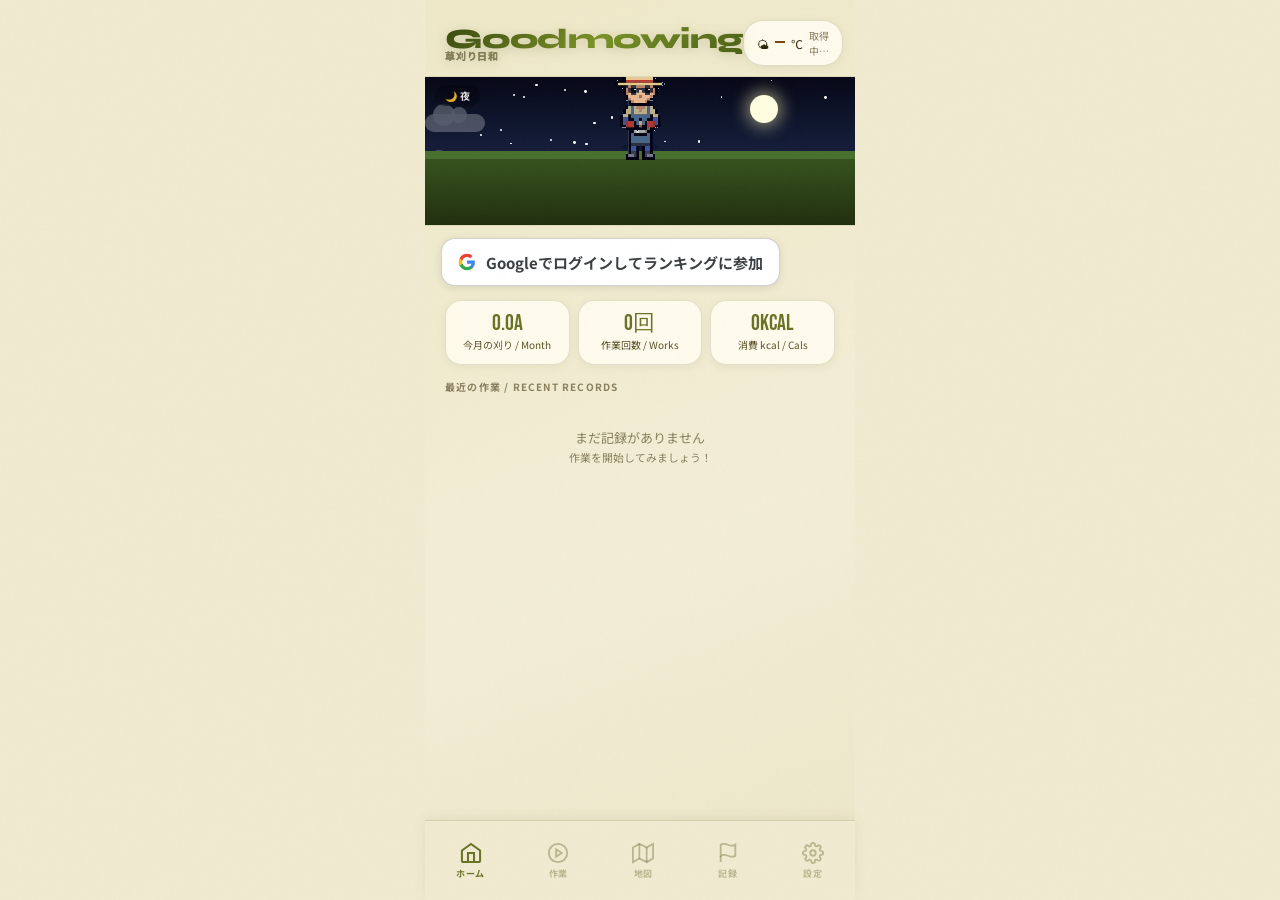
==== index.html @ b6dd41a8 "Add files via upload" ====
<!DOCTYPE html>
<html lang="ja">
<head>
<meta charset="UTF-8">
<meta name="viewport" content="width=device-width, initial-scale=1.0, viewport-fit=cover">
<link rel="icon" type="image/png" href="icon-192.png">
  <link rel="apple-touch-icon" href="icon-192.png">
  <meta name="theme-color" content="#9ee840">

<!-- iOS PWA 必須タグ -->
<meta name="apple-mobile-web-app-capable" content="yes">
<meta name="apple-mobile-web-app-status-bar-style" content="black-translucent">
<meta name="apple-mobile-web-app-title" content="Goodmowing">
<link rel="apple-touch-icon" href="icon-192.png">
<link rel="apple-touch-startup-image" href="icon-512.png">

<!-- 標準PWA -->
<meta name="mobile-web-app-capable" content="yes">
<meta name="description" content="草刈り作業の時間・面積・カロリーを記録・可視化するPWAアプリ">
<title>Goodmowing</title>
<link rel="manifest" href="manifest.json">
<link rel="stylesheet" href="style.css">
<link rel="preconnect" href="https://fonts.googleapis.com">
<link rel="preconnect" href="https://fonts.gstatic.com" crossorigin>
<link href="https://fonts.googleapis.com/css2?family=Syne:wght@700;800&family=Bebas+Neue&family=Noto+Sans+JP:wght@400;700;900&display=swap" rel="stylesheet">
<link rel="stylesheet" href="https://cdn.jsdelivr.net/npm/leaflet@1.9.4/dist/leaflet.min.css"/>
<script src="https://cdn.jsdelivr.net/npm/leaflet@1.9.4/dist/leaflet.min.js"></script>
<!-- Firebase -->
<script type="module">
  import { initializeApp } from 'https://www.gstatic.com/firebasejs/10.12.0/firebase-app.js';
  import { getAuth, GoogleAuthProvider, signInWithPopup, signOut, onAuthStateChanged }
    from 'https://www.gstatic.com/firebasejs/10.12.0/firebase-auth.js';
  import { getFirestore, collection, addDoc, getDocs, query, where, orderBy, limit, doc, setDoc, getDoc, serverTimestamp }
    from 'https://www.gstatic.com/firebasejs/10.12.0/firebase-firestore.js';

  // ══════════════════════════════
  // 🔧 ここにFirebaseの設定値を入力
  // ══════════════════════════════
  const firebaseConfig = {
    apiKey:            "AIzaSyA2o1FVJT7BJ5jDY1wzGbSFFkasKWcRDFk",
    authDomain:        "goodmowing-apps.firebaseapp.com",
    projectId:         "goodmowing-apps",
    storageBucket:     "goodmowing-apps.firebasestorage.app",
    messagingSenderId: "12288537416",
    appId:             "1:12288537416:web:6d97149c1d8a4e2638b97d",
    measurementId:     "G-NS3SN425FQ",
  };
  // ══════════════════════════════

  const app  = initializeApp(firebaseConfig);
  const auth = getAuth(app);
  const db   = getFirestore(app);
  const provider = new GoogleAuthProvider();

  // グローバルに公開
  window._fb = { auth, db, provider, signInWithPopup, signOut,
    onAuthStateChanged, collection, addDoc, getDocs, query, where,
    orderBy, limit, doc, setDoc, getDoc, deleteDoc, serverTimestamp };

  // 認証状態の変化を監視
  onAuthStateChanged(auth, user => {
    window._fbUser = user || null;
    if (typeof onAuthStateChange === 'function') {
      onAuthStateChange(user);
    } else {
      window._pendingAuthUser = user;
    }
  });

  // ★ Googleログイン（popup方式）
  // COOPの警告は無害 - ログイン自体は動作する
  window.signInGoogle = async function() {
    try {
      await signInWithPopup(auth, provider);
    } catch(e) {
      if (e.code === 'auth/popup-closed-by-user' || e.code === 'auth/cancelled-popup-request') {
        return; // ユーザーがキャンセルした
      }
      console.error('Login error:', e.code, e.message);
      if (typeof showToast === 'function') showToast('ログインに失敗しました: ' + (e.code || e.message));
    }
  };
  window.signOutGoogle = async function() {
    if (!confirm('ログアウトしますか？')) return;
    await signOut(auth);
    if (typeof showToast === 'function') showToast('ログアウトしました');
    if (typeof updateAuthUI === 'function') updateAuthUI();
  };
  window.demoSignIn = window.signInGoogle;
</script>
</head>
<body>

<!-- アップデートバナー（SW更新検知時に表示） -->
<div id="update-banner" style="display:none;position:fixed;bottom:80px;left:50%;transform:translateX(-50%);z-index:9999;background:#4a6018;color:#fff;padding:12px 20px;border-radius:24px;font-size:14px;font-weight:700;box-shadow:0 4px 20px rgba(0,0,0,.3);cursor:pointer;white-space:nowrap;font-family:'Noto Sans JP',sans-serif" onclick="applyUpdate()">
  🆕 アップデートがあります → タップして更新
</div>
<div id="app">


  <!-- ══════════════════════════════
       DEMO SCREEN（初回起動・ウェルカム）
  ══════════════════════════════ -->
  <div class="screen active" id="screen-demo">
    <div class="demo-wrap" id="demo-wrap">

      <!-- ロゴ -->
      <div class="demo-logo">
        <div class="demo-logo-text" style="font-family:'Syne',sans-serif;font-size:38px;font-weight:800;letter-spacing:-.01em;line-height:1;background:linear-gradient(135deg,#3a4a10 0%,#7a9228 45%,#4a6018 100%);-webkit-background-clip:text;-webkit-text-fill-color:transparent;background-clip:text;filter:drop-shadow(0 4px 8px rgba(74,82,24,.25))">Goodmowing</div>
        <div class="demo-logo-sub" style="font-size:14px;font-weight:700;letter-spacing:.2em;margin-top:10px;color:#8a8060">草刈り日和</div>
      </div>

      <!-- フィールド（時間帯・天気対応） -->
      <div class="demo-field" id="demo-field">
        <div class="demo-sky" id="demo-sky"></div>
        <div class="demo-stars" id="demo-stars"></div>
        <div class="demo-moon" id="demo-moon"></div>
        <div class="demo-sun" id="demo-sun"></div>
        <div class="demo-rain" id="demo-rain"></div>
        <div class="demo-cloud demo-cloud1" id="demo-cloud1"></div>
        <div class="demo-cloud demo-cloud2" id="demo-cloud2"></div>
        <div class="demo-ground" id="demo-ground">
          <div class="demo-ground-top" id="demo-ground-top"></div>
          <div class="demo-mowed" id="demo-mowed"></div>
        </div>
        <div class="demo-shadow" id="demo-shadow"></div>
        <div class="demo-zzz" id="demo-zzz">z z z</div>
        <div class="demo-time-badge" id="demo-time-badge"></div>
        <div class="demo-char" id="demo-char">
          <img id="demo-img" src="[data-uri]" alt="キャラ">
        </div>
        <div id="demo-particles"></div>
      </div>

      <!-- キャッチコピー -->
      <div class="demo-catch">
        <div class="demo-catch-title">今日の一刈りが、<br>里山の明日をつくる。</div>
        <div class="demo-catch-sub">草を刈ることは、自然を守ること。<br>あなたの作業を記録して、未来へつなごう。</div>
      </div>

      <!-- 機能紹介 -->
      <div class="demo-features">
        <div class="demo-feature" id="demo-f1">
          <div class="demo-feature-icon">📍</div>
          <div>
            <div class="demo-feature-text">GPS で刈取面積を自動計測</div>
            <div class="demo-feature-sub">歩いた軌跡から刈幅を計算</div>
          </div>
        </div>
        <div class="demo-feature" id="demo-f2">
          <div class="demo-feature-icon">🔥</div>
          <div>
            <div class="demo-feature-text">消費カロリーをリアルタイム表示</div>
            <div class="demo-feature-sub">地形・機材・気温を考慮して計算</div>
          </div>
        </div>
        <div class="demo-feature" id="demo-f3">
          <div class="demo-feature-icon">🏆</div>
          <div>
            <div class="demo-feature-text">今日のランキングに参加</div>
            <div class="demo-feature-sub">記録を公開して仲間と競おう</div>
          </div>
        </div>
      </div>

      <!-- Googleログインボタン -->
      <div class="demo-actions">
        <button class="btn-google-login demo-google-btn" id="demo-google-btn" onclick="demoSignIn()">
          <svg width="20" height="20" viewBox="0 0 24 24">
            <path fill="#4285F4" d="M22.56 12.25c0-.78-.07-1.53-.2-2.25H12v4.26h5.92c-.26 1.37-1.04 2.53-2.21 3.31v2.77h3.57c2.08-1.92 3.28-4.74 3.28-8.09z"/>
            <path fill="#34A853" d="M12 23c2.97 0 5.46-.98 7.28-2.66l-3.57-2.77c-.98.66-2.23 1.06-3.71 1.06-2.86 0-5.29-1.93-6.16-4.53H2.18v2.84C3.99 20.53 7.7 23 12 23z"/>
            <path fill="#FBBC05" d="M5.84 14.09c-.22-.66-.35-1.36-.35-2.09s.13-1.43.35-2.09V7.07H2.18C1.43 8.55 1 10.22 1 12s.43 3.45 1.18 4.93l3.66-2.84z"/>
            <path fill="#EA4335" d="M12 5.38c1.62 0 3.06.56 4.21 1.64l3.15-3.15C17.45 2.09 14.97 1 12 1 7.7 1 3.99 3.47 2.18 7.07l3.66 2.84c.87-2.6 3.3-4.53 6.16-4.53z"/>
          </svg>
          Googleでログインして始める
        </button>
        <button class="demo-skip-btn" onclick="skipDemo()">
          ログインせずに始める →
        </button>
      </div>

    </div>
  </div><!-- /demo -->


  <!-- ══════════════════════════════
       HOME SCREEN
  ══════════════════════════════ -->
  <div class="screen" id="screen-home">

    <div class="home-header">
      <div class="app-logo" style="font-family:'Syne',sans-serif;font-weight:800;letter-spacing:-.02em;background:linear-gradient(135deg,#3a4a10,#7a9228,#4a6018);-webkit-background-clip:text;-webkit-text-fill-color:transparent;background-clip:text;filter:drop-shadow(0 2px 6px rgba(74,82,24,.2))">Goodmowing<small style="-webkit-text-fill-color:var(--text-muted);background:none;filter:none;font-family:'Noto Sans JP',sans-serif">草刈り日和</small></div>
      <div class="weather-pill">
        <span id="weather-icon">🌤</span>
        <span id="weather-temp" class="temp">—</span>℃
        <span id="weather-label" class="weather-status">取得中…</span>
      </div>
    </div>

    <!-- ホームのデモフィールド（天気・時間帯連動） -->
    <div class="home-field" id="home-field">
      <div class="demo-sky" id="home-sky"></div>
      <div class="demo-stars" id="home-stars"></div>
      <div class="demo-moon" id="home-moon"></div>
      <div class="demo-sun" id="home-sun"></div>
      <div class="demo-rain" id="home-rain"></div>
      <div class="demo-cloud demo-cloud1" id="home-cloud1"></div>
      <div class="demo-cloud demo-cloud2" id="home-cloud2"></div>
      <div class="demo-ground" id="home-ground">
        <div class="demo-ground-top" id="home-ground-top"></div>
        <div class="demo-mowed" id="home-mowed"></div>
      </div>
      <div class="demo-shadow" id="home-shadow"></div>
      <div class="demo-zzz" id="home-zzz">z z z</div>
      <div class="demo-time-badge" id="home-time-badge"></div>
      <div class="demo-char" id="home-char">
        <img id="home-char-img" src="" alt="">
      </div>
      <div id="home-particles"></div>
    </div>

    <!-- ログイン状態バナー -->
    <div id="home-login-banner" style="margin:12px 16px 0;display:none">
      <button class="btn-google-login" onclick="signInGoogle()" style="height:48px;font-size:15px;border-radius:14px">
        <svg width="18" height="18" viewBox="0 0 24 24"><path fill="#4285F4" d="M22.56 12.25c0-.78-.07-1.53-.2-2.25H12v4.26h5.92c-.26 1.37-1.04 2.53-2.21 3.31v2.77h3.57c2.08-1.92 3.28-4.74 3.28-8.09z"/><path fill="#34A853" d="M12 23c2.97 0 5.46-.98 7.28-2.66l-3.57-2.77c-.98.66-2.23 1.06-3.71 1.06-2.86 0-5.29-1.93-6.16-4.53H2.18v2.84C3.99 20.53 7.7 23 12 23z"/><path fill="#FBBC05" d="M5.84 14.09c-.22-.66-.35-1.36-.35-2.09s.13-1.43.35-2.09V7.07H2.18C1.43 8.55 1 10.22 1 12s.43 3.45 1.18 4.93l3.66-2.84z"/><path fill="#EA4335" d="M12 5.38c1.62 0 3.06.56 4.21 1.64l3.15-3.15C17.45 2.09 14.97 1 12 1 7.7 1 3.99 3.47 2.18 7.07l3.66 2.84c.87-2.6 3.3-4.53 6.16-4.53z"/></svg>
        Googleでログインしてランキングに参加
      </button>
    </div>

    <!-- ログイン済みユーザー情報 -->
    <div id="home-user-card" style="margin:12px 16px 0;display:none;background:rgba(255,252,240,.8);border:1px solid rgba(74,82,24,.12);border-radius:14px;padding:10px 14px;display:none;align-items:center;gap:10px">
      <img id="home-user-avatar" src="" alt="" style="width:36px;height:36px;border-radius:50%;object-fit:cover;border:2px solid rgba(74,82,24,.2)">
      <div style="flex:1;min-width:0">
        <div id="home-user-name" style="font-weight:700;font-size:14px;color:var(--khaki2);overflow:hidden;text-overflow:ellipsis;white-space:nowrap"></div>
        <div id="home-user-sub" style="font-size:11px;color:var(--text-muted)">ランキング参加中</div>
      </div>
      <button onclick="navigate('settings')" style="background:none;border:1px solid rgba(74,82,24,.2);border-radius:8px;padding:4px 10px;font-size:11px;color:var(--text-muted);cursor:pointer">設定</button>
    </div>

    <div class="stats-strip">
      <div class="stat-pill">
        <div class="stat-pill-val" id="stat-month-area">—</div>
        <div class="stat-pill-lbl">今月の刈り / Month</div>
      </div>
      <div class="stat-pill">
        <div class="stat-pill-val" id="stat-month-count">—</div>
        <div class="stat-pill-lbl">作業回数 / Works</div>
      </div>
      <div class="stat-pill">
        <div class="stat-pill-val" id="stat-month-kcal">—</div>
        <div class="stat-pill-lbl">消費 kcal / Cals</div>
      </div>
    </div>



    <div class="section-header">最近の作業 / Recent Records</div>
    <div class="record-list" id="home-record-list"></div>
    <div class="spacer-lg"></div>
  </div><!-- /home -->


  <!-- ══════════════════════════════
       WORK SCREEN
  ══════════════════════════════ -->
  <div class="screen" id="screen-work">

    <!-- 作業開始前UI -->
    <div id="work-start-area">

      <!-- キャラフィールド（待機中） -->
      <div class="char-field" id="work-idle-field">
        <div class="cf-sky">
          <div class="cf-cloud cf-cloud1"></div>
          <div class="cf-cloud cf-cloud2"></div>
        </div>
        <div class="cf-ground">
          <div class="cf-ground-top"></div>
        </div>
        <div class="cf-shadow" id="work-idle-shadow"></div>
        <div class="cf-char standing" id="work-idle-char">
          <img id="work-idle-img" src="" alt="">
        </div>
      </div>

      <!-- 大きなタイマー（タップで開始） -->
      <button id="btn-start-work" class="work-idle-timer-btn" onclick="openStartModal()">
        <div class="work-idle-timer-ring">
          <div class="work-idle-timer-time">00:00</div>
          <div class="work-idle-timer-label">タップして開始</div>
          <div class="work-idle-timer-sub">TAP TO START</div>
        </div>
      </button>

    </div>

    <!-- 作業中UI（作業開始後に表示） -->
    <div id="work-active-area" style="display:none">

      <div class="work-header">
        <div class="work-label">作業中 / Working</div>
        <div class="work-equipment" id="work-equipment-label">—</div>
      </div>

      <div class="timer-wrap">
        <div class="timer-ring-container">
          <svg viewBox="0 0 210 210">
            <circle class="ring-bg"   cx="105" cy="105" r="96"/>
            <circle class="ring-prog" cx="105" cy="105" r="96" id="ring-prog"/>
          </svg>
          <div class="timer-center">
            <div class="timer-display" id="timer-display" style="font-size:42px">00:00</div>
            <div class="timer-sublabel" style="font-size:9px">経過時間</div>
            <div class="timer-gps no-gps" id="gps-status" style="font-size:9px">📵 GPS待機中…</div>
          </div>
        </div>
      </div>

      <!-- ── キャラクターフィールド ── -->
      <div class="char-field" id="char-field">
        <div class="cf-sky">
          <div class="cf-cloud cf-cloud1"></div>
          <div class="cf-cloud cf-cloud2"></div>
        </div>
        <div class="cf-ground">
          <div class="cf-ground-top"></div>
          <div class="cf-mowed" id="cf-mowed"></div>
        </div>
        <div class="cf-shadow" id="cf-shadow"></div>
        <div class="cf-char standing" id="cf-char">
          <img id="cf-img" src="" alt="キャラクター">
        </div>
        <div id="cf-particles"></div>
      </div>

      <div class="metrics-row">
        <div class="metric-card">
          <div class="metric-val" id="metric-area">0.0</div>
          <div class="metric-unit">a（推定）</div>
          <div class="metric-lbl">刈取面積 / Area</div>
          <div class="metric-sub">GPS算出</div>
        </div>
        <div class="metric-card">
          <div class="metric-val" id="metric-kcal">0</div>
          <div class="metric-unit">kcal</div>
          <div class="metric-lbl">消費カロリー</div>
          <div class="metric-sub">MET×地形係数</div>
        </div>
        <div class="metric-card">
          <div class="metric-val" id="metric-efficiency">—</div>
          <div class="metric-unit">a/h</div>
          <div class="metric-lbl">作業効率</div>
          <div class="metric-sub">今日のペース</div>
        </div>
      </div>

      <div class="fun-bar">
        <div class="fun-bar-icon">🌿</div>
        <div class="fun-bar-text" id="fun-bar-text">作業開始後に表示されます</div>
      </div>

      <div class="safety-warn" id="work-safety"></div>

    </div><!-- /work-active-area -->

    <div class="work-controls">
      <button class="btn-pause" id="btn-pause">
        <svg width="16" height="16" viewBox="0 0 24 24" fill="currentColor"><rect x="6" y="4" width="4" height="16"/><rect x="14" y="4" width="4" height="16"/></svg>
        ⏸ 休憩
      </button>
      <button class="btn-danger btn-end" id="btn-end">
        <svg width="16" height="16" viewBox="0 0 24 24" fill="currentColor"><rect x="3" y="3" width="18" height="18" rx="2"/></svg>
        作業終了 / End
      </button>
    </div>
    <div style="text-align:center;padding:8px 0 4px">
      <button onclick="discardWork()" style="background:none;border:none;color:var(--text-muted);font-size:12px;cursor:pointer;text-decoration:underline;font-family:'Noto Sans JP',sans-serif">
        記録せずに終了
      </button>
    </div>
    <div class="spacer-md"></div>
  </div><!-- /work -->


  <!-- ══════════════════════════════
       RESULT SCREEN
  ══════════════════════════════ -->
  <div class="screen" id="screen-result">

    <div class="result-header">
      <div class="result-congrats">✨ おつかれさまでした！ / Great work!</div>
      <div class="result-title">作業完了！</div>
      <!-- ガッツポーズキャラ -->
      <div style="text-align:center;margin:-8px 0 4px">
        <img id="result-char-guts" src="" alt="キャラ" style="height:96px;width:auto;image-rendering:pixelated;filter:drop-shadow(0 4px 12px rgba(74,82,24,.2))">
      </div>
    </div>

    <div class="share-card">
      <div class="share-top">
        <div class="share-meta">
          <div class="share-date" id="result-date">—</div>
          <div class="share-spot" id="result-spot">—</div>
          <div class="share-tags">
            <span class="tag" id="result-terrain-tag">—</span>
            <span class="tag tag-green" id="result-equip-tag">—</span>
          </div>
        </div>
      </div>

      <div class="share-numbers">
        <div class="share-num">
          <div class="share-num-val" id="result-time-val">—</div>
          <div class="share-num-unit" id="result-time-unit">h:m</div>
          <div class="share-num-lbl">作業時間</div>
        </div>
        <div class="share-num">
          <div class="share-num-val" id="result-area-val">—</div>
          <div class="share-num-unit">a</div>
          <div class="share-num-lbl">刈取面積</div>
        </div>
        <div class="share-num">
          <div class="share-num-val" id="result-kcal-val">—</div>
          <div class="share-num-unit">kcal</div>
          <div class="share-num-lbl">消費カロリー</div>
        </div>
      </div>

      <div class="share-badges" id="result-badges"></div>
      <div class="share-equiv" id="result-equiv">—</div>
      <div class="share-card-watermark">草刈りTRACKER</div>
    </div>

    <!-- Share text -->
    <div style="margin:0 16px 12px;background:rgba(255,255,255,.92);border-radius:14px;padding:12px 14px;">
      <div style="font-size:10px;font-weight:700;letter-spacing:.08em;color:rgba(80,90,40,.6);text-transform:uppercase;margin-bottom:7px">シェアテキスト / Share Text</div>
      <div id="share-text-preview" style="font-size:13px;color:rgba(50,60,20,.85);line-height:1.7;"></div>
    </div>

    <div class="share-actions">
      <!-- 作業場所の設定（保存前） -->
      <div style="background:rgba(255,255,255,.05);border:1px solid rgba(255,255,255,.1);border-radius:16px;padding:14px 16px;margin-bottom:4px">
        <div style="font-size:10px;font-weight:700;letter-spacing:.1em;color:rgba(255,255,255,.4);text-transform:uppercase;margin-bottom:10px">📍 作業場所 / Spot</div>
        <!-- 既存スポット選択 -->
        <div id="result-spot-selector" style="display:flex;flex-direction:column;gap:6px;margin-bottom:10px;max-height:130px;overflow-y:auto"></div>
        <!-- 新規スポット名入力 -->
        <div id="result-new-spot-area">
          <input class="form-input" id="result-spot-name" type="text"
            placeholder="場所の名前を入力（新規登録）"
            style="font-size:14px;margin-bottom:8px"
            oninput="onResultSpotNameInput()">
          <div style="display:flex;gap:6px;align-items:center;flex-wrap:wrap">
            <select class="form-input" id="result-spot-freq" style="font-size:13px;padding:7px 10px;flex:1">
              <option value="2">年2回</option>
              <option value="3" selected>年3回</option>
              <option value="4">年4回</option>
              <option value="6">年6回</option>
              <option value="12">毎月</option>
            </select>
            <div style="display:flex;gap:5px">
              <div class="spot-color-opt selected" data-color="#9ee840" onclick="selectSpotColor('#9ee840')" style="width:22px;height:22px;border-radius:50%;background:#9ee840;border:2px solid white;cursor:pointer;flex-shrink:0"></div>
              <div class="spot-color-opt" data-color="#6ab82e" onclick="selectSpotColor('#6ab82e')" style="width:22px;height:22px;border-radius:50%;background:#6ab82e;border:2px solid transparent;cursor:pointer;flex-shrink:0"></div>
              <div class="spot-color-opt" data-color="#e8a020" onclick="selectSpotColor('#e8a020')" style="width:22px;height:22px;border-radius:50%;background:#e8a020;border:2px solid transparent;cursor:pointer;flex-shrink:0"></div>
              <div class="spot-color-opt" data-color="#d94f2a" onclick="selectSpotColor('#d94f2a')" style="width:22px;height:22px;border-radius:50%;background:#d94f2a;border:2px solid transparent;cursor:pointer;flex-shrink:0"></div>
              <div class="spot-color-opt" data-color="#7ab8c8" onclick="selectSpotColor('#7ab8c8')" style="width:22px;height:22px;border-radius:50%;background:#7ab8c8;border:2px solid transparent;cursor:pointer;flex-shrink:0"></div>
            </div>
            <button onclick="attachCurrentLocationToResult()" style="flex-shrink:0;height:36px;padding:0 12px;background:rgba(158,232,64,.1);border:1px solid rgba(158,232,64,.28);border-radius:10px;color:var(--neon);font-size:11px;font-weight:700;cursor:pointer;white-space:nowrap">📍 現在地</button>
          </div>
          <div id="result-location-status" style="font-size:10px;color:rgba(255,255,255,.35);margin-top:5px;min-height:14px"></div>
        </div>
      </div>

      <button class="btn-share-x" id="btn-share-x">
        <svg width="16" height="16" viewBox="0 0 24 24" fill="white"><path d="M18.244 2.25h3.308l-7.227 8.26 8.502 11.24H16.17l-4.714-6.231-5.401 6.231H2.747l7.73-8.835L1.254 2.25H8.08l4.713 6.231zm-1.161 17.52h1.833L7.084 4.126H5.117z"/></svg>
        Xへシェア / Share to X
      </button>
      <button class="btn-insta-story" id="btn-share-story" onclick="shareToStory()">
        <svg width="16" height="16" viewBox="0 0 24 24" fill="none" stroke="white" stroke-width="2"><rect x="2" y="2" width="20" height="20" rx="5"/><circle cx="12" cy="12" r="4"/><circle cx="17.5" cy="6.5" r="1.5" fill="white" stroke="none"/></svg>
        📸 ストーリーズ用画像を作成
      </button>
      <button class="btn-secondary" id="btn-copy-share">📋 テキストをコピー / Copy text</button>
      <button class="btn-primary" style="height:54px;font-size:22px" onclick="saveAndGoHome()">
        ✓ 記録を保存する / Save
      </button>
    </div>
    <div class="spacer-md"></div>
  </div><!-- /result -->


  <!-- ══════════════════════════════
       MAP SCREEN
  ══════════════════════════════ -->
  <div class="screen" id="screen-map">

    <div class="map-header">
      <div class="map-title">草刈りMAP</div>
      <div class="map-filters">
        <button class="filter-btn active" id="filter-all"   onclick="setMapFilter('all')">全期間</button>
        <button class="filter-btn"        id="filter-month" onclick="setMapFilter('month')">今月</button>
        <button class="filter-btn"        id="filter-live"  onclick="setMapFilter('live')">🔴 LIVE</button>
      </div>
    </div>

    <!-- Leaflet map -->
    <div id="leaflet-map"></div>

    <!-- 現在地ボタン -->
    <button id="btn-locate" onclick="locateMe()" title="現在地へ">
      <svg width="20" height="20" viewBox="0 0 24 24" fill="none" stroke="currentColor" stroke-width="2.5">
        <circle cx="12" cy="12" r="3"/><path d="M12 2v3M12 19v3M2 12h3M19 12h3"/>
        <path d="M12 8a4 4 0 100 8 4 4 0 000-8z" stroke-width="1.5" opacity=".4"/>
      </svg>
    </button>

    <!-- 地図凡例（地図の下に移動） -->

    <div class="map-legend-below">
      <div class="legend-item"><div class="legend-dot" style="background:#9ee840;border:1px solid #6ab82e"></div>直近7日</div>
      <div class="legend-item"><div class="legend-dot" style="background:rgba(106,184,46,.6)"></div>今月</div>
      <div class="legend-item"><div class="legend-dot" style="background:rgba(106,184,46,.25)"></div>過去</div>
    </div>

    <div class="map-stats">
      <div class="map-stat"><div class="map-stat-val" id="map-total-area">—</div><div class="map-stat-lbl">年間累計 / Total</div></div>
      <div class="map-stat"><div class="map-stat-val" id="map-spot-count">—</div><div class="map-stat-lbl">スポット数 / Spots</div></div>
      <div class="map-stat"><div class="map-stat-val" id="map-work-count">—</div><div class="map-stat-lbl">作業回数 / Works</div></div>
    </div>

    <div class="cal-wrap">
      <div class="cal-title">月別作業カレンダー / Monthly Log</div>
      <div class="cal-months" id="cal-months"></div>
    </div>

    <!-- スポット一覧（タップで地図移動） -->
    <div class="cal-wrap" id="map-spot-list-wrap">
      <div class="cal-title" style="display:flex;align-items:center;justify-content:space-between">
        <span>📍 作業スポット / Spots</span>
        <span id="map-spot-list-count" style="font-size:12px;color:var(--text-muted)"></span>
      </div>
      <div id="map-spot-list"></div>
    </div>

    <div class="spacer-lg"></div>
  </div><!-- /map -->


  <!-- ══════════════════════════════
       RECORDS SCREEN（ランキング統合）
  ══════════════════════════════ -->
  <div class="screen" id="screen-records">

    <div class="records-header">
      <div class="records-title">記録 / Records</div>
      <button class="csv-btn" id="btn-export-csv">
        <svg width="14" height="14" viewBox="0 0 24 24" fill="none" stroke="currentColor" stroke-width="2"><path d="M21 15v4a2 2 0 01-2 2H5a2 2 0 01-2-2v-4"/><polyline points="7 10 12 15 17 10"/><line x1="12" y1="15" x2="12" y2="3"/></svg>
        CSV
      </button>
    </div>

    <!-- タブ切替 -->
    <div class="rec-tabs">
      <button class="rec-tab active" id="tab-my"      onclick="switchRecTab('my')">📋 自分の記録</button>
      <button class="rec-tab"        id="tab-ranking" onclick="switchRecTab('ranking')">🏆 今週のランキング</button>
    </div>

    <!-- ══ 自分の記録タブ ══ -->
    <div id="rec-panel-my">
      <div class="summary-row">
        <div class="summary-card"><div class="summary-card-val" id="rec-total-area">—</div><div class="summary-card-lbl">累計面積 / Total Area</div></div>
        <div class="summary-card"><div class="summary-card-val" id="rec-total-kcal">—</div><div class="summary-card-lbl">累計カロリー / Total Cals</div></div>
        <div class="summary-card"><div class="summary-card-val" id="rec-total-time">—</div><div class="summary-card-lbl">総作業時間 / Total Time</div></div>
        <div class="summary-card"><div class="summary-card-val" id="rec-total-count">—</div><div class="summary-card-lbl">作業回数 / Works</div></div>
      </div>

      <div class="chart-wrap">
        <div class="chart-title">月別刈取面積 / Monthly Area (last 6 months)</div>
        <div class="chart-bars" id="month-chart"></div>
      </div>

      <div class="section-header">すべての記録 / All Records</div>
      <div class="all-records" id="all-records"></div>
    </div>

    <!-- ══ ランキングタブ ══ -->
    <div id="rec-panel-ranking" class="hidden">

      <!-- 自分の今日の記録・公開ボタン -->
      <div id="my-rank-card" class="my-rank-card hidden">
        <div class="my-rank-inner">
          <div class="my-rank-left">
            <div class="my-rank-pos" id="my-rank-pos">—</div>
            <div style="font-size:10px;color:var(--text-muted)">順位</div>
          </div>
          <div class="my-rank-center">
            <div class="my-rank-name" id="my-rank-name">—</div>
            <div class="my-rank-stats" id="my-rank-stats">—</div>
          </div>
          <div class="my-rank-right">
            <button class="btn-publish" id="btn-publish" onclick="publishTodayRecord()">
              🌐 公開する
            </button>
          </div>
        </div>
      </div>

      <!-- 未ログインバナー -->
      <div id="login-banner" class="login-banner">
        <div class="login-banner-text">
          <div style="font-size:14px;font-weight:700;color:var(--text-main);margin-bottom:4px">Googleアカウントでログイン</div>
          <div style="font-size:12px;color:var(--text-muted)">ランキングに参加・記録を公開できます</div>
        </div>
        <button class="btn-google-login" onclick="signInGoogle()">
          <svg width="18" height="18" viewBox="0 0 24 24"><path fill="#4285F4" d="M22.56 12.25c0-.78-.07-1.53-.2-2.25H12v4.26h5.92c-.26 1.37-1.04 2.53-2.21 3.31v2.77h3.57c2.08-1.92 3.28-4.74 3.28-8.09z"/><path fill="#34A853" d="M12 23c2.97 0 5.46-.98 7.28-2.66l-3.57-2.77c-.98.66-2.23 1.06-3.71 1.06-2.86 0-5.29-1.93-6.16-4.53H2.18v2.84C3.99 20.53 7.7 23 12 23z"/><path fill="#FBBC05" d="M5.84 14.09c-.22-.66-.35-1.36-.35-2.09s.13-1.43.35-2.09V7.07H2.18C1.43 8.55 1 10.22 1 12s.43 3.45 1.18 4.93l3.66-2.84z"/><path fill="#EA4335" d="M12 5.38c1.62 0 3.06.56 4.21 1.64l3.15-3.15C17.45 2.09 14.97 1 12 1 7.7 1 3.99 3.47 2.18 7.07l3.66 2.84c.87-2.6 3.3-4.53 6.16-4.53z"/></svg>
          ログイン
        </button>
      </div>

      <div class="section-header" style="display:flex;align-items:center;justify-content:space-between;padding-right:16px">
        <span>本日のトップ / Today's Top <span id="ranking-count" style="font-weight:400;font-size:10px;color:var(--text-muted)"></span></span>
        <span id="ranking-date" style="font-size:10px;color:var(--text-muted)"></span>
      </div>

      <div id="ranking-list" class="ranking-list">
        <div class="ranking-loading" id="ranking-loading">
          <div class="loading-spinner"></div>
          <div style="font-size:13px;color:var(--text-muted);margin-top:8px">読み込み中…</div>
        </div>
      </div>

      <div style="padding:10px 20px 4px;text-align:center">
        <button class="btn-secondary" style="width:auto;padding:0 24px;height:42px;font-size:16px" onclick="loadRanking()">↺ 更新</button>
      </div>
    </div>

    <div class="spacer-lg"></div>
  </div><!-- /records -->


  <!-- ══════════════════════════════
       SETTINGS SCREEN
  ══════════════════════════════ -->
  <div class="screen" id="screen-settings">

    <div class="settings-header">設定 / Settings</div>

    <!-- Google認証カード -->
    <div class="settings-section">
      <div class="settings-section-title">アカウント / Account</div>
      <div class="settings-card">
        <!-- 未ログイン -->
        <div id="auth-logged-out" class="settings-row" style="flex-direction:column;align-items:flex-start;gap:10px">
          <div>
            <div class="settings-row-label">Googleアカウント</div>
            <div class="settings-row-sublabel">ログインするとランキングに参加できます</div>
          </div>
          <button class="btn-google-login" onclick="signInGoogle()" style="width:100%">
            <svg width="18" height="18" viewBox="0 0 24 24"><path fill="#4285F4" d="M22.56 12.25c0-.78-.07-1.53-.2-2.25H12v4.26h5.92c-.26 1.37-1.04 2.53-2.21 3.31v2.77h3.57c2.08-1.92 3.28-4.74 3.28-8.09z"/><path fill="#34A853" d="M12 23c2.97 0 5.46-.98 7.28-2.66l-3.57-2.77c-.98.66-2.23 1.06-3.71 1.06-2.86 0-5.29-1.93-6.16-4.53H2.18v2.84C3.99 20.53 7.7 23 12 23z"/><path fill="#FBBC05" d="M5.84 14.09c-.22-.66-.35-1.36-.35-2.09s.13-1.43.35-2.09V7.07H2.18C1.43 8.55 1 10.22 1 12s.43 3.45 1.18 4.93l3.66-2.84z"/><path fill="#EA4335" d="M12 5.38c1.62 0 3.06.56 4.21 1.64l3.15-3.15C17.45 2.09 14.97 1 12 1 7.7 1 3.99 3.47 2.18 7.07l3.66 2.84c.87-2.6 3.3-4.53 6.16-4.53z"/></svg>
            Googleでログイン / Sign in with Google
          </button>
        </div>
        <!-- ログイン済み -->
        <div id="auth-logged-in" class="hidden">
          <div class="settings-row">
            <div>
              <div class="settings-row-label" id="auth-user-name">—</div>
              <div class="settings-row-sublabel" id="auth-user-email">—</div>
            </div>
            <button onclick="signOutGoogle()"
              style="background:rgba(184,48,16,.1);border:1px solid rgba(184,48,16,.2);border-radius:10px;padding:7px 13px;font-size:12px;font-weight:700;color:var(--danger);cursor:pointer">
              ログアウト
            </button>
          </div>
          <div class="settings-row">
            <div class="settings-row-label">ニックネーム<br><span class="settings-row-sublabel">ランキングに表示される名前</span></div>
            <input class="settings-input" id="setting-nickname" type="text" placeholder="あなたの名前" style="width:130px">
          </div>
        </div>
      </div>
    </div>

    <div class="settings-section">
      <div class="settings-section-title">プロフィール / Profile</div>
      <div class="settings-card">
        <div class="settings-row">
          <div><div class="settings-row-label">体重 / Weight</div>
          <div class="settings-row-sublabel">カロリー計算に使用</div></div>
          <div style="display:flex;align-items:center;gap:6px">
            <input class="settings-input" id="setting-weight" type="number" min="30" max="150" step="0.5">
            <span style="font-size:12px;color:var(--text-muted)">kg</span>
          </div>
        </div>
      </div>
    </div>

    <div class="settings-section">
      <div class="settings-section-title">デフォルト機材 / Default Equipment</div>
      <div class="settings-card">
        <div class="settings-row">
          <div class="settings-row-label">機材 / Equipment</div>
          <select class="settings-select" id="setting-equip">
            <option value="kari">刈払い機 / Brush Cutter</option>
            <option value="spider">スパイダーモア / Spider Mower</option>
            <option value="hammer">ハンマーナイフモア / Hammer Knife</option>
            <option value="hand">手押しモア / Walk-Behind</option>
            <option value="other">その他 / Other</option>
          </select>
        </div>
        <div class="settings-row">
          <div class="settings-row-label">刈払い機：メーカー</div>
          <select class="settings-select" id="setting-kari-maker">
            <option value="orec">オーレック</option>
            <option value="kyoritsu">共立（やまびこ）</option>
            <option value="shindaiwa">シンダイワ</option>
            <option value="honda">Honda</option>
            <option value="kubota">クボタ</option>
            <option value="makita">マキタ</option>
            <option value="husq">ハスクバーナ</option>
            <option value="other">その他</option>
          </select>
        </div>
        <div class="settings-row">
          <div class="settings-row-label">スパイダー機種</div>
          <select class="settings-select" id="setting-spider">
            <option value="SP851">オーレック SP851 (85cm)</option>
            <option value="SP852">オーレック SP852 (85cm)</option>
            <option value="SMP60">オーレック SMP60 (60cm)</option>
            <option value="SMP80">オーレック SMP80 (80cm)</option>
            <option value="SPM710">共立 SPM710 (71cm)</option>
            <option value="SPM812">共立 SPM812 (81cm)</option>
            <option value="SZR850">クボタ SZR850 (85cm)</option>
            <option value="YSM850G">ヤンマー YSM850G (85cm)</option>
          </select>
        </div>
        <div class="settings-row">
          <div class="settings-row-label">ハンマーナイフ機種</div>
          <select class="settings-select" id="setting-hammer">
            <option value="HRC662">オーレック HRC662 (62cm)</option>
            <option value="HRC802">オーレック HRC802 (80cm)</option>
            <option value="MHR651">共立 MHR651 (65cm)</option>
            <option value="MHR801">共立 MHR801 (80cm)</option>
            <option value="KRC800">クボタ KRC800 (80cm)</option>
            <option value="AM30">ゼノア AM30 (90cm)</option>
          </select>
        </div>
      </div>
    </div>

    <div class="settings-section">
      <div class="settings-section-title">実績 / Achievements</div>
      <div class="settings-card">
        <div class="settings-row">
          <div class="settings-row-label">獲得バッジ / Badges</div>
          <div class="settings-value" id="setting-badges">—</div>
        </div>
      </div>
    </div>

    <div class="settings-section">
      <button class="btn-primary" id="btn-save-settings" style="height:50px;font-size:20px">
        ✓ 設定を保存 / Save Settings
      </button>
    </div>

    <!-- フィードバック -->
    <div class="settings-section">
      <div class="settings-section-title">フィードバック / Feedback</div>
      <div class="settings-card">
        <div style="padding:14px 16px;display:flex;flex-direction:column;gap:10px">
          <div style="font-size:12px;color:var(--text-sub);line-height:1.6">
            ご意見・ご要望・バグ報告をお気軽にどうぞ。<br>開発の参考にします！
          </div>
          <!-- カテゴリ選択 -->
          <div style="display:grid;grid-template-columns:repeat(3,1fr);gap:6px">
            <button class="fb-cat-btn selected" data-cat="idea" onclick="selectFbCat('idea')">💡 アイデア</button>
            <button class="fb-cat-btn" data-cat="bug" onclick="selectFbCat('bug')">🐛 バグ報告</button>
            <button class="fb-cat-btn" data-cat="other" onclick="selectFbCat('other')">💬 その他</button>
          </div>
          <!-- 評価 -->
          <div style="display:flex;gap:6px;align-items:center">
            <span style="font-size:11px;font-weight:700;color:var(--text-muted)">評価：</span>
            <div style="display:flex;gap:4px" id="fb-stars">
              <span class="fb-star" data-v="1" onclick="selectFbStar(1)">☆</span>
              <span class="fb-star" data-v="2" onclick="selectFbStar(2)">☆</span>
              <span class="fb-star" data-v="3" onclick="selectFbStar(3)">☆</span>
              <span class="fb-star" data-v="4" onclick="selectFbStar(4)">☆</span>
              <span class="fb-star" data-v="5" onclick="selectFbStar(5)">☆</span>
            </div>
          </div>
          <!-- テキスト -->
          <textarea id="fb-text"
            style="width:100%;min-height:90px;background:rgba(74,82,24,.07);border:1px solid rgba(74,82,24,.2);border-radius:10px;padding:10px 12px;color:var(--text-main);font-size:14px;font-family:'Noto Sans JP',sans-serif;resize:vertical;line-height:1.6"
            placeholder="自由に入力してください…"></textarea>
          <button onclick="submitFeedback()"
            style="width:100%;height:46px;background:linear-gradient(135deg,var(--khaki2),var(--khaki));border:none;border-radius:12px;font-family:'Bebas Neue';font-size:20px;letter-spacing:.1em;color:#f5f0d8;cursor:pointer;box-shadow:0 4px 14px rgba(74,82,24,.28);transition:transform .15s"
            id="fb-submit-btn">
            📨 送信する / Send
          </button>
        </div>
      </div>
    </div>

    <!-- ── 管理者パネル（管理者のみ表示） ── -->
    <div id="admin-panel" style="display:none;margin-bottom:16px">
      <div class="settings-section-title" style="color:#c07020">🔐 管理者メニュー</div>
      <div style="background:rgba(255,252,240,.95);border:1px solid rgba(200,120,20,.2);border-radius:16px;padding:16px">
        <div style="font-size:12px;color:var(--text-muted);margin-bottom:12px">アクセスを許可するGoogleアカウントのメールアドレスを登録してください。</div>
        <div style="display:flex;gap:8px;margin-bottom:12px">
          <input type="email" id="admin-new-email" class="text-input" placeholder="example@gmail.com" style="flex:1;font-size:14px;height:42px">
          <button id="admin-add-btn" onclick="addUser()" style="height:42px;padding:0 16px;background:#4a6018;color:#fff;border:none;border-radius:10px;font-size:13px;font-weight:700;cursor:pointer;white-space:nowrap">＋ 追加</button>
        </div>
        <div style="font-size:11px;font-weight:700;color:var(--text-muted);letter-spacing:.06em;margin-bottom:6px">許可済みユーザー</div>
        <div id="admin-allowlist"></div>
      </div>
    </div>

    <div class="danger-zone">
      <div class="settings-section-title" style="color:rgba(217,79,42,.6)">危険ゾーン / Danger Zone</div>
      <button class="btn-danger-full" id="btn-clear-data">🗑 全データを削除 / Clear All Data</button>
    </div>
    <div class="spacer-lg"></div>
  </div><!-- /settings -->


  <!-- ══════════════════════════════
       BOTTOM NAV
  ══════════════════════════════ -->
  <nav id="bottom-nav">
    <button class="nav-btn active" id="nav-home" data-screen="home">
      <svg viewBox="0 0 24 24" fill="none" stroke="currentColor" stroke-width="2"><path d="M3 9.5L12 3l9 6.5V20a1 1 0 01-1 1H4a1 1 0 01-1-1V9.5z"/><path d="M9 21V12h6v9"/></svg>
      <span>ホーム</span>
    </button>
    <button class="nav-btn" id="nav-work" data-screen="work">
      <svg viewBox="0 0 24 24" fill="none" stroke="currentColor" stroke-width="2"><circle cx="12" cy="12" r="10"/><polygon points="10 8 16 12 10 16 10 8"/></svg>
      <span>作業</span>
    </button>
    <button class="nav-btn" id="nav-map" data-screen="map">
      <svg viewBox="0 0 24 24" fill="none" stroke="currentColor" stroke-width="2"><polygon points="1 6 1 22 8 18 16 22 23 18 23 2 16 6 8 2 1 6"/><line x1="8" y1="2" x2="8" y2="18"/><line x1="16" y1="6" x2="16" y2="22"/></svg>
      <span>地図</span>
    </button>
    <button class="nav-btn" id="nav-records" data-screen="records">
      <svg viewBox="0 0 24 24" fill="none" stroke="currentColor" stroke-width="2"><path d="M4 15s1-1 4-1 5 2 8 2 4-1 4-1V3s-1 1-4 1-5-2-8-2-4 1-4 1z"/><line x1="4" y1="22" x2="4" y2="15"/></svg>
      <span>記録</span>
    </button>
    <button class="nav-btn" id="nav-settings" data-screen="settings">
      <svg viewBox="0 0 24 24" fill="none" stroke="currentColor" stroke-width="2"><circle cx="12" cy="12" r="3"/><path d="M19.4 15a1.65 1.65 0 00.33 1.82l.06.06a2 2 0 010 2.83 2 2 0 01-2.83 0l-.06-.06a1.65 1.65 0 00-1.82-.33 1.65 1.65 0 00-1 1.51V21a2 2 0 01-4 0v-.09A1.65 1.65 0 009 19.4a1.65 1.65 0 00-1.82.33l-.06.06a2 2 0 01-2.83-2.83l.06-.06A1.65 1.65 0 004.68 15a1.65 1.65 0 00-1.51-1H3a2 2 0 010-4h.09A1.65 1.65 0 004.6 9a1.65 1.65 0 00-.33-1.82l-.06-.06a2 2 0 012.83-2.83l.06.06A1.65 1.65 0 009 4.68a1.65 1.65 0 001-1.51V3a2 2 0 014 0v.09a1.65 1.65 0 001 1.51 1.65 1.65 0 001.82-.33l.06-.06a2 2 0 012.83 2.83l-.06.06A1.65 1.65 0 0019.4 9a1.65 1.65 0 001.51 1H21a2 2 0 010 4h-.09a1.65 1.65 0 00-1.51 1z"/></svg>
      <span>設定</span>
    </button>
  </nav>


  <!-- ══════════════════════════════
       MODALS
  ══════════════════════════════ -->

  <!-- Start Modal -->
  <div class="modal-overlay" id="modal-start">
    <div class="modal-sheet">
      <div class="modal-handle"></div>
      <div class="modal-title">作業を開始 / Start Work</div>

      <!-- 上部ボタン（2:1レイアウト） -->
      <div class="modal-action-row">
        <button class="btn-primary modal-begin-btn" onclick="startWork()">
          <svg viewBox="0 0 24 24" fill="none" stroke="currentColor" stroke-width="2.5" width="18" height="18"><polygon points="5 3 19 12 5 21 5 3"/></svg>
          作業開始
        </button>
        <button class="btn-secondary modal-cancel-btn" id="modal-start-close-top">キャンセル</button>
      </div>

      <div class="start-form-grid">

        <!-- ① 機材カテゴリ -->
        <div class="form-group">
          <label>機材 / Equipment</label>
          <div class="form-select-row" style="grid-template-columns:repeat(3,1fr)">
            <button class="form-select-btn equip-btn selected" data-equip="kari" onclick="selectEquip('kari')">🌀 刈払い機<br><small>Brush Cutter</small></button>
            <button class="form-select-btn equip-btn" data-equip="spider" onclick="selectEquip('spider')">🕷 スパイダーモア<br><small>Spider Mower</small></button>
            <button class="form-select-btn equip-btn" data-equip="hammer" onclick="selectEquip('hammer')">🔨 ハンマーナイフ<br><small>Hammer Knife</small></button>
            <button class="form-select-btn equip-btn" data-equip="hand" onclick="selectEquip('hand')">🔧 手押しモア<br><small>Walk-Behind</small></button>
            <button class="form-select-btn equip-btn" data-equip="other" onclick="selectEquip('other')">⚙ その他<br><small>Other</small></button>
          </div>
        </div>

        <!-- ② 刈払い機：メーカー選択 -->
        <div class="form-group" id="kari-maker-row">
          <label>メーカー / Maker</label>
          <div class="form-select-row" style="grid-template-columns:repeat(3,1fr)" id="kari-maker-btns"></div>
        </div>

        <!-- ③ 刈払い機：機種選択 -->
        <div class="form-group" id="kari-model-row">
          <label>機種 / Model</label>
          <div class="form-select-row" style="grid-template-columns:repeat(2,1fr)" id="kari-model-btns"></div>
        </div>

        <!-- ④ 刈払い機：先端ツール -->
        <div class="form-group" id="blade-row">
          <label>先端ツール / Blade Type</label>
          <div class="form-select-row">
            <button class="form-select-btn blade-btn selected" data-blade="chip255" onclick="selectBlade('chip255')">🔵 チップソー 255mm</button>
            <button class="form-select-btn blade-btn" data-blade="chip230" onclick="selectBlade('chip230')">🔵 チップソー 230mm</button>
            <button class="form-select-btn blade-btn" data-blade="nylon" onclick="selectBlade('nylon')">🟡 ナイロンコード</button>
            <button class="form-select-btn blade-btn" data-blade="grass" onclick="selectBlade('grass')">🟢 草刈刃</button>
          </div>
        </div>

        <!-- ② スパイダーモア：機種選択 -->
        <div class="form-group hidden" id="spider-model-row">
          <label>機種 / Model</label>
          <div class="form-select-row" style="grid-template-columns:repeat(2,1fr)" id="spider-model-btns"></div>
        </div>

        <!-- ② ハンマーナイフ：機種選択 -->
        <div class="form-group hidden" id="hammer-model-row">
          <label>機種 / Model</label>
          <div class="form-select-row" style="grid-template-columns:repeat(2,1fr)" id="hammer-model-btns"></div>
        </div>

        <!-- 機種サマリー（選択確認） -->
        <div id="model-summary" style="font-size:11px;color:var(--neon);padding:2px 2px 0;min-height:18px;font-weight:700;letter-spacing:.02em"></div>

        <!-- Terrain -->
        <div class="form-group">
          <label>地形・難易度 / Terrain</label>
          <div id="slope-hint" class="hidden" style="font-size:11px;color:var(--lime);margin-bottom:6px;padding:6px 10px;background:rgba(158,232,64,.06);border-radius:8px;border:1px solid rgba(158,232,64,.15)"></div>
          <div class="form-select-row" style="grid-template-columns:repeat(4,1fr)">
            <button class="form-select-btn modal-terrain-btn selected" data-terrain="flat">🟢 平地<br><small>★☆☆☆</small><br><small style="color:var(--text-muted)">0〜5°</small></button>
            <button class="form-select-btn modal-terrain-btn" data-terrain="gentle">🟡 緩傾斜<br><small>★★☆☆</small><br><small style="color:var(--text-muted)">5〜15°</small></button>
            <button class="form-select-btn modal-terrain-btn" data-terrain="steep">🟠 急傾斜<br><small>★★★☆</small><br><small style="color:var(--text-muted)">15〜30°</small></button>
            <button class="form-select-btn modal-terrain-btn" data-terrain="extreme">🔴 激急斜面<br><small>★★★★</small><br><small style="color:var(--text-muted)">30°以上</small></button>
          </div>
          <!-- 目安テーブル -->
          <div class="terrain-guide">
            <div class="terrain-guide-row">🟢 <span class="tg-label">平地</span><span class="tg-desc">田んぼの畦畔・道路沿い。歩いても疲れない</span></div>
            <div class="terrain-guide-row">🟡 <span class="tg-label">緩傾斜</span><span class="tg-desc">法面・果樹園。少し前傾みになる程度</span></div>
            <div class="terrain-guide-row">🟠 <span class="tg-label">急傾斜</span><span class="tg-desc">河川堤防・急な法面。踏ん張らないと滑る</span></div>
            <div class="terrain-guide-row">🔴 <span class="tg-label">激急斜面</span><span class="tg-desc">ほぼ崖。安全帯が必要なレベル</span></div>
          </div>
        </div>

        <!-- Safety hint -->
        <div class="safety-warn" id="modal-safety"></div>

      </div><!-- /form-grid -->

      <!-- 下部ボタン（2:1レイアウト） -->
      <div class="modal-action-row" style="margin-top:16px">
        <button class="btn-primary modal-begin-btn" onclick="startWork()">
          <svg viewBox="0 0 24 24" fill="none" stroke="currentColor" stroke-width="2.5" width="18" height="18"><polygon points="5 3 19 12 5 21 5 3"/></svg>
          作業開始！
        </button>
        <button class="btn-secondary modal-cancel-btn" id="modal-start-close">キャンセル</button>
      </div>
    </div>
  </div><!-- /modal-start -->

  <!-- ══ 初回ログイン設定モーダル ══ -->
  <div class="modal-overlay" id="modal-first-setup" style="z-index:2000">
    <div class="modal-sheet">
      <div class="modal-handle"></div>
      <div class="modal-title">🌿 ようこそ！プロフィール設定</div>
      <p style="font-size:13px;color:var(--text-muted);margin:0 0 16px;line-height:1.7">ニックネームと体重を設定してください。<br>体重は消費カロリーの計算に使います。</p>

      <div class="form-group">
        <label>ニックネーム</label>
        <input type="text" id="setup-nickname" class="text-input" placeholder="草刈り太郎" maxlength="20" style="font-size:16px">
      </div>
      <div class="form-group">
        <label>体重（kg）</label>
        <input type="number" id="setup-weight" class="text-input" placeholder="65" min="30" max="200" step="1" style="font-size:16px">
      </div>

      <button class="btn-primary" onclick="saveFirstSetup()" style="margin-top:8px">
        ✓ 設定して始める
      </button>
    </div>
  </div><!-- /modal-first-setup -->

  <!-- Detail Modal -->
  <div class="modal-overlay" id="modal-detail">
    <div class="modal-sheet">
      <div class="modal-handle"></div>
      <div id="detail-modal-content"></div>
      <div style="margin-top:14px">
        <button class="btn-secondary" id="modal-detail-close">閉じる / Close</button>
      </div>
    </div>
  </div><!-- /modal-detail -->

  <!-- Toast -->
  <div id="toast"></div>

</div><!-- /app -->

<script src="app.js"></script>
</body>
</html>
---- style.css ----
/* ══════════════════════════════════════
   Goodmowing — style.css
   草刈り日和 カラーパレット：ベージュ×カーキ×ブラウン
══════════════════════════════════════ */

@import url('https://fonts.googleapis.com/css2?family=Bebas+Neue&family=Noto+Sans+JP:wght@400;700;900&display=swap');

:root {
  /* ── ライトテーマ：ベージュ×カーキ×ブラウン ── */
  --bg:      #f0ead0;   /* アプリ全体背景 */
  --bg2:     #e8ddb5;   /* ベージュ：セクション背景 */
  --bg3:     #ddd5a0;   /* ベージュ暗め：ボーダー近く */
  --panel:   #faf6e8;   /* カード・パネル */

  --khaki:   #4a5218;   /* カーキ濃い：メインテキスト */
  --khaki2:  #6a7428;   /* カーキ中：ボタン・見出し */
  --khaki3:  #8a9838;   /* カーキ明：アクセント */
  --brown:   #7a4818;   /* ブラウン：サブカラー */
  --brown2:  #5a3410;   /* ブラウン深め */
  --brown3:  #a86830;   /* ブラウン明：アイコン・タグ */

  /* ── テキスト ── */
  --text-main:  #2e2c10;   /* メインテキスト（ほぼ黒） */
  --text-sub:   #5a5228;   /* サブテキスト */
  --text-muted: #8a8060;   /* ミュート */

  /* ── UI共通 ── */
  --danger:  #b83010;
  --warn:    #b87010;
  --sky:     #4a8880;

  --card-bg:     rgba(255,252,240,.8);
  --card-border: rgba(90,99,32,.2);

  --radius-sm: 10px;
  --radius-md: 16px;
  --radius-lg: 22px;
  --radius-xl: 28px;
}

/* aliases */
:root {
  --beige:  var(--bg2);
  --soil:   var(--khaki);
  --bark:   var(--panel);
  --mud:    var(--brown2);
  --moss:   var(--khaki);
  --grass:  var(--khaki2);
  --lime:   var(--khaki3);
  --neon:   var(--khaki3);
  --hay:    var(--brown3);
  --cream:  var(--text-main);
  --white:  var(--panel);
  --dark:   var(--bg);
}

/* ── Reset & Base ── */
*, *::before, *::after { margin:0; padding:0; box-sizing:border-box; -webkit-tap-highlight-color:transparent; }
html { height: 100%; height: -webkit-fill-available; }
body {
  font-family: 'Noto Sans JP', sans-serif;
  background: var(--bg);
  color: var(--text-main);
  min-height: 100%;
  min-height: -webkit-fill-available;
  overflow-x: hidden;
  -webkit-font-smoothing: antialiased;
}
button { font-family:inherit; cursor:pointer; border:none; background:none; }
input, select, textarea { font-family:inherit; }
a { color:inherit; text-decoration:none; }
svg { display:block; }

/* ── App Shell ── */
#app {
  max-width: 430px;
  min-height: 100dvh;
  margin: 0 auto;
  position: relative;
  background: var(--bg);
  display: flex;
  flex-direction: column;
  overflow: hidden;
}

/* ── Grain texture ── */
#app::before {
  content:'';
  position:fixed; inset:0; z-index:9000; pointer-events:none; opacity:.08;
  background-image: url("data:image/svg+xml,%3Csvg viewBox='0 0 256 256' xmlns='http://www.w3.org/2000/svg'%3E%3Cfilter id='n'%3E%3CfeTurbulence type='fractalNoise' baseFrequency='0.9' numOctaves='4' stitchTiles='stitch'/%3E%3C/filter%3E%3Crect width='100%25' height='100%25' filter='url(%23n)' opacity='0.05'/%3E%3C/svg%3E");
}

/* ── Bottom Nav ── */
#bottom-nav {
  position:fixed; bottom:0; left:50%; transform:translateX(-50%);
  width:100%; max-width:430px; height:80px; z-index:500;
  background: rgba(240,234,208,.97);
  backdrop-filter: blur(16px);
  border-top: 1px solid rgba(90,99,32,.2);
  display:flex; align-items:center; justify-content:space-around;
  padding-bottom: env(safe-area-inset-bottom,0px);
  box-shadow: 0 -2px 12px rgba(90,82,32,.08);
}
.nav-btn {
  display:flex; flex-direction:column; align-items:center; gap:3px;
  color: rgba(90,82,32,.35);
  font-size:9px; font-weight:700; letter-spacing:.05em;
  padding:10px 14px;
  transition: color .2s, transform .15s;
  border-radius: var(--radius-sm);
}
.nav-btn svg { width:22px; height:22px; transition:transform .15s; }
.nav-btn.active { color: var(--khaki2); }
.nav-btn.active svg { transform:scale(1.1); }
.nav-btn:active { transform:scale(.92); }

/* ── Screens ── */
.screen {
  display:none; flex:1;
  flex-direction:column;
  overflow-y:auto; overflow-x:hidden;
  padding-bottom:90px;
  padding-top: env(safe-area-inset-top,0px);
  -webkit-overflow-scrolling:touch;
  min-height:0;
}
.screen.active { display:block; }
.screen::-webkit-scrollbar { display:none; }

/* ══════════════════════════════════════
   SHARED COMPONENTS
══════════════════════════════════════ */

.section-header {
  padding: 14px 20px 10px;
  font-size:10px; font-weight:700; letter-spacing:.12em; text-transform:uppercase;
  color: var(--text-muted);
}
.card {
  background: rgba(255,252,240,.9); border: 1px solid rgba(74,82,24,.16);
  border-radius: var(--radius-lg); padding: 16px;
}

.tag { display:inline-block; font-size:10px; font-weight:700; border-radius:6px; padding:3px 8px; letter-spacing:.02em; }
.tag-green  { background:rgba(74,82,24,.12);   color:var(--khaki2); border:1px solid rgba(74,82,24,.28); }
.tag-orange { background:rgba(168,104,48,.13);  color:var(--brown);  border:1px solid rgba(168,104,48,.28); }
.tag-red    { background:rgba(184,48,16,.1);    color:var(--danger); border:1px solid rgba(184,48,16,.22); }
.tag-sky    { background:rgba(74,136,128,.1);   color:var(--sky);    border:1px solid rgba(74,136,128,.22); }
.tag-gray   { background:rgba(74,82,24,.07);    color:var(--text-sub);border:1px solid rgba(74,82,24,.15); }

.btn-primary {
  width:100%; height:60px;
  background: linear-gradient(135deg, var(--khaki2), var(--khaki));
  border-radius: var(--radius-lg);
  font-family:'Bebas Neue'; font-size:26px; letter-spacing:.14em; color:#f5f0d8;
  box-shadow: 0 6px 22px rgba(74,82,24,.32), inset 0 1px 0 rgba(255,255,255,.16);
  display:flex; align-items:center; justify-content:center; gap:10px;
  transition:transform .15s, box-shadow .15s; position:relative; overflow:hidden;
}
.btn-primary::after { content:''; position:absolute; inset:0; background: linear-gradient(180deg, rgba(255,255,255,.14) 0%, transparent 55%); }
.btn-primary:active { transform:scale(.97); box-shadow:0 3px 10px rgba(74,82,24,.22); }
.btn-primary svg { width:24px; height:24px; }

.btn-secondary {
  width:100%; height:52px;
  background: rgba(74,82,24,.1); border: 1px solid rgba(74,82,24,.22);
  border-radius: var(--radius-md);
  font-family:'Bebas Neue'; font-size:20px; letter-spacing:.1em; color:var(--khaki);
  transition:background .2s, transform .15s;
}
.btn-secondary:active { transform:scale(.97); background:rgba(74,82,24,.18); }

.btn-danger {
  background: linear-gradient(135deg, var(--danger), #8a2008);
  border-radius: var(--radius-md); font-family:'Bebas Neue'; font-size:22px; letter-spacing:.1em;
  color:#f5f0d8; box-shadow: 0 5px 16px rgba(184,48,16,.22); transition:transform .15s;
}
.btn-danger:active { transform:scale(.97); }

#toast {
  position:fixed; bottom:100px; left:50%; transform:translateX(-50%) translateY(20px);
  background: rgba(74,82,24,.96); border:1px solid rgba(138,152,56,.4);
  border-radius:20px; padding:10px 20px;
  font-size:13px; font-weight:700; color:#f0ead0;
  z-index:8000; opacity:0; transition:opacity .3s, transform .3s;
  white-space:nowrap; max-width:320px; backdrop-filter:blur(10px);
  box-shadow: 0 4px 18px rgba(74,82,24,.35);
}
#toast.show { opacity:1; transform:translateX(-50%) translateY(0); }

.modal-overlay {
  display:none; position:fixed; inset:0; z-index:6000;
  background:rgba(46,44,16,.45); backdrop-filter:blur(6px);
  align-items:flex-end; justify-content:center;
}
.modal-overlay.open { display:flex; }
.modal-sheet {
  width:100%; max-width:430px; background: #faf6e8;
  border-radius:28px 28px 0 0; border-top:2px solid rgba(74,82,24,.18);
  padding:12px 20px 40px; animation:slideUp .3s ease;
  max-height:88dvh; overflow-y:auto; box-shadow:0 -8px 30px rgba(74,82,24,.12);
}
.modal-sheet::-webkit-scrollbar { display:none; }
@keyframes slideUp { from{transform:translateY(100%)} to{transform:translateY(0)} }
.modal-handle { width:36px; height:4px; background:rgba(74,82,24,.18); border-radius:2px; margin:0 auto 16px; }
.modal-title { font-family:'Bebas Neue'; font-size:22px; letter-spacing:.1em; color:var(--khaki); margin-bottom:16px; }

/* HOME */
#screen-home { background: linear-gradient(160deg, #eee8c8 0%, #f2edd5 60%, #ece5c8 100%); }
.home-header { padding:20px 20px 0; display:flex; align-items:center; justify-content:space-between; }
.app-logo { font-family:'Bebas Neue'; font-size:28px; letter-spacing:.1em; color:var(--khaki2); line-height:1; }
.app-logo small { display:block; font-family:'Noto Sans JP'; font-size:10px; font-weight:700; color:var(--text-muted); letter-spacing:.08em; margin-top:-2px; }
.weather-pill {
  display:flex; align-items:center; gap:6px;
  background:rgba(255,252,240,.9); border:1px solid rgba(74,82,24,.18);
  border-radius:20px; padding:7px 13px; font-size:12px; color:var(--text-main);
  box-shadow:0 2px 8px rgba(74,82,24,.07);
}
.weather-pill .temp { font-family:'Bebas Neue'; font-size:20px; color:var(--brown); line-height:1; }
.weather-status { font-size:10px; color:var(--text-muted); }
.stats-strip { display:grid; grid-template-columns:repeat(3,1fr); gap:8px; padding:14px 20px 0; }
.stat-pill {
  background:rgba(255,252,240,.88); border:1px solid rgba(74,82,24,.16);
  border-radius:var(--radius-md); padding:12px 10px; text-align:center;
  box-shadow:0 2px 8px rgba(74,82,24,.07);
}
.stat-pill-val { font-family:'Bebas Neue'; font-size:22px; color:var(--khaki2); line-height:1; }
.stat-pill-unit { font-size:9px; color:var(--text-muted); }
.stat-pill-lbl  { font-size:10px; color:var(--text-sub); margin-top:2px; }
.start-wrap { padding:14px 20px 0; }
.record-list { padding:0 20px; display:flex; flex-direction:column; gap:8px; }
.record-card {
  background:rgba(255,252,240,.92); border:1px solid rgba(74,82,24,.15);
  border-radius:var(--radius-md); padding:12px 14px;
  display:flex; align-items:center; gap:10px; transition:background .2s;
  box-shadow:0 2px 8px rgba(74,82,24,.06);
}
.record-card:active { background:rgba(240,234,208,.97); }
.record-date { text-align:center; min-width:32px; }
.record-date .day { font-family:'Bebas Neue'; font-size:26px; line-height:1; color:var(--khaki2); }
.record-date .mon { font-size:8px; color:var(--text-muted); letter-spacing:.06em; text-transform:uppercase; }
.record-divider { width:1px; height:36px; background:rgba(74,82,24,.15); flex-shrink:0; }
.record-body { flex:1; min-width:0; }
.record-spot { font-size:13px; font-weight:700; color:var(--text-main); margin-bottom:4px; white-space:nowrap; overflow:hidden; text-overflow:ellipsis; }
.record-tags { display:flex; gap:4px; flex-wrap:wrap; }
.record-metrics { text-align:right; flex-shrink:0; }
.record-area { font-family:'Bebas Neue'; font-size:22px; color:var(--khaki); line-height:1; }
.record-kcal { font-size:10px; color:var(--text-muted); }

/* WORK */
#screen-work { background: linear-gradient(180deg, #eae4c4 0%, #f0ead0 100%); }
.work-header { padding:16px 20px 0; display:flex; align-items:center; justify-content:space-between; }
.work-label { font-size:11px; font-weight:700; letter-spacing:.1em; color:var(--text-muted); text-transform:uppercase; }
.work-equipment { font-size:12px; font-weight:700; color:var(--khaki2); }

/* ── キャラクターフィールド ── */
.char-field {
  width:100%; height:130px;
  position:relative; overflow:hidden;
  margin:8px 0 0;
  border-top: 1px solid rgba(74,82,24,.12);
  border-bottom: 1px solid rgba(74,82,24,.12);
  flex-shrink:0;
}
/* 空 */
.cf-sky {
  position:absolute; top:0; left:0; right:0; height:55%;
  background: linear-gradient(180deg, #b0cce0 0%, #cce0ee 100%);
}
/* 雲 */
.cf-cloud {
  position:absolute; background:rgba(255,255,255,.82); border-radius:20px;
  animation: cfCloud linear infinite;
}
.cf-cloud::before, .cf-cloud::after {
  content:''; position:absolute; background:rgba(255,255,255,.82); border-radius:50%;
}
.cf-cloud1 { width:52px; height:16px; top:28%; animation-duration:24s; animation-delay:-4s; }
.cf-cloud1::before { width:22px; height:22px; top:-10px; left:8px; }
.cf-cloud1::after  { width:16px; height:16px; top:-7px; left:26px; }
.cf-cloud2 { width:38px; height:12px; top:52%; animation-duration:18s; animation-delay:-11s; opacity:.75; }
.cf-cloud2::before { width:15px; height:15px; top:-7px; left:6px; }
.cf-cloud2::after  { width:12px; height:12px; top:-5px; left:18px; }
@keyframes cfCloud { from{left:110%} to{left:-120px} }

/* 草原 */
.cf-ground {
  position:absolute; bottom:0; left:0; right:0; height:50%;
  background: linear-gradient(180deg, #78aa38 0%, #4a7820 100%);
  overflow:hidden;
}
.cf-ground-top {
  position:absolute; top:0; left:0; right:0; height:8px;
  background:#8abe48;
}
/* 刈り跡（明るい緑） */
.cf-mowed {
  position:absolute; top:0; bottom:0; right:0;
  background: linear-gradient(90deg, #9acd55, #88bb44);
  width:0%;
  transition: width .15s linear;
}

/* キャラ影 */
.cf-shadow {
  position:absolute; bottom:50%; left:80%;
  transform:translateX(-50%);
  width:36px; height:8px;
  background:rgba(0,0,0,.2);
  border-radius:50%;
  z-index:9;
}
/* キャラ本体 */
.cf-char {
  position:absolute; bottom:44%;
  transform:translateX(-50%);
  z-index:10;
  image-rendering:pixelated;
}
.cf-char img {
  height:72px; width:auto;
  image-rendering:pixelated; image-rendering:crisp-edges;
  display:block;
}
/* 歩きボブ */
@keyframes cfWalkBob {
  0%,100%{ transform:translateX(-50%) translateY(0); }
  25%    { transform:translateX(-50%) translateY(-3px); }
  75%    { transform:translateX(-50%) translateY(2px); }
}
@keyframes cfIdleBob {
  0%,100%{ transform:translateX(-50%) translateY(0); }
  50%    { transform:translateX(-50%) translateY(-2px); }
}
@keyframes cfWalkBobFlip {
  0%,100%{ transform:translateX(-50%) scaleX(-1) translateY(0); }
  25%    { transform:translateX(-50%) scaleX(-1) translateY(-3px); }
  75%    { transform:translateX(-50%) scaleX(-1) translateY(2px); }
}
.cf-char.standing { animation:cfIdleBob 2s ease-in-out infinite; }
.cf-char.walking  { animation:cfWalkBob .5s ease-in-out infinite; }
.cf-char.walking.flipped { animation:cfWalkBobFlip .5s ease-in-out infinite; }
.cf-char.standing.flipped { transform:translateX(-50%) scaleX(-1); }

/* 草パーティクル */
.cf-particle {
  position:absolute; border-radius:2px; pointer-events:none; z-index:8;
  width:3px;
}
/* パーティクルコンテナ */
#cf-particles { position:absolute; inset:0; pointer-events:none; z-index:8; }
.timer-wrap { text-align:center; padding:10px 20px 6px; }
.timer-ring-container { width:160px; height:160px; margin:0 auto; position:relative; }
.timer-ring-container svg { width:100%; height:100%; transform:rotate(-90deg); }
.ring-bg   { fill:none; stroke:rgba(74,82,24,.14); stroke-width:8; }
.ring-prog { fill:none; stroke:var(--khaki2); stroke-width:8; stroke-linecap:round; stroke-dasharray:628; stroke-dashoffset:628; filter:drop-shadow(0 0 6px rgba(106,116,40,.35)); transition:stroke-dashoffset .8s linear; }
.ring-prog.paused { stroke:var(--brown); filter:drop-shadow(0 0 5px rgba(122,72,24,.35)); }
.timer-center { position:absolute; inset:0; display:flex; flex-direction:column; align-items:center; justify-content:center; }
.timer-display { font-family:'Bebas Neue'; font-size:52px; letter-spacing:.04em; color:var(--khaki); line-height:1; }
.timer-display.paused { color:var(--brown); animation:blink 1s infinite; }
@keyframes blink { 0%,100%{opacity:1} 50%{opacity:.4} }
.timer-sublabel { font-size:10px; letter-spacing:.12em; color:var(--text-muted); text-transform:uppercase; }
.timer-gps { font-size:10px; color:var(--khaki2); margin-top:3px; }
.timer-gps.no-gps { color:var(--text-muted); }
.metrics-row { display:grid; grid-template-columns:repeat(3,1fr); gap:8px; padding:0 16px 12px; }
.metric-card {
  background:rgba(255,252,240,.9); border:1px solid rgba(74,82,24,.16);
  border-radius:var(--radius-md); padding:12px 9px; text-align:center;
  box-shadow:0 2px 6px rgba(74,82,24,.06);
}
.metric-val  { font-family:'Bebas Neue'; font-size:26px; color:var(--khaki2); line-height:1; }
.metric-unit { font-size:9px; color:var(--text-muted); }
.metric-lbl  { font-size:10px; color:var(--text-sub); margin-top:2px; }
.metric-sub  { font-size:9px; color:var(--text-muted); margin-top:1px; }
.fun-bar {
  margin:0 16px 12px; background:rgba(168,104,48,.09); border:1px solid rgba(168,104,48,.2);
  border-radius:var(--radius-md); padding:10px 14px; display:flex; align-items:center; gap:10px;
}
.fun-bar-icon { font-size:26px; flex-shrink:0; }
.fun-bar-text { font-size:11px; color:var(--brown); }
.fun-bar-text strong { font-size:14px; font-weight:900; display:block; margin-bottom:1px; color:var(--text-main); }
.terrain-selector { padding:0 16px 12px; }
.terrain-label { font-size:10px; font-weight:700; letter-spacing:.1em; color:var(--text-muted); text-transform:uppercase; margin-bottom:7px; }
.terrain-grid { display:grid; grid-template-columns:repeat(4,1fr); gap:6px; }
.terrain-btn {
  background:rgba(255,252,240,.85); border:1px solid rgba(74,82,24,.16);
  border-radius:var(--radius-sm); padding:9px 3px; text-align:center;
  color:var(--text-muted); font-size:9px; font-family:'Noto Sans JP'; transition:.2s; line-height:1.4;
}
.terrain-btn .t-icon { font-size:16px; display:block; margin-bottom:2px; }
.terrain-btn.active { background:rgba(168,104,48,.14); border-color:rgba(168,104,48,.38); color:var(--brown); }
.terrain-btn.active[data-terrain="flat"]   { background:rgba(74,82,24,.14); border-color:rgba(74,82,24,.38); color:var(--khaki); }
.terrain-btn.active[data-terrain="gentle"] { background:rgba(184,144,32,.12); border-color:rgba(184,144,32,.35); color:var(--warn); }
.safety-warn {
  margin:0 16px 12px; background:rgba(184,48,16,.07); border:1px solid rgba(184,48,16,.2);
  border-radius:var(--radius-md); padding:10px 14px; font-size:11px; color:var(--danger); display:none;
}
.safety-warn.show { display:block; }
.work-controls { padding:0 16px; display:flex; gap:10px; }
.btn-pause {
  flex:1; height:54px; border-radius:var(--radius-md);
  background:rgba(74,82,24,.1); border:1px solid rgba(74,82,24,.22);
  color:var(--khaki); font-family:'Bebas Neue'; font-size:20px; letter-spacing:.1em;
  display:flex; align-items:center; justify-content:center; gap:6px; transition:.15s;
}
.btn-pause:active { transform:scale(.97); }
.btn-end {
  flex:2; height:54px; border-radius:var(--radius-md);
  display:flex; align-items:center; justify-content:center; gap:8px;
  font-family:'Bebas Neue'; font-size:22px; letter-spacing:.1em;
}

/* RESULT */
#screen-result { background: linear-gradient(160deg, #eae4c4 0%, #f0ead0 100%); }
.result-header { padding:16px 20px 0; text-align:center; }
.result-congrats { font-family:'Bebas Neue'; font-size:12px; letter-spacing:.22em; color:var(--khaki2); text-transform:uppercase; margin-bottom:3px; }
.result-title   { font-family:'Bebas Neue'; font-size:38px; letter-spacing:.08em; color:var(--khaki); line-height:1; }
.share-card {
  margin:14px 16px; background:rgba(255,252,240,.95);
  border:1px solid rgba(74,82,24,.18); border-radius:var(--radius-xl); padding:18px;
  position:relative; overflow:hidden; box-shadow:0 4px 20px rgba(74,82,24,.1);
}
.share-card::before { content:''; position:absolute; top:-50px; right:-30px; width:200px; height:200px; background:radial-gradient(circle, rgba(74,82,24,.05) 0%, transparent 70%); }
.share-card-watermark { position:absolute; bottom:12px; right:14px; font-family:'Bebas Neue'; font-size:10px; letter-spacing:.12em; color:rgba(74,82,24,.13); pointer-events:none; }
.share-top { display:flex; align-items:center; gap:14px; margin-bottom:14px; }
.share-meta .share-date { font-size:10px; color:var(--text-muted); letter-spacing:.05em; margin-bottom:3px; }
.share-meta .share-spot { font-size:15px; font-weight:900; color:var(--text-main); margin-bottom:5px; }
.share-meta .share-tags { display:flex; gap:5px; flex-wrap:wrap; }
.share-numbers { display:grid; grid-template-columns:repeat(3,1fr); gap:10px; margin-bottom:13px; }
.share-num { text-align:center; }
.share-num-val  { font-family:'Bebas Neue'; font-size:32px; color:var(--khaki2); line-height:1; }
.share-num-unit { font-size:9px; color:var(--text-muted); }
.share-num-lbl  { font-size:10px; color:var(--text-sub); margin-top:1px; }
.share-badges { display:flex; gap:6px; flex-wrap:wrap; margin-bottom:12px; }
.badge-chip { background:rgba(168,104,48,.11); border:1px solid rgba(168,104,48,.24); border-radius:20px; padding:4px 11px; font-size:10px; color:var(--brown); font-weight:700; }
.badge-chip.new { background:rgba(74,82,24,.14); border-color:rgba(74,82,24,.33); color:var(--khaki2); animation:badgePop .4s ease; }
@keyframes badgePop { 0%{transform:scale(0)} 65%{transform:scale(1.15)} 100%{transform:scale(1)} }
.share-equiv { background:rgba(168,104,48,.08); border:1px solid rgba(168,104,48,.16); border-radius:var(--radius-sm); padding:9px 12px; font-size:11px; color:var(--brown); text-align:center; }
.share-actions { padding:0 16px 12px; display:flex; flex-direction:column; gap:9px; }
.btn-share-x {
  width:100%; height:50px; border-radius:var(--radius-md);
  background:linear-gradient(135deg,#1da1f2,#0e8fd8); border:none; color:#fff;
  font-family:'Bebas Neue'; font-size:20px; letter-spacing:.1em; cursor:pointer;
  display:flex; align-items:center; justify-content:center; gap:8px;
  box-shadow:0 4px 16px rgba(29,161,242,.3); transition:transform .15s;
}
.btn-share-x:active { transform:scale(.97); }

/* MAP */
#screen-map { background:#f0ead0; }
.map-header { padding:16px 20px 12px; display:flex; justify-content:space-between; align-items:center; }
.map-title { font-family:'Bebas Neue'; font-size:26px; letter-spacing:.1em; color:var(--khaki); }
.map-filters { display:flex; gap:6px; }
.filter-btn {
  background:rgba(255,252,240,.85); border:1px solid rgba(74,82,24,.18);
  border-radius:10px; padding:6px 12px; color:var(--text-muted); font-size:11px; font-weight:700; transition:.2s;
}
.filter-btn.active { background:var(--khaki2); border-color:var(--khaki); color:#f0ead0; }
#leaflet-map { width:100%; height:300px; position:relative; z-index:1; border-top:1px solid rgba(74,82,24,.14); border-bottom:1px solid rgba(74,82,24,.14); }
#leaflet-map .leaflet-tile { filter:brightness(.98) saturate(.9); }
#btn-locate {
  position:absolute; top:calc(52px + 300px - 56px); right:16px; z-index:500;
  width:44px; height:44px; background:rgba(250,246,232,.97);
  border:1px solid rgba(74,82,24,.28); border-radius:50%; color:var(--khaki2);
  display:flex; align-items:center; justify-content:center;
  box-shadow:0 2px 10px rgba(74,82,24,.14); transition:background .2s, transform .15s; cursor:pointer;
}
#btn-locate:active { transform:scale(.92); }
.map-legend-leaf {
  position:absolute; top:calc(52px + 8px); left:12px; z-index:400;
  background:rgba(250,246,232,.93); border-radius:9px; padding:7px 10px;
  display:flex; flex-direction:column; gap:4px; backdrop-filter:blur(4px); pointer-events:none;
  border:1px solid rgba(74,82,24,.14); box-shadow:0 2px 8px rgba(74,82,24,.09);
}
.legend-item { display:flex; align-items:center; gap:6px; font-size:9px; color:var(--text-sub); }
.legend-dot  { width:9px; height:9px; border-radius:2px; flex-shrink:0; }
.leaflet-popup-content-wrapper { background:rgba(250,246,232,.98) !important; border:1px solid rgba(74,82,24,.22) !important; border-radius:12px !important; color:var(--text-main) !important; box-shadow:0 4px 20px rgba(74,82,24,.14) !important; }
.leaflet-popup-tip { background:rgba(250,246,232,.98) !important; }
.leaflet-popup-content { margin:10px 14px !important; font-size:13px !important; }
@keyframes leaflet-pulse { 0%{box-shadow:0 0 0 0 rgba(106,116,40,.55)} 70%{box-shadow:0 0 0 14px rgba(106,116,40,0)} 100%{box-shadow:0 0 0 0 rgba(106,116,40,0)} }
.live-dot { width:16px; height:16px; background:var(--khaki2); border:3px solid #f0ead0; border-radius:50%; animation:leaflet-pulse 1.8s infinite; box-shadow:0 2px 8px rgba(74,82,24,.28); }
.live-accuracy-circle { border:2px solid rgba(106,116,40,.38) !important; background:rgba(106,116,40,.05) !important; }
.map-stats { display:grid; grid-template-columns:repeat(3,1fr); gap:8px; padding:12px 16px; }
.map-stat { background:rgba(255,252,240,.92); border:1px solid rgba(74,82,24,.14); border-radius:var(--radius-md); padding:11px; text-align:center; box-shadow:0 2px 6px rgba(74,82,24,.05); }
.map-stat-val { font-family:'Bebas Neue'; font-size:24px; color:var(--khaki2); line-height:1; }
.map-stat-lbl { font-size:10px; color:var(--text-muted); margin-top:2px; }
.cal-wrap { padding:0 16px 12px; }
.cal-title { font-size:10px; font-weight:700; letter-spacing:.1em; color:var(--text-muted); text-transform:uppercase; margin-bottom:7px; }
.cal-months { display:grid; grid-template-columns:repeat(12,1fr); gap:3px; }
.cal-month { border-radius:4px; aspect-ratio:1; display:flex; align-items:center; justify-content:center; font-size:7px; font-weight:700; color:var(--text-muted); background:rgba(74,82,24,.08); cursor:pointer; transition:.2s; }
.cal-month.has-work { background:var(--khaki2); color:#f0ead0; }
.cal-month.has-work.heavy { background:var(--khaki); }

/* RECORDS */
#screen-records { background:linear-gradient(180deg,#eae4c4 0%,#f0ead0 100%); }
.records-header { padding:16px 20px 12px; display:flex; justify-content:space-between; align-items:center; }
.records-title { font-family:'Bebas Neue'; font-size:26px; letter-spacing:.1em; color:var(--khaki); }
.csv-btn { background:rgba(74,82,24,.1); border:1px solid rgba(74,82,24,.2); border-radius:10px; padding:7px 13px; font-size:11px; font-weight:700; color:var(--text-sub); display:flex; align-items:center; gap:5px; transition:.2s; }
.csv-btn:hover { background:rgba(74,82,24,.18); color:var(--khaki); }
.summary-row { display:grid; grid-template-columns:repeat(2,1fr); gap:8px; padding:0 16px 12px; }
.summary-card { background:rgba(255,252,240,.92); border:1px solid rgba(74,82,24,.14); border-radius:var(--radius-md); padding:14px 12px; box-shadow:0 2px 8px rgba(74,82,24,.05); }
.summary-card-val  { font-family:'Bebas Neue'; font-size:28px; color:var(--khaki2); line-height:1; }
.summary-card-unit { font-size:10px; color:var(--text-muted); }
.summary-card-lbl  { font-size:11px; color:var(--text-sub); margin-top:3px; }
.chart-wrap { margin:0 16px 12px; background:rgba(255,252,240,.92); border:1px solid rgba(74,82,24,.14); border-radius:var(--radius-md); padding:14px; box-shadow:0 2px 8px rgba(74,82,24,.05); }
.chart-title { font-size:11px; font-weight:700; color:var(--text-muted); margin-bottom:10px; }
.chart-bars { display:flex; align-items:flex-end; gap:4px; height:60px; }
.chart-bar-wrap { flex:1; display:flex; flex-direction:column; align-items:center; gap:3px; }
.chart-bar { width:100%; border-radius:4px 4px 0 0; background:linear-gradient(180deg, var(--khaki2), var(--khaki)); min-height:2px; transition:height .4s ease; }
.chart-bar-lbl { font-size:8px; color:var(--text-muted); }
.all-records { padding:0 16px; display:flex; flex-direction:column; gap:8px; }

/* SETTINGS */
#screen-settings { background:var(--bg); }
.settings-header { padding:16px 20px 12px; font-family:'Bebas Neue'; font-size:26px; letter-spacing:.1em; color:var(--khaki); }
.settings-section { padding:0 16px 16px; }
.settings-section-title { font-size:10px; font-weight:700; letter-spacing:.12em; color:var(--text-muted); text-transform:uppercase; margin-bottom:10px; }
.settings-card { background:rgba(255,252,240,.92); border:1px solid rgba(74,82,24,.14); border-radius:var(--radius-lg); overflow:hidden; box-shadow:0 2px 8px rgba(74,82,24,.05); }
.settings-row { display:flex; align-items:center; justify-content:space-between; padding:14px 16px; border-bottom:1px solid rgba(74,82,24,.09); }
.settings-row:last-child { border-bottom:none; }
.settings-row-label    { font-size:14px; color:var(--text-main); }
.settings-row-sublabel { font-size:11px; color:var(--text-muted); margin-top:2px; }
.settings-input { background:rgba(74,82,24,.07); border:1px solid rgba(74,82,24,.2); border-radius:8px; padding:7px 12px; color:var(--text-main); font-size:15px; font-family:'Noto Sans JP'; text-align:right; width:90px; }
.settings-select { background:rgba(74,82,24,.07); border:1px solid rgba(74,82,24,.2); border-radius:8px; padding:7px 10px; color:var(--text-main); font-size:13px; font-family:'Noto Sans JP'; -webkit-appearance:none; }
.settings-value { font-size:14px; color:var(--text-muted); }
.danger-zone { padding:0 16px 20px; }
.btn-danger-full { width:100%; height:48px; border-radius:var(--radius-md); background:rgba(184,48,16,.07); border:1px solid rgba(184,48,16,.18); color:var(--danger); font-family:'Bebas Neue'; font-size:18px; letter-spacing:.1em; transition:.2s; }
.btn-danger-full:hover { background:rgba(184,48,16,.14); }

/* FORM */
.start-form-grid { display:flex; flex-direction:column; gap:14px; }
.form-group label { display:block; font-size:11px; font-weight:700; letter-spacing:.08em; color:var(--text-muted); text-transform:uppercase; margin-bottom:6px; }
.form-select-row { display:grid; grid-template-columns:1fr 1fr; gap:8px; }
.form-select-btn { padding:10px 8px; border-radius:var(--radius-md); background:rgba(74,82,24,.07); border:1px solid rgba(74,82,24,.17); color:var(--text-sub); font-size:12px; font-weight:700; text-align:center; transition:.2s; cursor:pointer; }
.form-select-btn.selected { background:rgba(74,82,24,.2); border-color:rgba(74,82,24,.42); color:var(--khaki); }
.form-input { width:100%; background:rgba(74,82,24,.07); border:1px solid rgba(74,82,24,.18); border-radius:var(--radius-sm); padding:11px 14px; color:var(--text-main); font-size:16px; font-family:'Noto Sans JP'; }
.form-input:focus { outline:none; border-color:rgba(74,82,24,.42); }
.form-row { display:grid; grid-template-columns:1fr auto; gap:8px; align-items:end; }
.form-unit { font-size:13px; color:var(--text-muted); padding-bottom:12px; }
.spot-selector { display:flex; flex-direction:column; gap:6px; max-height:140px; overflow-y:auto; }
.spot-option { padding:9px 12px; border-radius:var(--radius-sm); background:rgba(74,82,24,.07); border:1px solid rgba(74,82,24,.14); color:var(--text-sub); font-size:12px; font-weight:700; cursor:pointer; transition:.2s; }
.spot-option.selected { background:rgba(74,82,24,.2); border-color:rgba(74,82,24,.4); color:var(--khaki); }
.spot-option-new { color:var(--text-muted); border-style:dashed; }
.maker-btn, .model-btn, .smodel-btn, .hmodel-btn { font-size:11px !important; padding:8px 6px !important; line-height:1.4; }

/* Leaflet zoom */
.leaflet-control-zoom a { background:rgba(250,246,232,.97) !important; border-color:rgba(74,82,24,.22) !important; color:var(--khaki2) !important; }

/* Spot list */
.spot-list { padding:0 16px; display:flex; flex-direction:column; gap:7px; }
.spot-card { background:rgba(255,252,240,.92); border:1px solid rgba(74,82,24,.14); border-radius:var(--radius-md); padding:11px 14px; display:flex; align-items:center; gap:10px; transition:background .2s; }
.spot-card:active { background:rgba(240,234,208,.97); }
.spot-color { width:4px; height:42px; border-radius:2px; flex-shrink:0; }
.spot-body { flex:1; min-width:0; }
.spot-name { font-size:13px; font-weight:700; color:var(--text-main); margin-bottom:2px; }
.spot-info { font-size:10px; color:var(--text-muted); }
.spot-status { font-size:10px; font-weight:700; border-radius:8px; padding:4px 9px; text-align:center; white-space:nowrap; }
.status-ok   { background:rgba(74,82,24,.11);  color:var(--khaki2); border:1px solid rgba(74,82,24,.22); }
.status-warn { background:rgba(168,104,48,.11); color:var(--brown);  border:1px solid rgba(168,104,48,.22); }
.status-due  { background:rgba(184,48,16,.09);  color:var(--danger); border:1px solid rgba(184,48,16,.2); }

.add-spot-btn { margin:10px 16px 0; width:calc(100% - 32px); height:46px; background:rgba(74,82,24,.07); border:1px dashed rgba(74,82,24,.2); border-radius:var(--radius-md); color:var(--text-muted); font-size:13px; font-weight:700; display:flex; align-items:center; justify-content:center; gap:6px; transition:.2s; }
.add-spot-btn:hover { background:rgba(74,82,24,.13); color:var(--text-sub); }

.spacer-sm { height:8px; }
.spacer-md { height:14px; }
.spacer-lg { height:20px; }
.hidden { display:none !important; }

@media (max-height:700px) {
  .timer-ring-container { width:160px; height:160px; }
  .timer-display { font-size:44px; }
  .metrics-row { padding-bottom:8px; }
  .fun-bar { margin-bottom:8px; }
}

/* ══════════════════════════════════════
   RANKING SCREEN
══════════════════════════════════════ */
#screen-ranking { background: linear-gradient(180deg, #eae4c4 0%, #f0ead0 100%); }

.ranking-header {
  padding:16px 20px 12px;
  display:flex; align-items:center; justify-content:space-between;
}
.ranking-title {
  font-family:'Bebas Neue'; font-size:26px; letter-spacing:.1em; color:var(--khaki);
}

/* 自分のランクカード */
.my-rank-card {
  margin:0 16px 12px;
  background: linear-gradient(135deg, rgba(106,116,40,.18), rgba(106,116,40,.08));
  border: 2px solid rgba(106,116,40,.35);
  border-radius: var(--radius-lg); padding:14px;
  box-shadow: 0 3px 16px rgba(74,82,24,.12);
}
.my-rank-inner { display:flex; align-items:center; gap:12px; }
.my-rank-left  { text-align:center; min-width:44px; }
.my-rank-pos   { font-family:'Bebas Neue'; font-size:36px; color:var(--khaki2); line-height:1; }
.my-rank-center { flex:1; min-width:0; }
.my-rank-name  { font-size:14px; font-weight:700; color:var(--text-main); margin-bottom:3px;
  white-space:nowrap; overflow:hidden; text-overflow:ellipsis; }
.my-rank-stats { font-size:11px; color:var(--text-muted); }
.my-rank-right { flex-shrink:0; }

/* 公開ボタン */
.btn-publish {
  background: linear-gradient(135deg, var(--khaki2), var(--khaki));
  border:none; border-radius:12px; padding:8px 14px;
  font-family:'Noto Sans JP'; font-size:12px; font-weight:700;
  color:#f5f0d8; cursor:pointer;
  box-shadow: 0 3px 12px rgba(74,82,24,.25);
  transition:transform .15s;
  white-space:nowrap;
}
.btn-publish:active { transform:scale(.95); }
.btn-publish.published {
  background: rgba(74,82,24,.12);
  border:1px solid rgba(74,82,24,.25);
  color:var(--khaki2);
  box-shadow:none;
}

/* ログインバナー */
.login-banner {
  margin:0 16px 12px;
  background: rgba(255,252,240,.9);
  border:1px solid rgba(74,82,24,.18);
  border-radius: var(--radius-lg);
  padding:16px;
  display:flex; align-items:center; justify-content:space-between; gap:12px;
  box-shadow: 0 2px 10px rgba(74,82,24,.07);
}
.login-banner-text { flex:1; }

/* Googleログインボタン */
.btn-google-login {
  display:flex; align-items:center; justify-content:center; gap:10px;
  background: #fff; border:1px solid rgba(0,0,0,.18);
  border-radius:12px; padding:10px 16px;
  font-family:'Noto Sans JP'; font-size:13px; font-weight:700; color:#3c4043;
  cursor:pointer;
  box-shadow: 0 2px 8px rgba(0,0,0,.1);
  transition:box-shadow .2s, transform .15s;
  white-space:nowrap;
}
.btn-google-login:active { transform:scale(.97); }
.btn-google-login:hover  { box-shadow:0 4px 14px rgba(0,0,0,.15); }

/* ランキングリスト */
.ranking-list {
  padding:0 16px;
  display:flex; flex-direction:column; gap:8px;
}
.ranking-item {
  background: rgba(255,252,240,.92);
  border:1px solid rgba(74,82,24,.15);
  border-radius: var(--radius-md);
  padding:12px 14px;
  display:flex; align-items:center; gap:12px;
  box-shadow:0 2px 8px rgba(74,82,24,.06);
  transition:transform .15s;
}
.ranking-item.is-me {
  border-color:rgba(106,116,40,.4);
  background:rgba(106,116,40,.1);
}
.rank-pos {
  font-family:'Bebas Neue'; font-size:28px; color:var(--khaki2);
  min-width:36px; text-align:center; line-height:1;
}
.rank-pos.gold   { color:#c8901a; }
.rank-pos.silver { color:#888; }
.rank-pos.bronze { color:#a0601a; }
/* メダル絵文字 */
.rank-medal { font-size:22px; min-width:36px; text-align:center; }

.rank-body  { flex:1; min-width:0; }
.rank-name  { font-size:14px; font-weight:700; color:var(--text-main);
  white-space:nowrap; overflow:hidden; text-overflow:ellipsis; margin-bottom:3px; }
.rank-meta  { font-size:10px; color:var(--text-muted); display:flex; gap:8px; }

.rank-area  { text-align:right; flex-shrink:0; }
.rank-area-val  { font-family:'Bebas Neue'; font-size:26px; color:var(--khaki2); line-height:1; }
.rank-area-unit { font-size:9px; color:var(--text-muted); }

/* 空・ローディング */
.ranking-loading {
  text-align:center; padding:32px 0;
}
.loading-spinner {
  width:32px; height:32px; margin:0 auto;
  border:3px solid rgba(74,82,24,.15);
  border-top-color:var(--khaki2);
  border-radius:50%;
  animation:spin .8s linear infinite;
}
@keyframes spin { to{transform:rotate(360deg)} }

.ranking-empty {
  text-align:center; padding:32px 16px;
  color:var(--text-muted); font-size:13px;
  background:rgba(255,252,240,.7);
  border:1px solid rgba(74,82,24,.1);
  border-radius:var(--radius-md);
}

/* ══════════════════════════════════════
   DEMO / WELCOME SCREEN
══════════════════════════════════════ */
#screen-demo {
  background: linear-gradient(160deg, #eae4c4 0%, #f2edd5 100%);
  display: flex; flex-direction: column;
  overflow-y: auto;
  position: absolute; inset: 0; z-index: 1000;
}
#screen-demo.active { display: flex; }

.demo-wrap {
  display: flex; flex-direction: column;
  align-items: center;
  padding: 0 0 40px;
  min-height: 100%;
  width: 100%;
  transition: background 2s ease;
}

/* ロゴ */
.demo-logo {
  padding: 40px 0 0;
  text-align: center;
}
.demo-logo-text {
  font-family: 'Syne', sans-serif; font-size: 38px; font-weight: 800;
  letter-spacing: -.01em; line-height: 1;
  background: linear-gradient(135deg, #3a4a10 0%, #7a9228 45%, #4a6018 100%);
  -webkit-background-clip: text; -webkit-text-fill-color: transparent; background-clip: text;
  filter: drop-shadow(0 4px 8px rgba(74,82,24,.25));
}
.demo-logo-sub {
  font-family: 'Noto Sans JP'; font-size: 14px; font-weight: 700;
  color: var(--text-muted); letter-spacing: .2em; margin-top: 10px;
}

/* フィールドアニメ（作業画面のchar-fieldと同じ構造） */
.demo-field {
  width: 100%; height: 160px;
  position: relative; overflow: hidden;
  margin: 24px 0 0;
  border-top: 1px solid rgba(74,82,24,.1);
  border-bottom: 1px solid rgba(74,82,24,.1);
}
.demo-sky {
  position: absolute; top: 0; left: 0; right: 0; height: 55%;
  background: linear-gradient(180deg, #7ab8e0 0%, #b8daf0 100%);
}
.demo-cloud {
  position: absolute; background: rgba(255,255,255,.82); border-radius: 20px;
  animation: cfCloud linear infinite;
}
.demo-cloud::before, .demo-cloud::after {
  content: ''; position: absolute; background: rgba(255,255,255,.82); border-radius: 50%;
}
.demo-cloud1 { width: 60px; height: 18px; top: 25%; animation-duration: 20s; animation-delay: -3s; }
.demo-cloud1::before { width: 22px; height: 22px; top: -10px; left: 8px; }
.demo-cloud1::after  { width: 16px; height: 16px; top: -7px; left: 26px; }
.demo-cloud2 { width: 44px; height: 13px; top: 55%; animation-duration: 15s; animation-delay: -8s; opacity: .7; }
.demo-cloud2::before { width: 16px; height: 16px; top: -8px; left: 6px; }
.demo-cloud2::after  { width: 12px; height: 12px; top: -5px; left: 20px; }

.demo-ground {
  position: absolute; bottom: 0; left: 0; right: 0; height: 50%;
  background: linear-gradient(180deg, #78aa38 0%, #4a7820 100%);
  overflow: hidden;
}
.demo-ground-top {
  position: absolute; top: 0; left: 0; right: 0; height: 8px;
  background: #8abe48;
}
.demo-mowed {
  position: absolute; top: 0; bottom: 0; left: 100%;
  background: linear-gradient(90deg, #9acd55, #88bb44);
  width: 0%; transition: left .12s linear, width .12s linear;
}
.demo-shadow {
  position: absolute; bottom: 50%; left: 80%;
  transform: translateX(-50%);
  width: 36px; height: 8px;
  background: rgba(0,0,0,.18); border-radius: 50%; z-index: 9;
}
.demo-char {
  position: absolute;
  bottom: 44%;
  left: 92%;
  z-index: 10;
  image-rendering: pixelated;
}
.demo-char img {
  height: 100px; width: auto;
  image-rendering: pixelated; image-rendering: crisp-edges;
  display: block;
  transform: translateX(-50%);
}
/* walkL: 左向き（元画像）ボブ */
@keyframes demoWalkL {
  0%,100%{ margin-top: 0; }
  25%    { margin-top: -3px; }
  75%    { margin-top: 2px; }
}
/* walkR: 右向き（flip）ボブ */
@keyframes demoWalkR {
  0%,100%{ margin-top: 0; }
  25%    { margin-top: -3px; }
  75%    { margin-top: 2px; }
}
.demo-char.walkL img {
  transform: translateX(-50%);
  animation: demoWalkL .5s ease-in-out infinite;
}
.demo-char.walkR img {
  transform: translateX(-50%) scaleX(-1);
  animation: demoWalkR .5s ease-in-out infinite;
}
.demo-char.idle img {
  transform: translateX(-50%);
  animation: cfIdleBob 2s ease-in-out infinite;
}
@keyframes demoSleep {
  0%,100%{ margin-top: 0; }
  50%    { margin-top: -1px; }
}
.demo-char.sleeping img {
  transform: translateX(-50%);
  animation: demoSleep 3s ease-in-out infinite;
}
.demo-shadow {
  position: absolute; bottom: 50%;
  transform: translateX(-50%);
  width: 36px; height: 8px;
  background: rgba(0,0,0,.2); border-radius: 50%; z-index: 9;
}
#demo-particles { position: absolute; inset: 0; pointer-events: none; z-index: 8; }

/* キャッチコピー */
.demo-catch {
  padding: 24px 28px 0;
  text-align: center;
}
.demo-catch-title {
  font-family: 'Bebas Neue'; font-size: 26px; letter-spacing: .08em;
  color: var(--khaki); margin-bottom: 8px;
}
.demo-catch-sub {
  font-size: 13px; color: var(--text-sub); line-height: 1.7;
}

/* 機能紹介 */
.demo-features {
  display: flex; flex-direction: column; gap: 10px;
  width: 100%; padding: 20px 24px 0;
}
.demo-feature {
  display: flex; align-items: center; gap: 14px;
  background: rgba(255,252,240,.9);
  border: 1px solid rgba(74,82,24,.14);
  border-radius: var(--radius-md); padding: 12px 16px;
  box-shadow: 0 2px 8px rgba(74,82,24,.06);
}
.demo-feature-icon { font-size: 22px; flex-shrink: 0; }
.demo-feature-text { font-size: 14px; font-weight: 700; color: var(--text-main); }

/* アクションボタン */
.demo-actions {
  width: 100%; padding: 24px 24px 0;
  display: flex; flex-direction: column; gap: 10px;
}
.demo-google-btn {
  width: 100% !important; height: 58px;
  font-size: 16px !important; font-weight: 700 !important;
  box-shadow: 0 4px 20px rgba(0,0,0,.15) !important;
  border-radius: var(--radius-md) !important;
}
.demo-skip-btn {
  background: none; border: none;
  font-family: 'Noto Sans JP'; font-size: 13px;
  color: var(--text-muted); cursor: pointer;
  padding: 8px; text-align: center;
  text-decoration: underline;
  transition: color .2s;
}
.demo-skip-btn:hover { color: var(--text-sub); }

/* レコードタブ */
.rec-tabs {
  display: grid; grid-template-columns: 1fr 1fr;
  gap: 0; margin: 0 16px 14px;
  background: rgba(74,82,24,.08);
  border: 1px solid rgba(74,82,24,.15);
  border-radius: var(--radius-md); overflow: hidden;
}
.rec-tab {
  padding: 11px 8px; text-align: center;
  font-family: 'Noto Sans JP'; font-size: 13px; font-weight: 700;
  color: var(--text-muted); cursor: pointer;
  transition: background .2s, color .2s;
  background: transparent; border: none;
}
.rec-tab.active {
  background: rgba(255,252,240,.95);
  color: var(--khaki2);
  box-shadow: inset 0 0 0 1px rgba(74,82,24,.15);
}

/* ══════════════════════════════════════
   FEEDBACK
══════════════════════════════════════ */
.fb-cat-btn {
  padding:8px 4px; border-radius:10px; cursor:pointer;
  background:rgba(74,82,24,.07); border:1px solid rgba(74,82,24,.16);
  color:var(--text-muted); font-size:11px; font-weight:700;
  font-family:'Noto Sans JP',sans-serif;
  transition:.2s; text-align:center;
}
.fb-cat-btn.selected {
  background:rgba(74,82,24,.2); border-color:rgba(74,82,24,.42); color:var(--khaki);
}
.fb-star {
  font-size:24px; cursor:pointer; color:#c8b060;
  transition:transform .1s;
  user-select:none;
}
.fb-star:active { transform:scale(.85); }

/* ══════════════════════════════════════
   DEMO SCREEN - 時間帯・天気対応
══════════════════════════════════════ */
.demo-stars {
  position:absolute; top:0; left:0; right:0; height:55%;
  pointer-events:none; opacity:0; transition:opacity 2s;
}
.demo-star {
  position:absolute; background:#fff; border-radius:50%;
  animation:twinkle ease-in-out infinite;
}
@keyframes twinkle { 0%,100%{opacity:.9} 50%{opacity:.2} }

.demo-moon {
  position:absolute; width:28px; height:28px;
  background:#fffde0; border-radius:50%;
  top:12%; right:18%;
  box-shadow:0 0 16px 4px rgba(255,248,180,.5);
  opacity:0; transition:opacity 2s; z-index:3;
}
.demo-sun {
  position:absolute; width:34px; height:34px;
  background:radial-gradient(circle,#ffe566,#ffaa00);
  border-radius:50%; top:10%; right:15%;
  box-shadow:0 0 24px 8px rgba(255,210,60,.4);
  opacity:0; transition:opacity 2s, top 2s; z-index:3;
}
.demo-rain {
  position:absolute; inset:0; pointer-events:none;
  overflow:hidden; opacity:0; transition:opacity 1.5s; z-index:4;
}
.demo-raindrop {
  position:absolute; width:1.5px; border-radius:1px;
  background:linear-gradient(180deg,rgba(180,210,240,0),rgba(180,210,240,.7));
  animation:rainFall linear infinite; top:-40px;
}
@keyframes rainFall { to{transform:translateY(200px)} }

.demo-zzz {
  position:absolute; left:54%; bottom:68%;
  font-size:14px; color:rgba(100,120,180,.85); font-weight:700;
  opacity:0; transition:opacity 1s; pointer-events:none; z-index:15;
}
.demo-zzz.show { opacity:1; }
@keyframes floatZzz {
  0%  { transform:translateY(0) scale(1); opacity:.8; }
  100%{ transform:translateY(-24px) scale(1.3); opacity:0; }
}

.demo-time-badge {
  position:absolute; top:8px; left:10px;
  background:rgba(0,0,0,.22); border-radius:12px; padding:3px 10px;
  font-size:10px; font-weight:700; color:rgba(255,255,255,.88);
  letter-spacing:.04em; backdrop-filter:blur(4px);
  z-index:20; white-space:nowrap;
}

.demo-feature-sub {
  font-size:11px; color:var(--text-muted); margin-top:2px;
}

/* ── ホーム画面フィールド ── */
.home-field {
  width: 100%; height: 150px;
  position: relative; overflow: hidden;
  margin: 10px 0 0; flex-shrink: 0;
  border-top: 1px solid rgba(74,82,24,.1);
  border-bottom: 1px solid rgba(74,82,24,.1);
}
/* フィールド内の背景を滑らかに遷移させる */
.home-field > *, .demo-field > * {
  transition: background 1.5s ease, opacity 1s ease;
}
/* demo-*クラスをそのまま流用するので追加CSSは最小限 */

/* ── iOSズーム防止（font-size 16px以上） ── */
input, textarea, select {
  font-size: 16px !important;
}

/* ── トースト幅を画面に収める ── */
.toast {
  max-width: calc(100vw - 32px) !important;
  text-align: center;
  word-break: keep-all;
}

/* ── 結果画面のシェアテキスト文字色を改善 ── */
.share-text {
  color: var(--text-main) !important;
  opacity: 0.75;
}

/* ── 作業開始前UI（フィールド＋大タイマー） ── */
#work-start-area {
  display: flex;
  flex-direction: column;
  align-items: center;
}
#work-idle-field {
  width: 100%; height: 160px;
  position: relative; overflow: hidden;
  flex-shrink: 0;
}
.work-idle-timer-btn {
  background: none; border: none; cursor: pointer;
  padding: 20px 0 12px;
  width: 100%; display: flex; justify-content: center;
  -webkit-tap-highlight-color: transparent;
}
.work-idle-timer-ring {
  width: 200px; height: 200px;
  border-radius: 50%;
  border: 4px solid rgba(74,82,24,.2);
  background: rgba(255,252,240,.6);
  display: flex; flex-direction: column;
  align-items: center; justify-content: center;
  box-shadow: 0 4px 24px rgba(74,82,24,.1);
  transition: transform .15s, box-shadow .15s;
}
.work-idle-timer-btn:active .work-idle-timer-ring {
  transform: scale(.96);
  box-shadow: 0 2px 12px rgba(74,82,24,.15);
}
.work-idle-timer-time {
  font-size: 48px; font-weight: 800;
  font-family: 'Bebas Neue', monospace;
  color: var(--khaki2); letter-spacing: .04em;
  line-height: 1;
}
.work-idle-timer-label {
  font-size: 13px; font-weight: 700;
  color: var(--khaki1); margin-top: 6px;
  letter-spacing: .04em;
}
.work-idle-timer-sub {
  font-size: 10px; color: var(--text-muted);
  letter-spacing: .1em; margin-top: 2px;
}

/* ── モーダル上下ボタン（2:1横並び） ── */
.modal-action-row {
  display: flex; gap: 8px; margin-bottom: 12px;
}
.modal-begin-btn {
  flex: 2; height: 52px; font-size: 17px;
  display: flex; align-items: center; justify-content: center; gap: 8px;
}
.modal-cancel-btn {
  flex: 1; height: 52px; font-size: 15px;
}

/* ── 地図画面スポット一覧 ── */
.map-spot-item {
  display: flex; align-items: center; gap: 10px;
  padding: 12px 14px;
  border-bottom: 1px solid rgba(74,82,24,.08);
  transition: background .15s;
}
.map-spot-item:last-child { border-bottom: none; }
.map-spot-item:active { background: rgba(74,82,24,.06); }
.map-spot-color {
  width: 12px; height: 12px; border-radius: 50%; flex-shrink: 0;
}
.map-spot-body { flex: 1; min-width: 0; }
.map-spot-name {
  font-size: 14px; font-weight: 700; color: var(--khaki2);
  white-space: nowrap; overflow: hidden; text-overflow: ellipsis;
}
.map-spot-meta {
  font-size: 11px; color: var(--text-muted); margin-top: 2px;
}
.map-spot-action {
  flex-shrink: 0; text-align: center; min-width: 32px;
}

/* ── インスタストーリーズボタン ── */
.btn-insta-story {
  width: 100%; height: 52px;
  background: linear-gradient(135deg, #f09433 0%, #e6683c 25%, #dc2743 50%, #cc2366 75%, #bc1888 100%);
  border: none; border-radius: 14px; cursor: pointer;
  display: flex; align-items: center; justify-content: center; gap: 8px;
  font-size: 16px; font-weight: 700; color: #fff;
  font-family: 'Noto Sans JP', sans-serif;
  letter-spacing: .02em;
}
.btn-insta-story:active { opacity: .85; transform: scale(.98); }

/* 作業前待機キャラの影を中央に */
#work-idle-shadow {
  left: 20% !important;
  transform: translateX(-50%);
}

/* 地図凡例（地図下） */
.map-legend-below {
  display: flex; gap: 16px; padding: 10px 16px 0;
  flex-wrap: wrap;
}

/* ── 地形選択の目安テーブル ── */
.terrain-guide {
  margin-top: 8px;
  background: rgba(74,82,24,.04);
  border: 1px solid rgba(74,82,24,.1);
  border-radius: 10px;
  padding: 6px 10px;
  display: flex; flex-direction: column; gap: 4px;
}
.terrain-guide-row {
  display: flex; align-items: baseline; gap: 6px;
  font-size: 11px; line-height: 1.5;
}
.tg-label {
  font-weight: 700; color: var(--khaki2);
  white-space: nowrap; min-width: 48px;
}
.tg-desc { color: var(--text-muted); }
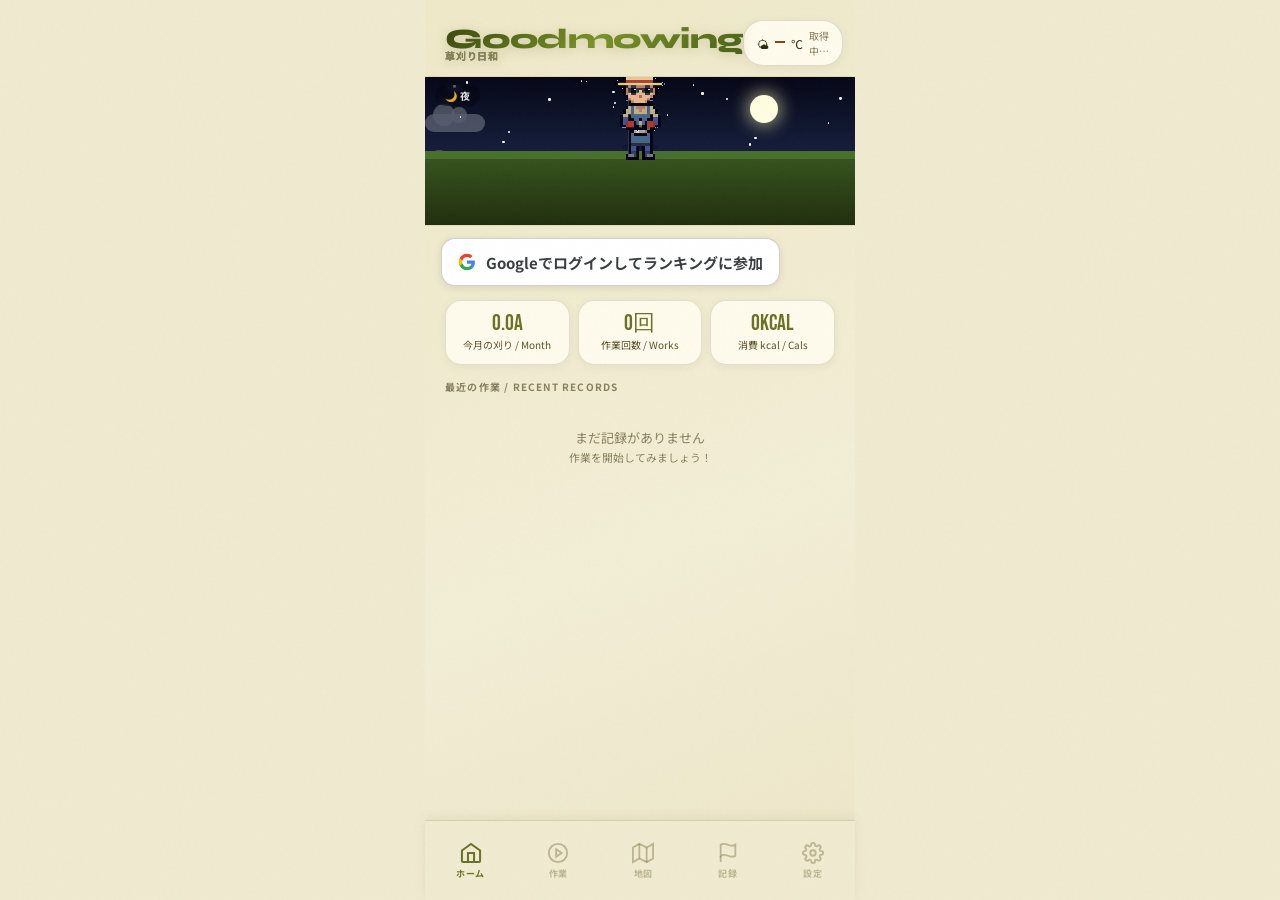
==== commit 19e0f230: "Add files via upload" ====
--- a/index.html
+++ b/index.html
@@ -30,7 +30,7 @@
   import { initializeApp } from 'https://www.gstatic.com/firebasejs/10.12.0/firebase-app.js';
   import { getAuth, GoogleAuthProvider, signInWithPopup, signOut, onAuthStateChanged }
     from 'https://www.gstatic.com/firebasejs/10.12.0/firebase-auth.js';
-  import { getFirestore, collection, addDoc, getDocs, query, where, orderBy, limit, doc, setDoc, getDoc, serverTimestamp }
+  import { getFirestore, collection, addDoc, getDocs, query, where, orderBy, limit, doc, setDoc, getDoc, deleteDoc, serverTimestamp }
     from 'https://www.gstatic.com/firebasejs/10.12.0/firebase-firestore.js';
 
   // ══════════════════════════════
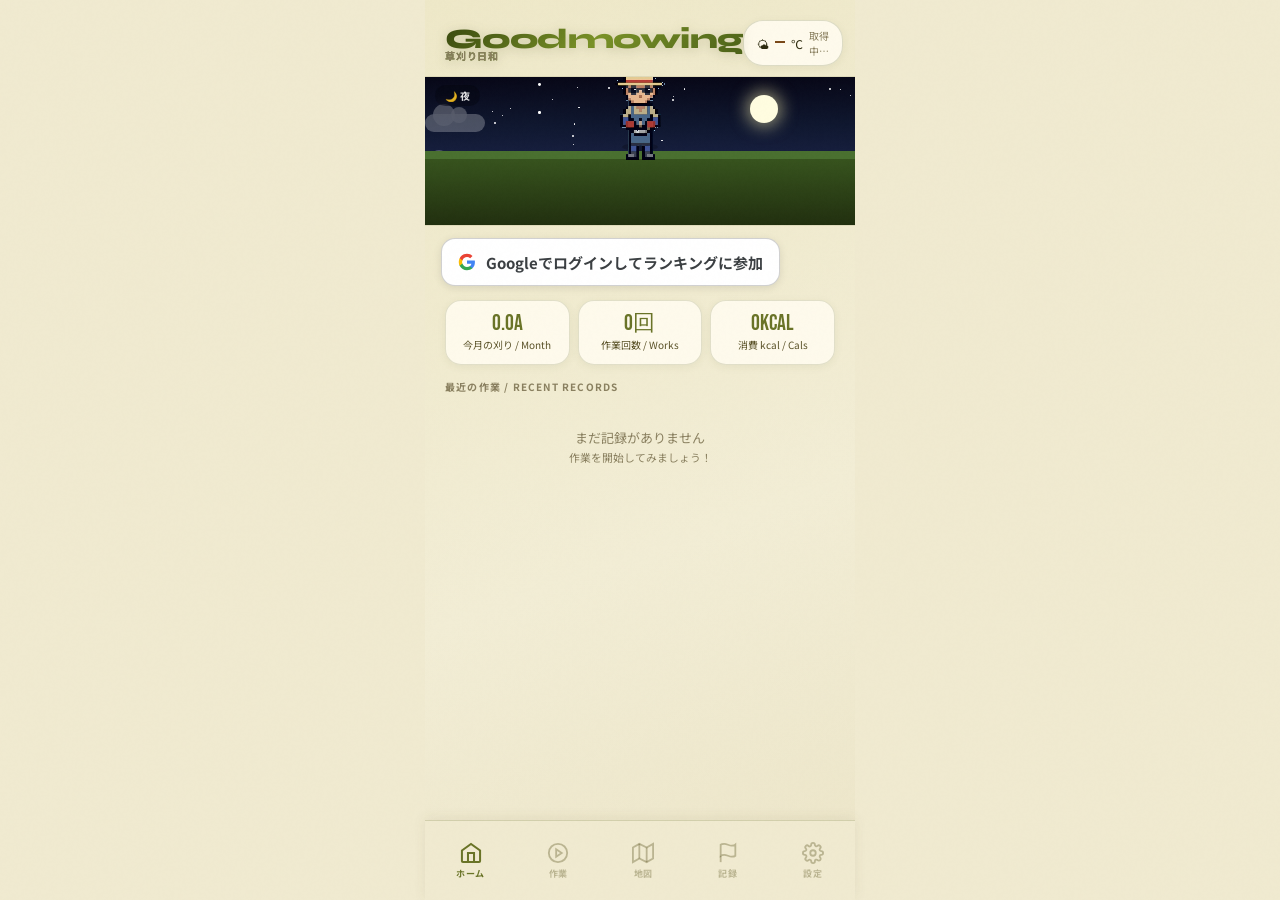
==== commit 7bc5237c: "Add files via upload" ====
--- a/index.html
+++ b/index.html
@@ -804,9 +804,9 @@
       <div class="settings-section-title" style="color:#c07020">🔐 管理者メニュー</div>
       <div style="background:rgba(255,252,240,.95);border:1px solid rgba(200,120,20,.2);border-radius:16px;padding:16px">
         <div style="font-size:12px;color:var(--text-muted);margin-bottom:12px">アクセスを許可するGoogleアカウントのメールアドレスを登録してください。</div>
-        <div style="display:flex;gap:8px;margin-bottom:12px">
-          <input type="email" id="admin-new-email" class="text-input" placeholder="example@gmail.com" style="flex:1;font-size:14px;height:42px">
-          <button id="admin-add-btn" onclick="addUser()" style="height:42px;padding:0 16px;background:#4a6018;color:#fff;border:none;border-radius:10px;font-size:13px;font-weight:700;cursor:pointer;white-space:nowrap">＋ 追加</button>
+        <div style="display:flex;flex-direction:column;gap:8px;margin-bottom:12px">
+          <input type="email" id="admin-new-email" class="text-input" placeholder="example@gmail.com" style="width:100%;font-size:14px;height:42px">
+          <button id="admin-add-btn" onclick="addUser()" style="height:42px;width:100%;background:#4a6018;color:#fff;border:none;border-radius:10px;font-size:14px;font-weight:700;cursor:pointer">＋ 追加する</button>
         </div>
         <div style="font-size:11px;font-weight:700;color:var(--text-muted);letter-spacing:.06em;margin-bottom:6px">許可済みユーザー</div>
         <div id="admin-allowlist"></div>
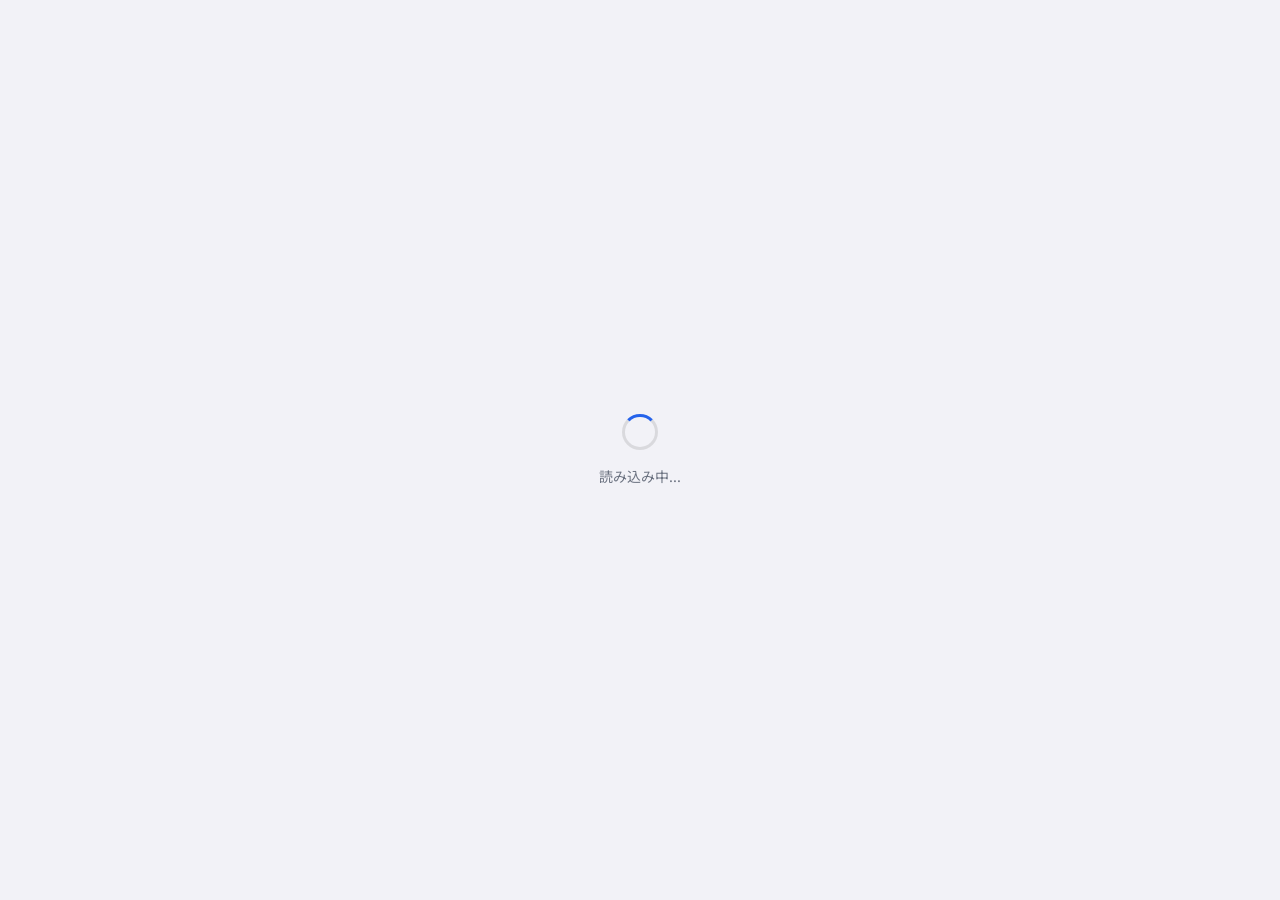
==== commit 1d38aecc: "Add files via upload" ====
--- a/index.html
+++ b/index.html
@@ -2,996 +2,879 @@
 <html lang="ja">
 <head>
 <meta charset="UTF-8">
-<meta name="viewport" content="width=device-width, initial-scale=1.0, viewport-fit=cover">
-<link rel="icon" type="image/png" href="icon-192.png">
-  <link rel="apple-touch-icon" href="icon-192.png">
-  <meta name="theme-color" content="#9ee840">
-
-<!-- iOS PWA 必須タグ -->
+<meta name="viewport" content="width=device-width, initial-scale=1.0, viewport-fit=cover, user-scalable=no">
+<meta name="mobile-web-app-capable" content="yes">
 <meta name="apple-mobile-web-app-capable" content="yes">
-<meta name="apple-mobile-web-app-status-bar-style" content="black-translucent">
-<meta name="apple-mobile-web-app-title" content="Goodmowing">
-<link rel="apple-touch-icon" href="icon-192.png">
-<link rel="apple-touch-startup-image" href="icon-512.png">
-
-<!-- 標準PWA -->
-<meta name="mobile-web-app-capable" content="yes">
-<meta name="description" content="草刈り作業の時間・面積・カロリーを記録・可視化するPWAアプリ">
-<title>Goodmowing</title>
+<meta name="apple-mobile-web-app-status-bar-style" content="default">
+<meta name="apple-mobile-web-app-title" content="勤怠記録">
+<meta name="theme-color" content="#2563EB">
+<title>勤怠記録</title>
 <link rel="manifest" href="manifest.json">
-<link rel="stylesheet" href="style.css">
 <link rel="preconnect" href="https://fonts.googleapis.com">
-<link rel="preconnect" href="https://fonts.gstatic.com" crossorigin>
-<link href="https://fonts.googleapis.com/css2?family=Syne:wght@700;800&family=Bebas+Neue&family=Noto+Sans+JP:wght@400;700;900&display=swap" rel="stylesheet">
-<link rel="stylesheet" href="https://cdn.jsdelivr.net/npm/leaflet@1.9.4/dist/leaflet.min.css"/>
-<script src="https://cdn.jsdelivr.net/npm/leaflet@1.9.4/dist/leaflet.min.js"></script>
-<!-- Firebase -->
-<script type="module">
-  import { initializeApp } from 'https://www.gstatic.com/firebasejs/10.12.0/firebase-app.js';
-  import { getAuth, GoogleAuthProvider, signInWithPopup, signOut, onAuthStateChanged }
-    from 'https://www.gstatic.com/firebasejs/10.12.0/firebase-auth.js';
-  import { getFirestore, collection, addDoc, getDocs, query, where, orderBy, limit, doc, setDoc, getDoc, deleteDoc, serverTimestamp }
-    from 'https://www.gstatic.com/firebasejs/10.12.0/firebase-firestore.js';
-
-  // ══════════════════════════════
-  // 🔧 ここにFirebaseの設定値を入力
-  // ══════════════════════════════
-  const firebaseConfig = {
-    apiKey:            "AIzaSyA2o1FVJT7BJ5jDY1wzGbSFFkasKWcRDFk",
-    authDomain:        "goodmowing-apps.firebaseapp.com",
-    projectId:         "goodmowing-apps",
-    storageBucket:     "goodmowing-apps.firebasestorage.app",
-    messagingSenderId: "12288537416",
-    appId:             "1:12288537416:web:6d97149c1d8a4e2638b97d",
-    measurementId:     "G-NS3SN425FQ",
-  };
-  // ══════════════════════════════
-
-  const app  = initializeApp(firebaseConfig);
-  const auth = getAuth(app);
-  const db   = getFirestore(app);
-  const provider = new GoogleAuthProvider();
-
-  // グローバルに公開
-  window._fb = { auth, db, provider, signInWithPopup, signOut,
-    onAuthStateChanged, collection, addDoc, getDocs, query, where,
-    orderBy, limit, doc, setDoc, getDoc, deleteDoc, serverTimestamp };
-
-  // 認証状態の変化を監視
-  onAuthStateChanged(auth, user => {
-    window._fbUser = user || null;
-    if (typeof onAuthStateChange === 'function') {
-      onAuthStateChange(user);
-    } else {
-      window._pendingAuthUser = user;
-    }
-  });
-
-  // ★ Googleログイン（popup方式）
-  // COOPの警告は無害 - ログイン自体は動作する
-  window.signInGoogle = async function() {
-    try {
-      await signInWithPopup(auth, provider);
-    } catch(e) {
-      if (e.code === 'auth/popup-closed-by-user' || e.code === 'auth/cancelled-popup-request') {
-        return; // ユーザーがキャンセルした
-      }
-      console.error('Login error:', e.code, e.message);
-      if (typeof showToast === 'function') showToast('ログインに失敗しました: ' + (e.code || e.message));
-    }
-  };
-  window.signOutGoogle = async function() {
-    if (!confirm('ログアウトしますか？')) return;
-    await signOut(auth);
-    if (typeof showToast === 'function') showToast('ログアウトしました');
-    if (typeof updateAuthUI === 'function') updateAuthUI();
-  };
-  window.demoSignIn = window.signInGoogle;
-</script>
+<link href="https://fonts.googleapis.com/css2?family=Noto+Sans+JP:wght@400;500;700&family=DM+Mono:wght@400;500&display=swap" rel="stylesheet">
+<style>
+*, *::before, *::after { box-sizing: border-box; margin: 0; padding: 0; -webkit-tap-highlight-color: transparent; }
+
+:root {
+  --accent: #2563EB;
+  --accent-light: #EFF6FF;
+  --accent-text: #1D4ED8;
+  --bg: #F2F2F7;
+  --surface: #FFFFFF;
+  --surface2: #E5E5EA;
+  --border: rgba(0,0,0,0.1);
+  --text: #1A1A1A;
+  --muted: #6B7280;
+  --danger: #E24B4A;
+  --danger-light: #FEE2E2;
+  --success: #1D9E75;
+  --success-light: #D1FAE5;
+  --warning: #F59E0B;
+  --warning-light: #FEF3C7;
+  --radius: 14px;
+  --sb: env(safe-area-inset-bottom, 0px);
+  --st: env(safe-area-inset-top, 0px);
+}
+@media (prefers-color-scheme: dark) {
+  :root {
+    --bg: #000;
+    --surface: #1C1C1E;
+    --surface2: #2C2C2E;
+    --border: rgba(255,255,255,0.1);
+    --text: #F5F5F7;
+    --muted: #8E8E93;
+    --accent-light: #1E3A5F;
+    --accent-text: #60A5FA;
+    --danger-light: #7F1D1D;
+    --success-light: #064E3B;
+    --warning-light: #78350F;
+  }
+}
+
+html { height: 100%; overflow: hidden; }
+body { height: 100%; background: var(--bg); color: var(--text); font-family: 'Noto Sans JP', sans-serif; overflow: hidden; padding-top: var(--st); }
+#screen-app { display: flex; flex-direction: column; height: 100%; overflow: hidden; max-width: 100vw; }
+
+.login-screen { display: flex; flex-direction: column; align-items: center; justify-content: center; height: 100%; gap: 24px; padding: 32px; }
+.login-logo { font-size: 48px; }
+.login-title { font-size: 24px; font-weight: 700; letter-spacing: -0.03em; }
+.login-sub { font-size: 14px; color: var(--muted); text-align: center; line-height: 1.6; }
+.google-btn { display: flex; align-items: center; gap: 12px; background: var(--surface); border: 1px solid var(--border); border-radius: 12px; padding: 14px 24px; cursor: pointer; font-size: 15px; font-weight: 600; font-family: 'Noto Sans JP', sans-serif; color: var(--text); touch-action: manipulation; width: 100%; max-width: 280px; justify-content: center; }
+.google-btn:active { opacity: 0.7; }
+.google-btn svg { width: 20px; height: 20px; flex-shrink: 0; }
+.login-note { font-size: 11px; color: var(--muted); text-align: center; line-height: 1.8; }
+
+.loading-screen { display: flex; flex-direction: column; align-items: center; justify-content: center; height: 100%; gap: 16px; }
+.spinner { width: 36px; height: 36px; border: 3px solid var(--border); border-top-color: var(--accent); border-radius: 50%; animation: spin 0.8s linear infinite; }
+@keyframes spin { to { transform: rotate(360deg); } }
+.loading-text { font-size: 14px; color: var(--muted); }
+
+.shell { display: flex; flex-direction: column; height: 100%; max-width: 480px; width: 100%; margin: 0 auto; overflow: hidden; }
+
+.install-banner { display: none; background: var(--accent); color: white; padding: 10px 16px; font-size: 13px; align-items: center; gap: 10px; flex-shrink: 0; width: 100%; }
+.install-banner.show { display: flex; }
+.install-banner span { flex: 1; }
+.install-banner button { background: white; color: var(--accent); border: none; border-radius: 8px; padding: 6px 12px; font-size: 13px; font-weight: 700; cursor: pointer; }
+.install-banner .cls { background: none; color: rgba(255,255,255,.7); font-size: 18px; padding: 4px; }
+
+.topbar { flex-shrink: 0; display: flex; align-items: center; justify-content: space-between; padding: 12px 16px 10px; background: var(--bg); border-bottom: 0.5px solid var(--border); gap: 8px; }
+.topbar-left { display: flex; align-items: center; gap: 8px; min-width: 0; }
+.topbar h1 { font-size: 17px; font-weight: 700; letter-spacing: -0.02em; flex-shrink: 0; }
+.user-chip { display: flex; align-items: center; gap: 5px; background: var(--surface); border: 0.5px solid var(--border); border-radius: 20px; padding: 4px 10px 4px 6px; cursor: pointer; min-width: 0; max-width: 160px; touch-action: manipulation; }
+.user-avatar { width: 20px; height: 20px; border-radius: 50%; object-fit: cover; flex-shrink: 0; }
+.user-avatar-initials { width: 20px; height: 20px; border-radius: 50%; display: flex; align-items: center; justify-content: center; font-size: 10px; font-weight: 700; color: white; flex-shrink: 0; background: var(--accent); }
+.user-chip-name { font-size: 12px; font-weight: 500; white-space: nowrap; overflow: hidden; text-overflow: ellipsis; }
+.topbar-right { display: flex; align-items: center; gap: 6px; flex-shrink: 0; }
+.month-nav { display: flex; align-items: center; gap: 3px; }
+.month-nav button { background: var(--surface); border: 0.5px solid var(--border); border-radius: 7px; width: 28px; height: 28px; cursor: pointer; font-size: 15px; color: var(--muted); display: flex; align-items: center; justify-content: center; touch-action: manipulation; }
+.month-nav span { font-size: 12px; font-weight: 500; font-family: 'DM Mono', monospace; min-width: 52px; text-align: center; }
+.gas-badge { font-size: 11px; padding: 4px 8px; border-radius: 20px; font-weight: 600; cursor: pointer; border: none; touch-action: manipulation; white-space: nowrap; }
+.gas-badge.connected { background: var(--success-light); color: #065F46; }
+.gas-badge.disconnected { background: var(--danger-light); color: #991B1B; }
+@media (prefers-color-scheme: dark) { .gas-badge.connected { color: #6EE7B7; } .gas-badge.disconnected { color: #FCA5A5; } }
+
+.content { flex: 1; overflow-y: auto; overflow-x: hidden; -webkit-overflow-scrolling: touch; padding: 14px 16px; }
+
+.tabbar { flex-shrink: 0; display: flex; background: var(--surface); border-top: 0.5px solid var(--border); padding-bottom: var(--sb); width: 100%; }
+.tabbar-btn { flex: 1; display: flex; flex-direction: column; align-items: center; justify-content: center; gap: 3px; padding: 8px 0; border: none; background: none; cursor: pointer; color: var(--muted); font-family: 'Noto Sans JP', sans-serif; touch-action: manipulation; transition: color 0.15s; }
+.tabbar-btn.active { color: var(--accent); }
+.tabbar-icon { font-size: 21px; line-height: 1; }
+.tabbar-label { font-size: 10px; font-weight: 500; }
+
+.panel { display: none; }
+.panel.active { display: block; }
+.section-label { font-size: 11px; font-weight: 700; color: var(--muted); letter-spacing: 0.07em; text-transform: uppercase; margin-bottom: 9px; }
+
+.projects { display: grid; grid-template-columns: 1fr 1fr; gap: 9px; margin-bottom: 12px; }
+.project-card { padding: 13px 14px; border-radius: var(--radius); border: 1.5px solid var(--border); background: var(--surface); cursor: pointer; text-align: left; position: relative; overflow: hidden; font-family: 'Noto Sans JP', sans-serif; touch-action: manipulation; -webkit-user-select: none; transition: border-color 0.15s, background 0.15s; }
+.project-card:active { opacity: 0.75; }
+.project-card.selected { border-color: var(--accent); background: var(--accent-light); }
+.project-card.has-active { border-color: var(--success); background: var(--success-light); }
+.project-card .dot { width: 9px; height: 9px; border-radius: 50%; margin-bottom: 9px; display: block; }
+.project-card .pname { font-size: 14px; font-weight: 500; display: block; line-height: 1.3; }
+.project-card.selected .pname { color: var(--accent-text); }
+.project-card.has-active .pname { color: #065F46; }
+@media (prefers-color-scheme: dark) { .project-card.has-active .pname { color: #6EE7B7; } }
+.project-card .ptime { font-size: 11px; color: var(--muted); font-family: 'DM Mono', monospace; margin-top: 5px; display: block; }
+.project-card .active-badge { position: absolute; top: 8px; right: 8px; font-size: 9px; font-weight: 700; background: var(--success); color: white; padding: 2px 6px; border-radius: 10px; }
+.project-card .del-btn { position: absolute; top: 7px; right: 7px; width: 22px; height: 22px; background: var(--danger); border-radius: 50%; display: none; align-items: center; justify-content: center; font-size: 13px; color: white; border: none; cursor: pointer; touch-action: manipulation; line-height: 1; }
+.projects.edit-mode .project-card { animation: wobble 0.35s ease-in-out infinite alternate; }
+.projects.edit-mode .project-card .active-badge { display: none; }
+.projects.edit-mode .project-card .del-btn { display: flex; }
+@keyframes wobble { 0%{transform:rotate(-1.5deg)} 100%{transform:rotate(1.5deg)} }
+.drag-handle { font-size: 18px; color: var(--muted); cursor: grab; margin-right: 4px; flex-shrink: 0; }
+
+.projects-footer { display: flex; gap: 7px; margin-bottom: 16px; align-items: stretch; }
+.add-project-row { display: flex; gap: 7px; flex: 1; min-width: 0; }
+.add-project-row input { flex: 1; min-width: 0; font-size: 16px; font-family: 'Noto Sans JP', sans-serif; padding: 10px 12px; border: 0.5px solid var(--border); border-radius: 10px; background: var(--surface); color: var(--text); }
+.add-project-row input:focus { outline: none; border-color: var(--accent); }
+.add-project-row select { font-size: 18px; width: 44px; border: 0.5px solid var(--border); border-radius: 10px; background: var(--surface); cursor: pointer; flex-shrink: 0; }
+.add-project-row .add-btn { padding: 10px 12px; font-size: 13px; border-radius: 10px; border: 0.5px solid var(--border); background: var(--surface2); cursor: pointer; color: var(--text); font-family: 'Noto Sans JP', sans-serif; touch-action: manipulation; white-space: nowrap; flex-shrink: 0; }
+.edit-toggle { padding: 10px 12px; font-size: 12px; font-weight: 700; border-radius: 10px; border: 0.5px solid var(--border); background: var(--surface); cursor: pointer; color: var(--muted); font-family: 'Noto Sans JP', sans-serif; touch-action: manipulation; white-space: nowrap; flex-shrink: 0; }
+.edit-toggle.on { background: var(--danger-light); color: var(--danger); border-color: var(--danger); }
+
+.clockio-area { display: flex; flex-direction: column; align-items: center; gap: 12px; padding: 8px 0 14px; }
+.current-time { font-family: 'DM Mono', monospace; font-size: 38px; font-weight: 500; letter-spacing: 0.03em; }
+.clockio-btn { width: 130px; height: 130px; border-radius: 50%; border: none; cursor: pointer; display: flex; flex-direction: column; align-items: center; justify-content: center; gap: 5px; font-family: 'Noto Sans JP', sans-serif; touch-action: manipulation; -webkit-user-select: none; transition: transform 0.15s; }
+.clockio-btn:active { transform: scale(0.92); }
+.clockio-btn.idle { background: var(--surface2); border: 2.5px solid var(--border); color: var(--muted); }
+.clockio-btn.clocked { background: var(--success); color: white; animation: pulse-green 2s ease-in-out infinite; }
+.clockio-btn .btn-icon { font-size: 28px; line-height: 1; }
+.clockio-btn .btn-label { font-size: 14px; font-weight: 700; }
+@keyframes pulse-green { 0%,100%{box-shadow:0 0 0 0 rgba(29,158,117,.35)} 50%{box-shadow:0 0 0 18px rgba(29,158,117,0)} }
+.clockio-status { font-size: 13px; color: var(--muted); text-align: center; line-height: 1.6; min-height: 2.5em; }
+.clockio-status .elapsed { color: var(--success); font-weight: 700; font-family: 'DM Mono', monospace; font-size: 15px; }
+.clockio-status .warn { color: var(--danger); }
+
+.memo-row { margin-bottom: 14px; }
+.memo-row input { width: 100%; font-size: 16px; font-family: 'Noto Sans JP', sans-serif; padding: 10px 12px; border: 0.5px solid var(--border); border-radius: 10px; background: var(--surface); color: var(--text); }
+.memo-row input:focus { outline: none; border-color: var(--accent); }
+
+.records { display: flex; flex-direction: column; gap: 6px; }
+.record { background: var(--surface); border-radius: 12px; padding: 12px 14px; display: flex; align-items: center; gap: 10px; border: 0.5px solid var(--border); }
+.record.modified { border-color: var(--warning); background: var(--warning-light); }
+.record .rdot { width: 7px; height: 7px; border-radius: 50%; flex-shrink: 0; }
+.record .rinfo { flex: 1; min-width: 0; }
+.record .rname { font-size: 14px; font-weight: 500; white-space: nowrap; overflow: hidden; text-overflow: ellipsis; }
+.record .rmeta { font-size: 11px; color: var(--muted); font-family: 'DM Mono', monospace; margin-top: 3px; }
+.record .rmemo { font-size: 11px; color: var(--muted); margin-top: 2px; font-style: italic; }
+.record .rmodified { font-size: 10px; color: var(--warning); font-weight: 700; margin-top: 2px; }
+.record .rtime { font-size: 14px; font-family: 'DM Mono', monospace; font-weight: 500; flex-shrink: 0; }
+.record .rsync { font-size: 10px; padding: 2px 5px; border-radius: 4px; flex-shrink: 0; }
+.record .rsync.ok { background: var(--success-light); color: #065F46; }
+.record .rsync.ng { background: #FEF3C7; color: #92400E; }
+@media (prefers-color-scheme: dark) { .record .rsync.ok { color: #6EE7B7; } .record .rsync.ng { background:#78350F; color:#FCD34D; } }
+.record .rdel { background: none; border: none; color: var(--muted); cursor: pointer; font-size: 15px; padding: 4px 6px; border-radius: 6px; flex-shrink: 0; touch-action: manipulation; }
+.record .rdel:active { color: var(--danger); }
+
+.summary-grid { display: grid; grid-template-columns: 1fr 1fr; gap: 9px; margin-bottom: 14px; }
+.metric { background: var(--surface); border-radius: 12px; padding: 14px 16px; border: 0.5px solid var(--border); }
+.metric .mlabel { font-size: 11px; color: var(--muted); margin-bottom: 5px; font-weight: 500; }
+.metric .mvalue { font-size: 24px; font-weight: 500; font-family: 'DM Mono', monospace; letter-spacing: -0.02em; }
+.chart-wrap { background: var(--surface); border: 0.5px solid var(--border); border-radius: var(--radius); padding: 14px 16px; margin-bottom: 10px; }
+.chart-title { font-size: 11px; font-weight: 700; color: var(--muted); margin-bottom: 12px; letter-spacing: 0.06em; text-transform: uppercase; }
+.bar-row { display: flex; align-items: center; gap: 8px; margin-bottom: 9px; }
+.bar-label { font-size: 12px; color: var(--text); width: 88px; flex-shrink: 0; white-space: nowrap; overflow: hidden; text-overflow: ellipsis; }
+.bar-track { flex: 1; height: 20px; background: var(--surface2); border-radius: 5px; overflow: hidden; }
+.bar-fill { height: 100%; border-radius: 5px; transition: width 0.5s ease; }
+.bar-val { font-size: 11px; font-family: 'DM Mono', monospace; color: var(--muted); width: 42px; text-align: right; flex-shrink: 0; }
+
+.action-btn { width: 100%; padding: 14px; font-size: 15px; font-family: 'Noto Sans JP', sans-serif; font-weight: 500; border-radius: 12px; border: 0.5px solid var(--border); background: var(--surface); cursor: pointer; color: var(--text); margin-bottom: 9px; touch-action: manipulation; }
+.action-btn:active { opacity: 0.7; }
+.action-btn.primary { background: var(--accent); color: white; border-color: transparent; }
+.empty { text-align: center; padding: 2.5rem; font-size: 14px; color: var(--muted); }
+
+.modal-bg { display: none; position: fixed; inset: 0; background: rgba(0,0,0,0.5); z-index: 200; align-items: flex-end; justify-content: center; }
+.modal-bg.open { display: flex; }
+.modal { background: var(--surface); border-radius: 20px 20px 0 0; padding: 20px 20px calc(16px + var(--sb)); width: 100%; max-height: 85vh; overflow-y: auto; }
+.modal-handle { width: 36px; height: 4px; background: var(--border); border-radius: 2px; margin: 0 auto 16px; }
+.modal h2 { font-size: 17px; font-weight: 700; margin-bottom: 14px; }
+.modal label { font-size: 12px; font-weight: 700; color: var(--muted); display: block; margin-bottom: 6px; letter-spacing: 0.04em; text-transform: uppercase; }
+.modal input { width: 100%; font-size: 16px; font-family: 'Noto Sans JP', sans-serif; padding: 12px 14px; border: 0.5px solid var(--border); border-radius: 10px; background: var(--surface2); color: var(--text); margin-bottom: 12px; }
+.modal input:focus { outline: none; border-color: var(--accent); }
+.modal-btns { display: flex; gap: 9px; margin-top: 4px; }
+.modal-btns button { flex: 1; padding: 14px; font-size: 15px; border-radius: 12px; border: 0.5px solid var(--border); cursor: pointer; font-family: 'Noto Sans JP', sans-serif; font-weight: 500; touch-action: manipulation; }
+.modal-btns .save-btn { background: var(--accent); color: white; border-color: transparent; }
+.modal-btns .cancel-btn { background: var(--surface2); color: var(--text); }
+
+.account-info { display: flex; align-items: center; gap: 12px; padding: 14px; background: var(--surface2); border-radius: 12px; margin-bottom: 16px; }
+.account-photo { width: 44px; height: 44px; border-radius: 50%; object-fit: cover; }
+.account-photo-initials { width: 44px; height: 44px; border-radius: 50%; background: var(--accent); display: flex; align-items: center; justify-content: center; font-size: 18px; font-weight: 700; color: white; flex-shrink: 0; }
+.account-detail { flex: 1; min-width: 0; }
+.account-name { font-size: 15px; font-weight: 600; }
+.account-email { font-size: 12px; color: var(--muted); margin-top: 2px; white-space: nowrap; overflow: hidden; text-overflow: ellipsis; }
+
+.steps { background: var(--surface2); border-radius: 10px; padding: 12px 14px; margin-bottom: 14px; font-size: 12px; color: var(--muted); line-height: 2.1; }
+.steps b { color: var(--text); font-weight: 600; }
+
+.sync-log { background: var(--surface2); border-radius: 10px; padding: 12px 14px; margin-bottom: 14px; font-size: 12px; max-height: 320px; overflow-y: auto; }
+.sync-summary { font-weight: 600; color: var(--text); margin-bottom: 10px; font-size: 13px; }
+.log-item { display: flex; align-items: flex-start; gap: 8px; padding: 5px 0; border-bottom: 0.5px solid var(--border); line-height: 1.5; }
+.log-item:last-child { border-bottom: none; }
+.log-icon { flex-shrink: 0; font-weight: 700; }
+.log-modified .log-icon { color: var(--warning); }
+.log-new .log-icon { color: var(--success); }
+.log-ok .log-icon { color: var(--muted); }
+.log-text { color: var(--text); }
+</style>
 </head>
 <body>
 
-<!-- アップデートバナー（SW更新検知時に表示） -->
-<div id="update-banner" style="display:none;position:fixed;bottom:80px;left:50%;transform:translateX(-50%);z-index:9999;background:#4a6018;color:#fff;padding:12px 20px;border-radius:24px;font-size:14px;font-weight:700;box-shadow:0 4px 20px rgba(0,0,0,.3);cursor:pointer;white-space:nowrap;font-family:'Noto Sans JP',sans-serif" onclick="applyUpdate()">
-  🆕 アップデートがあります → タップして更新
+<div id="screen-loading" class="loading-screen">
+  <div class="spinner"></div>
+  <div class="loading-text">読み込み中...</div>
 </div>
-<div id="app">
-
-
-  <!-- ══════════════════════════════
-       DEMO SCREEN（初回起動・ウェルカム）
-  ══════════════════════════════ -->
-  <div class="screen active" id="screen-demo">
-    <div class="demo-wrap" id="demo-wrap">
-
-      <!-- ロゴ -->
-      <div class="demo-logo">
-        <div class="demo-logo-text" style="font-family:'Syne',sans-serif;font-size:38px;font-weight:800;letter-spacing:-.01em;line-height:1;background:linear-gradient(135deg,#3a4a10 0%,#7a9228 45%,#4a6018 100%);-webkit-background-clip:text;-webkit-text-fill-color:transparent;background-clip:text;filter:drop-shadow(0 4px 8px rgba(74,82,24,.25))">Goodmowing</div>
-        <div class="demo-logo-sub" style="font-size:14px;font-weight:700;letter-spacing:.2em;margin-top:10px;color:#8a8060">草刈り日和</div>
-      </div>
-
-      <!-- フィールド（時間帯・天気対応） -->
-      <div class="demo-field" id="demo-field">
-        <div class="demo-sky" id="demo-sky"></div>
-        <div class="demo-stars" id="demo-stars"></div>
-        <div class="demo-moon" id="demo-moon"></div>
-        <div class="demo-sun" id="demo-sun"></div>
-        <div class="demo-rain" id="demo-rain"></div>
-        <div class="demo-cloud demo-cloud1" id="demo-cloud1"></div>
-        <div class="demo-cloud demo-cloud2" id="demo-cloud2"></div>
-        <div class="demo-ground" id="demo-ground">
-          <div class="demo-ground-top" id="demo-ground-top"></div>
-          <div class="demo-mowed" id="demo-mowed"></div>
-        </div>
-        <div class="demo-shadow" id="demo-shadow"></div>
-        <div class="demo-zzz" id="demo-zzz">z z z</div>
-        <div class="demo-time-badge" id="demo-time-badge"></div>
-        <div class="demo-char" id="demo-char">
-          <img id="demo-img" src="[data-uri]" alt="キャラ">
-        </div>
-        <div id="demo-particles"></div>
-      </div>
-
-      <!-- キャッチコピー -->
-      <div class="demo-catch">
-        <div class="demo-catch-title">今日の一刈りが、<br>里山の明日をつくる。</div>
-        <div class="demo-catch-sub">草を刈ることは、自然を守ること。<br>あなたの作業を記録して、未来へつなごう。</div>
-      </div>
-
-      <!-- 機能紹介 -->
-      <div class="demo-features">
-        <div class="demo-feature" id="demo-f1">
-          <div class="demo-feature-icon">📍</div>
-          <div>
-            <div class="demo-feature-text">GPS で刈取面積を自動計測</div>
-            <div class="demo-feature-sub">歩いた軌跡から刈幅を計算</div>
-          </div>
-        </div>
-        <div class="demo-feature" id="demo-f2">
-          <div class="demo-feature-icon">🔥</div>
-          <div>
-            <div class="demo-feature-text">消費カロリーをリアルタイム表示</div>
-            <div class="demo-feature-sub">地形・機材・気温を考慮して計算</div>
-          </div>
-        </div>
-        <div class="demo-feature" id="demo-f3">
-          <div class="demo-feature-icon">🏆</div>
-          <div>
-            <div class="demo-feature-text">今日のランキングに参加</div>
-            <div class="demo-feature-sub">記録を公開して仲間と競おう</div>
-          </div>
+
+<div id="screen-login" class="login-screen" style="display:none;">
+  <div class="login-logo">⏱</div>
+  <div class="login-title">勤怠記録</div>
+  <div class="login-sub">Googleアカウントでサインインすると<br>どの端末からでも記録を確認できます</div>
+  <button class="google-btn" onclick="signInWithGoogle()">
+    <svg viewBox="0 0 24 24" xmlns="http://www.w3.org/2000/svg">
+      <path d="M22.56 12.25c0-.78-.07-1.53-.2-2.25H12v4.26h5.92c-.26 1.37-1.04 2.53-2.21 3.31v2.77h3.57c2.08-1.92 3.28-4.74 3.28-8.09z" fill="#4285F4"/>
+      <path d="M12 23c2.97 0 5.46-.98 7.28-2.66l-3.57-2.77c-.98.66-2.23 1.06-3.71 1.06-2.86 0-5.29-1.93-6.16-4.53H2.18v2.84C3.99 20.53 7.7 23 12 23z" fill="#34A853"/>
+      <path d="M5.84 14.09c-.22-.66-.35-1.36-.35-2.09s.13-1.43.35-2.09V7.07H2.18C1.43 8.55 1 10.22 1 12s.43 3.45 1.18 4.93l2.85-2.22.81-.62z" fill="#FBBC05"/>
+      <path d="M12 5.38c1.62 0 3.06.56 4.21 1.64l3.15-3.15C17.45 2.09 14.97 1 12 1 7.7 1 3.99 3.47 2.18 7.07l3.66 2.84c.87-2.6 3.3-4.53 6.16-4.53z" fill="#EA4335"/>
+    </svg>
+    Googleでサインイン
+  </button>
+  <div class="login-note">サインイン状態はブラウザに保存されます<br>次回から自動的にログインします</div>
+</div>
+
+<div id="screen-app" style="display:none;">
+  <div class="install-banner" id="install-banner">
+    <span>ホーム画面に追加するとアプリとして使えます</span>
+    <button onclick="installPWA()">追加</button>
+    <button class="cls" onclick="document.getElementById('install-banner').classList.remove('show')">✕</button>
+  </div>
+
+  <div class="shell">
+    <div class="topbar">
+      <div class="topbar-left">
+        <h1>勤怠</h1>
+        <div class="user-chip" id="user-chip" onclick="openModal('account-modal')">
+          <div class="user-avatar-initials" id="chip-avatar">?</div>
+          <span class="user-chip-name" id="chip-name">...</span>
         </div>
       </div>
-
-      <!-- Googleログインボタン -->
-      <div class="demo-actions">
-        <button class="btn-google-login demo-google-btn" id="demo-google-btn" onclick="demoSignIn()">
-          <svg width="20" height="20" viewBox="0 0 24 24">
-            <path fill="#4285F4" d="M22.56 12.25c0-.78-.07-1.53-.2-2.25H12v4.26h5.92c-.26 1.37-1.04 2.53-2.21 3.31v2.77h3.57c2.08-1.92 3.28-4.74 3.28-8.09z"/>
-            <path fill="#34A853" d="M12 23c2.97 0 5.46-.98 7.28-2.66l-3.57-2.77c-.98.66-2.23 1.06-3.71 1.06-2.86 0-5.29-1.93-6.16-4.53H2.18v2.84C3.99 20.53 7.7 23 12 23z"/>
-            <path fill="#FBBC05" d="M5.84 14.09c-.22-.66-.35-1.36-.35-2.09s.13-1.43.35-2.09V7.07H2.18C1.43 8.55 1 10.22 1 12s.43 3.45 1.18 4.93l3.66-2.84z"/>
-            <path fill="#EA4335" d="M12 5.38c1.62 0 3.06.56 4.21 1.64l3.15-3.15C17.45 2.09 14.97 1 12 1 7.7 1 3.99 3.47 2.18 7.07l3.66 2.84c.87-2.6 3.3-4.53 6.16-4.53z"/>
-          </svg>
-          Googleでログインして始める
-        </button>
-        <button class="demo-skip-btn" onclick="skipDemo()">
-          ログインせずに始める →
-        </button>
-      </div>
-
-    </div>
-  </div><!-- /demo -->
-
-
-  <!-- ══════════════════════════════
-       HOME SCREEN
-  ══════════════════════════════ -->
-  <div class="screen" id="screen-home">
-
-    <div class="home-header">
-      <div class="app-logo" style="font-family:'Syne',sans-serif;font-weight:800;letter-spacing:-.02em;background:linear-gradient(135deg,#3a4a10,#7a9228,#4a6018);-webkit-background-clip:text;-webkit-text-fill-color:transparent;background-clip:text;filter:drop-shadow(0 2px 6px rgba(74,82,24,.2))">Goodmowing<small style="-webkit-text-fill-color:var(--text-muted);background:none;filter:none;font-family:'Noto Sans JP',sans-serif">草刈り日和</small></div>
-      <div class="weather-pill">
-        <span id="weather-icon">🌤</span>
-        <span id="weather-temp" class="temp">—</span>℃
-        <span id="weather-label" class="weather-status">取得中…</span>
+      <div class="topbar-right">
+        <div class="month-nav">
+          <button onclick="changeMonth(-1)">‹</button>
+          <span id="month-label"></span>
+          <button onclick="changeMonth(1)">›</button>
+        </div>
+        <button class="gas-badge disconnected" id="gas-badge" onclick="openModal('gas-modal')">GAS</button>
+        <button class="gas-badge connected" id="sync-btn" onclick="syncFromSheet()" style="background:var(--accent-light);color:var(--accent-text);">↓同期</button>
       </div>
     </div>
 
-    <!-- ホームのデモフィールド（天気・時間帯連動） -->
-    <div class="home-field" id="home-field">
-      <div class="demo-sky" id="home-sky"></div>
-      <div class="demo-stars" id="home-stars"></div>
-      <div class="demo-moon" id="home-moon"></div>
-      <div class="demo-sun" id="home-sun"></div>
-      <div class="demo-rain" id="home-rain"></div>
-      <div class="demo-cloud demo-cloud1" id="home-cloud1"></div>
-      <div class="demo-cloud demo-cloud2" id="home-cloud2"></div>
-      <div class="demo-ground" id="home-ground">
-        <div class="demo-ground-top" id="home-ground-top"></div>
-        <div class="demo-mowed" id="home-mowed"></div>
+    <div class="content" id="content">
+      <div class="panel active" id="panel-clock">
+        <div class="section-label">プロジェクト</div>
+        <div class="projects" id="project-list"></div>
+        <div class="projects-footer">
+          <div class="add-project-row">
+            <select id="new-color">
+              <option value="#2563EB">🔵</option>
+              <option value="#E24B4A">🔴</option>
+              <option value="#1D9E75">🟢</option>
+              <option value="#F59E0B">🟡</option>
+              <option value="#8B5CF6">🟣</option>
+              <option value="#EC4899">🩷</option>
+              <option value="#6B7280">⚪</option>
+            </select>
+            <input type="text" id="new-project-name" placeholder="プロジェクトを追加..."/>
+            <button class="add-btn" onclick="addProject()">追加</button>
+          </div>
+          <button class="edit-toggle" id="edit-toggle" onclick="toggleEditMode()">編集</button>
+        </div>
+        <div class="section-label">打刻</div>
+        <div class="clockio-area">
+          <div class="current-time" id="current-time">--:--:--</div>
+          <button class="clockio-btn idle" id="clockio-btn" onclick="handleClockIO()">
+            <span id="btn-icon" class="btn-icon">🟢</span>
+            <span id="btn-label" class="btn-label">出勤</span>
+          </button>
+          <div class="clockio-status" id="clockio-status"></div>
+        </div>
+        <div class="memo-row">
+          <input type="text" id="memo-input" placeholder="メモ（退勤時に記録されます）..." maxlength="100"/>
+        </div>
       </div>
-      <div class="demo-shadow" id="home-shadow"></div>
-      <div class="demo-zzz" id="home-zzz">z z z</div>
-      <div class="demo-time-badge" id="home-time-badge"></div>
-      <div class="demo-char" id="home-char">
-        <img id="home-char-img" src="" alt="">
+
+      <div class="panel" id="panel-log">
+        <div class="records" id="record-list"></div>
+        <div class="empty" id="log-empty" style="display:none;">この月の記録はありません</div>
+        <button class="action-btn" id="resync-btn" onclick="resyncPending()" style="display:none;margin-top:10px;">🔄 未送信をGASへ再送信</button>
       </div>
-      <div id="home-particles"></div>
-    </div>
-
-    <!-- ログイン状態バナー -->
-    <div id="home-login-banner" style="margin:12px 16px 0;display:none">
-      <button class="btn-google-login" onclick="signInGoogle()" style="height:48px;font-size:15px;border-radius:14px">
-        <svg width="18" height="18" viewBox="0 0 24 24"><path fill="#4285F4" d="M22.56 12.25c0-.78-.07-1.53-.2-2.25H12v4.26h5.92c-.26 1.37-1.04 2.53-2.21 3.31v2.77h3.57c2.08-1.92 3.28-4.74 3.28-8.09z"/><path fill="#34A853" d="M12 23c2.97 0 5.46-.98 7.28-2.66l-3.57-2.77c-.98.66-2.23 1.06-3.71 1.06-2.86 0-5.29-1.93-6.16-4.53H2.18v2.84C3.99 20.53 7.7 23 12 23z"/><path fill="#FBBC05" d="M5.84 14.09c-.22-.66-.35-1.36-.35-2.09s.13-1.43.35-2.09V7.07H2.18C1.43 8.55 1 10.22 1 12s.43 3.45 1.18 4.93l3.66-2.84z"/><path fill="#EA4335" d="M12 5.38c1.62 0 3.06.56 4.21 1.64l3.15-3.15C17.45 2.09 14.97 1 12 1 7.7 1 3.99 3.47 2.18 7.07l3.66 2.84c.87-2.6 3.3-4.53 6.16-4.53z"/></svg>
-        Googleでログインしてランキングに参加
-      </button>
-    </div>
-
-    <!-- ログイン済みユーザー情報 -->
-    <div id="home-user-card" style="margin:12px 16px 0;display:none;background:rgba(255,252,240,.8);border:1px solid rgba(74,82,24,.12);border-radius:14px;padding:10px 14px;display:none;align-items:center;gap:10px">
-      <img id="home-user-avatar" src="" alt="" style="width:36px;height:36px;border-radius:50%;object-fit:cover;border:2px solid rgba(74,82,24,.2)">
-      <div style="flex:1;min-width:0">
-        <div id="home-user-name" style="font-weight:700;font-size:14px;color:var(--khaki2);overflow:hidden;text-overflow:ellipsis;white-space:nowrap"></div>
-        <div id="home-user-sub" style="font-size:11px;color:var(--text-muted)">ランキング参加中</div>
-      </div>
-      <button onclick="navigate('settings')" style="background:none;border:1px solid rgba(74,82,24,.2);border-radius:8px;padding:4px 10px;font-size:11px;color:var(--text-muted);cursor:pointer">設定</button>
-    </div>
-
-    <div class="stats-strip">
-      <div class="stat-pill">
-        <div class="stat-pill-val" id="stat-month-area">—</div>
-        <div class="stat-pill-lbl">今月の刈り / Month</div>
-      </div>
-      <div class="stat-pill">
-        <div class="stat-pill-val" id="stat-month-count">—</div>
-        <div class="stat-pill-lbl">作業回数 / Works</div>
-      </div>
-      <div class="stat-pill">
-        <div class="stat-pill-val" id="stat-month-kcal">—</div>
-        <div class="stat-pill-lbl">消費 kcal / Cals</div>
+
+      <div class="panel" id="panel-monthly">
+        <div class="summary-grid">
+          <div class="metric"><div class="mlabel">合計時間</div><div class="mvalue" id="total-hours">0h</div></div>
+          <div class="metric"><div class="mlabel">作業日数</div><div class="mvalue" id="work-days">0日</div></div>
+        </div>
+        <div class="chart-wrap">
+          <div class="chart-title">プロジェクト別</div>
+          <div id="bar-chart"></div>
+          <div class="empty" id="chart-empty" style="display:none;">データがありません</div>
+        </div>
+        <button class="action-btn" onclick="exportCSV()">📥 CSVエクスポート</button>
+        <button class="action-btn primary" id="gas-push-btn" onclick="pushAllToGas()" style="display:none;">☁️ スプレッドシートへ送信</button>
       </div>
     </div>
 
-
-
-    <div class="section-header">最近の作業 / Recent Records</div>
-    <div class="record-list" id="home-record-list"></div>
-    <div class="spacer-lg"></div>
-  </div><!-- /home -->
-
-
-  <!-- ══════════════════════════════
-       WORK SCREEN
-  ══════════════════════════════ -->
-  <div class="screen" id="screen-work">
-
-    <!-- 作業開始前UI -->
-    <div id="work-start-area">
-
-      <!-- キャラフィールド（待機中） -->
-      <div class="char-field" id="work-idle-field">
-        <div class="cf-sky">
-          <div class="cf-cloud cf-cloud1"></div>
-          <div class="cf-cloud cf-cloud2"></div>
-        </div>
-        <div class="cf-ground">
-          <div class="cf-ground-top"></div>
-        </div>
-        <div class="cf-shadow" id="work-idle-shadow"></div>
-        <div class="cf-char standing" id="work-idle-char">
-          <img id="work-idle-img" src="" alt="">
-        </div>
-      </div>
-
-      <!-- 大きなタイマー（タップで開始） -->
-      <button id="btn-start-work" class="work-idle-timer-btn" onclick="openStartModal()">
-        <div class="work-idle-timer-ring">
-          <div class="work-idle-timer-time">00:00</div>
-          <div class="work-idle-timer-label">タップして開始</div>
-          <div class="work-idle-timer-sub">TAP TO START</div>
-        </div>
+    <nav class="tabbar">
+      <button class="tabbar-btn active" id="tab-clock" onclick="switchTab('clock')">
+        <span class="tabbar-icon">⏱</span><span class="tabbar-label">打刻</span>
       </button>
-
+      <button class="tabbar-btn" id="tab-log" onclick="switchTab('log')">
+        <span class="tabbar-icon">📋</span><span class="tabbar-label">記録</span>
+      </button>
+      <button class="tabbar-btn" id="tab-monthly" onclick="switchTab('monthly')">
+        <span class="tabbar-icon">📊</span><span class="tabbar-label">月次</span>
+      </button>
+    </nav>
+  </div>
+</div>
+
+<!-- 同期ログ modal -->
+<div class="modal-bg" id="sync-log-modal" onclick="bgClick(event,'sync-log-modal')">
+  <div class="modal">
+    <div class="modal-handle"></div>
+    <h2>同期ログ</h2>
+    <div class="sync-log" id="sync-log-content"></div>
+    <div class="modal-btns">
+      <button class="cancel-btn" onclick="closeModal('sync-log-modal')">閉じる</button>
     </div>
-
-    <!-- 作業中UI（作業開始後に表示） -->
-    <div id="work-active-area" style="display:none">
-
-      <div class="work-header">
-        <div class="work-label">作業中 / Working</div>
-        <div class="work-equipment" id="work-equipment-label">—</div>
-      </div>
-
-      <div class="timer-wrap">
-        <div class="timer-ring-container">
-          <svg viewBox="0 0 210 210">
-            <circle class="ring-bg"   cx="105" cy="105" r="96"/>
-            <circle class="ring-prog" cx="105" cy="105" r="96" id="ring-prog"/>
-          </svg>
-          <div class="timer-center">
-            <div class="timer-display" id="timer-display" style="font-size:42px">00:00</div>
-            <div class="timer-sublabel" style="font-size:9px">経過時間</div>
-            <div class="timer-gps no-gps" id="gps-status" style="font-size:9px">📵 GPS待機中…</div>
+  </div>
+</div>
+
+<!-- Account modal -->
+<div class="modal-bg" id="account-modal" onclick="bgClick(event,'account-modal')">
+  <div class="modal">
+    <div class="modal-handle"></div>
+    <h2>アカウント</h2>
+    <div class="account-info" id="account-info"></div>
+    <div class="modal-btns">
+      <button class="cancel-btn" onclick="closeModal('account-modal')">閉じる</button>
+      <button class="save-btn" style="background:var(--danger);border-color:transparent;" onclick="signOut()">サインアウト</button>
+    </div>
+  </div>
+</div>
+
+<!-- GAS modal -->
+<div class="modal-bg" id="gas-modal" onclick="bgClick(event,'gas-modal')">
+  <div class="modal">
+    <div class="modal-handle"></div>
+    <h2>GAS 連携設定</h2>
+    <div class="steps">
+      <b>手順</b><br>
+      1. <b>kintai_gas.js</b> を Google Apps Script に貼り付ける<br>
+      2. <b>SPREADSHEET_ID</b> を書き換えて保存<br>
+      3. 「デプロイ」→「新しいデプロイ」→「ウェブアプリ」<br>
+      4. アクセス：<b>全員</b>、実行：<b>自分</b><br>
+      5. 表示されたURLを下に貼り付ける
+    </div>
+    <label>GAS ウェブアプリ URL</label>
+    <input type="url" id="gas-url-input" placeholder="https://script.google.com/macros/s/xxxxx/exec" autocomplete="off"/>
+    <div class="modal-btns">
+      <button class="cancel-btn" onclick="closeModal('gas-modal')">キャンセル</button>
+      <button class="save-btn" onclick="saveGasUrl()">保存</button>
+    </div>
+  </div>
+</div>
+
+<script type="module">
+import { initializeApp } from 'https://www.gstatic.com/firebasejs/11.6.0/firebase-app.js';
+import {
+  getAuth, GoogleAuthProvider, signInWithPopup, signInWithRedirect,
+  getRedirectResult, onAuthStateChanged, signOut as fbSignOut
+} from 'https://www.gstatic.com/firebasejs/11.6.0/firebase-auth.js';
+import {
+  getFirestore, doc, collection, getDoc,
+  setDoc, deleteDoc, onSnapshot, query, orderBy
+} from 'https://www.gstatic.com/firebasejs/11.6.0/firebase-firestore.js';
+
+const firebaseConfig = {
+  apiKey: "AIzaSyDtGGTJqlRKWGFaVBGpdM0CloJQ8rUzdGc",
+  authDomain: "kintaikanri-fujita.firebaseapp.com",
+  projectId: "kintaikanri-fujita",
+  storageBucket: "kintaikanri-fujita.firebasestorage.app",
+  messagingSenderId: "434092816266",
+  appId: "1:434092816266:web:f5a911a3989504480fba73"
+};
+const app  = initializeApp(firebaseConfig);
+const auth = getAuth(app);
+const db   = getFirestore(app);
+
+let currentUser = null;
+let S = {
+  projects: [], records: [], session: null, gasUrl: '',
+  selProj: '', curMonth: new Date().getMonth(), curYear: new Date().getFullYear(),
+};
+let unsubProjects=null, unsubRecords=null, unsubSession=null;
+let editMode=false, tickTimer=null;
+
+const pad = n => String(n).padStart(2,'0');
+const proj = id => S.projects.find(p => p.id === id);
+const fmtTime = ts => { const d=new Date(ts); return pad(d.getHours())+':'+pad(d.getMinutes()); };
+const fmtDate = ts => { const d=new Date(ts); return (d.getMonth()+1)+'/'+d.getDate(); };
+const fmtH = ms => { const h=ms/3600000; return h.toFixed(h>=10?1:2)+'h'; };
+
+function monthRecs() {
+  return S.records.filter(r => {
+    const d = new Date(r.start);
+    return d.getMonth()===S.curMonth && d.getFullYear()===S.curYear;
+  });
+}
+
+const userDoc     = ()  => doc(db, 'users', currentUser.uid);
+const projectsCol = ()  => collection(db, 'users', currentUser.uid, 'projects');
+const recordsCol  = ()  => collection(db, 'users', currentUser.uid, 'records');
+const projectDoc  = id  => doc(db, 'users', currentUser.uid, 'projects', id);
+const recordDoc   = id  => doc(db, 'users', currentUser.uid, 'records', id);
+
+window.signInWithGoogle = async () => {
+  const provider = new GoogleAuthProvider();
+  try {
+    await signInWithPopup(auth, provider);
+  } catch(e) {
+    if (e.code === 'auth/popup-blocked' || e.code === 'auth/popup-closed-by-user') {
+      await signInWithRedirect(auth, provider);
+    } else {
+      alert('サインインに失敗しました: ' + e.message);
+    }
+  }
+};
+
+window.signOut = async () => {
+  if (!confirm('サインアウトしますか？')) return;
+  stopListeners();
+  await fbSignOut(auth);
+};
+
+getRedirectResult(auth).then(r => { if(r?.user) console.log('redirect ok'); }).catch(e => console.warn(e));
+
+onAuthStateChanged(auth, async user => {
+  if (user) { currentUser = user; await onUserSignedIn(); }
+  else { currentUser = null; stopListeners(); showScreen('login'); }
+});
+
+async function onUserSignedIn() {
+  showScreen('loading');
+  try {
+    const snap = await getDoc(userDoc());
+    if (snap.exists()) S.gasUrl = snap.data().gasUrl || '';
+    if (!S.gasUrl) {
+      S.gasUrl = localStorage.getItem('kintai_gas_url') || '';
+      if (S.gasUrl) await setDoc(userDoc(), { gasUrl: S.gasUrl }, { merge: true });
+    }
+  } catch(e) { S.gasUrl = localStorage.getItem('kintai_gas_url') || ''; }
+  startListeners(); renderUserChip(); updateGasBadge(); startTick(); showScreen('app');
+}
+
+function stopListeners() {
+  if (unsubProjects) { unsubProjects(); unsubProjects=null; }
+  if (unsubRecords)  { unsubRecords();  unsubRecords=null; }
+  if (unsubSession)  { unsubSession();  unsubSession=null; }
+}
+
+function startListeners() {
+  unsubProjects = onSnapshot(query(projectsCol(), orderBy('createdAt')), snap => {
+    S.projects = snap.docs.map(d => ({ id: d.id, ...d.data() }));
+    renderProjects(); renderMonthly(); renderClockIOBtn();
+  }, err => console.error(err));
+  unsubRecords = onSnapshot(query(recordsCol(), orderBy('start', 'desc')), snap => {
+    S.records = snap.docs.map(d => ({ id: d.id, ...d.data() }));
+    renderLog(); renderMonthly(); renderProjects();
+  }, err => console.error(err));
+  unsubSession = onSnapshot(doc(db, 'users', currentUser.uid), snap => {
+    S.session = (snap.exists() && snap.data().session) ? snap.data().session : null;
+    renderClockIOBtn(); renderProjects();
+  }, err => console.error(err));
+}
+
+function startTick() {
+  clearInterval(tickTimer);
+  tickTimer = setInterval(tick, 1000);
+  tick();
+}
+function tick() {
+  const now = new Date();
+  const el = document.getElementById('current-time');
+  if (el) el.textContent = pad(now.getHours())+':'+pad(now.getMinutes())+':'+pad(now.getSeconds());
+  if (S.session) updateSessionStatus();
+}
+function updateSessionStatus() {
+  const el = document.getElementById('clockio-status');
+  if (!el || !S.session) return;
+  const ms = Date.now() - S.session.startTime;
+  const h=Math.floor(ms/3600000), m=Math.floor((ms%3600000)/60000), s=Math.floor((ms%60000)/1000);
+  const p = proj(S.session.projectId);
+  el.innerHTML = `<span class="elapsed">${pad(h)}:${pad(m)}:${pad(s)}</span> 経過<br>${p?.name||''}`;
+}
+
+window.handleClockIO = async () => {
+  if (editMode) return;
+  if (!S.session) {
+    if (!S.selProj) { alert('プロジェクトを選択してください'); return; }
+    await setDoc(userDoc(), { session: { projectId: S.selProj, startTime: Date.now() } }, { merge: true });
+  } else {
+    const dur = Date.now() - S.session.startTime;
+    const memo = document.getElementById('memo-input').value.trim();
+    const doSave = async () => {
+      const id = 'r' + Date.now();
+      const p = proj(S.session.projectId);
+      const rec = {
+        projectId: S.session.projectId, projectName: p?.name||'不明',
+        start: S.session.startTime, end: Date.now(), duration: dur,
+        memo, syncStatus: 'pending', createdAt: Date.now(),
+      };
+      await Promise.all([setDoc(recordDoc(id), rec), setDoc(userDoc(), { session: null }, { merge: true })]);
+      document.getElementById('memo-input').value = '';
+      if (S.gasUrl) gasSendRecord({ id, ...rec }).then(async ok => { if(ok) await setDoc(recordDoc(id), { syncStatus:'synced' }, { merge:true }); });
+    };
+    if (dur < 30000) {
+      if (confirm('30秒未満の記録です。保存しますか？')) await doSave();
+      else await setDoc(userDoc(), { session: null }, { merge: true });
+    } else { await doSave(); }
+  }
+};
+
+function renderClockIOBtn() {
+  const btn=document.getElementById('clockio-btn'), icon=document.getElementById('btn-icon');
+  const lbl=document.getElementById('btn-label'), status=document.getElementById('clockio-status');
+  if (!btn) return;
+  if (S.session) {
+    btn.className='clockio-btn clocked'; icon.textContent='🔴'; lbl.textContent='退勤';
+    updateSessionStatus();
+  } else {
+    btn.className='clockio-btn idle'; icon.textContent='🟢'; lbl.textContent='出勤';
+    const p = S.selProj ? proj(S.selProj) : null;
+    status.innerHTML = p ? `<b>${p.name}</b> で出勤できます` : `<span class="warn">プロジェクトを選択してください</span>`;
+  }
+}
+
+window.addProject = async () => {
+  const name=document.getElementById('new-project-name').value.trim();
+  const color=document.getElementById('new-color').value;
+  if (!name) return;
+  const id='p'+Date.now();
+  await setDoc(projectDoc(id), { name, color, createdAt: Date.now() });
+  document.getElementById('new-project-name').value='';
+  if (S.gasUrl) gasPost({ action:'sync_projects', projects:[...S.projects,{id,name,color}] });
+};
+
+window.deleteProject = async (id) => {
+  if (S.session?.projectId===id) { alert('出勤中のプロジェクトは削除できません'); return; }
+  const p=proj(id);
+  if (!confirm(`「${p?.name}」を削除しますか？\n（過去の記録は残ります）`)) return;
+  await deleteDoc(projectDoc(id));
+  if (S.selProj===id) { S.selProj=''; renderClockIOBtn(); }
+};
+
+window.selectProject = (id) => {
+  if (editMode||S.session) return;
+  S.selProj = S.selProj===id ? '' : id;
+  renderProjects(); renderClockIOBtn();
+};
+
+window.toggleEditMode = () => {
+  editMode = !editMode;
+  const btn=document.getElementById('edit-toggle');
+  btn.textContent = editMode ? '完了' : '編集';
+  btn.classList.toggle('on', editMode);
+  renderProjects();
+};
+
+async function swapProjects(fromId, toId) {
+  const fi=S.projects.findIndex(x=>x.id===fromId), ti=S.projects.findIndex(x=>x.id===toId);
+  if (fi<0||ti<0) return;
+  const np=[...S.projects]; const [mv]=np.splice(fi,1); np.splice(ti,0,mv);
+  for (let i=0;i<np.length;i++) await setDoc(projectDoc(np[i].id), { createdAt: i*1000 }, { merge:true });
+}
+
+function renderProjects() {
+  const list=document.getElementById('project-list');
+  if (!list) return;
+  list.innerHTML='';
+  list.classList.toggle('edit-mode', editMode);
+  S.projects.forEach(p => {
+    const ms=monthRecs().filter(r=>r.projectId===p.id).reduce((a,r)=>a+r.duration,0);
+    const isSel=S.selProj===p.id&&!editMode, isActive=S.session?.projectId===p.id;
+    const card=document.createElement('div');
+    card.className='project-card'+(isSel?' selected':'')+(isActive?' has-active':'');
+    card.draggable=editMode; card.dataset.id=p.id;
+    card.innerHTML=`
+      ${editMode?'<span class="drag-handle">⠿</span>':''}
+      <span class="dot" style="background:${p.color}"></span>
+      <span class="pname">${p.name}</span>
+      <span class="ptime">${fmtH(ms)}</span>
+      ${isActive&&!editMode?`<span class="active-badge">出勤中</span>`:''}
+      <button class="del-btn" onclick="event.stopPropagation();deleteProject('${p.id}')">✕</button>
+    `;
+    card.onclick=()=>selectProject(p.id);
+    if (editMode) {
+      card.addEventListener('dragstart', e => { e.dataTransfer.setData('text/plain',p.id); card.style.opacity='0.5'; });
+      card.addEventListener('dragend', ()=>{ card.style.opacity=''; });
+      card.addEventListener('dragover', e=>{ e.preventDefault(); card.style.background='var(--accent-light)'; });
+      card.addEventListener('dragleave', ()=>{ card.style.background=''; });
+      card.addEventListener('drop', async e => {
+        e.preventDefault(); card.style.background='';
+        const fromId=e.dataTransfer.getData('text/plain');
+        if (fromId!==p.id) await swapProjects(fromId,p.id);
+      });
+      let tsi=null;
+      card.addEventListener('touchstart', e=>{ tsi=p.id; card.style.opacity='0.5'; }, { passive:true });
+      card.addEventListener('touchend', async e => {
+        card.style.opacity='';
+        if (!tsi||tsi===p.id) { tsi=null; return; }
+        const t=e.changedTouches[0];
+        const tgt=document.elementFromPoint(t.clientX,t.clientY)?.closest('.project-card');
+        if (tgt&&tgt.dataset.id&&tgt.dataset.id!==tsi) await swapProjects(tsi,tgt.dataset.id);
+        tsi=null;
+      });
+    }
+    list.appendChild(card);
+  });
+}
+
+function renderLog() {
+  const recs=monthRecs(), list=document.getElementById('record-list');
+  const empty=document.getElementById('log-empty'), resync=document.getElementById('resync-btn');
+  if (!list) return;
+  list.innerHTML='';
+  if (resync) resync.style.display=(S.gasUrl&&recs.some(r=>r.syncStatus==='pending'))?'':'none';
+  if (!recs.length) { empty.style.display=''; return; }
+  empty.style.display='none';
+  recs.forEach(r => {
+    const p=proj(r.projectId);
+    const sync=S.gasUrl?`<span class="rsync ${r.syncStatus==='synced'?'ok':'ng'}">${r.syncStatus==='synced'?'✓':'未'}</span>`:'';
+    const row=document.createElement('div');
+    row.className='record'+(r.sheetModified?' modified':'');
+    row.innerHTML=`
+      <span class="rdot" style="background:${p?.color||'#ccc'}"></span>
+      <span class="rinfo">
+        <span class="rname">${r.projectName||p?.name||'不明'}</span>
+        <span class="rmeta">${fmtDate(r.start)} ${fmtTime(r.start)}–${fmtTime(r.end)}</span>
+        ${r.sheetModified?`<span class="rmodified">✎ スプシで修正あり</span>`:''}
+        ${r.memo?`<span class="rmemo">${r.memo}</span>`:''}
+      </span>
+      ${sync}
+      <span class="rtime">${fmtH(r.duration)}</span>
+      <button class="rdel" onclick="deleteRecord('${r.id}')">✕</button>
+    `;
+    list.appendChild(row);
+  });
+}
+
+window.deleteRecord = async (id) => {
+  const r=S.records.find(x=>x.id===id);
+  if (r?.syncStatus==='synced'&&S.gasUrl) gasPost({ action:'delete_record', recordId:id, userName:gasUserName() });
+  await deleteDoc(recordDoc(id));
+};
+
+function renderMonthly() {
+  const recs=monthRecs(), totalMs=recs.reduce((a,r)=>a+r.duration,0);
+  const days=new Set(recs.map(r=>new Date(r.start).toDateString())).size;
+  const th=document.getElementById('total-hours'), wd=document.getElementById('work-days'), pb=document.getElementById('gas-push-btn');
+  if (th) th.textContent=(totalMs/3600000).toFixed(1)+'h';
+  if (wd) wd.textContent=days+'日';
+  if (pb) pb.style.display=S.gasUrl?'':'none';
+  const chart=document.getElementById('bar-chart'), chartEmpty=document.getElementById('chart-empty');
+  if (!chart) return;
+  chart.innerHTML='';
+  const byP={};
+  recs.forEach(r=>{ byP[r.projectId]=(byP[r.projectId]||0)+r.duration; });
+  const sorted=Object.entries(byP).sort((a,b)=>b[1]-a[1]);
+  if (!sorted.length) { chartEmpty.style.display=''; return; }
+  chartEmpty.style.display='none';
+  const maxMs=sorted[0][1];
+  sorted.forEach(([pid,ms]) => {
+    const p=proj(pid);
+    const row=document.createElement('div'); row.className='bar-row';
+    row.innerHTML=`
+      <span class="bar-label">${p?.name||'不明'}</span>
+      <div class="bar-track"><div class="bar-fill" style="width:${((ms/maxMs)*100).toFixed(1)}%;background:${p?.color||'#ccc'}"></div></div>
+      <span class="bar-val">${(ms/3600000).toFixed(1)}h</span>
+    `;
+    chart.appendChild(row);
+  });
+}
+
+window.exportCSV = () => {
+  const recs=monthRecs();
+  const rows=[['記録ID','日付','プロジェクト','出勤','退勤','時間(h)','メモ']];
+  recs.forEach(r => {
+    const p=proj(r.projectId);
+    rows.push([r.id,new Date(r.start).toLocaleDateString('ja-JP'),r.projectName||p?.name||'不明',
+      new Date(r.start).toLocaleTimeString('ja-JP',{hour:'2-digit',minute:'2-digit'}),
+      new Date(r.end).toLocaleTimeString('ja-JP',{hour:'2-digit',minute:'2-digit'}),
+      (r.duration/3600000).toFixed(2),r.memo||'']);
+  });
+  const csv=rows.map(r=>r.map(c=>`"${String(c).replace(/"/g,'""')}"`).join(',')).join('\n');
+  const a=document.createElement('a');
+  a.href=URL.createObjectURL(new Blob(['\uFEFF'+csv],{type:'text/csv;charset=utf-8'}));
+  a.download=`勤怠_${S.curYear}_${pad(S.curMonth+1)}.csv`;
+  a.click();
+};
+
+function gasUserName() { return currentUser?.displayName||currentUser?.email?.split('@')[0]||'unknown'; }
+
+async function gasPost(payload) {
+  if (!S.gasUrl) return null;
+  try {
+    const res=await fetch(S.gasUrl,{method:'POST',body:JSON.stringify(payload),headers:{'Content-Type':'text/plain'}});
+    return await res.json();
+  } catch(e) { return null; }
+}
+
+async function gasSendRecord(rec) {
+  const res=await gasPost({ action:'add_record', record:{...rec,userName:gasUserName()} });
+  return res?.ok===true;
+}
+
+window.resyncPending = async () => {
+  for (const r of S.records.filter(r=>r.syncStatus==='pending')) {
+    const ok=await gasSendRecord(r);
+    if (ok) await setDoc(recordDoc(r.id),{syncStatus:'synced'},{merge:true});
+  }
+};
+
+window.pushAllToGas = async () => {
+  const recs=monthRecs(); if (!recs.length) return;
+  let c=0;
+  for (const r of recs) {
+    const ok=await gasSendRecord(r);
+    if (ok) { await setDoc(recordDoc(r.id),{syncStatus:'synced'},{merge:true}); c++; }
+  }
+  alert(`${c}件を送信しました`);
+};
+
+window.saveGasUrl = async () => {
+  const url=document.getElementById('gas-url-input').value.trim();
+  if (!url) {
+    S.gasUrl=''; await setDoc(userDoc(),{gasUrl:''},{merge:true});
+    updateGasBadge(); closeModal('gas-modal'); return;
+  }
+  if (!(url.startsWith('https://script.google.com/macros/s/')&&url.endsWith('/exec'))) { alert('URLの形式が正しくありません。'); return; }
+  S.gasUrl=url; await setDoc(userDoc(),{gasUrl:url},{merge:true});
+  try { await fetch(url,{method:'POST',body:JSON.stringify({action:'sync_projects',projects:S.projects,userName:gasUserName()}),headers:{'Content-Type':'text/plain'}}); } catch(e){}
+  updateGasBadge(); closeModal('gas-modal');
+  alert('✅ GAS URLを保存しました。');
+};
+
+function updateGasBadge() {
+  const b=document.getElementById('gas-badge'); if (!b) return;
+  b.className='gas-badge '+(S.gasUrl?'connected':'disconnected');
+  b.textContent=S.gasUrl?'GAS接続済':'GAS';
+}
+
+// ── シートからFirestoreへ同期 ─────────────────────────────
+window.syncFromSheet = async () => {
+  if (!S.gasUrl) { alert('GASを接続してください'); return; }
+  const btn=document.getElementById('sync-btn');
+  btn.textContent='同期中...'; btn.disabled=true;
+  const logs=[]; let modCnt=0, newCnt=0, okCnt=0;
+  try {
+    const url=`${S.gasUrl}?action=get_records&year=${S.curYear}&month=${S.curMonth+1}&userName=${encodeURIComponent(gasUserName())}`;
+    const res=await fetch(url);
+    const data=await res.json();
+    if (!data||!data.records) { alert('データ取得失敗'); return; }
+    for (const r of data.records) {
+      const existing=S.records.find(x=>x.id===r.id);
+      const exH=existing?existing.duration/3600000:null;
+      const shH=r.sheetHours||0;
+      const isMod=exH!==null&&Math.abs(exH-shH)>0.001;
+      const isNew=exH===null;
+      // createdAt が undefined にならないよう r.start || Date.now() を使用
+      const createdAt = r.start || Date.now();
+      await setDoc(recordDoc(r.id), {
+        ...r,
+        syncStatus: 'synced',
+        sheetModified: isMod,
+        createdAt: createdAt,
+      }, { merge: true });
+      const dl=r.start?`${new Date(r.start).getMonth()+1}/${new Date(r.start).getDate()}`:'';
+      if (isNew) { newCnt++; logs.push({type:'new',text:`${r.projectName} ${dl} ${shH.toFixed(2)}h`}); }
+      else if (isMod) { modCnt++; logs.push({type:'modified',text:`${r.projectName} ${dl}: ${exH.toFixed(2)}h → ${shH.toFixed(2)}h`}); }
+      else { okCnt++; logs.push({type:'ok',text:`${r.projectName} ${dl} ${shH.toFixed(2)}h`}); }
+    }
+    const logEl=document.getElementById('sync-log-content');
+    if (logEl) {
+      logEl.innerHTML=`
+        <div class="sync-summary">合計 ${data.records.length}件 ｜ 新規 ${newCnt}件 ｜ 修正 ${modCnt}件 ｜ 変更なし ${okCnt}件</div>
+        ${logs.map(l=>`
+          <div class="log-item log-${l.type}">
+            <span class="log-icon">${l.type==='modified'?'✎':l.type==='new'?'＋':'✓'}</span>
+            <span class="log-text">${l.text}</span>
           </div>
-        </div>
-      </div>
-
-      <!-- ── キャラクターフィールド ── -->
-      <div class="char-field" id="char-field">
-        <div class="cf-sky">
-          <div class="cf-cloud cf-cloud1"></div>
-          <div class="cf-cloud cf-cloud2"></div>
-        </div>
-        <div class="cf-ground">
-          <div class="cf-ground-top"></div>
-          <div class="cf-mowed" id="cf-mowed"></div>
-        </div>
-        <div class="cf-shadow" id="cf-shadow"></div>
-        <div class="cf-char standing" id="cf-char">
-          <img id="cf-img" src="" alt="キャラクター">
-        </div>
-        <div id="cf-particles"></div>
-      </div>
-
-      <div class="metrics-row">
-        <div class="metric-card">
-          <div class="metric-val" id="metric-area">0.0</div>
-          <div class="metric-unit">a（推定）</div>
-          <div class="metric-lbl">刈取面積 / Area</div>
-          <div class="metric-sub">GPS算出</div>
-        </div>
-        <div class="metric-card">
-          <div class="metric-val" id="metric-kcal">0</div>
-          <div class="metric-unit">kcal</div>
-          <div class="metric-lbl">消費カロリー</div>
-          <div class="metric-sub">MET×地形係数</div>
-        </div>
-        <div class="metric-card">
-          <div class="metric-val" id="metric-efficiency">—</div>
-          <div class="metric-unit">a/h</div>
-          <div class="metric-lbl">作業効率</div>
-          <div class="metric-sub">今日のペース</div>
-        </div>
-      </div>
-
-      <div class="fun-bar">
-        <div class="fun-bar-icon">🌿</div>
-        <div class="fun-bar-text" id="fun-bar-text">作業開始後に表示されます</div>
-      </div>
-
-      <div class="safety-warn" id="work-safety"></div>
-
-    </div><!-- /work-active-area -->
-
-    <div class="work-controls">
-      <button class="btn-pause" id="btn-pause">
-        <svg width="16" height="16" viewBox="0 0 24 24" fill="currentColor"><rect x="6" y="4" width="4" height="16"/><rect x="14" y="4" width="4" height="16"/></svg>
-        ⏸ 休憩
-      </button>
-      <button class="btn-danger btn-end" id="btn-end">
-        <svg width="16" height="16" viewBox="0 0 24 24" fill="currentColor"><rect x="3" y="3" width="18" height="18" rx="2"/></svg>
-        作業終了 / End
-      </button>
-    </div>
-    <div style="text-align:center;padding:8px 0 4px">
-      <button onclick="discardWork()" style="background:none;border:none;color:var(--text-muted);font-size:12px;cursor:pointer;text-decoration:underline;font-family:'Noto Sans JP',sans-serif">
-        記録せずに終了
-      </button>
-    </div>
-    <div class="spacer-md"></div>
-  </div><!-- /work -->
-
-
-  <!-- ══════════════════════════════
-       RESULT SCREEN
-  ══════════════════════════════ -->
-  <div class="screen" id="screen-result">
-
-    <div class="result-header">
-      <div class="result-congrats">✨ おつかれさまでした！ / Great work!</div>
-      <div class="result-title">作業完了！</div>
-      <!-- ガッツポーズキャラ -->
-      <div style="text-align:center;margin:-8px 0 4px">
-        <img id="result-char-guts" src="" alt="キャラ" style="height:96px;width:auto;image-rendering:pixelated;filter:drop-shadow(0 4px 12px rgba(74,82,24,.2))">
-      </div>
-    </div>
-
-    <div class="share-card">
-      <div class="share-top">
-        <div class="share-meta">
-          <div class="share-date" id="result-date">—</div>
-          <div class="share-spot" id="result-spot">—</div>
-          <div class="share-tags">
-            <span class="tag" id="result-terrain-tag">—</span>
-            <span class="tag tag-green" id="result-equip-tag">—</span>
-          </div>
-        </div>
-      </div>
-
-      <div class="share-numbers">
-        <div class="share-num">
-          <div class="share-num-val" id="result-time-val">—</div>
-          <div class="share-num-unit" id="result-time-unit">h:m</div>
-          <div class="share-num-lbl">作業時間</div>
-        </div>
-        <div class="share-num">
-          <div class="share-num-val" id="result-area-val">—</div>
-          <div class="share-num-unit">a</div>
-          <div class="share-num-lbl">刈取面積</div>
-        </div>
-        <div class="share-num">
-          <div class="share-num-val" id="result-kcal-val">—</div>
-          <div class="share-num-unit">kcal</div>
-          <div class="share-num-lbl">消費カロリー</div>
-        </div>
-      </div>
-
-      <div class="share-badges" id="result-badges"></div>
-      <div class="share-equiv" id="result-equiv">—</div>
-      <div class="share-card-watermark">草刈りTRACKER</div>
-    </div>
-
-    <!-- Share text -->
-    <div style="margin:0 16px 12px;background:rgba(255,255,255,.92);border-radius:14px;padding:12px 14px;">
-      <div style="font-size:10px;font-weight:700;letter-spacing:.08em;color:rgba(80,90,40,.6);text-transform:uppercase;margin-bottom:7px">シェアテキスト / Share Text</div>
-      <div id="share-text-preview" style="font-size:13px;color:rgba(50,60,20,.85);line-height:1.7;"></div>
-    </div>
-
-    <div class="share-actions">
-      <!-- 作業場所の設定（保存前） -->
-      <div style="background:rgba(255,255,255,.05);border:1px solid rgba(255,255,255,.1);border-radius:16px;padding:14px 16px;margin-bottom:4px">
-        <div style="font-size:10px;font-weight:700;letter-spacing:.1em;color:rgba(255,255,255,.4);text-transform:uppercase;margin-bottom:10px">📍 作業場所 / Spot</div>
-        <!-- 既存スポット選択 -->
-        <div id="result-spot-selector" style="display:flex;flex-direction:column;gap:6px;margin-bottom:10px;max-height:130px;overflow-y:auto"></div>
-        <!-- 新規スポット名入力 -->
-        <div id="result-new-spot-area">
-          <input class="form-input" id="result-spot-name" type="text"
-            placeholder="場所の名前を入力（新規登録）"
-            style="font-size:14px;margin-bottom:8px"
-            oninput="onResultSpotNameInput()">
-          <div style="display:flex;gap:6px;align-items:center;flex-wrap:wrap">
-            <select class="form-input" id="result-spot-freq" style="font-size:13px;padding:7px 10px;flex:1">
-              <option value="2">年2回</option>
-              <option value="3" selected>年3回</option>
-              <option value="4">年4回</option>
-              <option value="6">年6回</option>
-              <option value="12">毎月</option>
-            </select>
-            <div style="display:flex;gap:5px">
-              <div class="spot-color-opt selected" data-color="#9ee840" onclick="selectSpotColor('#9ee840')" style="width:22px;height:22px;border-radius:50%;background:#9ee840;border:2px solid white;cursor:pointer;flex-shrink:0"></div>
-              <div class="spot-color-opt" data-color="#6ab82e" onclick="selectSpotColor('#6ab82e')" style="width:22px;height:22px;border-radius:50%;background:#6ab82e;border:2px solid transparent;cursor:pointer;flex-shrink:0"></div>
-              <div class="spot-color-opt" data-color="#e8a020" onclick="selectSpotColor('#e8a020')" style="width:22px;height:22px;border-radius:50%;background:#e8a020;border:2px solid transparent;cursor:pointer;flex-shrink:0"></div>
-              <div class="spot-color-opt" data-color="#d94f2a" onclick="selectSpotColor('#d94f2a')" style="width:22px;height:22px;border-radius:50%;background:#d94f2a;border:2px solid transparent;cursor:pointer;flex-shrink:0"></div>
-              <div class="spot-color-opt" data-color="#7ab8c8" onclick="selectSpotColor('#7ab8c8')" style="width:22px;height:22px;border-radius:50%;background:#7ab8c8;border:2px solid transparent;cursor:pointer;flex-shrink:0"></div>
-            </div>
-            <button onclick="attachCurrentLocationToResult()" style="flex-shrink:0;height:36px;padding:0 12px;background:rgba(158,232,64,.1);border:1px solid rgba(158,232,64,.28);border-radius:10px;color:var(--neon);font-size:11px;font-weight:700;cursor:pointer;white-space:nowrap">📍 現在地</button>
-          </div>
-          <div id="result-location-status" style="font-size:10px;color:rgba(255,255,255,.35);margin-top:5px;min-height:14px"></div>
-        </div>
-      </div>
-
-      <button class="btn-share-x" id="btn-share-x">
-        <svg width="16" height="16" viewBox="0 0 24 24" fill="white"><path d="M18.244 2.25h3.308l-7.227 8.26 8.502 11.24H16.17l-4.714-6.231-5.401 6.231H2.747l7.73-8.835L1.254 2.25H8.08l4.713 6.231zm-1.161 17.52h1.833L7.084 4.126H5.117z"/></svg>
-        Xへシェア / Share to X
-      </button>
-      <button class="btn-insta-story" id="btn-share-story" onclick="shareToStory()">
-        <svg width="16" height="16" viewBox="0 0 24 24" fill="none" stroke="white" stroke-width="2"><rect x="2" y="2" width="20" height="20" rx="5"/><circle cx="12" cy="12" r="4"/><circle cx="17.5" cy="6.5" r="1.5" fill="white" stroke="none"/></svg>
-        📸 ストーリーズ用画像を作成
-      </button>
-      <button class="btn-secondary" id="btn-copy-share">📋 テキストをコピー / Copy text</button>
-      <button class="btn-primary" style="height:54px;font-size:22px" onclick="saveAndGoHome()">
-        ✓ 記録を保存する / Save
-      </button>
-    </div>
-    <div class="spacer-md"></div>
-  </div><!-- /result -->
-
-
-  <!-- ══════════════════════════════
-       MAP SCREEN
-  ══════════════════════════════ -->
-  <div class="screen" id="screen-map">
-
-    <div class="map-header">
-      <div class="map-title">草刈りMAP</div>
-      <div class="map-filters">
-        <button class="filter-btn active" id="filter-all"   onclick="setMapFilter('all')">全期間</button>
-        <button class="filter-btn"        id="filter-month" onclick="setMapFilter('month')">今月</button>
-        <button class="filter-btn"        id="filter-live"  onclick="setMapFilter('live')">🔴 LIVE</button>
-      </div>
-    </div>
-
-    <!-- Leaflet map -->
-    <div id="leaflet-map"></div>
-
-    <!-- 現在地ボタン -->
-    <button id="btn-locate" onclick="locateMe()" title="現在地へ">
-      <svg width="20" height="20" viewBox="0 0 24 24" fill="none" stroke="currentColor" stroke-width="2.5">
-        <circle cx="12" cy="12" r="3"/><path d="M12 2v3M12 19v3M2 12h3M19 12h3"/>
-        <path d="M12 8a4 4 0 100 8 4 4 0 000-8z" stroke-width="1.5" opacity=".4"/>
-      </svg>
-    </button>
-
-    <!-- 地図凡例（地図の下に移動） -->
-
-    <div class="map-legend-below">
-      <div class="legend-item"><div class="legend-dot" style="background:#9ee840;border:1px solid #6ab82e"></div>直近7日</div>
-      <div class="legend-item"><div class="legend-dot" style="background:rgba(106,184,46,.6)"></div>今月</div>
-      <div class="legend-item"><div class="legend-dot" style="background:rgba(106,184,46,.25)"></div>過去</div>
-    </div>
-
-    <div class="map-stats">
-      <div class="map-stat"><div class="map-stat-val" id="map-total-area">—</div><div class="map-stat-lbl">年間累計 / Total</div></div>
-      <div class="map-stat"><div class="map-stat-val" id="map-spot-count">—</div><div class="map-stat-lbl">スポット数 / Spots</div></div>
-      <div class="map-stat"><div class="map-stat-val" id="map-work-count">—</div><div class="map-stat-lbl">作業回数 / Works</div></div>
-    </div>
-
-    <div class="cal-wrap">
-      <div class="cal-title">月別作業カレンダー / Monthly Log</div>
-      <div class="cal-months" id="cal-months"></div>
-    </div>
-
-    <!-- スポット一覧（タップで地図移動） -->
-    <div class="cal-wrap" id="map-spot-list-wrap">
-      <div class="cal-title" style="display:flex;align-items:center;justify-content:space-between">
-        <span>📍 作業スポット / Spots</span>
-        <span id="map-spot-list-count" style="font-size:12px;color:var(--text-muted)"></span>
-      </div>
-      <div id="map-spot-list"></div>
-    </div>
-
-    <div class="spacer-lg"></div>
-  </div><!-- /map -->
-
-
-  <!-- ══════════════════════════════
-       RECORDS SCREEN（ランキング統合）
-  ══════════════════════════════ -->
-  <div class="screen" id="screen-records">
-
-    <div class="records-header">
-      <div class="records-title">記録 / Records</div>
-      <button class="csv-btn" id="btn-export-csv">
-        <svg width="14" height="14" viewBox="0 0 24 24" fill="none" stroke="currentColor" stroke-width="2"><path d="M21 15v4a2 2 0 01-2 2H5a2 2 0 01-2-2v-4"/><polyline points="7 10 12 15 17 10"/><line x1="12" y1="15" x2="12" y2="3"/></svg>
-        CSV
-      </button>
-    </div>
-
-    <!-- タブ切替 -->
-    <div class="rec-tabs">
-      <button class="rec-tab active" id="tab-my"      onclick="switchRecTab('my')">📋 自分の記録</button>
-      <button class="rec-tab"        id="tab-ranking" onclick="switchRecTab('ranking')">🏆 今週のランキング</button>
-    </div>
-
-    <!-- ══ 自分の記録タブ ══ -->
-    <div id="rec-panel-my">
-      <div class="summary-row">
-        <div class="summary-card"><div class="summary-card-val" id="rec-total-area">—</div><div class="summary-card-lbl">累計面積 / Total Area</div></div>
-        <div class="summary-card"><div class="summary-card-val" id="rec-total-kcal">—</div><div class="summary-card-lbl">累計カロリー / Total Cals</div></div>
-        <div class="summary-card"><div class="summary-card-val" id="rec-total-time">—</div><div class="summary-card-lbl">総作業時間 / Total Time</div></div>
-        <div class="summary-card"><div class="summary-card-val" id="rec-total-count">—</div><div class="summary-card-lbl">作業回数 / Works</div></div>
-      </div>
-
-      <div class="chart-wrap">
-        <div class="chart-title">月別刈取面積 / Monthly Area (last 6 months)</div>
-        <div class="chart-bars" id="month-chart"></div>
-      </div>
-
-      <div class="section-header">すべての記録 / All Records</div>
-      <div class="all-records" id="all-records"></div>
-    </div>
-
-    <!-- ══ ランキングタブ ══ -->
-    <div id="rec-panel-ranking" class="hidden">
-
-      <!-- 自分の今日の記録・公開ボタン -->
-      <div id="my-rank-card" class="my-rank-card hidden">
-        <div class="my-rank-inner">
-          <div class="my-rank-left">
-            <div class="my-rank-pos" id="my-rank-pos">—</div>
-            <div style="font-size:10px;color:var(--text-muted)">順位</div>
-          </div>
-          <div class="my-rank-center">
-            <div class="my-rank-name" id="my-rank-name">—</div>
-            <div class="my-rank-stats" id="my-rank-stats">—</div>
-          </div>
-          <div class="my-rank-right">
-            <button class="btn-publish" id="btn-publish" onclick="publishTodayRecord()">
-              🌐 公開する
-            </button>
-          </div>
-        </div>
-      </div>
-
-      <!-- 未ログインバナー -->
-      <div id="login-banner" class="login-banner">
-        <div class="login-banner-text">
-          <div style="font-size:14px;font-weight:700;color:var(--text-main);margin-bottom:4px">Googleアカウントでログイン</div>
-          <div style="font-size:12px;color:var(--text-muted)">ランキングに参加・記録を公開できます</div>
-        </div>
-        <button class="btn-google-login" onclick="signInGoogle()">
-          <svg width="18" height="18" viewBox="0 0 24 24"><path fill="#4285F4" d="M22.56 12.25c0-.78-.07-1.53-.2-2.25H12v4.26h5.92c-.26 1.37-1.04 2.53-2.21 3.31v2.77h3.57c2.08-1.92 3.28-4.74 3.28-8.09z"/><path fill="#34A853" d="M12 23c2.97 0 5.46-.98 7.28-2.66l-3.57-2.77c-.98.66-2.23 1.06-3.71 1.06-2.86 0-5.29-1.93-6.16-4.53H2.18v2.84C3.99 20.53 7.7 23 12 23z"/><path fill="#FBBC05" d="M5.84 14.09c-.22-.66-.35-1.36-.35-2.09s.13-1.43.35-2.09V7.07H2.18C1.43 8.55 1 10.22 1 12s.43 3.45 1.18 4.93l3.66-2.84z"/><path fill="#EA4335" d="M12 5.38c1.62 0 3.06.56 4.21 1.64l3.15-3.15C17.45 2.09 14.97 1 12 1 7.7 1 3.99 3.47 2.18 7.07l3.66 2.84c.87-2.6 3.3-4.53 6.16-4.53z"/></svg>
-          ログイン
-        </button>
-      </div>
-
-      <div class="section-header" style="display:flex;align-items:center;justify-content:space-between;padding-right:16px">
-        <span>本日のトップ / Today's Top <span id="ranking-count" style="font-weight:400;font-size:10px;color:var(--text-muted)"></span></span>
-        <span id="ranking-date" style="font-size:10px;color:var(--text-muted)"></span>
-      </div>
-
-      <div id="ranking-list" class="ranking-list">
-        <div class="ranking-loading" id="ranking-loading">
-          <div class="loading-spinner"></div>
-          <div style="font-size:13px;color:var(--text-muted);margin-top:8px">読み込み中…</div>
-        </div>
-      </div>
-
-      <div style="padding:10px 20px 4px;text-align:center">
-        <button class="btn-secondary" style="width:auto;padding:0 24px;height:42px;font-size:16px" onclick="loadRanking()">↺ 更新</button>
-      </div>
-    </div>
-
-    <div class="spacer-lg"></div>
-  </div><!-- /records -->
-
-
-  <!-- ══════════════════════════════
-       SETTINGS SCREEN
-  ══════════════════════════════ -->
-  <div class="screen" id="screen-settings">
-
-    <div class="settings-header">設定 / Settings</div>
-
-    <!-- Google認証カード -->
-    <div class="settings-section">
-      <div class="settings-section-title">アカウント / Account</div>
-      <div class="settings-card">
-        <!-- 未ログイン -->
-        <div id="auth-logged-out" class="settings-row" style="flex-direction:column;align-items:flex-start;gap:10px">
-          <div>
-            <div class="settings-row-label">Googleアカウント</div>
-            <div class="settings-row-sublabel">ログインするとランキングに参加できます</div>
-          </div>
-          <button class="btn-google-login" onclick="signInGoogle()" style="width:100%">
-            <svg width="18" height="18" viewBox="0 0 24 24"><path fill="#4285F4" d="M22.56 12.25c0-.78-.07-1.53-.2-2.25H12v4.26h5.92c-.26 1.37-1.04 2.53-2.21 3.31v2.77h3.57c2.08-1.92 3.28-4.74 3.28-8.09z"/><path fill="#34A853" d="M12 23c2.97 0 5.46-.98 7.28-2.66l-3.57-2.77c-.98.66-2.23 1.06-3.71 1.06-2.86 0-5.29-1.93-6.16-4.53H2.18v2.84C3.99 20.53 7.7 23 12 23z"/><path fill="#FBBC05" d="M5.84 14.09c-.22-.66-.35-1.36-.35-2.09s.13-1.43.35-2.09V7.07H2.18C1.43 8.55 1 10.22 1 12s.43 3.45 1.18 4.93l3.66-2.84z"/><path fill="#EA4335" d="M12 5.38c1.62 0 3.06.56 4.21 1.64l3.15-3.15C17.45 2.09 14.97 1 12 1 7.7 1 3.99 3.47 2.18 7.07l3.66 2.84c.87-2.6 3.3-4.53 6.16-4.53z"/></svg>
-            Googleでログイン / Sign in with Google
-          </button>
-        </div>
-        <!-- ログイン済み -->
-        <div id="auth-logged-in" class="hidden">
-          <div class="settings-row">
-            <div>
-              <div class="settings-row-label" id="auth-user-name">—</div>
-              <div class="settings-row-sublabel" id="auth-user-email">—</div>
-            </div>
-            <button onclick="signOutGoogle()"
-              style="background:rgba(184,48,16,.1);border:1px solid rgba(184,48,16,.2);border-radius:10px;padding:7px 13px;font-size:12px;font-weight:700;color:var(--danger);cursor:pointer">
-              ログアウト
-            </button>
-          </div>
-          <div class="settings-row">
-            <div class="settings-row-label">ニックネーム<br><span class="settings-row-sublabel">ランキングに表示される名前</span></div>
-            <input class="settings-input" id="setting-nickname" type="text" placeholder="あなたの名前" style="width:130px">
-          </div>
-        </div>
-      </div>
-    </div>
-
-    <div class="settings-section">
-      <div class="settings-section-title">プロフィール / Profile</div>
-      <div class="settings-card">
-        <div class="settings-row">
-          <div><div class="settings-row-label">体重 / Weight</div>
-          <div class="settings-row-sublabel">カロリー計算に使用</div></div>
-          <div style="display:flex;align-items:center;gap:6px">
-            <input class="settings-input" id="setting-weight" type="number" min="30" max="150" step="0.5">
-            <span style="font-size:12px;color:var(--text-muted)">kg</span>
-          </div>
-        </div>
-      </div>
-    </div>
-
-    <div class="settings-section">
-      <div class="settings-section-title">デフォルト機材 / Default Equipment</div>
-      <div class="settings-card">
-        <div class="settings-row">
-          <div class="settings-row-label">機材 / Equipment</div>
-          <select class="settings-select" id="setting-equip">
-            <option value="kari">刈払い機 / Brush Cutter</option>
-            <option value="spider">スパイダーモア / Spider Mower</option>
-            <option value="hammer">ハンマーナイフモア / Hammer Knife</option>
-            <option value="hand">手押しモア / Walk-Behind</option>
-            <option value="other">その他 / Other</option>
-          </select>
-        </div>
-        <div class="settings-row">
-          <div class="settings-row-label">刈払い機：メーカー</div>
-          <select class="settings-select" id="setting-kari-maker">
-            <option value="orec">オーレック</option>
-            <option value="kyoritsu">共立（やまびこ）</option>
-            <option value="shindaiwa">シンダイワ</option>
-            <option value="honda">Honda</option>
-            <option value="kubota">クボタ</option>
-            <option value="makita">マキタ</option>
-            <option value="husq">ハスクバーナ</option>
-            <option value="other">その他</option>
-          </select>
-        </div>
-        <div class="settings-row">
-          <div class="settings-row-label">スパイダー機種</div>
-          <select class="settings-select" id="setting-spider">
-            <option value="SP851">オーレック SP851 (85cm)</option>
-            <option value="SP852">オーレック SP852 (85cm)</option>
-            <option value="SMP60">オーレック SMP60 (60cm)</option>
-            <option value="SMP80">オーレック SMP80 (80cm)</option>
-            <option value="SPM710">共立 SPM710 (71cm)</option>
-            <option value="SPM812">共立 SPM812 (81cm)</option>
-            <option value="SZR850">クボタ SZR850 (85cm)</option>
-            <option value="YSM850G">ヤンマー YSM850G (85cm)</option>
-          </select>
-        </div>
-        <div class="settings-row">
-          <div class="settings-row-label">ハンマーナイフ機種</div>
-          <select class="settings-select" id="setting-hammer">
-            <option value="HRC662">オーレック HRC662 (62cm)</option>
-            <option value="HRC802">オーレック HRC802 (80cm)</option>
-            <option value="MHR651">共立 MHR651 (65cm)</option>
-            <option value="MHR801">共立 MHR801 (80cm)</option>
-            <option value="KRC800">クボタ KRC800 (80cm)</option>
-            <option value="AM30">ゼノア AM30 (90cm)</option>
-          </select>
-        </div>
-      </div>
-    </div>
-
-    <div class="settings-section">
-      <div class="settings-section-title">実績 / Achievements</div>
-      <div class="settings-card">
-        <div class="settings-row">
-          <div class="settings-row-label">獲得バッジ / Badges</div>
-          <div class="settings-value" id="setting-badges">—</div>
-        </div>
-      </div>
-    </div>
-
-    <div class="settings-section">
-      <button class="btn-primary" id="btn-save-settings" style="height:50px;font-size:20px">
-        ✓ 設定を保存 / Save Settings
-      </button>
-    </div>
-
-    <!-- フィードバック -->
-    <div class="settings-section">
-      <div class="settings-section-title">フィードバック / Feedback</div>
-      <div class="settings-card">
-        <div style="padding:14px 16px;display:flex;flex-direction:column;gap:10px">
-          <div style="font-size:12px;color:var(--text-sub);line-height:1.6">
-            ご意見・ご要望・バグ報告をお気軽にどうぞ。<br>開発の参考にします！
-          </div>
-          <!-- カテゴリ選択 -->
-          <div style="display:grid;grid-template-columns:repeat(3,1fr);gap:6px">
-            <button class="fb-cat-btn selected" data-cat="idea" onclick="selectFbCat('idea')">💡 アイデア</button>
-            <button class="fb-cat-btn" data-cat="bug" onclick="selectFbCat('bug')">🐛 バグ報告</button>
-            <button class="fb-cat-btn" data-cat="other" onclick="selectFbCat('other')">💬 その他</button>
-          </div>
-          <!-- 評価 -->
-          <div style="display:flex;gap:6px;align-items:center">
-            <span style="font-size:11px;font-weight:700;color:var(--text-muted)">評価：</span>
-            <div style="display:flex;gap:4px" id="fb-stars">
-              <span class="fb-star" data-v="1" onclick="selectFbStar(1)">☆</span>
-              <span class="fb-star" data-v="2" onclick="selectFbStar(2)">☆</span>
-              <span class="fb-star" data-v="3" onclick="selectFbStar(3)">☆</span>
-              <span class="fb-star" data-v="4" onclick="selectFbStar(4)">☆</span>
-              <span class="fb-star" data-v="5" onclick="selectFbStar(5)">☆</span>
-            </div>
-          </div>
-          <!-- テキスト -->
-          <textarea id="fb-text"
-            style="width:100%;min-height:90px;background:rgba(74,82,24,.07);border:1px solid rgba(74,82,24,.2);border-radius:10px;padding:10px 12px;color:var(--text-main);font-size:14px;font-family:'Noto Sans JP',sans-serif;resize:vertical;line-height:1.6"
-            placeholder="自由に入力してください…"></textarea>
-          <button onclick="submitFeedback()"
-            style="width:100%;height:46px;background:linear-gradient(135deg,var(--khaki2),var(--khaki));border:none;border-radius:12px;font-family:'Bebas Neue';font-size:20px;letter-spacing:.1em;color:#f5f0d8;cursor:pointer;box-shadow:0 4px 14px rgba(74,82,24,.28);transition:transform .15s"
-            id="fb-submit-btn">
-            📨 送信する / Send
-          </button>
-        </div>
-      </div>
-    </div>
-
-    <!-- ── 管理者パネル（管理者のみ表示） ── -->
-    <div id="admin-panel" style="display:none;margin-bottom:16px">
-      <div class="settings-section-title" style="color:#c07020">🔐 管理者メニュー</div>
-      <div style="background:rgba(255,252,240,.95);border:1px solid rgba(200,120,20,.2);border-radius:16px;padding:16px">
-        <div style="font-size:12px;color:var(--text-muted);margin-bottom:12px">アクセスを許可するGoogleアカウントのメールアドレスを登録してください。</div>
-        <div style="display:flex;flex-direction:column;gap:8px;margin-bottom:12px">
-          <input type="email" id="admin-new-email" class="text-input" placeholder="example@gmail.com" style="width:100%;font-size:14px;height:42px">
-          <button id="admin-add-btn" onclick="addUser()" style="height:42px;width:100%;background:#4a6018;color:#fff;border:none;border-radius:10px;font-size:14px;font-weight:700;cursor:pointer">＋ 追加する</button>
-        </div>
-        <div style="font-size:11px;font-weight:700;color:var(--text-muted);letter-spacing:.06em;margin-bottom:6px">許可済みユーザー</div>
-        <div id="admin-allowlist"></div>
-      </div>
-    </div>
-
-    <div class="danger-zone">
-      <div class="settings-section-title" style="color:rgba(217,79,42,.6)">危険ゾーン / Danger Zone</div>
-      <button class="btn-danger-full" id="btn-clear-data">🗑 全データを削除 / Clear All Data</button>
-    </div>
-    <div class="spacer-lg"></div>
-  </div><!-- /settings -->
-
-
-  <!-- ══════════════════════════════
-       BOTTOM NAV
-  ══════════════════════════════ -->
-  <nav id="bottom-nav">
-    <button class="nav-btn active" id="nav-home" data-screen="home">
-      <svg viewBox="0 0 24 24" fill="none" stroke="currentColor" stroke-width="2"><path d="M3 9.5L12 3l9 6.5V20a1 1 0 01-1 1H4a1 1 0 01-1-1V9.5z"/><path d="M9 21V12h6v9"/></svg>
-      <span>ホーム</span>
-    </button>
-    <button class="nav-btn" id="nav-work" data-screen="work">
-      <svg viewBox="0 0 24 24" fill="none" stroke="currentColor" stroke-width="2"><circle cx="12" cy="12" r="10"/><polygon points="10 8 16 12 10 16 10 8"/></svg>
-      <span>作業</span>
-    </button>
-    <button class="nav-btn" id="nav-map" data-screen="map">
-      <svg viewBox="0 0 24 24" fill="none" stroke="currentColor" stroke-width="2"><polygon points="1 6 1 22 8 18 16 22 23 18 23 2 16 6 8 2 1 6"/><line x1="8" y1="2" x2="8" y2="18"/><line x1="16" y1="6" x2="16" y2="22"/></svg>
-      <span>地図</span>
-    </button>
-    <button class="nav-btn" id="nav-records" data-screen="records">
-      <svg viewBox="0 0 24 24" fill="none" stroke="currentColor" stroke-width="2"><path d="M4 15s1-1 4-1 5 2 8 2 4-1 4-1V3s-1 1-4 1-5-2-8-2-4 1-4 1z"/><line x1="4" y1="22" x2="4" y2="15"/></svg>
-      <span>記録</span>
-    </button>
-    <button class="nav-btn" id="nav-settings" data-screen="settings">
-      <svg viewBox="0 0 24 24" fill="none" stroke="currentColor" stroke-width="2"><circle cx="12" cy="12" r="3"/><path d="M19.4 15a1.65 1.65 0 00.33 1.82l.06.06a2 2 0 010 2.83 2 2 0 01-2.83 0l-.06-.06a1.65 1.65 0 00-1.82-.33 1.65 1.65 0 00-1 1.51V21a2 2 0 01-4 0v-.09A1.65 1.65 0 009 19.4a1.65 1.65 0 00-1.82.33l-.06.06a2 2 0 01-2.83-2.83l.06-.06A1.65 1.65 0 004.68 15a1.65 1.65 0 00-1.51-1H3a2 2 0 010-4h.09A1.65 1.65 0 004.6 9a1.65 1.65 0 00-.33-1.82l-.06-.06a2 2 0 012.83-2.83l.06.06A1.65 1.65 0 009 4.68a1.65 1.65 0 001-1.51V3a2 2 0 014 0v.09a1.65 1.65 0 001 1.51 1.65 1.65 0 001.82-.33l.06-.06a2 2 0 012.83 2.83l-.06.06A1.65 1.65 0 0019.4 9a1.65 1.65 0 001.51 1H21a2 2 0 010 4h-.09a1.65 1.65 0 00-1.51 1z"/></svg>
-      <span>設定</span>
-    </button>
-  </nav>
-
-
-  <!-- ══════════════════════════════
-       MODALS
-  ══════════════════════════════ -->
-
-  <!-- Start Modal -->
-  <div class="modal-overlay" id="modal-start">
-    <div class="modal-sheet">
-      <div class="modal-handle"></div>
-      <div class="modal-title">作業を開始 / Start Work</div>
-
-      <!-- 上部ボタン（2:1レイアウト） -->
-      <div class="modal-action-row">
-        <button class="btn-primary modal-begin-btn" onclick="startWork()">
-          <svg viewBox="0 0 24 24" fill="none" stroke="currentColor" stroke-width="2.5" width="18" height="18"><polygon points="5 3 19 12 5 21 5 3"/></svg>
-          作業開始
-        </button>
-        <button class="btn-secondary modal-cancel-btn" id="modal-start-close-top">キャンセル</button>
-      </div>
-
-      <div class="start-form-grid">
-
-        <!-- ① 機材カテゴリ -->
-        <div class="form-group">
-          <label>機材 / Equipment</label>
-          <div class="form-select-row" style="grid-template-columns:repeat(3,1fr)">
-            <button class="form-select-btn equip-btn selected" data-equip="kari" onclick="selectEquip('kari')">🌀 刈払い機<br><small>Brush Cutter</small></button>
-            <button class="form-select-btn equip-btn" data-equip="spider" onclick="selectEquip('spider')">🕷 スパイダーモア<br><small>Spider Mower</small></button>
-            <button class="form-select-btn equip-btn" data-equip="hammer" onclick="selectEquip('hammer')">🔨 ハンマーナイフ<br><small>Hammer Knife</small></button>
-            <button class="form-select-btn equip-btn" data-equip="hand" onclick="selectEquip('hand')">🔧 手押しモア<br><small>Walk-Behind</small></button>
-            <button class="form-select-btn equip-btn" data-equip="other" onclick="selectEquip('other')">⚙ その他<br><small>Other</small></button>
-          </div>
-        </div>
-
-        <!-- ② 刈払い機：メーカー選択 -->
-        <div class="form-group" id="kari-maker-row">
-          <label>メーカー / Maker</label>
-          <div class="form-select-row" style="grid-template-columns:repeat(3,1fr)" id="kari-maker-btns"></div>
-        </div>
-
-        <!-- ③ 刈払い機：機種選択 -->
-        <div class="form-group" id="kari-model-row">
-          <label>機種 / Model</label>
-          <div class="form-select-row" style="grid-template-columns:repeat(2,1fr)" id="kari-model-btns"></div>
-        </div>
-
-        <!-- ④ 刈払い機：先端ツール -->
-        <div class="form-group" id="blade-row">
-          <label>先端ツール / Blade Type</label>
-          <div class="form-select-row">
-            <button class="form-select-btn blade-btn selected" data-blade="chip255" onclick="selectBlade('chip255')">🔵 チップソー 255mm</button>
-            <button class="form-select-btn blade-btn" data-blade="chip230" onclick="selectBlade('chip230')">🔵 チップソー 230mm</button>
-            <button class="form-select-btn blade-btn" data-blade="nylon" onclick="selectBlade('nylon')">🟡 ナイロンコード</button>
-            <button class="form-select-btn blade-btn" data-blade="grass" onclick="selectBlade('grass')">🟢 草刈刃</button>
-          </div>
-        </div>
-
-        <!-- ② スパイダーモア：機種選択 -->
-        <div class="form-group hidden" id="spider-model-row">
-          <label>機種 / Model</label>
-          <div class="form-select-row" style="grid-template-columns:repeat(2,1fr)" id="spider-model-btns"></div>
-        </div>
-
-        <!-- ② ハンマーナイフ：機種選択 -->
-        <div class="form-group hidden" id="hammer-model-row">
-          <label>機種 / Model</label>
-          <div class="form-select-row" style="grid-template-columns:repeat(2,1fr)" id="hammer-model-btns"></div>
-        </div>
-
-        <!-- 機種サマリー（選択確認） -->
-        <div id="model-summary" style="font-size:11px;color:var(--neon);padding:2px 2px 0;min-height:18px;font-weight:700;letter-spacing:.02em"></div>
-
-        <!-- Terrain -->
-        <div class="form-group">
-          <label>地形・難易度 / Terrain</label>
-          <div id="slope-hint" class="hidden" style="font-size:11px;color:var(--lime);margin-bottom:6px;padding:6px 10px;background:rgba(158,232,64,.06);border-radius:8px;border:1px solid rgba(158,232,64,.15)"></div>
-          <div class="form-select-row" style="grid-template-columns:repeat(4,1fr)">
-            <button class="form-select-btn modal-terrain-btn selected" data-terrain="flat">🟢 平地<br><small>★☆☆☆</small><br><small style="color:var(--text-muted)">0〜5°</small></button>
-            <button class="form-select-btn modal-terrain-btn" data-terrain="gentle">🟡 緩傾斜<br><small>★★☆☆</small><br><small style="color:var(--text-muted)">5〜15°</small></button>
-            <button class="form-select-btn modal-terrain-btn" data-terrain="steep">🟠 急傾斜<br><small>★★★☆</small><br><small style="color:var(--text-muted)">15〜30°</small></button>
-            <button class="form-select-btn modal-terrain-btn" data-terrain="extreme">🔴 激急斜面<br><small>★★★★</small><br><small style="color:var(--text-muted)">30°以上</small></button>
-          </div>
-          <!-- 目安テーブル -->
-          <div class="terrain-guide">
-            <div class="terrain-guide-row">🟢 <span class="tg-label">平地</span><span class="tg-desc">田んぼの畦畔・道路沿い。歩いても疲れない</span></div>
-            <div class="terrain-guide-row">🟡 <span class="tg-label">緩傾斜</span><span class="tg-desc">法面・果樹園。少し前傾みになる程度</span></div>
-            <div class="terrain-guide-row">🟠 <span class="tg-label">急傾斜</span><span class="tg-desc">河川堤防・急な法面。踏ん張らないと滑る</span></div>
-            <div class="terrain-guide-row">🔴 <span class="tg-label">激急斜面</span><span class="tg-desc">ほぼ崖。安全帯が必要なレベル</span></div>
-          </div>
-        </div>
-
-        <!-- Safety hint -->
-        <div class="safety-warn" id="modal-safety"></div>
-
-      </div><!-- /form-grid -->
-
-      <!-- 下部ボタン（2:1レイアウト） -->
-      <div class="modal-action-row" style="margin-top:16px">
-        <button class="btn-primary modal-begin-btn" onclick="startWork()">
-          <svg viewBox="0 0 24 24" fill="none" stroke="currentColor" stroke-width="2.5" width="18" height="18"><polygon points="5 3 19 12 5 21 5 3"/></svg>
-          作業開始！
-        </button>
-        <button class="btn-secondary modal-cancel-btn" id="modal-start-close">キャンセル</button>
-      </div>
-    </div>
-  </div><!-- /modal-start -->
-
-  <!-- ══ 初回ログイン設定モーダル ══ -->
-  <div class="modal-overlay" id="modal-first-setup" style="z-index:2000">
-    <div class="modal-sheet">
-      <div class="modal-handle"></div>
-      <div class="modal-title">🌿 ようこそ！プロフィール設定</div>
-      <p style="font-size:13px;color:var(--text-muted);margin:0 0 16px;line-height:1.7">ニックネームと体重を設定してください。<br>体重は消費カロリーの計算に使います。</p>
-
-      <div class="form-group">
-        <label>ニックネーム</label>
-        <input type="text" id="setup-nickname" class="text-input" placeholder="草刈り太郎" maxlength="20" style="font-size:16px">
-      </div>
-      <div class="form-group">
-        <label>体重（kg）</label>
-        <input type="number" id="setup-weight" class="text-input" placeholder="65" min="30" max="200" step="1" style="font-size:16px">
-      </div>
-
-      <button class="btn-primary" onclick="saveFirstSetup()" style="margin-top:8px">
-        ✓ 設定して始める
-      </button>
-    </div>
-  </div><!-- /modal-first-setup -->
-
-  <!-- Detail Modal -->
-  <div class="modal-overlay" id="modal-detail">
-    <div class="modal-sheet">
-      <div class="modal-handle"></div>
-      <div id="detail-modal-content"></div>
-      <div style="margin-top:14px">
-        <button class="btn-secondary" id="modal-detail-close">閉じる / Close</button>
-      </div>
-    </div>
-  </div><!-- /modal-detail -->
-
-  <!-- Toast -->
-  <div id="toast"></div>
-
-</div><!-- /app -->
-
-<script src="app.js"></script>
+        `).join('')}
+      `;
+    }
+    openModal('sync-log-modal');
+  } catch(e) {
+    alert('エラー: '+e.message);
+  } finally {
+    btn.textContent='↓同期'; btn.disabled=false;
+  }
+};
+
+function renderUserChip() {
+  if (!currentUser) return;
+  const av=document.getElementById('chip-avatar'), nm=document.getElementById('chip-name');
+  if (!av||!nm) return;
+  const name=currentUser.displayName||currentUser.email||'ユーザー';
+  nm.textContent=name.split(' ')[0];
+  if (currentUser.photoURL) {
+    const img=document.createElement('img'); img.src=currentUser.photoURL; img.className='user-avatar'; av.replaceWith(img);
+  } else { av.textContent=name[0].toUpperCase(); }
+  const info=document.getElementById('account-info');
+  if (info) {
+    info.innerHTML=`
+      ${currentUser.photoURL?`<img src="${currentUser.photoURL}" class="account-photo"/>`:`<div class="account-photo-initials">${name[0].toUpperCase()}</div>`}
+      <div class="account-detail"><div class="account-name">${currentUser.displayName||''}</div><div class="account-email">${currentUser.email||''}</div></div>
+    `;
+  }
+}
+
+window.changeMonth = (d) => {
+  S.curMonth+=d;
+  if (S.curMonth>11){S.curMonth=0;S.curYear++;} if (S.curMonth<0){S.curMonth=11;S.curYear--;}
+  document.getElementById('month-label').textContent=`${S.curYear}.${pad(S.curMonth+1)}`;
+  renderLog(); renderMonthly(); renderProjects();
+};
+
+window.switchTab = (name) => {
+  ['clock','log','monthly'].forEach(t=>{
+    document.getElementById('panel-'+t).classList.toggle('active',t===name);
+    document.getElementById('tab-'+t).classList.toggle('active',t===name);
+  });
+  document.getElementById('content').scrollTop=0;
+};
+
+window.openModal  = (id) => { if(id==='gas-modal') document.getElementById('gas-url-input').value=S.gasUrl; document.getElementById(id).classList.add('open'); };
+window.closeModal = (id) => document.getElementById(id).classList.remove('open');
+window.bgClick    = (e,id) => { if(e.target===e.currentTarget) closeModal(id); };
+
+function showScreen(name) {
+  document.getElementById('screen-loading').style.display=name==='loading'?'flex':'none';
+  document.getElementById('screen-login').style.display=name==='login'?'flex':'none';
+  document.getElementById('screen-app').style.display=name==='app'?'flex':'none';
+  if (name==='app') document.getElementById('month-label').textContent=`${S.curYear}.${pad(S.curMonth+1)}`;
+}
+
+let deferredPrompt=null;
+window.addEventListener('beforeinstallprompt',e=>{
+  e.preventDefault(); deferredPrompt=e;
+  if (!matchMedia('(display-mode: standalone)').matches) document.getElementById('install-banner').classList.add('show');
+});
+window.installPWA=()=>{
+  if (deferredPrompt) { deferredPrompt.prompt(); deferredPrompt.userChoice.then(()=>{ deferredPrompt=null; document.getElementById('install-banner').classList.remove('show'); }); }
+  else { alert('📱 iOSでホーム画面に追加：\nSafariの共有ボタン（↑）→「ホーム画面に追加」'); }
+};
+
+if ('serviceWorker' in navigator) navigator.serviceWorker.register('./sw.js').catch(()=>{});
+</script>
 </body>
 </html>
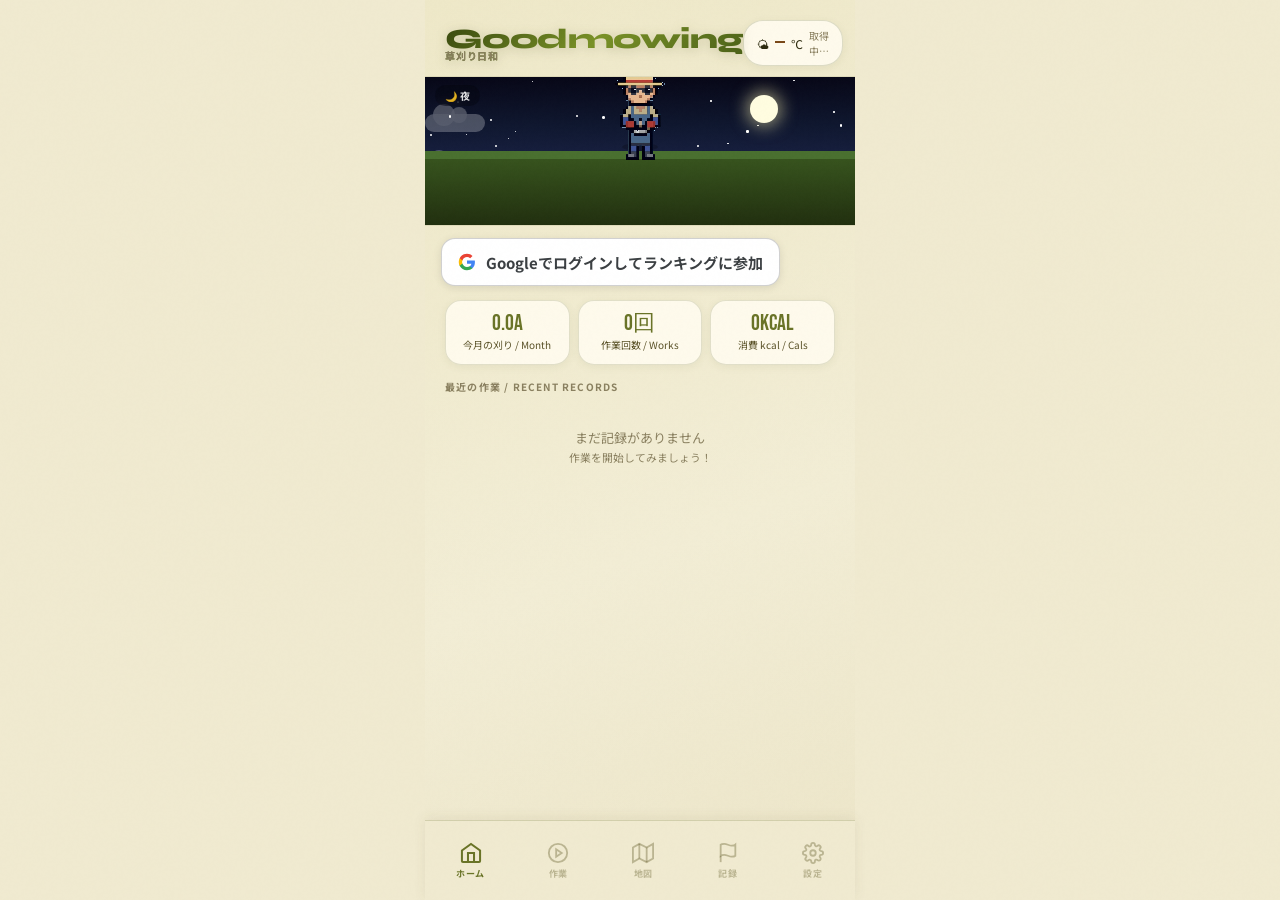
==== commit 38f6f155: "Add files via upload" ====
--- a/index.html
+++ b/index.html
@@ -2,879 +2,999 @@
 <html lang="ja">
 <head>
 <meta charset="UTF-8">
-<meta name="viewport" content="width=device-width, initial-scale=1.0, viewport-fit=cover, user-scalable=no">
+<meta name="viewport" content="width=device-width, initial-scale=1.0, viewport-fit=cover">
+<link rel="icon" type="image/png" href="icon-192.png">
+  <link rel="apple-touch-icon" href="icon-192.png">
+  <meta name="theme-color" content="#9ee840">
+
+<!-- iOS PWA 必須タグ -->
+<meta name="apple-mobile-web-app-capable" content="yes">
+<meta name="apple-mobile-web-app-status-bar-style" content="black-translucent">
+<meta name="apple-mobile-web-app-title" content="Goodmowing">
+<link rel="apple-touch-icon" href="icon-192.png">
+<link rel="apple-touch-startup-image" href="icon-512.png">
+
+<!-- 標準PWA -->
 <meta name="mobile-web-app-capable" content="yes">
-<meta name="apple-mobile-web-app-capable" content="yes">
-<meta name="apple-mobile-web-app-status-bar-style" content="default">
-<meta name="apple-mobile-web-app-title" content="勤怠記録">
-<meta name="theme-color" content="#2563EB">
-<title>勤怠記録</title>
+<meta name="description" content="草刈り作業の時間・面積・カロリーを記録・可視化するPWAアプリ">
+<title>Goodmowing</title>
 <link rel="manifest" href="manifest.json">
+<link rel="stylesheet" href="style.css">
 <link rel="preconnect" href="https://fonts.googleapis.com">
-<link href="https://fonts.googleapis.com/css2?family=Noto+Sans+JP:wght@400;500;700&family=DM+Mono:wght@400;500&display=swap" rel="stylesheet">
-<style>
-*, *::before, *::after { box-sizing: border-box; margin: 0; padding: 0; -webkit-tap-highlight-color: transparent; }
-
-:root {
-  --accent: #2563EB;
-  --accent-light: #EFF6FF;
-  --accent-text: #1D4ED8;
-  --bg: #F2F2F7;
-  --surface: #FFFFFF;
-  --surface2: #E5E5EA;
-  --border: rgba(0,0,0,0.1);
-  --text: #1A1A1A;
-  --muted: #6B7280;
-  --danger: #E24B4A;
-  --danger-light: #FEE2E2;
-  --success: #1D9E75;
-  --success-light: #D1FAE5;
-  --warning: #F59E0B;
-  --warning-light: #FEF3C7;
-  --radius: 14px;
-  --sb: env(safe-area-inset-bottom, 0px);
-  --st: env(safe-area-inset-top, 0px);
-}
-@media (prefers-color-scheme: dark) {
-  :root {
-    --bg: #000;
-    --surface: #1C1C1E;
-    --surface2: #2C2C2E;
-    --border: rgba(255,255,255,0.1);
-    --text: #F5F5F7;
-    --muted: #8E8E93;
-    --accent-light: #1E3A5F;
-    --accent-text: #60A5FA;
-    --danger-light: #7F1D1D;
-    --success-light: #064E3B;
-    --warning-light: #78350F;
-  }
-}
-
-html { height: 100%; overflow: hidden; }
-body { height: 100%; background: var(--bg); color: var(--text); font-family: 'Noto Sans JP', sans-serif; overflow: hidden; padding-top: var(--st); }
-#screen-app { display: flex; flex-direction: column; height: 100%; overflow: hidden; max-width: 100vw; }
-
-.login-screen { display: flex; flex-direction: column; align-items: center; justify-content: center; height: 100%; gap: 24px; padding: 32px; }
-.login-logo { font-size: 48px; }
-.login-title { font-size: 24px; font-weight: 700; letter-spacing: -0.03em; }
-.login-sub { font-size: 14px; color: var(--muted); text-align: center; line-height: 1.6; }
-.google-btn { display: flex; align-items: center; gap: 12px; background: var(--surface); border: 1px solid var(--border); border-radius: 12px; padding: 14px 24px; cursor: pointer; font-size: 15px; font-weight: 600; font-family: 'Noto Sans JP', sans-serif; color: var(--text); touch-action: manipulation; width: 100%; max-width: 280px; justify-content: center; }
-.google-btn:active { opacity: 0.7; }
-.google-btn svg { width: 20px; height: 20px; flex-shrink: 0; }
-.login-note { font-size: 11px; color: var(--muted); text-align: center; line-height: 1.8; }
-
-.loading-screen { display: flex; flex-direction: column; align-items: center; justify-content: center; height: 100%; gap: 16px; }
-.spinner { width: 36px; height: 36px; border: 3px solid var(--border); border-top-color: var(--accent); border-radius: 50%; animation: spin 0.8s linear infinite; }
-@keyframes spin { to { transform: rotate(360deg); } }
-.loading-text { font-size: 14px; color: var(--muted); }
-
-.shell { display: flex; flex-direction: column; height: 100%; max-width: 480px; width: 100%; margin: 0 auto; overflow: hidden; }
-
-.install-banner { display: none; background: var(--accent); color: white; padding: 10px 16px; font-size: 13px; align-items: center; gap: 10px; flex-shrink: 0; width: 100%; }
-.install-banner.show { display: flex; }
-.install-banner span { flex: 1; }
-.install-banner button { background: white; color: var(--accent); border: none; border-radius: 8px; padding: 6px 12px; font-size: 13px; font-weight: 700; cursor: pointer; }
-.install-banner .cls { background: none; color: rgba(255,255,255,.7); font-size: 18px; padding: 4px; }
-
-.topbar { flex-shrink: 0; display: flex; align-items: center; justify-content: space-between; padding: 12px 16px 10px; background: var(--bg); border-bottom: 0.5px solid var(--border); gap: 8px; }
-.topbar-left { display: flex; align-items: center; gap: 8px; min-width: 0; }
-.topbar h1 { font-size: 17px; font-weight: 700; letter-spacing: -0.02em; flex-shrink: 0; }
-.user-chip { display: flex; align-items: center; gap: 5px; background: var(--surface); border: 0.5px solid var(--border); border-radius: 20px; padding: 4px 10px 4px 6px; cursor: pointer; min-width: 0; max-width: 160px; touch-action: manipulation; }
-.user-avatar { width: 20px; height: 20px; border-radius: 50%; object-fit: cover; flex-shrink: 0; }
-.user-avatar-initials { width: 20px; height: 20px; border-radius: 50%; display: flex; align-items: center; justify-content: center; font-size: 10px; font-weight: 700; color: white; flex-shrink: 0; background: var(--accent); }
-.user-chip-name { font-size: 12px; font-weight: 500; white-space: nowrap; overflow: hidden; text-overflow: ellipsis; }
-.topbar-right { display: flex; align-items: center; gap: 6px; flex-shrink: 0; }
-.month-nav { display: flex; align-items: center; gap: 3px; }
-.month-nav button { background: var(--surface); border: 0.5px solid var(--border); border-radius: 7px; width: 28px; height: 28px; cursor: pointer; font-size: 15px; color: var(--muted); display: flex; align-items: center; justify-content: center; touch-action: manipulation; }
-.month-nav span { font-size: 12px; font-weight: 500; font-family: 'DM Mono', monospace; min-width: 52px; text-align: center; }
-.gas-badge { font-size: 11px; padding: 4px 8px; border-radius: 20px; font-weight: 600; cursor: pointer; border: none; touch-action: manipulation; white-space: nowrap; }
-.gas-badge.connected { background: var(--success-light); color: #065F46; }
-.gas-badge.disconnected { background: var(--danger-light); color: #991B1B; }
-@media (prefers-color-scheme: dark) { .gas-badge.connected { color: #6EE7B7; } .gas-badge.disconnected { color: #FCA5A5; } }
-
-.content { flex: 1; overflow-y: auto; overflow-x: hidden; -webkit-overflow-scrolling: touch; padding: 14px 16px; }
-
-.tabbar { flex-shrink: 0; display: flex; background: var(--surface); border-top: 0.5px solid var(--border); padding-bottom: var(--sb); width: 100%; }
-.tabbar-btn { flex: 1; display: flex; flex-direction: column; align-items: center; justify-content: center; gap: 3px; padding: 8px 0; border: none; background: none; cursor: pointer; color: var(--muted); font-family: 'Noto Sans JP', sans-serif; touch-action: manipulation; transition: color 0.15s; }
-.tabbar-btn.active { color: var(--accent); }
-.tabbar-icon { font-size: 21px; line-height: 1; }
-.tabbar-label { font-size: 10px; font-weight: 500; }
-
-.panel { display: none; }
-.panel.active { display: block; }
-.section-label { font-size: 11px; font-weight: 700; color: var(--muted); letter-spacing: 0.07em; text-transform: uppercase; margin-bottom: 9px; }
-
-.projects { display: grid; grid-template-columns: 1fr 1fr; gap: 9px; margin-bottom: 12px; }
-.project-card { padding: 13px 14px; border-radius: var(--radius); border: 1.5px solid var(--border); background: var(--surface); cursor: pointer; text-align: left; position: relative; overflow: hidden; font-family: 'Noto Sans JP', sans-serif; touch-action: manipulation; -webkit-user-select: none; transition: border-color 0.15s, background 0.15s; }
-.project-card:active { opacity: 0.75; }
-.project-card.selected { border-color: var(--accent); background: var(--accent-light); }
-.project-card.has-active { border-color: var(--success); background: var(--success-light); }
-.project-card .dot { width: 9px; height: 9px; border-radius: 50%; margin-bottom: 9px; display: block; }
-.project-card .pname { font-size: 14px; font-weight: 500; display: block; line-height: 1.3; }
-.project-card.selected .pname { color: var(--accent-text); }
-.project-card.has-active .pname { color: #065F46; }
-@media (prefers-color-scheme: dark) { .project-card.has-active .pname { color: #6EE7B7; } }
-.project-card .ptime { font-size: 11px; color: var(--muted); font-family: 'DM Mono', monospace; margin-top: 5px; display: block; }
-.project-card .active-badge { position: absolute; top: 8px; right: 8px; font-size: 9px; font-weight: 700; background: var(--success); color: white; padding: 2px 6px; border-radius: 10px; }
-.project-card .del-btn { position: absolute; top: 7px; right: 7px; width: 22px; height: 22px; background: var(--danger); border-radius: 50%; display: none; align-items: center; justify-content: center; font-size: 13px; color: white; border: none; cursor: pointer; touch-action: manipulation; line-height: 1; }
-.projects.edit-mode .project-card { animation: wobble 0.35s ease-in-out infinite alternate; }
-.projects.edit-mode .project-card .active-badge { display: none; }
-.projects.edit-mode .project-card .del-btn { display: flex; }
-@keyframes wobble { 0%{transform:rotate(-1.5deg)} 100%{transform:rotate(1.5deg)} }
-.drag-handle { font-size: 18px; color: var(--muted); cursor: grab; margin-right: 4px; flex-shrink: 0; }
-
-.projects-footer { display: flex; gap: 7px; margin-bottom: 16px; align-items: stretch; }
-.add-project-row { display: flex; gap: 7px; flex: 1; min-width: 0; }
-.add-project-row input { flex: 1; min-width: 0; font-size: 16px; font-family: 'Noto Sans JP', sans-serif; padding: 10px 12px; border: 0.5px solid var(--border); border-radius: 10px; background: var(--surface); color: var(--text); }
-.add-project-row input:focus { outline: none; border-color: var(--accent); }
-.add-project-row select { font-size: 18px; width: 44px; border: 0.5px solid var(--border); border-radius: 10px; background: var(--surface); cursor: pointer; flex-shrink: 0; }
-.add-project-row .add-btn { padding: 10px 12px; font-size: 13px; border-radius: 10px; border: 0.5px solid var(--border); background: var(--surface2); cursor: pointer; color: var(--text); font-family: 'Noto Sans JP', sans-serif; touch-action: manipulation; white-space: nowrap; flex-shrink: 0; }
-.edit-toggle { padding: 10px 12px; font-size: 12px; font-weight: 700; border-radius: 10px; border: 0.5px solid var(--border); background: var(--surface); cursor: pointer; color: var(--muted); font-family: 'Noto Sans JP', sans-serif; touch-action: manipulation; white-space: nowrap; flex-shrink: 0; }
-.edit-toggle.on { background: var(--danger-light); color: var(--danger); border-color: var(--danger); }
-
-.clockio-area { display: flex; flex-direction: column; align-items: center; gap: 12px; padding: 8px 0 14px; }
-.current-time { font-family: 'DM Mono', monospace; font-size: 38px; font-weight: 500; letter-spacing: 0.03em; }
-.clockio-btn { width: 130px; height: 130px; border-radius: 50%; border: none; cursor: pointer; display: flex; flex-direction: column; align-items: center; justify-content: center; gap: 5px; font-family: 'Noto Sans JP', sans-serif; touch-action: manipulation; -webkit-user-select: none; transition: transform 0.15s; }
-.clockio-btn:active { transform: scale(0.92); }
-.clockio-btn.idle { background: var(--surface2); border: 2.5px solid var(--border); color: var(--muted); }
-.clockio-btn.clocked { background: var(--success); color: white; animation: pulse-green 2s ease-in-out infinite; }
-.clockio-btn .btn-icon { font-size: 28px; line-height: 1; }
-.clockio-btn .btn-label { font-size: 14px; font-weight: 700; }
-@keyframes pulse-green { 0%,100%{box-shadow:0 0 0 0 rgba(29,158,117,.35)} 50%{box-shadow:0 0 0 18px rgba(29,158,117,0)} }
-.clockio-status { font-size: 13px; color: var(--muted); text-align: center; line-height: 1.6; min-height: 2.5em; }
-.clockio-status .elapsed { color: var(--success); font-weight: 700; font-family: 'DM Mono', monospace; font-size: 15px; }
-.clockio-status .warn { color: var(--danger); }
-
-.memo-row { margin-bottom: 14px; }
-.memo-row input { width: 100%; font-size: 16px; font-family: 'Noto Sans JP', sans-serif; padding: 10px 12px; border: 0.5px solid var(--border); border-radius: 10px; background: var(--surface); color: var(--text); }
-.memo-row input:focus { outline: none; border-color: var(--accent); }
-
-.records { display: flex; flex-direction: column; gap: 6px; }
-.record { background: var(--surface); border-radius: 12px; padding: 12px 14px; display: flex; align-items: center; gap: 10px; border: 0.5px solid var(--border); }
-.record.modified { border-color: var(--warning); background: var(--warning-light); }
-.record .rdot { width: 7px; height: 7px; border-radius: 50%; flex-shrink: 0; }
-.record .rinfo { flex: 1; min-width: 0; }
-.record .rname { font-size: 14px; font-weight: 500; white-space: nowrap; overflow: hidden; text-overflow: ellipsis; }
-.record .rmeta { font-size: 11px; color: var(--muted); font-family: 'DM Mono', monospace; margin-top: 3px; }
-.record .rmemo { font-size: 11px; color: var(--muted); margin-top: 2px; font-style: italic; }
-.record .rmodified { font-size: 10px; color: var(--warning); font-weight: 700; margin-top: 2px; }
-.record .rtime { font-size: 14px; font-family: 'DM Mono', monospace; font-weight: 500; flex-shrink: 0; }
-.record .rsync { font-size: 10px; padding: 2px 5px; border-radius: 4px; flex-shrink: 0; }
-.record .rsync.ok { background: var(--success-light); color: #065F46; }
-.record .rsync.ng { background: #FEF3C7; color: #92400E; }
-@media (prefers-color-scheme: dark) { .record .rsync.ok { color: #6EE7B7; } .record .rsync.ng { background:#78350F; color:#FCD34D; } }
-.record .rdel { background: none; border: none; color: var(--muted); cursor: pointer; font-size: 15px; padding: 4px 6px; border-radius: 6px; flex-shrink: 0; touch-action: manipulation; }
-.record .rdel:active { color: var(--danger); }
-
-.summary-grid { display: grid; grid-template-columns: 1fr 1fr; gap: 9px; margin-bottom: 14px; }
-.metric { background: var(--surface); border-radius: 12px; padding: 14px 16px; border: 0.5px solid var(--border); }
-.metric .mlabel { font-size: 11px; color: var(--muted); margin-bottom: 5px; font-weight: 500; }
-.metric .mvalue { font-size: 24px; font-weight: 500; font-family: 'DM Mono', monospace; letter-spacing: -0.02em; }
-.chart-wrap { background: var(--surface); border: 0.5px solid var(--border); border-radius: var(--radius); padding: 14px 16px; margin-bottom: 10px; }
-.chart-title { font-size: 11px; font-weight: 700; color: var(--muted); margin-bottom: 12px; letter-spacing: 0.06em; text-transform: uppercase; }
-.bar-row { display: flex; align-items: center; gap: 8px; margin-bottom: 9px; }
-.bar-label { font-size: 12px; color: var(--text); width: 88px; flex-shrink: 0; white-space: nowrap; overflow: hidden; text-overflow: ellipsis; }
-.bar-track { flex: 1; height: 20px; background: var(--surface2); border-radius: 5px; overflow: hidden; }
-.bar-fill { height: 100%; border-radius: 5px; transition: width 0.5s ease; }
-.bar-val { font-size: 11px; font-family: 'DM Mono', monospace; color: var(--muted); width: 42px; text-align: right; flex-shrink: 0; }
-
-.action-btn { width: 100%; padding: 14px; font-size: 15px; font-family: 'Noto Sans JP', sans-serif; font-weight: 500; border-radius: 12px; border: 0.5px solid var(--border); background: var(--surface); cursor: pointer; color: var(--text); margin-bottom: 9px; touch-action: manipulation; }
-.action-btn:active { opacity: 0.7; }
-.action-btn.primary { background: var(--accent); color: white; border-color: transparent; }
-.empty { text-align: center; padding: 2.5rem; font-size: 14px; color: var(--muted); }
-
-.modal-bg { display: none; position: fixed; inset: 0; background: rgba(0,0,0,0.5); z-index: 200; align-items: flex-end; justify-content: center; }
-.modal-bg.open { display: flex; }
-.modal { background: var(--surface); border-radius: 20px 20px 0 0; padding: 20px 20px calc(16px + var(--sb)); width: 100%; max-height: 85vh; overflow-y: auto; }
-.modal-handle { width: 36px; height: 4px; background: var(--border); border-radius: 2px; margin: 0 auto 16px; }
-.modal h2 { font-size: 17px; font-weight: 700; margin-bottom: 14px; }
-.modal label { font-size: 12px; font-weight: 700; color: var(--muted); display: block; margin-bottom: 6px; letter-spacing: 0.04em; text-transform: uppercase; }
-.modal input { width: 100%; font-size: 16px; font-family: 'Noto Sans JP', sans-serif; padding: 12px 14px; border: 0.5px solid var(--border); border-radius: 10px; background: var(--surface2); color: var(--text); margin-bottom: 12px; }
-.modal input:focus { outline: none; border-color: var(--accent); }
-.modal-btns { display: flex; gap: 9px; margin-top: 4px; }
-.modal-btns button { flex: 1; padding: 14px; font-size: 15px; border-radius: 12px; border: 0.5px solid var(--border); cursor: pointer; font-family: 'Noto Sans JP', sans-serif; font-weight: 500; touch-action: manipulation; }
-.modal-btns .save-btn { background: var(--accent); color: white; border-color: transparent; }
-.modal-btns .cancel-btn { background: var(--surface2); color: var(--text); }
-
-.account-info { display: flex; align-items: center; gap: 12px; padding: 14px; background: var(--surface2); border-radius: 12px; margin-bottom: 16px; }
-.account-photo { width: 44px; height: 44px; border-radius: 50%; object-fit: cover; }
-.account-photo-initials { width: 44px; height: 44px; border-radius: 50%; background: var(--accent); display: flex; align-items: center; justify-content: center; font-size: 18px; font-weight: 700; color: white; flex-shrink: 0; }
-.account-detail { flex: 1; min-width: 0; }
-.account-name { font-size: 15px; font-weight: 600; }
-.account-email { font-size: 12px; color: var(--muted); margin-top: 2px; white-space: nowrap; overflow: hidden; text-overflow: ellipsis; }
-
-.steps { background: var(--surface2); border-radius: 10px; padding: 12px 14px; margin-bottom: 14px; font-size: 12px; color: var(--muted); line-height: 2.1; }
-.steps b { color: var(--text); font-weight: 600; }
-
-.sync-log { background: var(--surface2); border-radius: 10px; padding: 12px 14px; margin-bottom: 14px; font-size: 12px; max-height: 320px; overflow-y: auto; }
-.sync-summary { font-weight: 600; color: var(--text); margin-bottom: 10px; font-size: 13px; }
-.log-item { display: flex; align-items: flex-start; gap: 8px; padding: 5px 0; border-bottom: 0.5px solid var(--border); line-height: 1.5; }
-.log-item:last-child { border-bottom: none; }
-.log-icon { flex-shrink: 0; font-weight: 700; }
-.log-modified .log-icon { color: var(--warning); }
-.log-new .log-icon { color: var(--success); }
-.log-ok .log-icon { color: var(--muted); }
-.log-text { color: var(--text); }
-</style>
+<link rel="preconnect" href="https://fonts.gstatic.com" crossorigin>
+<link href="https://fonts.googleapis.com/css2?family=Syne:wght@700;800&family=Bebas+Neue&family=Noto+Sans+JP:wght@400;700;900&display=swap" rel="stylesheet">
+<link rel="stylesheet" href="https://cdn.jsdelivr.net/npm/leaflet@1.9.4/dist/leaflet.min.css"/>
+<script src="https://cdn.jsdelivr.net/npm/leaflet@1.9.4/dist/leaflet.min.js"></script>
+<!-- Firebase -->
+<script type="module">
+  import { initializeApp } from 'https://www.gstatic.com/firebasejs/10.12.0/firebase-app.js';
+  import { getAuth, GoogleAuthProvider, signInWithPopup, signInWithRedirect, getRedirectResult, signOut, onAuthStateChanged }
+    from 'https://www.gstatic.com/firebasejs/10.12.0/firebase-auth.js';
+  import { getFirestore, collection, addDoc, getDocs, query, where, orderBy, limit, doc, setDoc, getDoc, deleteDoc, serverTimestamp }
+    from 'https://www.gstatic.com/firebasejs/10.12.0/firebase-firestore.js';
+
+  // ══════════════════════════════
+  // 🔧 ここにFirebaseの設定値を入力
+  // ══════════════════════════════
+  const firebaseConfig = {
+    apiKey:            "AIzaSyA2o1FVJT7BJ5jDY1wzGbSFFkasKWcRDFk",
+    authDomain:        "goodmowing-apps.firebaseapp.com",
+    projectId:         "goodmowing-apps",
+    storageBucket:     "goodmowing-apps.firebasestorage.app",
+    messagingSenderId: "12288537416",
+    appId:             "1:12288537416:web:6d97149c1d8a4e2638b97d",
+    measurementId:     "G-NS3SN425FQ",
+  };
+  // ══════════════════════════════
+
+  const app  = initializeApp(firebaseConfig);
+  const auth = getAuth(app);
+  const db   = getFirestore(app);
+  const provider = new GoogleAuthProvider();
+
+  // グローバルに公開
+  window._fb = { auth, db, provider, signInWithPopup, signInWithRedirect, getRedirectResult, signOut,
+    onAuthStateChanged, collection, addDoc, getDocs, query, where,
+    orderBy, limit, doc, setDoc, getDoc, deleteDoc, serverTimestamp };
+
+  // 認証状態の変化を監視
+  onAuthStateChanged(auth, user => {
+    window._fbUser = user || null;
+    if (typeof onAuthStateChange === 'function') {
+      onAuthStateChange(user);
+    } else {
+      window._pendingAuthUser = user;
+    }
+  });
+
+  // ★ Googleログイン（popup方式）
+  // COOPの警告は無害 - ログイン自体は動作する
+  window.signInGoogle = async function() {
+    try {
+      // iOSはリダイレクト方式、それ以外はポップアップ
+      const isIOS = /iPhone|iPad|iPod/.test(navigator.userAgent);
+      if (isIOS) {
+        await signInWithRedirect(auth, provider);
+      } else {
+        await signInWithPopup(auth, provider);
+      }
+    } catch(e) {
+      if (e.code === 'auth/popup-closed-by-user' || e.code === 'auth/cancelled-popup-request') {
+        return; // ユーザーがキャンセルした
+      }
+      console.error('Login error:', e.code, e.message);
+      if (typeof showToast === 'function') showToast('ログインに失敗しました: ' + (e.code || e.message));
+    }
+  };
+  window.signOutGoogle = async function() {
+    if (!confirm('ログアウトしますか？')) return;
+    await signOut(auth);
+    if (typeof showToast === 'function') showToast('ログアウトしました');
+    if (typeof updateAuthUI === 'function') updateAuthUI();
+  };
+  window.demoSignIn = window.signInGoogle;
+</script>
 </head>
 <body>
 
-<div id="screen-loading" class="loading-screen">
-  <div class="spinner"></div>
-  <div class="loading-text">読み込み中...</div>
+<!-- アップデートバナー（SW更新検知時に表示） -->
+<div id="update-banner" style="display:none;position:fixed;bottom:80px;left:50%;transform:translateX(-50%);z-index:9999;background:#4a6018;color:#fff;padding:12px 20px;border-radius:24px;font-size:14px;font-weight:700;box-shadow:0 4px 20px rgba(0,0,0,.3);cursor:pointer;white-space:nowrap;font-family:'Noto Sans JP',sans-serif" onclick="applyUpdate()">
+  🆕 アップデートがあります → タップして更新
 </div>
-
-<div id="screen-login" class="login-screen" style="display:none;">
-  <div class="login-logo">⏱</div>
-  <div class="login-title">勤怠記録</div>
-  <div class="login-sub">Googleアカウントでサインインすると<br>どの端末からでも記録を確認できます</div>
-  <button class="google-btn" onclick="signInWithGoogle()">
-    <svg viewBox="0 0 24 24" xmlns="http://www.w3.org/2000/svg">
-      <path d="M22.56 12.25c0-.78-.07-1.53-.2-2.25H12v4.26h5.92c-.26 1.37-1.04 2.53-2.21 3.31v2.77h3.57c2.08-1.92 3.28-4.74 3.28-8.09z" fill="#4285F4"/>
-      <path d="M12 23c2.97 0 5.46-.98 7.28-2.66l-3.57-2.77c-.98.66-2.23 1.06-3.71 1.06-2.86 0-5.29-1.93-6.16-4.53H2.18v2.84C3.99 20.53 7.7 23 12 23z" fill="#34A853"/>
-      <path d="M5.84 14.09c-.22-.66-.35-1.36-.35-2.09s.13-1.43.35-2.09V7.07H2.18C1.43 8.55 1 10.22 1 12s.43 3.45 1.18 4.93l2.85-2.22.81-.62z" fill="#FBBC05"/>
-      <path d="M12 5.38c1.62 0 3.06.56 4.21 1.64l3.15-3.15C17.45 2.09 14.97 1 12 1 7.7 1 3.99 3.47 2.18 7.07l3.66 2.84c.87-2.6 3.3-4.53 6.16-4.53z" fill="#EA4335"/>
-    </svg>
-    Googleでサインイン
-  </button>
-  <div class="login-note">サインイン状態はブラウザに保存されます<br>次回から自動的にログインします</div>
-</div>
-
-<div id="screen-app" style="display:none;">
-  <div class="install-banner" id="install-banner">
-    <span>ホーム画面に追加するとアプリとして使えます</span>
-    <button onclick="installPWA()">追加</button>
-    <button class="cls" onclick="document.getElementById('install-banner').classList.remove('show')">✕</button>
-  </div>
-
-  <div class="shell">
-    <div class="topbar">
-      <div class="topbar-left">
-        <h1>勤怠</h1>
-        <div class="user-chip" id="user-chip" onclick="openModal('account-modal')">
-          <div class="user-avatar-initials" id="chip-avatar">?</div>
-          <span class="user-chip-name" id="chip-name">...</span>
-        </div>
-      </div>
-      <div class="topbar-right">
-        <div class="month-nav">
-          <button onclick="changeMonth(-1)">‹</button>
-          <span id="month-label"></span>
-          <button onclick="changeMonth(1)">›</button>
-        </div>
-        <button class="gas-badge disconnected" id="gas-badge" onclick="openModal('gas-modal')">GAS</button>
-        <button class="gas-badge connected" id="sync-btn" onclick="syncFromSheet()" style="background:var(--accent-light);color:var(--accent-text);">↓同期</button>
-      </div>
-    </div>
-
-    <div class="content" id="content">
-      <div class="panel active" id="panel-clock">
-        <div class="section-label">プロジェクト</div>
-        <div class="projects" id="project-list"></div>
-        <div class="projects-footer">
-          <div class="add-project-row">
-            <select id="new-color">
-              <option value="#2563EB">🔵</option>
-              <option value="#E24B4A">🔴</option>
-              <option value="#1D9E75">🟢</option>
-              <option value="#F59E0B">🟡</option>
-              <option value="#8B5CF6">🟣</option>
-              <option value="#EC4899">🩷</option>
-              <option value="#6B7280">⚪</option>
+<div id="app">
+
+
+  <!-- ══════════════════════════════
+       DEMO SCREEN（初回起動・ウェルカム）
+  ══════════════════════════════ -->
+  <div class="screen active" id="screen-demo">
+    <div class="demo-wrap" id="demo-wrap">
+
+      <!-- ロゴ -->
+      <div class="demo-logo">
+        <div class="demo-logo-text" style="font-family:'Syne',sans-serif;font-size:38px;font-weight:800;letter-spacing:-.01em;line-height:1;background:linear-gradient(135deg,#3a4a10 0%,#7a9228 45%,#4a6018 100%);-webkit-background-clip:text;-webkit-text-fill-color:transparent;background-clip:text;filter:drop-shadow(0 4px 8px rgba(74,82,24,.25))">Goodmowing</div>
+        <div class="demo-logo-sub" style="font-size:14px;font-weight:700;letter-spacing:.2em;margin-top:10px;color:#8a8060">草刈り日和</div>
+      </div>
+
+      <!-- フィールド（時間帯・天気対応） -->
+      <div class="demo-field" id="demo-field">
+        <div class="demo-sky" id="demo-sky"></div>
+        <div class="demo-stars" id="demo-stars"></div>
+        <div class="demo-moon" id="demo-moon"></div>
+        <div class="demo-sun" id="demo-sun"></div>
+        <div class="demo-rain" id="demo-rain"></div>
+        <div class="demo-cloud demo-cloud1" id="demo-cloud1"></div>
+        <div class="demo-cloud demo-cloud2" id="demo-cloud2"></div>
+        <div class="demo-ground" id="demo-ground">
+          <div class="demo-ground-top" id="demo-ground-top"></div>
+          <div class="demo-mowed" id="demo-mowed"></div>
+        </div>
+        <div class="demo-shadow" id="demo-shadow"></div>
+        <div class="demo-zzz" id="demo-zzz">z z z</div>
+        <div class="demo-time-badge" id="demo-time-badge"></div>
+        <div class="demo-char" id="demo-char">
+          <img id="demo-img" src="[data-uri]" alt="キャラ">
+        </div>
+        <div id="demo-particles"></div>
+      </div>
+
+      <!-- キャッチコピー -->
+      <div class="demo-catch">
+        <div class="demo-catch-title">今日の一刈りが、<br>里山の明日をつくる。</div>
+        <div class="demo-catch-sub">草を刈ることは、自然を守ること。<br>あなたの作業を記録して、未来へつなごう。</div>
+      </div>
+
+      <!-- 機能紹介 -->
+      <div class="demo-features">
+        <div class="demo-feature" id="demo-f1">
+          <div class="demo-feature-icon">📍</div>
+          <div>
+            <div class="demo-feature-text">GPS で刈取面積を自動計測</div>
+            <div class="demo-feature-sub">歩いた軌跡から刈幅を計算</div>
+          </div>
+        </div>
+        <div class="demo-feature" id="demo-f2">
+          <div class="demo-feature-icon">🔥</div>
+          <div>
+            <div class="demo-feature-text">消費カロリーをリアルタイム表示</div>
+            <div class="demo-feature-sub">地形・機材・気温を考慮して計算</div>
+          </div>
+        </div>
+        <div class="demo-feature" id="demo-f3">
+          <div class="demo-feature-icon">🏆</div>
+          <div>
+            <div class="demo-feature-text">今日のランキングに参加</div>
+            <div class="demo-feature-sub">記録を公開して仲間と競おう</div>
+          </div>
+        </div>
+      </div>
+
+      <!-- Googleログインボタン -->
+      <div class="demo-actions">
+        <button class="btn-google-login demo-google-btn" id="demo-google-btn" onclick="demoSignIn()">
+          <svg width="20" height="20" viewBox="0 0 24 24">
+            <path fill="#4285F4" d="M22.56 12.25c0-.78-.07-1.53-.2-2.25H12v4.26h5.92c-.26 1.37-1.04 2.53-2.21 3.31v2.77h3.57c2.08-1.92 3.28-4.74 3.28-8.09z"/>
+            <path fill="#34A853" d="M12 23c2.97 0 5.46-.98 7.28-2.66l-3.57-2.77c-.98.66-2.23 1.06-3.71 1.06-2.86 0-5.29-1.93-6.16-4.53H2.18v2.84C3.99 20.53 7.7 23 12 23z"/>
+            <path fill="#FBBC05" d="M5.84 14.09c-.22-.66-.35-1.36-.35-2.09s.13-1.43.35-2.09V7.07H2.18C1.43 8.55 1 10.22 1 12s.43 3.45 1.18 4.93l3.66-2.84z"/>
+            <path fill="#EA4335" d="M12 5.38c1.62 0 3.06.56 4.21 1.64l3.15-3.15C17.45 2.09 14.97 1 12 1 7.7 1 3.99 3.47 2.18 7.07l3.66 2.84c.87-2.6 3.3-4.53 6.16-4.53z"/>
+          </svg>
+          Googleでログインして始める
+        </button>
+      </div>
+
+    </div>
+  </div><!-- /demo -->
+
+
+  <!-- ══════════════════════════════
+       HOME SCREEN
+  ══════════════════════════════ -->
+  <div class="screen" id="screen-home">
+
+    <div class="home-header">
+      <div class="app-logo" style="font-family:'Syne',sans-serif;font-weight:800;letter-spacing:-.02em;background:linear-gradient(135deg,#3a4a10,#7a9228,#4a6018);-webkit-background-clip:text;-webkit-text-fill-color:transparent;background-clip:text;filter:drop-shadow(0 2px 6px rgba(74,82,24,.2))">Goodmowing<small style="-webkit-text-fill-color:var(--text-muted);background:none;filter:none;font-family:'Noto Sans JP',sans-serif">草刈り日和</small></div>
+      <div class="weather-pill">
+        <span id="weather-icon">🌤</span>
+        <span id="weather-temp" class="temp">—</span>℃
+        <span id="weather-label" class="weather-status">取得中…</span>
+      </div>
+    </div>
+
+    <!-- ホームのデモフィールド（天気・時間帯連動） -->
+    <div class="home-field" id="home-field">
+      <div class="demo-sky" id="home-sky"></div>
+      <div class="demo-stars" id="home-stars"></div>
+      <div class="demo-moon" id="home-moon"></div>
+      <div class="demo-sun" id="home-sun"></div>
+      <div class="demo-rain" id="home-rain"></div>
+      <div class="demo-cloud demo-cloud1" id="home-cloud1"></div>
+      <div class="demo-cloud demo-cloud2" id="home-cloud2"></div>
+      <div class="demo-ground" id="home-ground">
+        <div class="demo-ground-top" id="home-ground-top"></div>
+        <div class="demo-mowed" id="home-mowed"></div>
+      </div>
+      <div class="demo-shadow" id="home-shadow"></div>
+      <div class="demo-zzz" id="home-zzz">z z z</div>
+      <div class="demo-time-badge" id="home-time-badge"></div>
+      <div class="demo-char" id="home-char">
+        <img id="home-char-img" src="" alt="">
+      </div>
+      <div id="home-particles"></div>
+    </div>
+
+    <!-- ログイン状態バナー -->
+    <div id="home-login-banner" style="margin:12px 16px 0;display:none">
+      <button class="btn-google-login" onclick="signInGoogle()" style="height:48px;font-size:15px;border-radius:14px">
+        <svg width="18" height="18" viewBox="0 0 24 24"><path fill="#4285F4" d="M22.56 12.25c0-.78-.07-1.53-.2-2.25H12v4.26h5.92c-.26 1.37-1.04 2.53-2.21 3.31v2.77h3.57c2.08-1.92 3.28-4.74 3.28-8.09z"/><path fill="#34A853" d="M12 23c2.97 0 5.46-.98 7.28-2.66l-3.57-2.77c-.98.66-2.23 1.06-3.71 1.06-2.86 0-5.29-1.93-6.16-4.53H2.18v2.84C3.99 20.53 7.7 23 12 23z"/><path fill="#FBBC05" d="M5.84 14.09c-.22-.66-.35-1.36-.35-2.09s.13-1.43.35-2.09V7.07H2.18C1.43 8.55 1 10.22 1 12s.43 3.45 1.18 4.93l3.66-2.84z"/><path fill="#EA4335" d="M12 5.38c1.62 0 3.06.56 4.21 1.64l3.15-3.15C17.45 2.09 14.97 1 12 1 7.7 1 3.99 3.47 2.18 7.07l3.66 2.84c.87-2.6 3.3-4.53 6.16-4.53z"/></svg>
+        Googleでログインしてランキングに参加
+      </button>
+    </div>
+
+    <!-- ログイン済みユーザー情報 -->
+    <div id="home-user-card" style="margin:12px 16px 0;display:none;background:rgba(255,252,240,.8);border:1px solid rgba(74,82,24,.12);border-radius:14px;padding:10px 14px;display:none;align-items:center;gap:10px">
+      <img id="home-user-avatar" src="" alt="" style="width:36px;height:36px;border-radius:50%;object-fit:cover;border:2px solid rgba(74,82,24,.2)">
+      <div style="flex:1;min-width:0">
+        <div id="home-user-name" style="font-weight:700;font-size:14px;color:var(--khaki2);overflow:hidden;text-overflow:ellipsis;white-space:nowrap"></div>
+        <div id="home-user-sub" style="font-size:11px;color:var(--text-muted)">ランキング参加中</div>
+      </div>
+      <button onclick="navigate('settings')" style="background:none;border:1px solid rgba(74,82,24,.2);border-radius:8px;padding:4px 10px;font-size:11px;color:var(--text-muted);cursor:pointer">設定</button>
+    </div>
+
+    <div class="stats-strip">
+      <div class="stat-pill">
+        <div class="stat-pill-val" id="stat-month-area">—</div>
+        <div class="stat-pill-lbl">今月の刈り / Month</div>
+      </div>
+      <div class="stat-pill">
+        <div class="stat-pill-val" id="stat-month-count">—</div>
+        <div class="stat-pill-lbl">作業回数 / Works</div>
+      </div>
+      <div class="stat-pill">
+        <div class="stat-pill-val" id="stat-month-kcal">—</div>
+        <div class="stat-pill-lbl">消費 kcal / Cals</div>
+      </div>
+    </div>
+
+
+
+    <div class="section-header">最近の作業 / Recent Records</div>
+    <div class="record-list" id="home-record-list"></div>
+    <div class="spacer-lg"></div>
+  </div><!-- /home -->
+
+
+  <!-- ══════════════════════════════
+       WORK SCREEN
+  ══════════════════════════════ -->
+  <div class="screen" id="screen-work">
+
+    <!-- 作業開始前UI -->
+    <div id="work-start-area">
+
+      <!-- キャラフィールド（待機中） -->
+      <div class="char-field" id="work-idle-field">
+        <div class="cf-sky">
+          <div class="cf-cloud cf-cloud1"></div>
+          <div class="cf-cloud cf-cloud2"></div>
+        </div>
+        <div class="cf-ground">
+          <div class="cf-ground-top"></div>
+        </div>
+        <div class="cf-shadow" id="work-idle-shadow"></div>
+        <div class="cf-char standing" id="work-idle-char">
+          <img id="work-idle-img" src="" alt="">
+        </div>
+      </div>
+
+      <!-- 大きなタイマー（タップで開始） -->
+      <button id="btn-start-work" class="work-idle-timer-btn" onclick="openStartModal()">
+        <div class="work-idle-timer-ring">
+          <div class="work-idle-timer-time">00:00</div>
+          <div class="work-idle-timer-label">タップして開始</div>
+          <div class="work-idle-timer-sub">TAP TO START</div>
+        </div>
+      </button>
+
+    </div>
+
+    <!-- 作業中UI（作業開始後に表示） -->
+    <div id="work-active-area" style="display:none">
+
+      <div class="work-header">
+        <div class="work-label">作業中 / Working</div>
+        <div class="work-equipment" id="work-equipment-label">—</div>
+      </div>
+
+      <div class="timer-wrap">
+        <div class="timer-ring-container">
+          <svg viewBox="0 0 210 210">
+            <circle class="ring-bg"   cx="105" cy="105" r="96"/>
+            <circle class="ring-prog" cx="105" cy="105" r="96" id="ring-prog"/>
+          </svg>
+          <div class="timer-center">
+            <div class="timer-display" id="timer-display" style="font-size:42px">00:00</div>
+            <div class="timer-sublabel" style="font-size:9px">経過時間</div>
+            <div class="timer-gps no-gps" id="gps-status" style="font-size:9px">📵 GPS待機中…</div>
+          </div>
+        </div>
+      </div>
+
+      <!-- ── キャラクターフィールド ── -->
+      <div class="char-field" id="char-field">
+        <div class="cf-sky">
+          <div class="cf-cloud cf-cloud1"></div>
+          <div class="cf-cloud cf-cloud2"></div>
+        </div>
+        <div class="cf-ground">
+          <div class="cf-ground-top"></div>
+          <div class="cf-mowed" id="cf-mowed"></div>
+        </div>
+        <div class="cf-shadow" id="cf-shadow"></div>
+        <div class="cf-char standing" id="cf-char">
+          <img id="cf-img" src="" alt="キャラクター">
+        </div>
+        <div id="cf-particles"></div>
+      </div>
+
+      <div class="metrics-row">
+        <div class="metric-card">
+          <div class="metric-val" id="metric-area">0.0</div>
+          <div class="metric-unit">a（推定）</div>
+          <div class="metric-lbl">刈取面積 / Area</div>
+          <div class="metric-sub">GPS算出</div>
+        </div>
+        <div class="metric-card">
+          <div class="metric-val" id="metric-kcal">0</div>
+          <div class="metric-unit">kcal</div>
+          <div class="metric-lbl">消費カロリー</div>
+          <div class="metric-sub">MET×地形係数</div>
+        </div>
+        <div class="metric-card">
+          <div class="metric-val" id="metric-efficiency">—</div>
+          <div class="metric-unit">a/h</div>
+          <div class="metric-lbl">作業効率</div>
+          <div class="metric-sub">今日のペース</div>
+        </div>
+      </div>
+
+      <div class="fun-bar">
+        <div class="fun-bar-icon">🌿</div>
+        <div class="fun-bar-text" id="fun-bar-text">作業開始後に表示されます</div>
+      </div>
+
+      <div class="safety-warn" id="work-safety"></div>
+
+    </div><!-- /work-active-area -->
+
+    <div class="work-controls">
+      <button class="btn-pause" id="btn-pause">
+        <svg width="16" height="16" viewBox="0 0 24 24" fill="currentColor"><rect x="6" y="4" width="4" height="16"/><rect x="14" y="4" width="4" height="16"/></svg>
+        ⏸ 休憩
+      </button>
+      <button class="btn-danger btn-end" id="btn-end">
+        <svg width="16" height="16" viewBox="0 0 24 24" fill="currentColor"><rect x="3" y="3" width="18" height="18" rx="2"/></svg>
+        作業終了 / End
+      </button>
+    </div>
+    <div style="text-align:center;padding:8px 0 4px">
+      <button onclick="discardWork()" style="background:none;border:none;color:var(--text-muted);font-size:12px;cursor:pointer;text-decoration:underline;font-family:'Noto Sans JP',sans-serif">
+        記録せずに終了
+      </button>
+    </div>
+    <div class="spacer-md"></div>
+  </div><!-- /work -->
+
+
+  <!-- ══════════════════════════════
+       RESULT SCREEN
+  ══════════════════════════════ -->
+  <div class="screen" id="screen-result">
+
+    <div class="result-header">
+      <div class="result-congrats">✨ おつかれさまでした！ / Great work!</div>
+      <div class="result-title">作業完了！</div>
+      <!-- ガッツポーズキャラ -->
+      <div style="text-align:center;margin:-8px 0 4px">
+        <img id="result-char-guts" src="" alt="キャラ" style="height:96px;width:auto;image-rendering:pixelated;filter:drop-shadow(0 4px 12px rgba(74,82,24,.2))">
+      </div>
+    </div>
+
+    <div class="share-card">
+      <div class="share-top">
+        <div class="share-meta">
+          <div class="share-date" id="result-date">—</div>
+          <div class="share-spot" id="result-spot">—</div>
+          <div class="share-tags">
+            <span class="tag" id="result-terrain-tag">—</span>
+            <span class="tag tag-green" id="result-equip-tag">—</span>
+          </div>
+        </div>
+      </div>
+
+      <div class="share-numbers">
+        <div class="share-num">
+          <div class="share-num-val" id="result-time-val">—</div>
+          <div class="share-num-unit" id="result-time-unit">h:m</div>
+          <div class="share-num-lbl">作業時間</div>
+        </div>
+        <div class="share-num">
+          <div class="share-num-val" id="result-area-val">—</div>
+          <div class="share-num-unit">a</div>
+          <div class="share-num-lbl">刈取面積</div>
+        </div>
+        <div class="share-num">
+          <div class="share-num-val" id="result-kcal-val">—</div>
+          <div class="share-num-unit">kcal</div>
+          <div class="share-num-lbl">消費カロリー</div>
+        </div>
+      </div>
+
+      <div class="share-badges" id="result-badges"></div>
+      <div class="share-equiv" id="result-equiv">—</div>
+      <div class="share-card-watermark">草刈りTRACKER</div>
+    </div>
+
+    <!-- Share text -->
+    <div style="margin:0 16px 12px;background:rgba(255,255,255,.92);border-radius:14px;padding:12px 14px;">
+      <div style="font-size:10px;font-weight:700;letter-spacing:.08em;color:rgba(80,90,40,.6);text-transform:uppercase;margin-bottom:7px">シェアテキスト / Share Text</div>
+      <div id="share-text-preview" style="font-size:13px;color:rgba(50,60,20,.85);line-height:1.7;"></div>
+    </div>
+
+    <div class="share-actions">
+      <!-- 作業場所の設定（保存前） -->
+      <div style="background:rgba(255,255,255,.05);border:1px solid rgba(255,255,255,.1);border-radius:16px;padding:14px 16px;margin-bottom:4px">
+        <div style="font-size:10px;font-weight:700;letter-spacing:.1em;color:rgba(255,255,255,.4);text-transform:uppercase;margin-bottom:10px">📍 作業場所 / Spot</div>
+        <!-- 既存スポット選択 -->
+        <div id="result-spot-selector" style="display:flex;flex-direction:column;gap:6px;margin-bottom:10px;max-height:130px;overflow-y:auto"></div>
+        <!-- 新規スポット名入力 -->
+        <div id="result-new-spot-area">
+          <input class="form-input" id="result-spot-name" type="text"
+            placeholder="場所の名前を入力（新規登録）"
+            style="font-size:14px;margin-bottom:8px"
+            oninput="onResultSpotNameInput()">
+          <div style="display:flex;gap:6px;align-items:center;flex-wrap:wrap">
+            <select class="form-input" id="result-spot-freq" style="font-size:13px;padding:7px 10px;flex:1">
+              <option value="2">年2回</option>
+              <option value="3" selected>年3回</option>
+              <option value="4">年4回</option>
+              <option value="6">年6回</option>
+              <option value="12">毎月</option>
             </select>
-            <input type="text" id="new-project-name" placeholder="プロジェクトを追加..."/>
-            <button class="add-btn" onclick="addProject()">追加</button>
-          </div>
-          <button class="edit-toggle" id="edit-toggle" onclick="toggleEditMode()">編集</button>
-        </div>
-        <div class="section-label">打刻</div>
-        <div class="clockio-area">
-          <div class="current-time" id="current-time">--:--:--</div>
-          <button class="clockio-btn idle" id="clockio-btn" onclick="handleClockIO()">
-            <span id="btn-icon" class="btn-icon">🟢</span>
-            <span id="btn-label" class="btn-label">出勤</span>
+            <div style="display:flex;gap:5px">
+              <div class="spot-color-opt selected" data-color="#9ee840" onclick="selectSpotColor('#9ee840')" style="width:22px;height:22px;border-radius:50%;background:#9ee840;border:2px solid white;cursor:pointer;flex-shrink:0"></div>
+              <div class="spot-color-opt" data-color="#6ab82e" onclick="selectSpotColor('#6ab82e')" style="width:22px;height:22px;border-radius:50%;background:#6ab82e;border:2px solid transparent;cursor:pointer;flex-shrink:0"></div>
+              <div class="spot-color-opt" data-color="#e8a020" onclick="selectSpotColor('#e8a020')" style="width:22px;height:22px;border-radius:50%;background:#e8a020;border:2px solid transparent;cursor:pointer;flex-shrink:0"></div>
+              <div class="spot-color-opt" data-color="#d94f2a" onclick="selectSpotColor('#d94f2a')" style="width:22px;height:22px;border-radius:50%;background:#d94f2a;border:2px solid transparent;cursor:pointer;flex-shrink:0"></div>
+              <div class="spot-color-opt" data-color="#7ab8c8" onclick="selectSpotColor('#7ab8c8')" style="width:22px;height:22px;border-radius:50%;background:#7ab8c8;border:2px solid transparent;cursor:pointer;flex-shrink:0"></div>
+            </div>
+            <button onclick="attachCurrentLocationToResult()" style="flex-shrink:0;height:36px;padding:0 12px;background:rgba(158,232,64,.1);border:1px solid rgba(158,232,64,.28);border-radius:10px;color:var(--neon);font-size:11px;font-weight:700;cursor:pointer;white-space:nowrap">📍 現在地</button>
+          </div>
+          <div id="result-location-status" style="font-size:10px;color:rgba(255,255,255,.35);margin-top:5px;min-height:14px"></div>
+        </div>
+      </div>
+
+      <button class="btn-share-x" id="btn-share-x">
+        <svg width="16" height="16" viewBox="0 0 24 24" fill="white"><path d="M18.244 2.25h3.308l-7.227 8.26 8.502 11.24H16.17l-4.714-6.231-5.401 6.231H2.747l7.73-8.835L1.254 2.25H8.08l4.713 6.231zm-1.161 17.52h1.833L7.084 4.126H5.117z"/></svg>
+        Xへシェア / Share to X
+      </button>
+      <button class="btn-insta-story" id="btn-share-story" onclick="shareToStory()">
+        <svg width="16" height="16" viewBox="0 0 24 24" fill="none" stroke="white" stroke-width="2"><rect x="2" y="2" width="20" height="20" rx="5"/><circle cx="12" cy="12" r="4"/><circle cx="17.5" cy="6.5" r="1.5" fill="white" stroke="none"/></svg>
+        📸 ストーリーズ用画像を作成
+      </button>
+      <button class="btn-secondary" id="btn-copy-share">📋 テキストをコピー / Copy text</button>
+      <button class="btn-primary" style="height:54px;font-size:22px" onclick="saveAndGoHome()">
+        ✓ 記録を保存する / Save
+      </button>
+    </div>
+    <div class="spacer-md"></div>
+  </div><!-- /result -->
+
+
+  <!-- ══════════════════════════════
+       MAP SCREEN
+  ══════════════════════════════ -->
+  <div class="screen" id="screen-map">
+
+    <div class="map-header">
+      <div class="map-title">草刈りMAP</div>
+      <div class="map-filters">
+        <button class="filter-btn active" id="filter-all"   onclick="setMapFilter('all')">全期間</button>
+        <button class="filter-btn"        id="filter-month" onclick="setMapFilter('month')">今月</button>
+        <button class="filter-btn"        id="filter-live"  onclick="setMapFilter('live')">🔴 LIVE</button>
+      </div>
+    </div>
+
+    <!-- Leaflet map -->
+    <div id="leaflet-map"></div>
+
+    <!-- 現在地ボタン -->
+    <button id="btn-locate" onclick="locateMe()" title="現在地へ">
+      <svg width="20" height="20" viewBox="0 0 24 24" fill="none" stroke="currentColor" stroke-width="2.5">
+        <circle cx="12" cy="12" r="3"/><path d="M12 2v3M12 19v3M2 12h3M19 12h3"/>
+        <path d="M12 8a4 4 0 100 8 4 4 0 000-8z" stroke-width="1.5" opacity=".4"/>
+      </svg>
+    </button>
+
+    <!-- 地図凡例（地図の下に移動） -->
+
+    <div class="map-legend-below">
+      <div class="legend-item"><div class="legend-dot" style="background:#9ee840;border:1px solid #6ab82e"></div>直近7日</div>
+      <div class="legend-item"><div class="legend-dot" style="background:rgba(106,184,46,.6)"></div>今月</div>
+      <div class="legend-item"><div class="legend-dot" style="background:rgba(106,184,46,.25)"></div>過去</div>
+    </div>
+
+    <div class="map-stats">
+      <div class="map-stat"><div class="map-stat-val" id="map-total-area">—</div><div class="map-stat-lbl">年間累計 / Total</div></div>
+      <div class="map-stat"><div class="map-stat-val" id="map-spot-count">—</div><div class="map-stat-lbl">スポット数 / Spots</div></div>
+      <div class="map-stat"><div class="map-stat-val" id="map-work-count">—</div><div class="map-stat-lbl">作業回数 / Works</div></div>
+    </div>
+
+    <div class="cal-wrap">
+      <div class="cal-title">月別作業カレンダー / Monthly Log</div>
+      <div class="cal-months" id="cal-months"></div>
+    </div>
+
+    <!-- スポット一覧（タップで地図移動） -->
+    <div class="cal-wrap" id="map-spot-list-wrap">
+      <div class="cal-title" style="display:flex;align-items:center;justify-content:space-between">
+        <span>📍 作業スポット / Spots</span>
+        <span id="map-spot-list-count" style="font-size:12px;color:var(--text-muted)"></span>
+      </div>
+      <div id="map-spot-list"></div>
+    </div>
+
+    <div class="spacer-lg"></div>
+  </div><!-- /map -->
+
+
+  <!-- ══════════════════════════════
+       RECORDS SCREEN（ランキング統合）
+  ══════════════════════════════ -->
+  <div class="screen" id="screen-records">
+
+    <div class="records-header">
+      <div class="records-title">記録 / Records</div>
+      <button class="csv-btn" id="btn-export-csv">
+        <svg width="14" height="14" viewBox="0 0 24 24" fill="none" stroke="currentColor" stroke-width="2"><path d="M21 15v4a2 2 0 01-2 2H5a2 2 0 01-2-2v-4"/><polyline points="7 10 12 15 17 10"/><line x1="12" y1="15" x2="12" y2="3"/></svg>
+        CSV
+      </button>
+    </div>
+
+    <!-- タブ切替 -->
+    <div class="rec-tabs">
+      <button class="rec-tab active" id="tab-my"      onclick="switchRecTab('my')">📋 自分の記録</button>
+      <button class="rec-tab"        id="tab-ranking" onclick="switchRecTab('ranking')">🏆 今週のランキング</button>
+    </div>
+
+    <!-- ══ 自分の記録タブ ══ -->
+    <div id="rec-panel-my">
+      <div class="summary-row">
+        <div class="summary-card"><div class="summary-card-val" id="rec-total-area">—</div><div class="summary-card-lbl">累計面積 / Total Area</div></div>
+        <div class="summary-card"><div class="summary-card-val" id="rec-total-kcal">—</div><div class="summary-card-lbl">累計カロリー / Total Cals</div></div>
+        <div class="summary-card"><div class="summary-card-val" id="rec-total-time">—</div><div class="summary-card-lbl">総作業時間 / Total Time</div></div>
+        <div class="summary-card"><div class="summary-card-val" id="rec-total-count">—</div><div class="summary-card-lbl">作業回数 / Works</div></div>
+      </div>
+
+      <div class="chart-wrap">
+        <div class="chart-title">月別刈取面積 / Monthly Area (last 6 months)</div>
+        <div class="chart-bars" id="month-chart"></div>
+      </div>
+
+      <div class="section-header">すべての記録 / All Records</div>
+      <div class="all-records" id="all-records"></div>
+    </div>
+
+    <!-- ══ ランキングタブ ══ -->
+    <div id="rec-panel-ranking" class="hidden">
+
+      <!-- 自分の今日の記録・公開ボタン -->
+      <div id="my-rank-card" class="my-rank-card hidden">
+        <div class="my-rank-inner">
+          <div class="my-rank-left">
+            <div class="my-rank-pos" id="my-rank-pos">—</div>
+            <div style="font-size:10px;color:var(--text-muted)">順位</div>
+          </div>
+          <div class="my-rank-center">
+            <div class="my-rank-name" id="my-rank-name">—</div>
+            <div class="my-rank-stats" id="my-rank-stats">—</div>
+          </div>
+          <div class="my-rank-right">
+            <button class="btn-publish" id="btn-publish" onclick="publishTodayRecord()">
+              🌐 公開する
+            </button>
+          </div>
+        </div>
+      </div>
+
+      <!-- 未ログインバナー -->
+      <div id="login-banner" class="login-banner">
+        <div class="login-banner-text">
+          <div style="font-size:14px;font-weight:700;color:var(--text-main);margin-bottom:4px">Googleアカウントでログイン</div>
+          <div style="font-size:12px;color:var(--text-muted)">ランキングに参加・記録を公開できます</div>
+        </div>
+        <button class="btn-google-login" onclick="signInGoogle()">
+          <svg width="18" height="18" viewBox="0 0 24 24"><path fill="#4285F4" d="M22.56 12.25c0-.78-.07-1.53-.2-2.25H12v4.26h5.92c-.26 1.37-1.04 2.53-2.21 3.31v2.77h3.57c2.08-1.92 3.28-4.74 3.28-8.09z"/><path fill="#34A853" d="M12 23c2.97 0 5.46-.98 7.28-2.66l-3.57-2.77c-.98.66-2.23 1.06-3.71 1.06-2.86 0-5.29-1.93-6.16-4.53H2.18v2.84C3.99 20.53 7.7 23 12 23z"/><path fill="#FBBC05" d="M5.84 14.09c-.22-.66-.35-1.36-.35-2.09s.13-1.43.35-2.09V7.07H2.18C1.43 8.55 1 10.22 1 12s.43 3.45 1.18 4.93l3.66-2.84z"/><path fill="#EA4335" d="M12 5.38c1.62 0 3.06.56 4.21 1.64l3.15-3.15C17.45 2.09 14.97 1 12 1 7.7 1 3.99 3.47 2.18 7.07l3.66 2.84c.87-2.6 3.3-4.53 6.16-4.53z"/></svg>
+          ログイン
+        </button>
+      </div>
+
+      <div class="section-header" style="display:flex;align-items:center;justify-content:space-between;padding-right:16px">
+        <span>本日のトップ / Today's Top <span id="ranking-count" style="font-weight:400;font-size:10px;color:var(--text-muted)"></span></span>
+        <span id="ranking-date" style="font-size:10px;color:var(--text-muted)"></span>
+      </div>
+
+      <div id="ranking-list" class="ranking-list">
+        <div class="ranking-loading" id="ranking-loading">
+          <div class="loading-spinner"></div>
+          <div style="font-size:13px;color:var(--text-muted);margin-top:8px">読み込み中…</div>
+        </div>
+      </div>
+
+      <div style="padding:10px 20px 4px;text-align:center">
+        <button class="btn-secondary" style="width:auto;padding:0 24px;height:42px;font-size:16px" onclick="loadRanking()">↺ 更新</button>
+      </div>
+    </div>
+
+    <div class="spacer-lg"></div>
+  </div><!-- /records -->
+
+
+  <!-- ══════════════════════════════
+       SETTINGS SCREEN
+  ══════════════════════════════ -->
+  <div class="screen" id="screen-settings">
+
+    <div class="settings-header">設定 / Settings</div>
+
+    <!-- Google認証カード -->
+    <div class="settings-section">
+      <div class="settings-section-title">アカウント / Account</div>
+      <div class="settings-card">
+        <!-- 未ログイン -->
+        <div id="auth-logged-out" class="settings-row" style="flex-direction:column;align-items:flex-start;gap:10px">
+          <div>
+            <div class="settings-row-label">Googleアカウント</div>
+            <div class="settings-row-sublabel">ログインするとランキングに参加できます</div>
+          </div>
+          <button class="btn-google-login" onclick="signInGoogle()" style="width:100%">
+            <svg width="18" height="18" viewBox="0 0 24 24"><path fill="#4285F4" d="M22.56 12.25c0-.78-.07-1.53-.2-2.25H12v4.26h5.92c-.26 1.37-1.04 2.53-2.21 3.31v2.77h3.57c2.08-1.92 3.28-4.74 3.28-8.09z"/><path fill="#34A853" d="M12 23c2.97 0 5.46-.98 7.28-2.66l-3.57-2.77c-.98.66-2.23 1.06-3.71 1.06-2.86 0-5.29-1.93-6.16-4.53H2.18v2.84C3.99 20.53 7.7 23 12 23z"/><path fill="#FBBC05" d="M5.84 14.09c-.22-.66-.35-1.36-.35-2.09s.13-1.43.35-2.09V7.07H2.18C1.43 8.55 1 10.22 1 12s.43 3.45 1.18 4.93l3.66-2.84z"/><path fill="#EA4335" d="M12 5.38c1.62 0 3.06.56 4.21 1.64l3.15-3.15C17.45 2.09 14.97 1 12 1 7.7 1 3.99 3.47 2.18 7.07l3.66 2.84c.87-2.6 3.3-4.53 6.16-4.53z"/></svg>
+            Googleでログイン / Sign in with Google
           </button>
-          <div class="clockio-status" id="clockio-status"></div>
-        </div>
-        <div class="memo-row">
-          <input type="text" id="memo-input" placeholder="メモ（退勤時に記録されます）..." maxlength="100"/>
-        </div>
-      </div>
-
-      <div class="panel" id="panel-log">
-        <div class="records" id="record-list"></div>
-        <div class="empty" id="log-empty" style="display:none;">この月の記録はありません</div>
-        <button class="action-btn" id="resync-btn" onclick="resyncPending()" style="display:none;margin-top:10px;">🔄 未送信をGASへ再送信</button>
-      </div>
-
-      <div class="panel" id="panel-monthly">
-        <div class="summary-grid">
-          <div class="metric"><div class="mlabel">合計時間</div><div class="mvalue" id="total-hours">0h</div></div>
-          <div class="metric"><div class="mlabel">作業日数</div><div class="mvalue" id="work-days">0日</div></div>
-        </div>
-        <div class="chart-wrap">
-          <div class="chart-title">プロジェクト別</div>
-          <div id="bar-chart"></div>
-          <div class="empty" id="chart-empty" style="display:none;">データがありません</div>
-        </div>
-        <button class="action-btn" onclick="exportCSV()">📥 CSVエクスポート</button>
-        <button class="action-btn primary" id="gas-push-btn" onclick="pushAllToGas()" style="display:none;">☁️ スプレッドシートへ送信</button>
-      </div>
-    </div>
-
-    <nav class="tabbar">
-      <button class="tabbar-btn active" id="tab-clock" onclick="switchTab('clock')">
-        <span class="tabbar-icon">⏱</span><span class="tabbar-label">打刻</span>
+        </div>
+        <!-- ログイン済み -->
+        <div id="auth-logged-in" class="hidden">
+          <div class="settings-row">
+            <div>
+              <div class="settings-row-label" id="auth-user-name">—</div>
+              <div class="settings-row-sublabel" id="auth-user-email">—</div>
+            </div>
+            <button onclick="signOutGoogle()"
+              style="background:rgba(184,48,16,.1);border:1px solid rgba(184,48,16,.2);border-radius:10px;padding:7px 13px;font-size:12px;font-weight:700;color:var(--danger);cursor:pointer">
+              ログアウト
+            </button>
+          </div>
+          <div class="settings-row">
+            <div class="settings-row-label">ニックネーム<br><span class="settings-row-sublabel">ランキングに表示される名前</span></div>
+            <input class="settings-input" id="setting-nickname" type="text" placeholder="あなたの名前" style="width:130px">
+          </div>
+        </div>
+      </div>
+    </div>
+
+    <div class="settings-section">
+      <div class="settings-section-title">プロフィール / Profile</div>
+      <div class="settings-card">
+        <div class="settings-row">
+          <div><div class="settings-row-label">体重 / Weight</div>
+          <div class="settings-row-sublabel">カロリー計算に使用</div></div>
+          <div style="display:flex;align-items:center;gap:6px">
+            <input class="settings-input" id="setting-weight" type="number" min="30" max="150" step="0.5">
+            <span style="font-size:12px;color:var(--text-muted)">kg</span>
+          </div>
+        </div>
+      </div>
+    </div>
+
+    <div class="settings-section">
+      <div class="settings-section-title">デフォルト機材 / Default Equipment</div>
+      <div class="settings-card">
+        <div class="settings-row">
+          <div class="settings-row-label">機材 / Equipment</div>
+          <select class="settings-select" id="setting-equip">
+            <option value="kari">刈払い機 / Brush Cutter</option>
+            <option value="spider">スパイダーモア / Spider Mower</option>
+            <option value="hammer">ハンマーナイフモア / Hammer Knife</option>
+            <option value="hand">手押しモア / Walk-Behind</option>
+            <option value="other">その他 / Other</option>
+          </select>
+        </div>
+        <div class="settings-row">
+          <div class="settings-row-label">刈払い機：メーカー</div>
+          <select class="settings-select" id="setting-kari-maker">
+            <option value="orec">オーレック</option>
+            <option value="kyoritsu">共立（やまびこ）</option>
+            <option value="shindaiwa">シンダイワ</option>
+            <option value="honda">Honda</option>
+            <option value="kubota">クボタ</option>
+            <option value="makita">マキタ</option>
+            <option value="husq">ハスクバーナ</option>
+            <option value="other">その他</option>
+          </select>
+        </div>
+        <div class="settings-row">
+          <div class="settings-row-label">スパイダー機種</div>
+          <select class="settings-select" id="setting-spider">
+            <option value="SP851">オーレック SP851 (85cm)</option>
+            <option value="SP852">オーレック SP852 (85cm)</option>
+            <option value="SMP60">オーレック SMP60 (60cm)</option>
+            <option value="SMP80">オーレック SMP80 (80cm)</option>
+            <option value="SPM710">共立 SPM710 (71cm)</option>
+            <option value="SPM812">共立 SPM812 (81cm)</option>
+            <option value="SZR850">クボタ SZR850 (85cm)</option>
+            <option value="YSM850G">ヤンマー YSM850G (85cm)</option>
+          </select>
+        </div>
+        <div class="settings-row">
+          <div class="settings-row-label">ハンマーナイフ機種</div>
+          <select class="settings-select" id="setting-hammer">
+            <option value="HRC662">オーレック HRC662 (62cm)</option>
+            <option value="HRC802">オーレック HRC802 (80cm)</option>
+            <option value="MHR651">共立 MHR651 (65cm)</option>
+            <option value="MHR801">共立 MHR801 (80cm)</option>
+            <option value="KRC800">クボタ KRC800 (80cm)</option>
+            <option value="AM30">ゼノア AM30 (90cm)</option>
+          </select>
+        </div>
+      </div>
+    </div>
+
+    <div class="settings-section">
+      <div class="settings-section-title">実績 / Achievements</div>
+      <div class="settings-card">
+        <div class="settings-row">
+          <div class="settings-row-label">獲得バッジ / Badges</div>
+          <div class="settings-value" id="setting-badges">—</div>
+        </div>
+      </div>
+    </div>
+
+    <div class="settings-section">
+      <button class="btn-primary" id="btn-save-settings" style="height:50px;font-size:20px">
+        ✓ 設定を保存 / Save Settings
       </button>
-      <button class="tabbar-btn" id="tab-log" onclick="switchTab('log')">
-        <span class="tabbar-icon">📋</span><span class="tabbar-label">記録</span>
+    </div>
+
+    <!-- フィードバック -->
+    <div class="settings-section">
+      <div class="settings-section-title">フィードバック / Feedback</div>
+      <div class="settings-card">
+        <div style="padding:14px 16px;display:flex;flex-direction:column;gap:10px">
+          <div style="font-size:12px;color:var(--text-sub);line-height:1.6">
+            ご意見・ご要望・バグ報告をお気軽にどうぞ。<br>開発の参考にします！
+          </div>
+          <!-- カテゴリ選択 -->
+          <div style="display:grid;grid-template-columns:repeat(3,1fr);gap:6px">
+            <button class="fb-cat-btn selected" data-cat="idea" onclick="selectFbCat('idea')">💡 アイデア</button>
+            <button class="fb-cat-btn" data-cat="bug" onclick="selectFbCat('bug')">🐛 バグ報告</button>
+            <button class="fb-cat-btn" data-cat="other" onclick="selectFbCat('other')">💬 その他</button>
+          </div>
+          <!-- 評価 -->
+          <div style="display:flex;gap:6px;align-items:center">
+            <span style="font-size:11px;font-weight:700;color:var(--text-muted)">評価：</span>
+            <div style="display:flex;gap:4px" id="fb-stars">
+              <span class="fb-star" data-v="1" onclick="selectFbStar(1)">☆</span>
+              <span class="fb-star" data-v="2" onclick="selectFbStar(2)">☆</span>
+              <span class="fb-star" data-v="3" onclick="selectFbStar(3)">☆</span>
+              <span class="fb-star" data-v="4" onclick="selectFbStar(4)">☆</span>
+              <span class="fb-star" data-v="5" onclick="selectFbStar(5)">☆</span>
+            </div>
+          </div>
+          <!-- テキスト -->
+          <textarea id="fb-text"
+            style="width:100%;min-height:90px;background:rgba(74,82,24,.07);border:1px solid rgba(74,82,24,.2);border-radius:10px;padding:10px 12px;color:var(--text-main);font-size:14px;font-family:'Noto Sans JP',sans-serif;resize:vertical;line-height:1.6"
+            placeholder="自由に入力してください…"></textarea>
+          <button onclick="submitFeedback()"
+            style="width:100%;height:46px;background:linear-gradient(135deg,var(--khaki2),var(--khaki));border:none;border-radius:12px;font-family:'Bebas Neue';font-size:20px;letter-spacing:.1em;color:#f5f0d8;cursor:pointer;box-shadow:0 4px 14px rgba(74,82,24,.28);transition:transform .15s"
+            id="fb-submit-btn">
+            📨 送信する / Send
+          </button>
+        </div>
+      </div>
+    </div>
+
+    <!-- ── 管理者パネル（管理者のみ表示） ── -->
+    <div id="admin-panel" style="display:none;margin-bottom:16px">
+      <div class="settings-section-title" style="color:#c07020">🔐 管理者メニュー</div>
+      <div style="background:rgba(255,252,240,.95);border:1px solid rgba(200,120,20,.2);border-radius:16px;padding:16px">
+        <div style="font-size:12px;color:var(--text-muted);margin-bottom:12px">アクセスを許可するGoogleアカウントのメールアドレスを登録してください。</div>
+        <div style="display:flex;flex-direction:column;gap:8px;margin-bottom:12px">
+          <input type="email" id="admin-new-email" class="text-input" placeholder="example@gmail.com" style="width:100%;font-size:14px;height:42px">
+          <button id="admin-add-btn" onclick="addUser()" style="height:42px;width:100%;background:#4a6018;color:#fff;border:none;border-radius:10px;font-size:14px;font-weight:700;cursor:pointer">＋ 追加する</button>
+        </div>
+        <div style="font-size:11px;font-weight:700;color:var(--text-muted);letter-spacing:.06em;margin-bottom:6px">許可済みユーザー</div>
+        <div id="admin-allowlist"></div>
+      </div>
+    </div>
+
+    <div class="danger-zone">
+      <div class="settings-section-title" style="color:rgba(217,79,42,.6)">危険ゾーン / Danger Zone</div>
+      <button class="btn-danger-full" id="btn-clear-data">🗑 全データを削除 / Clear All Data</button>
+    </div>
+    <div class="spacer-lg"></div>
+  </div><!-- /settings -->
+
+
+  <!-- ══════════════════════════════
+       BOTTOM NAV
+  ══════════════════════════════ -->
+  <nav id="bottom-nav">
+    <button class="nav-btn active" id="nav-home" data-screen="home">
+      <svg viewBox="0 0 24 24" fill="none" stroke="currentColor" stroke-width="2"><path d="M3 9.5L12 3l9 6.5V20a1 1 0 01-1 1H4a1 1 0 01-1-1V9.5z"/><path d="M9 21V12h6v9"/></svg>
+      <span>ホーム</span>
+    </button>
+    <button class="nav-btn" id="nav-work" data-screen="work">
+      <svg viewBox="0 0 24 24" fill="none" stroke="currentColor" stroke-width="2"><circle cx="12" cy="12" r="10"/><polygon points="10 8 16 12 10 16 10 8"/></svg>
+      <span>作業</span>
+    </button>
+    <button class="nav-btn" id="nav-map" data-screen="map">
+      <svg viewBox="0 0 24 24" fill="none" stroke="currentColor" stroke-width="2"><polygon points="1 6 1 22 8 18 16 22 23 18 23 2 16 6 8 2 1 6"/><line x1="8" y1="2" x2="8" y2="18"/><line x1="16" y1="6" x2="16" y2="22"/></svg>
+      <span>地図</span>
+    </button>
+    <button class="nav-btn" id="nav-records" data-screen="records">
+      <svg viewBox="0 0 24 24" fill="none" stroke="currentColor" stroke-width="2"><path d="M4 15s1-1 4-1 5 2 8 2 4-1 4-1V3s-1 1-4 1-5-2-8-2-4 1-4 1z"/><line x1="4" y1="22" x2="4" y2="15"/></svg>
+      <span>記録</span>
+    </button>
+    <button class="nav-btn" id="nav-settings" data-screen="settings">
+      <svg viewBox="0 0 24 24" fill="none" stroke="currentColor" stroke-width="2"><circle cx="12" cy="12" r="3"/><path d="M19.4 15a1.65 1.65 0 00.33 1.82l.06.06a2 2 0 010 2.83 2 2 0 01-2.83 0l-.06-.06a1.65 1.65 0 00-1.82-.33 1.65 1.65 0 00-1 1.51V21a2 2 0 01-4 0v-.09A1.65 1.65 0 009 19.4a1.65 1.65 0 00-1.82.33l-.06.06a2 2 0 01-2.83-2.83l.06-.06A1.65 1.65 0 004.68 15a1.65 1.65 0 00-1.51-1H3a2 2 0 010-4h.09A1.65 1.65 0 004.6 9a1.65 1.65 0 00-.33-1.82l-.06-.06a2 2 0 012.83-2.83l.06.06A1.65 1.65 0 009 4.68a1.65 1.65 0 001-1.51V3a2 2 0 014 0v.09a1.65 1.65 0 001 1.51 1.65 1.65 0 001.82-.33l.06-.06a2 2 0 012.83 2.83l-.06.06A1.65 1.65 0 0019.4 9a1.65 1.65 0 001.51 1H21a2 2 0 010 4h-.09a1.65 1.65 0 00-1.51 1z"/></svg>
+      <span>設定</span>
+    </button>
+  </nav>
+
+
+  <!-- ══════════════════════════════
+       MODALS
+  ══════════════════════════════ -->
+
+  <!-- Start Modal -->
+  <div class="modal-overlay" id="modal-start">
+    <div class="modal-sheet">
+      <div class="modal-handle"></div>
+      <div class="modal-title">作業を開始 / Start Work</div>
+
+      <!-- 上部ボタン（2:1レイアウト） -->
+      <div class="modal-action-row">
+        <button class="btn-primary modal-begin-btn" onclick="startWork()">
+          <svg viewBox="0 0 24 24" fill="none" stroke="currentColor" stroke-width="2.5" width="18" height="18"><polygon points="5 3 19 12 5 21 5 3"/></svg>
+          作業開始
+        </button>
+        <button class="btn-secondary modal-cancel-btn" id="modal-start-close-top">キャンセル</button>
+      </div>
+
+      <div class="start-form-grid">
+
+        <!-- ① 機材カテゴリ -->
+        <div class="form-group">
+          <label>機材 / Equipment</label>
+          <div class="form-select-row" style="grid-template-columns:repeat(3,1fr)">
+            <button class="form-select-btn equip-btn selected" data-equip="kari" onclick="selectEquip('kari')">🌀 刈払い機<br><small>Brush Cutter</small></button>
+            <button class="form-select-btn equip-btn" data-equip="spider" onclick="selectEquip('spider')">🕷 スパイダーモア<br><small>Spider Mower</small></button>
+            <button class="form-select-btn equip-btn" data-equip="hammer" onclick="selectEquip('hammer')">🔨 ハンマーナイフ<br><small>Hammer Knife</small></button>
+            <button class="form-select-btn equip-btn" data-equip="hand" onclick="selectEquip('hand')">🔧 手押しモア<br><small>Walk-Behind</small></button>
+            <button class="form-select-btn equip-btn" data-equip="other" onclick="selectEquip('other')">⚙ その他<br><small>Other</small></button>
+          </div>
+        </div>
+
+        <!-- ② 刈払い機：メーカー選択 -->
+        <div class="form-group" id="kari-maker-row">
+          <label>メーカー / Maker</label>
+          <div class="form-select-row" style="grid-template-columns:repeat(3,1fr)" id="kari-maker-btns"></div>
+        </div>
+
+        <!-- ③ 刈払い機：機種選択 -->
+        <div class="form-group" id="kari-model-row">
+          <label>機種 / Model</label>
+          <div class="form-select-row" style="grid-template-columns:repeat(2,1fr)" id="kari-model-btns"></div>
+        </div>
+
+        <!-- ④ 刈払い機：先端ツール -->
+        <div class="form-group" id="blade-row">
+          <label>先端ツール / Blade Type</label>
+          <div class="form-select-row">
+            <button class="form-select-btn blade-btn selected" data-blade="chip255" onclick="selectBlade('chip255')">🔵 チップソー 255mm</button>
+            <button class="form-select-btn blade-btn" data-blade="chip230" onclick="selectBlade('chip230')">🔵 チップソー 230mm</button>
+            <button class="form-select-btn blade-btn" data-blade="nylon" onclick="selectBlade('nylon')">🟡 ナイロンコード</button>
+            <button class="form-select-btn blade-btn" data-blade="grass" onclick="selectBlade('grass')">🟢 草刈刃</button>
+          </div>
+        </div>
+
+        <!-- ② スパイダーモア：機種選択 -->
+        <div class="form-group hidden" id="spider-model-row">
+          <label>機種 / Model</label>
+          <div class="form-select-row" style="grid-template-columns:repeat(2,1fr)" id="spider-model-btns"></div>
+        </div>
+
+        <!-- ② ハンマーナイフ：機種選択 -->
+        <div class="form-group hidden" id="hammer-model-row">
+          <label>機種 / Model</label>
+          <div class="form-select-row" style="grid-template-columns:repeat(2,1fr)" id="hammer-model-btns"></div>
+        </div>
+
+        <!-- 機種サマリー（選択確認） -->
+        <div id="model-summary" style="font-size:11px;color:var(--neon);padding:2px 2px 0;min-height:18px;font-weight:700;letter-spacing:.02em"></div>
+
+        <!-- Terrain -->
+        <div class="form-group">
+          <label>地形・難易度 / Terrain</label>
+          <div id="slope-hint" class="hidden" style="font-size:11px;color:var(--lime);margin-bottom:6px;padding:6px 10px;background:rgba(158,232,64,.06);border-radius:8px;border:1px solid rgba(158,232,64,.15)"></div>
+          <div class="form-select-row" style="grid-template-columns:repeat(4,1fr)">
+            <button class="form-select-btn modal-terrain-btn selected" data-terrain="flat">🟢 平地<br><small>★☆☆☆</small><br><small style="color:var(--text-muted)">0〜5°</small></button>
+            <button class="form-select-btn modal-terrain-btn" data-terrain="gentle">🟡 緩傾斜<br><small>★★☆☆</small><br><small style="color:var(--text-muted)">5〜15°</small></button>
+            <button class="form-select-btn modal-terrain-btn" data-terrain="steep">🟠 急傾斜<br><small>★★★☆</small><br><small style="color:var(--text-muted)">15〜30°</small></button>
+            <button class="form-select-btn modal-terrain-btn" data-terrain="extreme">🔴 激急斜面<br><small>★★★★</small><br><small style="color:var(--text-muted)">30°以上</small></button>
+          </div>
+          <!-- 目安テーブル -->
+          <div class="terrain-guide">
+            <div class="terrain-guide-row">🟢 <span class="tg-label">平地</span><span class="tg-desc">田んぼの畦畔・道路沿い。歩いても疲れない</span></div>
+            <div class="terrain-guide-row">🟡 <span class="tg-label">緩傾斜</span><span class="tg-desc">法面・果樹園。少し前傾みになる程度</span></div>
+            <div class="terrain-guide-row">🟠 <span class="tg-label">急傾斜</span><span class="tg-desc">河川堤防・急な法面。踏ん張らないと滑る</span></div>
+            <div class="terrain-guide-row">🔴 <span class="tg-label">激急斜面</span><span class="tg-desc">ほぼ崖。安全帯が必要なレベル</span></div>
+          </div>
+        </div>
+
+        <!-- Safety hint -->
+        <div class="safety-warn" id="modal-safety"></div>
+
+      </div><!-- /form-grid -->
+
+      <!-- 下部ボタン（2:1レイアウト） -->
+      <div class="modal-action-row" style="margin-top:16px">
+        <button class="btn-primary modal-begin-btn" onclick="startWork()">
+          <svg viewBox="0 0 24 24" fill="none" stroke="currentColor" stroke-width="2.5" width="18" height="18"><polygon points="5 3 19 12 5 21 5 3"/></svg>
+          作業開始！
+        </button>
+        <button class="btn-secondary modal-cancel-btn" id="modal-start-close">キャンセル</button>
+      </div>
+    </div>
+  </div><!-- /modal-start -->
+
+  <!-- ══ 初回ログイン設定モーダル ══ -->
+  <div class="modal-overlay" id="modal-first-setup" style="z-index:2000">
+    <div class="modal-sheet">
+      <div class="modal-handle"></div>
+      <div class="modal-title">🌿 ようこそ！プロフィール設定</div>
+      <p style="font-size:13px;color:var(--text-muted);margin:0 0 16px;line-height:1.7">ニックネームと体重を設定してください。<br>体重は消費カロリーの計算に使います。</p>
+
+      <div class="form-group">
+        <label>ニックネーム</label>
+        <input type="text" id="setup-nickname" class="text-input" placeholder="草刈り太郎" maxlength="20" style="font-size:16px">
+      </div>
+      <div class="form-group">
+        <label>体重（kg）</label>
+        <input type="number" id="setup-weight" class="text-input" placeholder="65" min="30" max="200" step="1" style="font-size:16px">
+      </div>
+
+      <button class="btn-primary" onclick="saveFirstSetup()" style="margin-top:8px">
+        ✓ 設定して始める
       </button>
-      <button class="tabbar-btn" id="tab-monthly" onclick="switchTab('monthly')">
-        <span class="tabbar-icon">📊</span><span class="tabbar-label">月次</span>
-      </button>
-    </nav>
-  </div>
-</div>
-
-<!-- 同期ログ modal -->
-<div class="modal-bg" id="sync-log-modal" onclick="bgClick(event,'sync-log-modal')">
-  <div class="modal">
-    <div class="modal-handle"></div>
-    <h2>同期ログ</h2>
-    <div class="sync-log" id="sync-log-content"></div>
-    <div class="modal-btns">
-      <button class="cancel-btn" onclick="closeModal('sync-log-modal')">閉じる</button>
-    </div>
-  </div>
-</div>
-
-<!-- Account modal -->
-<div class="modal-bg" id="account-modal" onclick="bgClick(event,'account-modal')">
-  <div class="modal">
-    <div class="modal-handle"></div>
-    <h2>アカウント</h2>
-    <div class="account-info" id="account-info"></div>
-    <div class="modal-btns">
-      <button class="cancel-btn" onclick="closeModal('account-modal')">閉じる</button>
-      <button class="save-btn" style="background:var(--danger);border-color:transparent;" onclick="signOut()">サインアウト</button>
-    </div>
-  </div>
-</div>
-
-<!-- GAS modal -->
-<div class="modal-bg" id="gas-modal" onclick="bgClick(event,'gas-modal')">
-  <div class="modal">
-    <div class="modal-handle"></div>
-    <h2>GAS 連携設定</h2>
-    <div class="steps">
-      <b>手順</b><br>
-      1. <b>kintai_gas.js</b> を Google Apps Script に貼り付ける<br>
-      2. <b>SPREADSHEET_ID</b> を書き換えて保存<br>
-      3. 「デプロイ」→「新しいデプロイ」→「ウェブアプリ」<br>
-      4. アクセス：<b>全員</b>、実行：<b>自分</b><br>
-      5. 表示されたURLを下に貼り付ける
-    </div>
-    <label>GAS ウェブアプリ URL</label>
-    <input type="url" id="gas-url-input" placeholder="https://script.google.com/macros/s/xxxxx/exec" autocomplete="off"/>
-    <div class="modal-btns">
-      <button class="cancel-btn" onclick="closeModal('gas-modal')">キャンセル</button>
-      <button class="save-btn" onclick="saveGasUrl()">保存</button>
-    </div>
-  </div>
-</div>
-
-<script type="module">
-import { initializeApp } from 'https://www.gstatic.com/firebasejs/11.6.0/firebase-app.js';
-import {
-  getAuth, GoogleAuthProvider, signInWithPopup, signInWithRedirect,
-  getRedirectResult, onAuthStateChanged, signOut as fbSignOut
-} from 'https://www.gstatic.com/firebasejs/11.6.0/firebase-auth.js';
-import {
-  getFirestore, doc, collection, getDoc,
-  setDoc, deleteDoc, onSnapshot, query, orderBy
-} from 'https://www.gstatic.com/firebasejs/11.6.0/firebase-firestore.js';
-
-const firebaseConfig = {
-  apiKey: "AIzaSyDtGGTJqlRKWGFaVBGpdM0CloJQ8rUzdGc",
-  authDomain: "kintaikanri-fujita.firebaseapp.com",
-  projectId: "kintaikanri-fujita",
-  storageBucket: "kintaikanri-fujita.firebasestorage.app",
-  messagingSenderId: "434092816266",
-  appId: "1:434092816266:web:f5a911a3989504480fba73"
-};
-const app  = initializeApp(firebaseConfig);
-const auth = getAuth(app);
-const db   = getFirestore(app);
-
-let currentUser = null;
-let S = {
-  projects: [], records: [], session: null, gasUrl: '',
-  selProj: '', curMonth: new Date().getMonth(), curYear: new Date().getFullYear(),
-};
-let unsubProjects=null, unsubRecords=null, unsubSession=null;
-let editMode=false, tickTimer=null;
-
-const pad = n => String(n).padStart(2,'0');
-const proj = id => S.projects.find(p => p.id === id);
-const fmtTime = ts => { const d=new Date(ts); return pad(d.getHours())+':'+pad(d.getMinutes()); };
-const fmtDate = ts => { const d=new Date(ts); return (d.getMonth()+1)+'/'+d.getDate(); };
-const fmtH = ms => { const h=ms/3600000; return h.toFixed(h>=10?1:2)+'h'; };
-
-function monthRecs() {
-  return S.records.filter(r => {
-    const d = new Date(r.start);
-    return d.getMonth()===S.curMonth && d.getFullYear()===S.curYear;
-  });
-}
-
-const userDoc     = ()  => doc(db, 'users', currentUser.uid);
-const projectsCol = ()  => collection(db, 'users', currentUser.uid, 'projects');
-const recordsCol  = ()  => collection(db, 'users', currentUser.uid, 'records');
-const projectDoc  = id  => doc(db, 'users', currentUser.uid, 'projects', id);
-const recordDoc   = id  => doc(db, 'users', currentUser.uid, 'records', id);
-
-window.signInWithGoogle = async () => {
-  const provider = new GoogleAuthProvider();
-  try {
-    await signInWithPopup(auth, provider);
-  } catch(e) {
-    if (e.code === 'auth/popup-blocked' || e.code === 'auth/popup-closed-by-user') {
-      await signInWithRedirect(auth, provider);
-    } else {
-      alert('サインインに失敗しました: ' + e.message);
-    }
-  }
-};
-
-window.signOut = async () => {
-  if (!confirm('サインアウトしますか？')) return;
-  stopListeners();
-  await fbSignOut(auth);
-};
-
-getRedirectResult(auth).then(r => { if(r?.user) console.log('redirect ok'); }).catch(e => console.warn(e));
-
-onAuthStateChanged(auth, async user => {
-  if (user) { currentUser = user; await onUserSignedIn(); }
-  else { currentUser = null; stopListeners(); showScreen('login'); }
-});
-
-async function onUserSignedIn() {
-  showScreen('loading');
-  try {
-    const snap = await getDoc(userDoc());
-    if (snap.exists()) S.gasUrl = snap.data().gasUrl || '';
-    if (!S.gasUrl) {
-      S.gasUrl = localStorage.getItem('kintai_gas_url') || '';
-      if (S.gasUrl) await setDoc(userDoc(), { gasUrl: S.gasUrl }, { merge: true });
-    }
-  } catch(e) { S.gasUrl = localStorage.getItem('kintai_gas_url') || ''; }
-  startListeners(); renderUserChip(); updateGasBadge(); startTick(); showScreen('app');
-}
-
-function stopListeners() {
-  if (unsubProjects) { unsubProjects(); unsubProjects=null; }
-  if (unsubRecords)  { unsubRecords();  unsubRecords=null; }
-  if (unsubSession)  { unsubSession();  unsubSession=null; }
-}
-
-function startListeners() {
-  unsubProjects = onSnapshot(query(projectsCol(), orderBy('createdAt')), snap => {
-    S.projects = snap.docs.map(d => ({ id: d.id, ...d.data() }));
-    renderProjects(); renderMonthly(); renderClockIOBtn();
-  }, err => console.error(err));
-  unsubRecords = onSnapshot(query(recordsCol(), orderBy('start', 'desc')), snap => {
-    S.records = snap.docs.map(d => ({ id: d.id, ...d.data() }));
-    renderLog(); renderMonthly(); renderProjects();
-  }, err => console.error(err));
-  unsubSession = onSnapshot(doc(db, 'users', currentUser.uid), snap => {
-    S.session = (snap.exists() && snap.data().session) ? snap.data().session : null;
-    renderClockIOBtn(); renderProjects();
-  }, err => console.error(err));
-}
-
-function startTick() {
-  clearInterval(tickTimer);
-  tickTimer = setInterval(tick, 1000);
-  tick();
-}
-function tick() {
-  const now = new Date();
-  const el = document.getElementById('current-time');
-  if (el) el.textContent = pad(now.getHours())+':'+pad(now.getMinutes())+':'+pad(now.getSeconds());
-  if (S.session) updateSessionStatus();
-}
-function updateSessionStatus() {
-  const el = document.getElementById('clockio-status');
-  if (!el || !S.session) return;
-  const ms = Date.now() - S.session.startTime;
-  const h=Math.floor(ms/3600000), m=Math.floor((ms%3600000)/60000), s=Math.floor((ms%60000)/1000);
-  const p = proj(S.session.projectId);
-  el.innerHTML = `<span class="elapsed">${pad(h)}:${pad(m)}:${pad(s)}</span> 経過<br>${p?.name||''}`;
-}
-
-window.handleClockIO = async () => {
-  if (editMode) return;
-  if (!S.session) {
-    if (!S.selProj) { alert('プロジェクトを選択してください'); return; }
-    await setDoc(userDoc(), { session: { projectId: S.selProj, startTime: Date.now() } }, { merge: true });
-  } else {
-    const dur = Date.now() - S.session.startTime;
-    const memo = document.getElementById('memo-input').value.trim();
-    const doSave = async () => {
-      const id = 'r' + Date.now();
-      const p = proj(S.session.projectId);
-      const rec = {
-        projectId: S.session.projectId, projectName: p?.name||'不明',
-        start: S.session.startTime, end: Date.now(), duration: dur,
-        memo, syncStatus: 'pending', createdAt: Date.now(),
-      };
-      await Promise.all([setDoc(recordDoc(id), rec), setDoc(userDoc(), { session: null }, { merge: true })]);
-      document.getElementById('memo-input').value = '';
-      if (S.gasUrl) gasSendRecord({ id, ...rec }).then(async ok => { if(ok) await setDoc(recordDoc(id), { syncStatus:'synced' }, { merge:true }); });
-    };
-    if (dur < 30000) {
-      if (confirm('30秒未満の記録です。保存しますか？')) await doSave();
-      else await setDoc(userDoc(), { session: null }, { merge: true });
-    } else { await doSave(); }
-  }
-};
-
-function renderClockIOBtn() {
-  const btn=document.getElementById('clockio-btn'), icon=document.getElementById('btn-icon');
-  const lbl=document.getElementById('btn-label'), status=document.getElementById('clockio-status');
-  if (!btn) return;
-  if (S.session) {
-    btn.className='clockio-btn clocked'; icon.textContent='🔴'; lbl.textContent='退勤';
-    updateSessionStatus();
-  } else {
-    btn.className='clockio-btn idle'; icon.textContent='🟢'; lbl.textContent='出勤';
-    const p = S.selProj ? proj(S.selProj) : null;
-    status.innerHTML = p ? `<b>${p.name}</b> で出勤できます` : `<span class="warn">プロジェクトを選択してください</span>`;
-  }
-}
-
-window.addProject = async () => {
-  const name=document.getElementById('new-project-name').value.trim();
-  const color=document.getElementById('new-color').value;
-  if (!name) return;
-  const id='p'+Date.now();
-  await setDoc(projectDoc(id), { name, color, createdAt: Date.now() });
-  document.getElementById('new-project-name').value='';
-  if (S.gasUrl) gasPost({ action:'sync_projects', projects:[...S.projects,{id,name,color}] });
-};
-
-window.deleteProject = async (id) => {
-  if (S.session?.projectId===id) { alert('出勤中のプロジェクトは削除できません'); return; }
-  const p=proj(id);
-  if (!confirm(`「${p?.name}」を削除しますか？\n（過去の記録は残ります）`)) return;
-  await deleteDoc(projectDoc(id));
-  if (S.selProj===id) { S.selProj=''; renderClockIOBtn(); }
-};
-
-window.selectProject = (id) => {
-  if (editMode||S.session) return;
-  S.selProj = S.selProj===id ? '' : id;
-  renderProjects(); renderClockIOBtn();
-};
-
-window.toggleEditMode = () => {
-  editMode = !editMode;
-  const btn=document.getElementById('edit-toggle');
-  btn.textContent = editMode ? '完了' : '編集';
-  btn.classList.toggle('on', editMode);
-  renderProjects();
-};
-
-async function swapProjects(fromId, toId) {
-  const fi=S.projects.findIndex(x=>x.id===fromId), ti=S.projects.findIndex(x=>x.id===toId);
-  if (fi<0||ti<0) return;
-  const np=[...S.projects]; const [mv]=np.splice(fi,1); np.splice(ti,0,mv);
-  for (let i=0;i<np.length;i++) await setDoc(projectDoc(np[i].id), { createdAt: i*1000 }, { merge:true });
-}
-
-function renderProjects() {
-  const list=document.getElementById('project-list');
-  if (!list) return;
-  list.innerHTML='';
-  list.classList.toggle('edit-mode', editMode);
-  S.projects.forEach(p => {
-    const ms=monthRecs().filter(r=>r.projectId===p.id).reduce((a,r)=>a+r.duration,0);
-    const isSel=S.selProj===p.id&&!editMode, isActive=S.session?.projectId===p.id;
-    const card=document.createElement('div');
-    card.className='project-card'+(isSel?' selected':'')+(isActive?' has-active':'');
-    card.draggable=editMode; card.dataset.id=p.id;
-    card.innerHTML=`
-      ${editMode?'<span class="drag-handle">⠿</span>':''}
-      <span class="dot" style="background:${p.color}"></span>
-      <span class="pname">${p.name}</span>
-      <span class="ptime">${fmtH(ms)}</span>
-      ${isActive&&!editMode?`<span class="active-badge">出勤中</span>`:''}
-      <button class="del-btn" onclick="event.stopPropagation();deleteProject('${p.id}')">✕</button>
-    `;
-    card.onclick=()=>selectProject(p.id);
-    if (editMode) {
-      card.addEventListener('dragstart', e => { e.dataTransfer.setData('text/plain',p.id); card.style.opacity='0.5'; });
-      card.addEventListener('dragend', ()=>{ card.style.opacity=''; });
-      card.addEventListener('dragover', e=>{ e.preventDefault(); card.style.background='var(--accent-light)'; });
-      card.addEventListener('dragleave', ()=>{ card.style.background=''; });
-      card.addEventListener('drop', async e => {
-        e.preventDefault(); card.style.background='';
-        const fromId=e.dataTransfer.getData('text/plain');
-        if (fromId!==p.id) await swapProjects(fromId,p.id);
-      });
-      let tsi=null;
-      card.addEventListener('touchstart', e=>{ tsi=p.id; card.style.opacity='0.5'; }, { passive:true });
-      card.addEventListener('touchend', async e => {
-        card.style.opacity='';
-        if (!tsi||tsi===p.id) { tsi=null; return; }
-        const t=e.changedTouches[0];
-        const tgt=document.elementFromPoint(t.clientX,t.clientY)?.closest('.project-card');
-        if (tgt&&tgt.dataset.id&&tgt.dataset.id!==tsi) await swapProjects(tsi,tgt.dataset.id);
-        tsi=null;
-      });
-    }
-    list.appendChild(card);
-  });
-}
-
-function renderLog() {
-  const recs=monthRecs(), list=document.getElementById('record-list');
-  const empty=document.getElementById('log-empty'), resync=document.getElementById('resync-btn');
-  if (!list) return;
-  list.innerHTML='';
-  if (resync) resync.style.display=(S.gasUrl&&recs.some(r=>r.syncStatus==='pending'))?'':'none';
-  if (!recs.length) { empty.style.display=''; return; }
-  empty.style.display='none';
-  recs.forEach(r => {
-    const p=proj(r.projectId);
-    const sync=S.gasUrl?`<span class="rsync ${r.syncStatus==='synced'?'ok':'ng'}">${r.syncStatus==='synced'?'✓':'未'}</span>`:'';
-    const row=document.createElement('div');
-    row.className='record'+(r.sheetModified?' modified':'');
-    row.innerHTML=`
-      <span class="rdot" style="background:${p?.color||'#ccc'}"></span>
-      <span class="rinfo">
-        <span class="rname">${r.projectName||p?.name||'不明'}</span>
-        <span class="rmeta">${fmtDate(r.start)} ${fmtTime(r.start)}–${fmtTime(r.end)}</span>
-        ${r.sheetModified?`<span class="rmodified">✎ スプシで修正あり</span>`:''}
-        ${r.memo?`<span class="rmemo">${r.memo}</span>`:''}
-      </span>
-      ${sync}
-      <span class="rtime">${fmtH(r.duration)}</span>
-      <button class="rdel" onclick="deleteRecord('${r.id}')">✕</button>
-    `;
-    list.appendChild(row);
-  });
-}
-
-window.deleteRecord = async (id) => {
-  const r=S.records.find(x=>x.id===id);
-  if (r?.syncStatus==='synced'&&S.gasUrl) gasPost({ action:'delete_record', recordId:id, userName:gasUserName() });
-  await deleteDoc(recordDoc(id));
-};
-
-function renderMonthly() {
-  const recs=monthRecs(), totalMs=recs.reduce((a,r)=>a+r.duration,0);
-  const days=new Set(recs.map(r=>new Date(r.start).toDateString())).size;
-  const th=document.getElementById('total-hours'), wd=document.getElementById('work-days'), pb=document.getElementById('gas-push-btn');
-  if (th) th.textContent=(totalMs/3600000).toFixed(1)+'h';
-  if (wd) wd.textContent=days+'日';
-  if (pb) pb.style.display=S.gasUrl?'':'none';
-  const chart=document.getElementById('bar-chart'), chartEmpty=document.getElementById('chart-empty');
-  if (!chart) return;
-  chart.innerHTML='';
-  const byP={};
-  recs.forEach(r=>{ byP[r.projectId]=(byP[r.projectId]||0)+r.duration; });
-  const sorted=Object.entries(byP).sort((a,b)=>b[1]-a[1]);
-  if (!sorted.length) { chartEmpty.style.display=''; return; }
-  chartEmpty.style.display='none';
-  const maxMs=sorted[0][1];
-  sorted.forEach(([pid,ms]) => {
-    const p=proj(pid);
-    const row=document.createElement('div'); row.className='bar-row';
-    row.innerHTML=`
-      <span class="bar-label">${p?.name||'不明'}</span>
-      <div class="bar-track"><div class="bar-fill" style="width:${((ms/maxMs)*100).toFixed(1)}%;background:${p?.color||'#ccc'}"></div></div>
-      <span class="bar-val">${(ms/3600000).toFixed(1)}h</span>
-    `;
-    chart.appendChild(row);
-  });
-}
-
-window.exportCSV = () => {
-  const recs=monthRecs();
-  const rows=[['記録ID','日付','プロジェクト','出勤','退勤','時間(h)','メモ']];
-  recs.forEach(r => {
-    const p=proj(r.projectId);
-    rows.push([r.id,new Date(r.start).toLocaleDateString('ja-JP'),r.projectName||p?.name||'不明',
-      new Date(r.start).toLocaleTimeString('ja-JP',{hour:'2-digit',minute:'2-digit'}),
-      new Date(r.end).toLocaleTimeString('ja-JP',{hour:'2-digit',minute:'2-digit'}),
-      (r.duration/3600000).toFixed(2),r.memo||'']);
-  });
-  const csv=rows.map(r=>r.map(c=>`"${String(c).replace(/"/g,'""')}"`).join(',')).join('\n');
-  const a=document.createElement('a');
-  a.href=URL.createObjectURL(new Blob(['\uFEFF'+csv],{type:'text/csv;charset=utf-8'}));
-  a.download=`勤怠_${S.curYear}_${pad(S.curMonth+1)}.csv`;
-  a.click();
-};
-
-function gasUserName() { return currentUser?.displayName||currentUser?.email?.split('@')[0]||'unknown'; }
-
-async function gasPost(payload) {
-  if (!S.gasUrl) return null;
-  try {
-    const res=await fetch(S.gasUrl,{method:'POST',body:JSON.stringify(payload),headers:{'Content-Type':'text/plain'}});
-    return await res.json();
-  } catch(e) { return null; }
-}
-
-async function gasSendRecord(rec) {
-  const res=await gasPost({ action:'add_record', record:{...rec,userName:gasUserName()} });
-  return res?.ok===true;
-}
-
-window.resyncPending = async () => {
-  for (const r of S.records.filter(r=>r.syncStatus==='pending')) {
-    const ok=await gasSendRecord(r);
-    if (ok) await setDoc(recordDoc(r.id),{syncStatus:'synced'},{merge:true});
-  }
-};
-
-window.pushAllToGas = async () => {
-  const recs=monthRecs(); if (!recs.length) return;
-  let c=0;
-  for (const r of recs) {
-    const ok=await gasSendRecord(r);
-    if (ok) { await setDoc(recordDoc(r.id),{syncStatus:'synced'},{merge:true}); c++; }
-  }
-  alert(`${c}件を送信しました`);
-};
-
-window.saveGasUrl = async () => {
-  const url=document.getElementById('gas-url-input').value.trim();
-  if (!url) {
-    S.gasUrl=''; await setDoc(userDoc(),{gasUrl:''},{merge:true});
-    updateGasBadge(); closeModal('gas-modal'); return;
-  }
-  if (!(url.startsWith('https://script.google.com/macros/s/')&&url.endsWith('/exec'))) { alert('URLの形式が正しくありません。'); return; }
-  S.gasUrl=url; await setDoc(userDoc(),{gasUrl:url},{merge:true});
-  try { await fetch(url,{method:'POST',body:JSON.stringify({action:'sync_projects',projects:S.projects,userName:gasUserName()}),headers:{'Content-Type':'text/plain'}}); } catch(e){}
-  updateGasBadge(); closeModal('gas-modal');
-  alert('✅ GAS URLを保存しました。');
-};
-
-function updateGasBadge() {
-  const b=document.getElementById('gas-badge'); if (!b) return;
-  b.className='gas-badge '+(S.gasUrl?'connected':'disconnected');
-  b.textContent=S.gasUrl?'GAS接続済':'GAS';
-}
-
-// ── シートからFirestoreへ同期 ─────────────────────────────
-window.syncFromSheet = async () => {
-  if (!S.gasUrl) { alert('GASを接続してください'); return; }
-  const btn=document.getElementById('sync-btn');
-  btn.textContent='同期中...'; btn.disabled=true;
-  const logs=[]; let modCnt=0, newCnt=0, okCnt=0;
-  try {
-    const url=`${S.gasUrl}?action=get_records&year=${S.curYear}&month=${S.curMonth+1}&userName=${encodeURIComponent(gasUserName())}`;
-    const res=await fetch(url);
-    const data=await res.json();
-    if (!data||!data.records) { alert('データ取得失敗'); return; }
-    for (const r of data.records) {
-      const existing=S.records.find(x=>x.id===r.id);
-      const exH=existing?existing.duration/3600000:null;
-      const shH=r.sheetHours||0;
-      const isMod=exH!==null&&Math.abs(exH-shH)>0.001;
-      const isNew=exH===null;
-      // createdAt が undefined にならないよう r.start || Date.now() を使用
-      const createdAt = r.start || Date.now();
-      await setDoc(recordDoc(r.id), {
-        ...r,
-        syncStatus: 'synced',
-        sheetModified: isMod,
-        createdAt: createdAt,
-      }, { merge: true });
-      const dl=r.start?`${new Date(r.start).getMonth()+1}/${new Date(r.start).getDate()}`:'';
-      if (isNew) { newCnt++; logs.push({type:'new',text:`${r.projectName} ${dl} ${shH.toFixed(2)}h`}); }
-      else if (isMod) { modCnt++; logs.push({type:'modified',text:`${r.projectName} ${dl}: ${exH.toFixed(2)}h → ${shH.toFixed(2)}h`}); }
-      else { okCnt++; logs.push({type:'ok',text:`${r.projectName} ${dl} ${shH.toFixed(2)}h`}); }
-    }
-    const logEl=document.getElementById('sync-log-content');
-    if (logEl) {
-      logEl.innerHTML=`
-        <div class="sync-summary">合計 ${data.records.length}件 ｜ 新規 ${newCnt}件 ｜ 修正 ${modCnt}件 ｜ 変更なし ${okCnt}件</div>
-        ${logs.map(l=>`
-          <div class="log-item log-${l.type}">
-            <span class="log-icon">${l.type==='modified'?'✎':l.type==='new'?'＋':'✓'}</span>
-            <span class="log-text">${l.text}</span>
-          </div>
-        `).join('')}
-      `;
-    }
-    openModal('sync-log-modal');
-  } catch(e) {
-    alert('エラー: '+e.message);
-  } finally {
-    btn.textContent='↓同期'; btn.disabled=false;
-  }
-};
-
-function renderUserChip() {
-  if (!currentUser) return;
-  const av=document.getElementById('chip-avatar'), nm=document.getElementById('chip-name');
-  if (!av||!nm) return;
-  const name=currentUser.displayName||currentUser.email||'ユーザー';
-  nm.textContent=name.split(' ')[0];
-  if (currentUser.photoURL) {
-    const img=document.createElement('img'); img.src=currentUser.photoURL; img.className='user-avatar'; av.replaceWith(img);
-  } else { av.textContent=name[0].toUpperCase(); }
-  const info=document.getElementById('account-info');
-  if (info) {
-    info.innerHTML=`
-      ${currentUser.photoURL?`<img src="${currentUser.photoURL}" class="account-photo"/>`:`<div class="account-photo-initials">${name[0].toUpperCase()}</div>`}
-      <div class="account-detail"><div class="account-name">${currentUser.displayName||''}</div><div class="account-email">${currentUser.email||''}</div></div>
-    `;
-  }
-}
-
-window.changeMonth = (d) => {
-  S.curMonth+=d;
-  if (S.curMonth>11){S.curMonth=0;S.curYear++;} if (S.curMonth<0){S.curMonth=11;S.curYear--;}
-  document.getElementById('month-label').textContent=`${S.curYear}.${pad(S.curMonth+1)}`;
-  renderLog(); renderMonthly(); renderProjects();
-};
-
-window.switchTab = (name) => {
-  ['clock','log','monthly'].forEach(t=>{
-    document.getElementById('panel-'+t).classList.toggle('active',t===name);
-    document.getElementById('tab-'+t).classList.toggle('active',t===name);
-  });
-  document.getElementById('content').scrollTop=0;
-};
-
-window.openModal  = (id) => { if(id==='gas-modal') document.getElementById('gas-url-input').value=S.gasUrl; document.getElementById(id).classList.add('open'); };
-window.closeModal = (id) => document.getElementById(id).classList.remove('open');
-window.bgClick    = (e,id) => { if(e.target===e.currentTarget) closeModal(id); };
-
-function showScreen(name) {
-  document.getElementById('screen-loading').style.display=name==='loading'?'flex':'none';
-  document.getElementById('screen-login').style.display=name==='login'?'flex':'none';
-  document.getElementById('screen-app').style.display=name==='app'?'flex':'none';
-  if (name==='app') document.getElementById('month-label').textContent=`${S.curYear}.${pad(S.curMonth+1)}`;
-}
-
-let deferredPrompt=null;
-window.addEventListener('beforeinstallprompt',e=>{
-  e.preventDefault(); deferredPrompt=e;
-  if (!matchMedia('(display-mode: standalone)').matches) document.getElementById('install-banner').classList.add('show');
-});
-window.installPWA=()=>{
-  if (deferredPrompt) { deferredPrompt.prompt(); deferredPrompt.userChoice.then(()=>{ deferredPrompt=null; document.getElementById('install-banner').classList.remove('show'); }); }
-  else { alert('📱 iOSでホーム画面に追加：\nSafariの共有ボタン（↑）→「ホーム画面に追加」'); }
-};
-
-if ('serviceWorker' in navigator) navigator.serviceWorker.register('./sw.js').catch(()=>{});
-</script>
+    </div>
+  </div><!-- /modal-first-setup -->
+
+  <!-- Detail Modal -->
+  <div class="modal-overlay" id="modal-detail">
+    <div class="modal-sheet">
+      <div class="modal-handle"></div>
+      <div id="detail-modal-content"></div>
+      <div style="margin-top:14px">
+        <button class="btn-secondary" id="modal-detail-close">閉じる / Close</button>
+      </div>
+    </div>
+  </div><!-- /modal-detail -->
+
+  <!-- Toast -->
+  <div id="toast"></div>
+
+</div><!-- /app -->
+
+<script src="app.js"></script>
 </body>
 </html>
--- a/style.css
+++ b/style.css
@@ -0,0 +1,1152 @@
+/* ══════════════════════════════════════
+   Goodmowing — style.css
+   草刈り日和 カラーパレット：ベージュ×カーキ×ブラウン
+══════════════════════════════════════ */
+
+@import url('https://fonts.googleapis.com/css2?family=Bebas+Neue&family=Noto+Sans+JP:wght@400;700;900&display=swap');
+
+:root {
+  /* ── ライトテーマ：ベージュ×カーキ×ブラウン ── */
+  --bg:      #f0ead0;   /* アプリ全体背景 */
+  --bg2:     #e8ddb5;   /* ベージュ：セクション背景 */
+  --bg3:     #ddd5a0;   /* ベージュ暗め：ボーダー近く */
+  --panel:   #faf6e8;   /* カード・パネル */
+
+  --khaki:   #4a5218;   /* カーキ濃い：メインテキスト */
+  --khaki2:  #6a7428;   /* カーキ中：ボタン・見出し */
+  --khaki3:  #8a9838;   /* カーキ明：アクセント */
+  --brown:   #7a4818;   /* ブラウン：サブカラー */
+  --brown2:  #5a3410;   /* ブラウン深め */
+  --brown3:  #a86830;   /* ブラウン明：アイコン・タグ */
+
+  /* ── テキスト ── */
+  --text-main:  #2e2c10;   /* メインテキスト（ほぼ黒） */
+  --text-sub:   #5a5228;   /* サブテキスト */
+  --text-muted: #8a8060;   /* ミュート */
+
+  /* ── UI共通 ── */
+  --danger:  #b83010;
+  --warn:    #b87010;
+  --sky:     #4a8880;
+
+  --card-bg:     rgba(255,252,240,.8);
+  --card-border: rgba(90,99,32,.2);
+
+  --radius-sm: 10px;
+  --radius-md: 16px;
+  --radius-lg: 22px;
+  --radius-xl: 28px;
+}
+
+/* aliases */
+:root {
+  --beige:  var(--bg2);
+  --soil:   var(--khaki);
+  --bark:   var(--panel);
+  --mud:    var(--brown2);
+  --moss:   var(--khaki);
+  --grass:  var(--khaki2);
+  --lime:   var(--khaki3);
+  --neon:   var(--khaki3);
+  --hay:    var(--brown3);
+  --cream:  var(--text-main);
+  --white:  var(--panel);
+  --dark:   var(--bg);
+}
+
+/* ── Reset & Base ── */
+*, *::before, *::after { margin:0; padding:0; box-sizing:border-box; -webkit-tap-highlight-color:transparent; }
+html { height: 100%; height: -webkit-fill-available; }
+body {
+  font-family: 'Noto Sans JP', sans-serif;
+  background: var(--bg);
+  color: var(--text-main);
+  min-height: 100%;
+  min-height: -webkit-fill-available;
+  overflow-x: hidden;
+  -webkit-font-smoothing: antialiased;
+}
+button { font-family:inherit; cursor:pointer; border:none; background:none; }
+input, select, textarea { font-family:inherit; }
+a { color:inherit; text-decoration:none; }
+svg { display:block; }
+
+/* ── App Shell ── */
+#app {
+  max-width: 430px;
+  min-height: 100dvh;
+  margin: 0 auto;
+  position: relative;
+  background: var(--bg);
+  display: flex;
+  flex-direction: column;
+  overflow: hidden;
+}
+
+/* ── Grain texture ── */
+#app::before {
+  content:'';
+  position:fixed; inset:0; z-index:9000; pointer-events:none; opacity:.08;
+  background-image: url("data:image/svg+xml,%3Csvg viewBox='0 0 256 256' xmlns='http://www.w3.org/2000/svg'%3E%3Cfilter id='n'%3E%3CfeTurbulence type='fractalNoise' baseFrequency='0.9' numOctaves='4' stitchTiles='stitch'/%3E%3C/filter%3E%3Crect width='100%25' height='100%25' filter='url(%23n)' opacity='0.05'/%3E%3C/svg%3E");
+}
+
+/* ── Bottom Nav ── */
+#bottom-nav {
+  position:fixed; bottom:0; left:50%; transform:translateX(-50%);
+  width:100%; max-width:430px; height:80px; z-index:500;
+  background: rgba(240,234,208,.97);
+  backdrop-filter: blur(16px);
+  border-top: 1px solid rgba(90,99,32,.2);
+  display:flex; align-items:center; justify-content:space-around;
+  padding-bottom: env(safe-area-inset-bottom,0px);
+  box-shadow: 0 -2px 12px rgba(90,82,32,.08);
+}
+.nav-btn {
+  display:flex; flex-direction:column; align-items:center; gap:3px;
+  color: rgba(90,82,32,.35);
+  font-size:9px; font-weight:700; letter-spacing:.05em;
+  padding:10px 14px;
+  transition: color .2s, transform .15s;
+  border-radius: var(--radius-sm);
+}
+.nav-btn svg { width:22px; height:22px; transition:transform .15s; }
+.nav-btn.active { color: var(--khaki2); }
+.nav-btn.active svg { transform:scale(1.1); }
+.nav-btn:active { transform:scale(.92); }
+
+/* ── Screens ── */
+.screen {
+  display:none; flex:1;
+  flex-direction:column;
+  overflow-y:auto; overflow-x:hidden;
+  padding-bottom:90px;
+  padding-top: env(safe-area-inset-top,0px);
+  -webkit-overflow-scrolling:touch;
+  min-height:0;
+}
+.screen.active { display:block; }
+.screen::-webkit-scrollbar { display:none; }
+
+/* ══════════════════════════════════════
+   SHARED COMPONENTS
+══════════════════════════════════════ */
+
+.section-header {
+  padding: 14px 20px 10px;
+  font-size:10px; font-weight:700; letter-spacing:.12em; text-transform:uppercase;
+  color: var(--text-muted);
+}
+.card {
+  background: rgba(255,252,240,.9); border: 1px solid rgba(74,82,24,.16);
+  border-radius: var(--radius-lg); padding: 16px;
+}
+
+.tag { display:inline-block; font-size:10px; font-weight:700; border-radius:6px; padding:3px 8px; letter-spacing:.02em; }
+.tag-green  { background:rgba(74,82,24,.12);   color:var(--khaki2); border:1px solid rgba(74,82,24,.28); }
+.tag-orange { background:rgba(168,104,48,.13);  color:var(--brown);  border:1px solid rgba(168,104,48,.28); }
+.tag-red    { background:rgba(184,48,16,.1);    color:var(--danger); border:1px solid rgba(184,48,16,.22); }
+.tag-sky    { background:rgba(74,136,128,.1);   color:var(--sky);    border:1px solid rgba(74,136,128,.22); }
+.tag-gray   { background:rgba(74,82,24,.07);    color:var(--text-sub);border:1px solid rgba(74,82,24,.15); }
+
+.btn-primary {
+  width:100%; height:60px;
+  background: linear-gradient(135deg, var(--khaki2), var(--khaki));
+  border-radius: var(--radius-lg);
+  font-family:'Bebas Neue'; font-size:26px; letter-spacing:.14em; color:#f5f0d8;
+  box-shadow: 0 6px 22px rgba(74,82,24,.32), inset 0 1px 0 rgba(255,255,255,.16);
+  display:flex; align-items:center; justify-content:center; gap:10px;
+  transition:transform .15s, box-shadow .15s; position:relative; overflow:hidden;
+}
+.btn-primary::after { content:''; position:absolute; inset:0; background: linear-gradient(180deg, rgba(255,255,255,.14) 0%, transparent 55%); }
+.btn-primary:active { transform:scale(.97); box-shadow:0 3px 10px rgba(74,82,24,.22); }
+.btn-primary svg { width:24px; height:24px; }
+
+.btn-secondary {
+  width:100%; height:52px;
+  background: rgba(74,82,24,.1); border: 1px solid rgba(74,82,24,.22);
+  border-radius: var(--radius-md);
+  font-family:'Bebas Neue'; font-size:20px; letter-spacing:.1em; color:var(--khaki);
+  transition:background .2s, transform .15s;
+}
+.btn-secondary:active { transform:scale(.97); background:rgba(74,82,24,.18); }
+
+.btn-danger {
+  background: linear-gradient(135deg, var(--danger), #8a2008);
+  border-radius: var(--radius-md); font-family:'Bebas Neue'; font-size:22px; letter-spacing:.1em;
+  color:#f5f0d8; box-shadow: 0 5px 16px rgba(184,48,16,.22); transition:transform .15s;
+}
+.btn-danger:active { transform:scale(.97); }
+
+#toast {
+  position:fixed; bottom:100px; left:50%; transform:translateX(-50%) translateY(20px);
+  background: rgba(74,82,24,.96); border:1px solid rgba(138,152,56,.4);
+  border-radius:20px; padding:10px 20px;
+  font-size:13px; font-weight:700; color:#f0ead0;
+  z-index:8000; opacity:0; transition:opacity .3s, transform .3s;
+  white-space:nowrap; max-width:320px; backdrop-filter:blur(10px);
+  box-shadow: 0 4px 18px rgba(74,82,24,.35);
+}
+#toast.show { opacity:1; transform:translateX(-50%) translateY(0); }
+
+.modal-overlay {
+  display:none; position:fixed; inset:0; z-index:6000;
+  background:rgba(46,44,16,.45); backdrop-filter:blur(6px);
+  align-items:flex-end; justify-content:center;
+}
+.modal-overlay.open { display:flex; }
+.modal-sheet {
+  width:100%; max-width:430px; background: #faf6e8;
+  border-radius:28px 28px 0 0; border-top:2px solid rgba(74,82,24,.18);
+  padding:12px 20px 40px; animation:slideUp .3s ease;
+  max-height:88dvh; overflow-y:auto; box-shadow:0 -8px 30px rgba(74,82,24,.12);
+}
+.modal-sheet::-webkit-scrollbar { display:none; }
+@keyframes slideUp { from{transform:translateY(100%)} to{transform:translateY(0)} }
+.modal-handle { width:36px; height:4px; background:rgba(74,82,24,.18); border-radius:2px; margin:0 auto 16px; }
+.modal-title { font-family:'Bebas Neue'; font-size:22px; letter-spacing:.1em; color:var(--khaki); margin-bottom:16px; }
+
+/* HOME */
+#screen-home { background: linear-gradient(160deg, #eee8c8 0%, #f2edd5 60%, #ece5c8 100%); }
+.home-header { padding:20px 20px 0; display:flex; align-items:center; justify-content:space-between; }
+.app-logo { font-family:'Bebas Neue'; font-size:28px; letter-spacing:.1em; color:var(--khaki2); line-height:1; }
+.app-logo small { display:block; font-family:'Noto Sans JP'; font-size:10px; font-weight:700; color:var(--text-muted); letter-spacing:.08em; margin-top:-2px; }
+.weather-pill {
+  display:flex; align-items:center; gap:6px;
+  background:rgba(255,252,240,.9); border:1px solid rgba(74,82,24,.18);
+  border-radius:20px; padding:7px 13px; font-size:12px; color:var(--text-main);
+  box-shadow:0 2px 8px rgba(74,82,24,.07);
+}
+.weather-pill .temp { font-family:'Bebas Neue'; font-size:20px; color:var(--brown); line-height:1; }
+.weather-status { font-size:10px; color:var(--text-muted); }
+.stats-strip { display:grid; grid-template-columns:repeat(3,1fr); gap:8px; padding:14px 20px 0; }
+.stat-pill {
+  background:rgba(255,252,240,.88); border:1px solid rgba(74,82,24,.16);
+  border-radius:var(--radius-md); padding:12px 10px; text-align:center;
+  box-shadow:0 2px 8px rgba(74,82,24,.07);
+}
+.stat-pill-val { font-family:'Bebas Neue'; font-size:22px; color:var(--khaki2); line-height:1; }
+.stat-pill-unit { font-size:9px; color:var(--text-muted); }
+.stat-pill-lbl  { font-size:10px; color:var(--text-sub); margin-top:2px; }
+.start-wrap { padding:14px 20px 0; }
+.record-list { padding:0 20px; display:flex; flex-direction:column; gap:8px; }
+.record-card {
+  background:rgba(255,252,240,.92); border:1px solid rgba(74,82,24,.15);
+  border-radius:var(--radius-md); padding:12px 14px;
+  display:flex; align-items:center; gap:10px; transition:background .2s;
+  box-shadow:0 2px 8px rgba(74,82,24,.06);
+}
+.record-card:active { background:rgba(240,234,208,.97); }
+.record-date { text-align:center; min-width:32px; }
+.record-date .day { font-family:'Bebas Neue'; font-size:26px; line-height:1; color:var(--khaki2); }
+.record-date .mon { font-size:8px; color:var(--text-muted); letter-spacing:.06em; text-transform:uppercase; }
+.record-divider { width:1px; height:36px; background:rgba(74,82,24,.15); flex-shrink:0; }
+.record-body { flex:1; min-width:0; }
+.record-spot { font-size:13px; font-weight:700; color:var(--text-main); margin-bottom:4px; white-space:nowrap; overflow:hidden; text-overflow:ellipsis; }
+.record-tags { display:flex; gap:4px; flex-wrap:wrap; }
+.record-metrics { text-align:right; flex-shrink:0; }
+.record-area { font-family:'Bebas Neue'; font-size:22px; color:var(--khaki); line-height:1; }
+.record-kcal { font-size:10px; color:var(--text-muted); }
+
+/* WORK */
+#screen-work { background: linear-gradient(180deg, #eae4c4 0%, #f0ead0 100%); }
+.work-header { padding:16px 20px 0; display:flex; align-items:center; justify-content:space-between; }
+.work-label { font-size:11px; font-weight:700; letter-spacing:.1em; color:var(--text-muted); text-transform:uppercase; }
+.work-equipment { font-size:12px; font-weight:700; color:var(--khaki2); }
+
+/* ── キャラクターフィールド ── */
+.char-field {
+  width:100%; height:130px;
+  position:relative; overflow:hidden;
+  margin:8px 0 0;
+  border-top: 1px solid rgba(74,82,24,.12);
+  border-bottom: 1px solid rgba(74,82,24,.12);
+  flex-shrink:0;
+}
+/* 空 */
+.cf-sky {
+  position:absolute; top:0; left:0; right:0; height:55%;
+  background: linear-gradient(180deg, #b0cce0 0%, #cce0ee 100%);
+}
+/* 雲 */
+.cf-cloud {
+  position:absolute; background:rgba(255,255,255,.82); border-radius:20px;
+  animation: cfCloud linear infinite;
+}
+.cf-cloud::before, .cf-cloud::after {
+  content:''; position:absolute; background:rgba(255,255,255,.82); border-radius:50%;
+}
+.cf-cloud1 { width:52px; height:16px; top:28%; animation-duration:24s; animation-delay:-4s; }
+.cf-cloud1::before { width:22px; height:22px; top:-10px; left:8px; }
+.cf-cloud1::after  { width:16px; height:16px; top:-7px; left:26px; }
+.cf-cloud2 { width:38px; height:12px; top:52%; animation-duration:18s; animation-delay:-11s; opacity:.75; }
+.cf-cloud2::before { width:15px; height:15px; top:-7px; left:6px; }
+.cf-cloud2::after  { width:12px; height:12px; top:-5px; left:18px; }
+@keyframes cfCloud { from{left:110%} to{left:-120px} }
+
+/* 草原 */
+.cf-ground {
+  position:absolute; bottom:0; left:0; right:0; height:50%;
+  background: linear-gradient(180deg, #78aa38 0%, #4a7820 100%);
+  overflow:hidden;
+}
+.cf-ground-top {
+  position:absolute; top:0; left:0; right:0; height:8px;
+  background:#8abe48;
+}
+/* 刈り跡（明るい緑） */
+.cf-mowed {
+  position:absolute; top:0; bottom:0; right:0;
+  background: linear-gradient(90deg, #9acd55, #88bb44);
+  width:0%;
+  transition: width .15s linear;
+}
+
+/* キャラ影 */
+.cf-shadow {
+  position:absolute; bottom:50%; left:80%;
+  transform:translateX(-50%);
+  width:36px; height:8px;
+  background:rgba(0,0,0,.2);
+  border-radius:50%;
+  z-index:9;
+}
+/* キャラ本体 */
+.cf-char {
+  position:absolute; bottom:44%;
+  transform:translateX(-50%);
+  z-index:10;
+  image-rendering:pixelated;
+}
+.cf-char img {
+  height:72px; width:auto;
+  image-rendering:pixelated; image-rendering:crisp-edges;
+  display:block;
+}
+/* 歩きボブ */
+@keyframes cfWalkBob {
+  0%,100%{ transform:translateX(-50%) translateY(0); }
+  25%    { transform:translateX(-50%) translateY(-3px); }
+  75%    { transform:translateX(-50%) translateY(2px); }
+}
+@keyframes cfIdleBob {
+  0%,100%{ transform:translateX(-50%) translateY(0); }
+  50%    { transform:translateX(-50%) translateY(-2px); }
+}
+@keyframes cfWalkBobFlip {
+  0%,100%{ transform:translateX(-50%) scaleX(-1) translateY(0); }
+  25%    { transform:translateX(-50%) scaleX(-1) translateY(-3px); }
+  75%    { transform:translateX(-50%) scaleX(-1) translateY(2px); }
+}
+.cf-char.standing { animation:cfIdleBob 2s ease-in-out infinite; }
+.cf-char.walking  { animation:cfWalkBob .5s ease-in-out infinite; }
+.cf-char.walking.flipped { animation:cfWalkBobFlip .5s ease-in-out infinite; }
+.cf-char.standing.flipped { transform:translateX(-50%) scaleX(-1); }
+
+/* 草パーティクル */
+.cf-particle {
+  position:absolute; border-radius:2px; pointer-events:none; z-index:8;
+  width:3px;
+}
+/* パーティクルコンテナ */
+#cf-particles { position:absolute; inset:0; pointer-events:none; z-index:8; }
+.timer-wrap { text-align:center; padding:10px 20px 6px; }
+.timer-ring-container { width:160px; height:160px; margin:0 auto; position:relative; }
+.timer-ring-container svg { width:100%; height:100%; transform:rotate(-90deg); }
+.ring-bg   { fill:none; stroke:rgba(74,82,24,.14); stroke-width:8; }
+.ring-prog { fill:none; stroke:var(--khaki2); stroke-width:8; stroke-linecap:round; stroke-dasharray:628; stroke-dashoffset:628; filter:drop-shadow(0 0 6px rgba(106,116,40,.35)); transition:stroke-dashoffset .8s linear; }
+.ring-prog.paused { stroke:var(--brown); filter:drop-shadow(0 0 5px rgba(122,72,24,.35)); }
+.timer-center { position:absolute; inset:0; display:flex; flex-direction:column; align-items:center; justify-content:center; }
+.timer-display { font-family:'Bebas Neue'; font-size:52px; letter-spacing:.04em; color:var(--khaki); line-height:1; }
+.timer-display.paused { color:var(--brown); animation:blink 1s infinite; }
+@keyframes blink { 0%,100%{opacity:1} 50%{opacity:.4} }
+.timer-sublabel { font-size:10px; letter-spacing:.12em; color:var(--text-muted); text-transform:uppercase; }
+.timer-gps { font-size:10px; color:var(--khaki2); margin-top:3px; }
+.timer-gps.no-gps { color:var(--text-muted); }
+.metrics-row { display:grid; grid-template-columns:repeat(3,1fr); gap:8px; padding:0 16px 12px; }
+.metric-card {
+  background:rgba(255,252,240,.9); border:1px solid rgba(74,82,24,.16);
+  border-radius:var(--radius-md); padding:12px 9px; text-align:center;
+  box-shadow:0 2px 6px rgba(74,82,24,.06);
+}
+.metric-val  { font-family:'Bebas Neue'; font-size:26px; color:var(--khaki2); line-height:1; }
+.metric-unit { font-size:9px; color:var(--text-muted); }
+.metric-lbl  { font-size:10px; color:var(--text-sub); margin-top:2px; }
+.metric-sub  { font-size:9px; color:var(--text-muted); margin-top:1px; }
+.fun-bar {
+  margin:0 16px 12px; background:rgba(168,104,48,.09); border:1px solid rgba(168,104,48,.2);
+  border-radius:var(--radius-md); padding:10px 14px; display:flex; align-items:center; gap:10px;
+}
+.fun-bar-icon { font-size:26px; flex-shrink:0; }
+.fun-bar-text { font-size:11px; color:var(--brown); }
+.fun-bar-text strong { font-size:14px; font-weight:900; display:block; margin-bottom:1px; color:var(--text-main); }
+.terrain-selector { padding:0 16px 12px; }
+.terrain-label { font-size:10px; font-weight:700; letter-spacing:.1em; color:var(--text-muted); text-transform:uppercase; margin-bottom:7px; }
+.terrain-grid { display:grid; grid-template-columns:repeat(4,1fr); gap:6px; }
+.terrain-btn {
+  background:rgba(255,252,240,.85); border:1px solid rgba(74,82,24,.16);
+  border-radius:var(--radius-sm); padding:9px 3px; text-align:center;
+  color:var(--text-muted); font-size:9px; font-family:'Noto Sans JP'; transition:.2s; line-height:1.4;
+}
+.terrain-btn .t-icon { font-size:16px; display:block; margin-bottom:2px; }
+.terrain-btn.active { background:rgba(168,104,48,.14); border-color:rgba(168,104,48,.38); color:var(--brown); }
+.terrain-btn.active[data-terrain="flat"]   { background:rgba(74,82,24,.14); border-color:rgba(74,82,24,.38); color:var(--khaki); }
+.terrain-btn.active[data-terrain="gentle"] { background:rgba(184,144,32,.12); border-color:rgba(184,144,32,.35); color:var(--warn); }
+.safety-warn {
+  margin:0 16px 12px; background:rgba(184,48,16,.07); border:1px solid rgba(184,48,16,.2);
+  border-radius:var(--radius-md); padding:10px 14px; font-size:11px; color:var(--danger); display:none;
+}
+.safety-warn.show { display:block; }
+.work-controls { padding:0 16px; display:flex; gap:10px; }
+.btn-pause {
+  flex:1; height:54px; border-radius:var(--radius-md);
+  background:rgba(74,82,24,.1); border:1px solid rgba(74,82,24,.22);
+  color:var(--khaki); font-family:'Bebas Neue'; font-size:20px; letter-spacing:.1em;
+  display:flex; align-items:center; justify-content:center; gap:6px; transition:.15s;
+}
+.btn-pause:active { transform:scale(.97); }
+.btn-end {
+  flex:2; height:54px; border-radius:var(--radius-md);
+  display:flex; align-items:center; justify-content:center; gap:8px;
+  font-family:'Bebas Neue'; font-size:22px; letter-spacing:.1em;
+}
+
+/* RESULT */
+#screen-result { background: linear-gradient(160deg, #eae4c4 0%, #f0ead0 100%); }
+.result-header { padding:16px 20px 0; text-align:center; }
+.result-congrats { font-family:'Bebas Neue'; font-size:12px; letter-spacing:.22em; color:var(--khaki2); text-transform:uppercase; margin-bottom:3px; }
+.result-title   { font-family:'Bebas Neue'; font-size:38px; letter-spacing:.08em; color:var(--khaki); line-height:1; }
+.share-card {
+  margin:14px 16px; background:rgba(255,252,240,.95);
+  border:1px solid rgba(74,82,24,.18); border-radius:var(--radius-xl); padding:18px;
+  position:relative; overflow:hidden; box-shadow:0 4px 20px rgba(74,82,24,.1);
+}
+.share-card::before { content:''; position:absolute; top:-50px; right:-30px; width:200px; height:200px; background:radial-gradient(circle, rgba(74,82,24,.05) 0%, transparent 70%); }
+.share-card-watermark { position:absolute; bottom:12px; right:14px; font-family:'Bebas Neue'; font-size:10px; letter-spacing:.12em; color:rgba(74,82,24,.13); pointer-events:none; }
+.share-top { display:flex; align-items:center; gap:14px; margin-bottom:14px; }
+.share-meta .share-date { font-size:10px; color:var(--text-muted); letter-spacing:.05em; margin-bottom:3px; }
+.share-meta .share-spot { font-size:15px; font-weight:900; color:var(--text-main); margin-bottom:5px; }
+.share-meta .share-tags { display:flex; gap:5px; flex-wrap:wrap; }
+.share-numbers { display:grid; grid-template-columns:repeat(3,1fr); gap:10px; margin-bottom:13px; }
+.share-num { text-align:center; }
+.share-num-val  { font-family:'Bebas Neue'; font-size:32px; color:var(--khaki2); line-height:1; }
+.share-num-unit { font-size:9px; color:var(--text-muted); }
+.share-num-lbl  { font-size:10px; color:var(--text-sub); margin-top:1px; }
+.share-badges { display:flex; gap:6px; flex-wrap:wrap; margin-bottom:12px; }
+.badge-chip { background:rgba(168,104,48,.11); border:1px solid rgba(168,104,48,.24); border-radius:20px; padding:4px 11px; font-size:10px; color:var(--brown); font-weight:700; }
+.badge-chip.new { background:rgba(74,82,24,.14); border-color:rgba(74,82,24,.33); color:var(--khaki2); animation:badgePop .4s ease; }
+@keyframes badgePop { 0%{transform:scale(0)} 65%{transform:scale(1.15)} 100%{transform:scale(1)} }
+.share-equiv { background:rgba(168,104,48,.08); border:1px solid rgba(168,104,48,.16); border-radius:var(--radius-sm); padding:9px 12px; font-size:11px; color:var(--brown); text-align:center; }
+.share-actions { padding:0 16px 12px; display:flex; flex-direction:column; gap:9px; }
+.btn-share-x {
+  width:100%; height:50px; border-radius:var(--radius-md);
+  background:linear-gradient(135deg,#1da1f2,#0e8fd8); border:none; color:#fff;
+  font-family:'Bebas Neue'; font-size:20px; letter-spacing:.1em; cursor:pointer;
+  display:flex; align-items:center; justify-content:center; gap:8px;
+  box-shadow:0 4px 16px rgba(29,161,242,.3); transition:transform .15s;
+}
+.btn-share-x:active { transform:scale(.97); }
+
+/* MAP */
+#screen-map { background:#f0ead0; }
+.map-header { padding:16px 20px 12px; display:flex; justify-content:space-between; align-items:center; }
+.map-title { font-family:'Bebas Neue'; font-size:26px; letter-spacing:.1em; color:var(--khaki); }
+.map-filters { display:flex; gap:6px; }
+.filter-btn {
+  background:rgba(255,252,240,.85); border:1px solid rgba(74,82,24,.18);
+  border-radius:10px; padding:6px 12px; color:var(--text-muted); font-size:11px; font-weight:700; transition:.2s;
+}
+.filter-btn.active { background:var(--khaki2); border-color:var(--khaki); color:#f0ead0; }
+#leaflet-map { width:100%; height:300px; position:relative; z-index:1; border-top:1px solid rgba(74,82,24,.14); border-bottom:1px solid rgba(74,82,24,.14); }
+#leaflet-map .leaflet-tile { filter:brightness(.98) saturate(.9); }
+#btn-locate {
+  position:absolute; top:calc(52px + 300px - 56px); right:16px; z-index:500;
+  width:44px; height:44px; background:rgba(250,246,232,.97);
+  border:1px solid rgba(74,82,24,.28); border-radius:50%; color:var(--khaki2);
+  display:flex; align-items:center; justify-content:center;
+  box-shadow:0 2px 10px rgba(74,82,24,.14); transition:background .2s, transform .15s; cursor:pointer;
+}
+#btn-locate:active { transform:scale(.92); }
+.map-legend-leaf {
+  position:absolute; top:calc(52px + 8px); left:12px; z-index:400;
+  background:rgba(250,246,232,.93); border-radius:9px; padding:7px 10px;
+  display:flex; flex-direction:column; gap:4px; backdrop-filter:blur(4px); pointer-events:none;
+  border:1px solid rgba(74,82,24,.14); box-shadow:0 2px 8px rgba(74,82,24,.09);
+}
+.legend-item { display:flex; align-items:center; gap:6px; font-size:9px; color:var(--text-sub); }
+.legend-dot  { width:9px; height:9px; border-radius:2px; flex-shrink:0; }
+.leaflet-popup-content-wrapper { background:rgba(250,246,232,.98) !important; border:1px solid rgba(74,82,24,.22) !important; border-radius:12px !important; color:var(--text-main) !important; box-shadow:0 4px 20px rgba(74,82,24,.14) !important; }
+.leaflet-popup-tip { background:rgba(250,246,232,.98) !important; }
+.leaflet-popup-content { margin:10px 14px !important; font-size:13px !important; }
+@keyframes leaflet-pulse { 0%{box-shadow:0 0 0 0 rgba(106,116,40,.55)} 70%{box-shadow:0 0 0 14px rgba(106,116,40,0)} 100%{box-shadow:0 0 0 0 rgba(106,116,40,0)} }
+.live-dot { width:16px; height:16px; background:var(--khaki2); border:3px solid #f0ead0; border-radius:50%; animation:leaflet-pulse 1.8s infinite; box-shadow:0 2px 8px rgba(74,82,24,.28); }
+.live-accuracy-circle { border:2px solid rgba(106,116,40,.38) !important; background:rgba(106,116,40,.05) !important; }
+.map-stats { display:grid; grid-template-columns:repeat(3,1fr); gap:8px; padding:12px 16px; }
+.map-stat { background:rgba(255,252,240,.92); border:1px solid rgba(74,82,24,.14); border-radius:var(--radius-md); padding:11px; text-align:center; box-shadow:0 2px 6px rgba(74,82,24,.05); }
+.map-stat-val { font-family:'Bebas Neue'; font-size:24px; color:var(--khaki2); line-height:1; }
+.map-stat-lbl { font-size:10px; color:var(--text-muted); margin-top:2px; }
+.cal-wrap { padding:0 16px 12px; }
+.cal-title { font-size:10px; font-weight:700; letter-spacing:.1em; color:var(--text-muted); text-transform:uppercase; margin-bottom:7px; }
+.cal-months { display:grid; grid-template-columns:repeat(12,1fr); gap:3px; }
+.cal-month { border-radius:4px; aspect-ratio:1; display:flex; align-items:center; justify-content:center; font-size:7px; font-weight:700; color:var(--text-muted); background:rgba(74,82,24,.08); cursor:pointer; transition:.2s; }
+.cal-month.has-work { background:var(--khaki2); color:#f0ead0; }
+.cal-month.has-work.heavy { background:var(--khaki); }
+
+/* RECORDS */
+#screen-records { background:linear-gradient(180deg,#eae4c4 0%,#f0ead0 100%); }
+.records-header { padding:16px 20px 12px; display:flex; justify-content:space-between; align-items:center; }
+.records-title { font-family:'Bebas Neue'; font-size:26px; letter-spacing:.1em; color:var(--khaki); }
+.csv-btn { background:rgba(74,82,24,.1); border:1px solid rgba(74,82,24,.2); border-radius:10px; padding:7px 13px; font-size:11px; font-weight:700; color:var(--text-sub); display:flex; align-items:center; gap:5px; transition:.2s; }
+.csv-btn:hover { background:rgba(74,82,24,.18); color:var(--khaki); }
+.summary-row { display:grid; grid-template-columns:repeat(2,1fr); gap:8px; padding:0 16px 12px; }
+.summary-card { background:rgba(255,252,240,.92); border:1px solid rgba(74,82,24,.14); border-radius:var(--radius-md); padding:14px 12px; box-shadow:0 2px 8px rgba(74,82,24,.05); }
+.summary-card-val  { font-family:'Bebas Neue'; font-size:28px; color:var(--khaki2); line-height:1; }
+.summary-card-unit { font-size:10px; color:var(--text-muted); }
+.summary-card-lbl  { font-size:11px; color:var(--text-sub); margin-top:3px; }
+.chart-wrap { margin:0 16px 12px; background:rgba(255,252,240,.92); border:1px solid rgba(74,82,24,.14); border-radius:var(--radius-md); padding:14px; box-shadow:0 2px 8px rgba(74,82,24,.05); }
+.chart-title { font-size:11px; font-weight:700; color:var(--text-muted); margin-bottom:10px; }
+.chart-bars { display:flex; align-items:flex-end; gap:4px; height:60px; }
+.chart-bar-wrap { flex:1; display:flex; flex-direction:column; align-items:center; gap:3px; }
+.chart-bar { width:100%; border-radius:4px 4px 0 0; background:linear-gradient(180deg, var(--khaki2), var(--khaki)); min-height:2px; transition:height .4s ease; }
+.chart-bar-lbl { font-size:8px; color:var(--text-muted); }
+.all-records { padding:0 16px; display:flex; flex-direction:column; gap:8px; }
+
+/* SETTINGS */
+#screen-settings { background:var(--bg); }
+.settings-header { padding:16px 20px 12px; font-family:'Bebas Neue'; font-size:26px; letter-spacing:.1em; color:var(--khaki); }
+.settings-section { padding:0 16px 16px; }
+.settings-section-title { font-size:10px; font-weight:700; letter-spacing:.12em; color:var(--text-muted); text-transform:uppercase; margin-bottom:10px; }
+.settings-card { background:rgba(255,252,240,.92); border:1px solid rgba(74,82,24,.14); border-radius:var(--radius-lg); overflow:hidden; box-shadow:0 2px 8px rgba(74,82,24,.05); }
+.settings-row { display:flex; align-items:center; justify-content:space-between; padding:14px 16px; border-bottom:1px solid rgba(74,82,24,.09); }
+.settings-row:last-child { border-bottom:none; }
+.settings-row-label    { font-size:14px; color:var(--text-main); }
+.settings-row-sublabel { font-size:11px; color:var(--text-muted); margin-top:2px; }
+.settings-input { background:rgba(74,82,24,.07); border:1px solid rgba(74,82,24,.2); border-radius:8px; padding:7px 12px; color:var(--text-main); font-size:15px; font-family:'Noto Sans JP'; text-align:right; width:90px; }
+.settings-select { background:rgba(74,82,24,.07); border:1px solid rgba(74,82,24,.2); border-radius:8px; padding:7px 10px; color:var(--text-main); font-size:13px; font-family:'Noto Sans JP'; -webkit-appearance:none; }
+.settings-value { font-size:14px; color:var(--text-muted); }
+.danger-zone { padding:0 16px 20px; }
+.btn-danger-full { width:100%; height:48px; border-radius:var(--radius-md); background:rgba(184,48,16,.07); border:1px solid rgba(184,48,16,.18); color:var(--danger); font-family:'Bebas Neue'; font-size:18px; letter-spacing:.1em; transition:.2s; }
+.btn-danger-full:hover { background:rgba(184,48,16,.14); }
+
+/* FORM */
+.start-form-grid { display:flex; flex-direction:column; gap:14px; }
+.form-group label { display:block; font-size:11px; font-weight:700; letter-spacing:.08em; color:var(--text-muted); text-transform:uppercase; margin-bottom:6px; }
+.form-select-row { display:grid; grid-template-columns:1fr 1fr; gap:8px; }
+.form-select-btn { padding:10px 8px; border-radius:var(--radius-md); background:rgba(74,82,24,.07); border:1px solid rgba(74,82,24,.17); color:var(--text-sub); font-size:12px; font-weight:700; text-align:center; transition:.2s; cursor:pointer; }
+.form-select-btn.selected { background:rgba(74,82,24,.2); border-color:rgba(74,82,24,.42); color:var(--khaki); }
+.form-input { width:100%; background:rgba(74,82,24,.07); border:1px solid rgba(74,82,24,.18); border-radius:var(--radius-sm); padding:11px 14px; color:var(--text-main); font-size:16px; font-family:'Noto Sans JP'; }
+.form-input:focus { outline:none; border-color:rgba(74,82,24,.42); }
+.form-row { display:grid; grid-template-columns:1fr auto; gap:8px; align-items:end; }
+.form-unit { font-size:13px; color:var(--text-muted); padding-bottom:12px; }
+.spot-selector { display:flex; flex-direction:column; gap:6px; max-height:140px; overflow-y:auto; }
+.spot-option { padding:9px 12px; border-radius:var(--radius-sm); background:rgba(74,82,24,.07); border:1px solid rgba(74,82,24,.14); color:var(--text-sub); font-size:12px; font-weight:700; cursor:pointer; transition:.2s; }
+.spot-option.selected { background:rgba(74,82,24,.2); border-color:rgba(74,82,24,.4); color:var(--khaki); }
+.spot-option-new { color:var(--text-muted); border-style:dashed; }
+.maker-btn, .model-btn, .smodel-btn, .hmodel-btn { font-size:11px !important; padding:8px 6px !important; line-height:1.4; }
+
+/* Leaflet zoom */
+.leaflet-control-zoom a { background:rgba(250,246,232,.97) !important; border-color:rgba(74,82,24,.22) !important; color:var(--khaki2) !important; }
+
+/* Spot list */
+.spot-list { padding:0 16px; display:flex; flex-direction:column; gap:7px; }
+.spot-card { background:rgba(255,252,240,.92); border:1px solid rgba(74,82,24,.14); border-radius:var(--radius-md); padding:11px 14px; display:flex; align-items:center; gap:10px; transition:background .2s; }
+.spot-card:active { background:rgba(240,234,208,.97); }
+.spot-color { width:4px; height:42px; border-radius:2px; flex-shrink:0; }
+.spot-body { flex:1; min-width:0; }
+.spot-name { font-size:13px; font-weight:700; color:var(--text-main); margin-bottom:2px; }
+.spot-info { font-size:10px; color:var(--text-muted); }
+.spot-status { font-size:10px; font-weight:700; border-radius:8px; padding:4px 9px; text-align:center; white-space:nowrap; }
+.status-ok   { background:rgba(74,82,24,.11);  color:var(--khaki2); border:1px solid rgba(74,82,24,.22); }
+.status-warn { background:rgba(168,104,48,.11); color:var(--brown);  border:1px solid rgba(168,104,48,.22); }
+.status-due  { background:rgba(184,48,16,.09);  color:var(--danger); border:1px solid rgba(184,48,16,.2); }
+
+.add-spot-btn { margin:10px 16px 0; width:calc(100% - 32px); height:46px; background:rgba(74,82,24,.07); border:1px dashed rgba(74,82,24,.2); border-radius:var(--radius-md); color:var(--text-muted); font-size:13px; font-weight:700; display:flex; align-items:center; justify-content:center; gap:6px; transition:.2s; }
+.add-spot-btn:hover { background:rgba(74,82,24,.13); color:var(--text-sub); }
+
+.spacer-sm { height:8px; }
+.spacer-md { height:14px; }
+.spacer-lg { height:20px; }
+.hidden { display:none !important; }
+
+@media (max-height:700px) {
+  .timer-ring-container { width:160px; height:160px; }
+  .timer-display { font-size:44px; }
+  .metrics-row { padding-bottom:8px; }
+  .fun-bar { margin-bottom:8px; }
+}
+
+/* ══════════════════════════════════════
+   RANKING SCREEN
+══════════════════════════════════════ */
+#screen-ranking { background: linear-gradient(180deg, #eae4c4 0%, #f0ead0 100%); }
+
+.ranking-header {
+  padding:16px 20px 12px;
+  display:flex; align-items:center; justify-content:space-between;
+}
+.ranking-title {
+  font-family:'Bebas Neue'; font-size:26px; letter-spacing:.1em; color:var(--khaki);
+}
+
+/* 自分のランクカード */
+.my-rank-card {
+  margin:0 16px 12px;
+  background: linear-gradient(135deg, rgba(106,116,40,.18), rgba(106,116,40,.08));
+  border: 2px solid rgba(106,116,40,.35);
+  border-radius: var(--radius-lg); padding:14px;
+  box-shadow: 0 3px 16px rgba(74,82,24,.12);
+}
+.my-rank-inner { display:flex; align-items:center; gap:12px; }
+.my-rank-left  { text-align:center; min-width:44px; }
+.my-rank-pos   { font-family:'Bebas Neue'; font-size:36px; color:var(--khaki2); line-height:1; }
+.my-rank-center { flex:1; min-width:0; }
+.my-rank-name  { font-size:14px; font-weight:700; color:var(--text-main); margin-bottom:3px;
+  white-space:nowrap; overflow:hidden; text-overflow:ellipsis; }
+.my-rank-stats { font-size:11px; color:var(--text-muted); }
+.my-rank-right { flex-shrink:0; }
+
+/* 公開ボタン */
+.btn-publish {
+  background: linear-gradient(135deg, var(--khaki2), var(--khaki));
+  border:none; border-radius:12px; padding:8px 14px;
+  font-family:'Noto Sans JP'; font-size:12px; font-weight:700;
+  color:#f5f0d8; cursor:pointer;
+  box-shadow: 0 3px 12px rgba(74,82,24,.25);
+  transition:transform .15s;
+  white-space:nowrap;
+}
+.btn-publish:active { transform:scale(.95); }
+.btn-publish.published {
+  background: rgba(74,82,24,.12);
+  border:1px solid rgba(74,82,24,.25);
+  color:var(--khaki2);
+  box-shadow:none;
+}
+
+/* ログインバナー */
+.login-banner {
+  margin:0 16px 12px;
+  background: rgba(255,252,240,.9);
+  border:1px solid rgba(74,82,24,.18);
+  border-radius: var(--radius-lg);
+  padding:16px;
+  display:flex; align-items:center; justify-content:space-between; gap:12px;
+  box-shadow: 0 2px 10px rgba(74,82,24,.07);
+}
+.login-banner-text { flex:1; }
+
+/* Googleログインボタン */
+.btn-google-login {
+  display:flex; align-items:center; justify-content:center; gap:10px;
+  background: #fff; border:1px solid rgba(0,0,0,.18);
+  border-radius:12px; padding:10px 16px;
+  font-family:'Noto Sans JP'; font-size:13px; font-weight:700; color:#3c4043;
+  cursor:pointer;
+  box-shadow: 0 2px 8px rgba(0,0,0,.1);
+  transition:box-shadow .2s, transform .15s;
+  white-space:nowrap;
+}
+.btn-google-login:active { transform:scale(.97); }
+.btn-google-login:hover  { box-shadow:0 4px 14px rgba(0,0,0,.15); }
+
+/* ランキングリスト */
+.ranking-list {
+  padding:0 16px;
+  display:flex; flex-direction:column; gap:8px;
+}
+.ranking-item {
+  background: rgba(255,252,240,.92);
+  border:1px solid rgba(74,82,24,.15);
+  border-radius: var(--radius-md);
+  padding:12px 14px;
+  display:flex; align-items:center; gap:12px;
+  box-shadow:0 2px 8px rgba(74,82,24,.06);
+  transition:transform .15s;
+}
+.ranking-item.is-me {
+  border-color:rgba(106,116,40,.4);
+  background:rgba(106,116,40,.1);
+}
+.rank-pos {
+  font-family:'Bebas Neue'; font-size:28px; color:var(--khaki2);
+  min-width:36px; text-align:center; line-height:1;
+}
+.rank-pos.gold   { color:#c8901a; }
+.rank-pos.silver { color:#888; }
+.rank-pos.bronze { color:#a0601a; }
+/* メダル絵文字 */
+.rank-medal { font-size:22px; min-width:36px; text-align:center; }
+
+.rank-body  { flex:1; min-width:0; }
+.rank-name  { font-size:14px; font-weight:700; color:var(--text-main);
+  white-space:nowrap; overflow:hidden; text-overflow:ellipsis; margin-bottom:3px; }
+.rank-meta  { font-size:10px; color:var(--text-muted); display:flex; gap:8px; }
+
+.rank-area  { text-align:right; flex-shrink:0; }
+.rank-area-val  { font-family:'Bebas Neue'; font-size:26px; color:var(--khaki2); line-height:1; }
+.rank-area-unit { font-size:9px; color:var(--text-muted); }
+
+/* 空・ローディング */
+.ranking-loading {
+  text-align:center; padding:32px 0;
+}
+.loading-spinner {
+  width:32px; height:32px; margin:0 auto;
+  border:3px solid rgba(74,82,24,.15);
+  border-top-color:var(--khaki2);
+  border-radius:50%;
+  animation:spin .8s linear infinite;
+}
+@keyframes spin { to{transform:rotate(360deg)} }
+
+.ranking-empty {
+  text-align:center; padding:32px 16px;
+  color:var(--text-muted); font-size:13px;
+  background:rgba(255,252,240,.7);
+  border:1px solid rgba(74,82,24,.1);
+  border-radius:var(--radius-md);
+}
+
+/* ══════════════════════════════════════
+   DEMO / WELCOME SCREEN
+══════════════════════════════════════ */
+#screen-demo {
+  background: linear-gradient(160deg, #eae4c4 0%, #f2edd5 100%);
+  display: flex; flex-direction: column;
+  overflow-y: auto;
+  position: absolute; inset: 0; z-index: 1000;
+}
+#screen-demo.active { display: flex; }
+
+.demo-wrap {
+  display: flex; flex-direction: column;
+  align-items: center;
+  padding: 0 0 40px;
+  min-height: 100%;
+  width: 100%;
+  transition: background 2s ease;
+}
+
+/* ロゴ */
+.demo-logo {
+  padding: 40px 0 0;
+  text-align: center;
+}
+.demo-logo-text {
+  font-family: 'Syne', sans-serif; font-size: 38px; font-weight: 800;
+  letter-spacing: -.01em; line-height: 1;
+  background: linear-gradient(135deg, #3a4a10 0%, #7a9228 45%, #4a6018 100%);
+  -webkit-background-clip: text; -webkit-text-fill-color: transparent; background-clip: text;
+  filter: drop-shadow(0 4px 8px rgba(74,82,24,.25));
+}
+.demo-logo-sub {
+  font-family: 'Noto Sans JP'; font-size: 14px; font-weight: 700;
+  color: var(--text-muted); letter-spacing: .2em; margin-top: 10px;
+}
+
+/* フィールドアニメ（作業画面のchar-fieldと同じ構造） */
+.demo-field {
+  width: 100%; height: 160px;
+  position: relative; overflow: hidden;
+  margin: 24px 0 0;
+  border-top: 1px solid rgba(74,82,24,.1);
+  border-bottom: 1px solid rgba(74,82,24,.1);
+}
+.demo-sky {
+  position: absolute; top: 0; left: 0; right: 0; height: 55%;
+  background: linear-gradient(180deg, #7ab8e0 0%, #b8daf0 100%);
+}
+.demo-cloud {
+  position: absolute; background: rgba(255,255,255,.82); border-radius: 20px;
+  animation: cfCloud linear infinite;
+}
+.demo-cloud::before, .demo-cloud::after {
+  content: ''; position: absolute; background: rgba(255,255,255,.82); border-radius: 50%;
+}
+.demo-cloud1 { width: 60px; height: 18px; top: 25%; animation-duration: 20s; animation-delay: -3s; }
+.demo-cloud1::before { width: 22px; height: 22px; top: -10px; left: 8px; }
+.demo-cloud1::after  { width: 16px; height: 16px; top: -7px; left: 26px; }
+.demo-cloud2 { width: 44px; height: 13px; top: 55%; animation-duration: 15s; animation-delay: -8s; opacity: .7; }
+.demo-cloud2::before { width: 16px; height: 16px; top: -8px; left: 6px; }
+.demo-cloud2::after  { width: 12px; height: 12px; top: -5px; left: 20px; }
+
+.demo-ground {
+  position: absolute; bottom: 0; left: 0; right: 0; height: 50%;
+  background: linear-gradient(180deg, #78aa38 0%, #4a7820 100%);
+  overflow: hidden;
+}
+.demo-ground-top {
+  position: absolute; top: 0; left: 0; right: 0; height: 8px;
+  background: #8abe48;
+}
+.demo-mowed {
+  position: absolute; top: 0; bottom: 0; left: 100%;
+  background: linear-gradient(90deg, #9acd55, #88bb44);
+  width: 0%; transition: left .12s linear, width .12s linear;
+}
+.demo-shadow {
+  position: absolute; bottom: 50%; left: 80%;
+  transform: translateX(-50%);
+  width: 36px; height: 8px;
+  background: rgba(0,0,0,.18); border-radius: 50%; z-index: 9;
+}
+.demo-char {
+  position: absolute;
+  bottom: 44%;
+  left: 92%;
+  z-index: 10;
+  image-rendering: pixelated;
+}
+.demo-char img {
+  height: 100px; width: auto;
+  image-rendering: pixelated; image-rendering: crisp-edges;
+  display: block;
+  transform: translateX(-50%);
+}
+/* walkL: 左向き（元画像）ボブ */
+@keyframes demoWalkL {
+  0%,100%{ margin-top: 0; }
+  25%    { margin-top: -3px; }
+  75%    { margin-top: 2px; }
+}
+/* walkR: 右向き（flip）ボブ */
+@keyframes demoWalkR {
+  0%,100%{ margin-top: 0; }
+  25%    { margin-top: -3px; }
+  75%    { margin-top: 2px; }
+}
+.demo-char.walkL img {
+  transform: translateX(-50%);
+  animation: demoWalkL .5s ease-in-out infinite;
+}
+.demo-char.walkR img {
+  transform: translateX(-50%) scaleX(-1);
+  animation: demoWalkR .5s ease-in-out infinite;
+}
+.demo-char.idle img {
+  transform: translateX(-50%);
+  animation: cfIdleBob 2s ease-in-out infinite;
+}
+@keyframes demoSleep {
+  0%,100%{ margin-top: 0; }
+  50%    { margin-top: -1px; }
+}
+.demo-char.sleeping img {
+  transform: translateX(-50%);
+  animation: demoSleep 3s ease-in-out infinite;
+}
+.demo-shadow {
+  position: absolute; bottom: 50%;
+  transform: translateX(-50%);
+  width: 36px; height: 8px;
+  background: rgba(0,0,0,.2); border-radius: 50%; z-index: 9;
+}
+#demo-particles { position: absolute; inset: 0; pointer-events: none; z-index: 8; }
+
+/* キャッチコピー */
+.demo-catch {
+  padding: 24px 28px 0;
+  text-align: center;
+}
+.demo-catch-title {
+  font-family: 'Bebas Neue'; font-size: 26px; letter-spacing: .08em;
+  color: var(--khaki); margin-bottom: 8px;
+}
+.demo-catch-sub {
+  font-size: 13px; color: var(--text-sub); line-height: 1.7;
+}
+
+/* 機能紹介 */
+.demo-features {
+  display: flex; flex-direction: column; gap: 10px;
+  width: 100%; padding: 20px 24px 0;
+}
+.demo-feature {
+  display: flex; align-items: center; gap: 14px;
+  background: rgba(255,252,240,.9);
+  border: 1px solid rgba(74,82,24,.14);
+  border-radius: var(--radius-md); padding: 12px 16px;
+  box-shadow: 0 2px 8px rgba(74,82,24,.06);
+}
+.demo-feature-icon { font-size: 22px; flex-shrink: 0; }
+.demo-feature-text { font-size: 14px; font-weight: 700; color: var(--text-main); }
+
+/* アクションボタン */
+.demo-actions {
+  width: 100%; padding: 24px 24px 0;
+  display: flex; flex-direction: column; gap: 10px;
+}
+.demo-google-btn {
+  width: 100% !important; height: 58px;
+  font-size: 16px !important; font-weight: 700 !important;
+  box-shadow: 0 4px 20px rgba(0,0,0,.15) !important;
+  border-radius: var(--radius-md) !important;
+}
+.demo-skip-btn {
+  background: none; border: none;
+  font-family: 'Noto Sans JP'; font-size: 13px;
+  color: var(--text-muted); cursor: pointer;
+  padding: 8px; text-align: center;
+  text-decoration: underline;
+  transition: color .2s;
+}
+.demo-skip-btn:hover { color: var(--text-sub); }
+
+/* レコードタブ */
+.rec-tabs {
+  display: grid; grid-template-columns: 1fr 1fr;
+  gap: 0; margin: 0 16px 14px;
+  background: rgba(74,82,24,.08);
+  border: 1px solid rgba(74,82,24,.15);
+  border-radius: var(--radius-md); overflow: hidden;
+}
+.rec-tab {
+  padding: 11px 8px; text-align: center;
+  font-family: 'Noto Sans JP'; font-size: 13px; font-weight: 700;
+  color: var(--text-muted); cursor: pointer;
+  transition: background .2s, color .2s;
+  background: transparent; border: none;
+}
+.rec-tab.active {
+  background: rgba(255,252,240,.95);
+  color: var(--khaki2);
+  box-shadow: inset 0 0 0 1px rgba(74,82,24,.15);
+}
+
+/* ══════════════════════════════════════
+   FEEDBACK
+══════════════════════════════════════ */
+.fb-cat-btn {
+  padding:8px 4px; border-radius:10px; cursor:pointer;
+  background:rgba(74,82,24,.07); border:1px solid rgba(74,82,24,.16);
+  color:var(--text-muted); font-size:11px; font-weight:700;
+  font-family:'Noto Sans JP',sans-serif;
+  transition:.2s; text-align:center;
+}
+.fb-cat-btn.selected {
+  background:rgba(74,82,24,.2); border-color:rgba(74,82,24,.42); color:var(--khaki);
+}
+.fb-star {
+  font-size:24px; cursor:pointer; color:#c8b060;
+  transition:transform .1s;
+  user-select:none;
+}
+.fb-star:active { transform:scale(.85); }
+
+/* ══════════════════════════════════════
+   DEMO SCREEN - 時間帯・天気対応
+══════════════════════════════════════ */
+.demo-stars {
+  position:absolute; top:0; left:0; right:0; height:55%;
+  pointer-events:none; opacity:0; transition:opacity 2s;
+}
+.demo-star {
+  position:absolute; background:#fff; border-radius:50%;
+  animation:twinkle ease-in-out infinite;
+}
+@keyframes twinkle { 0%,100%{opacity:.9} 50%{opacity:.2} }
+
+.demo-moon {
+  position:absolute; width:28px; height:28px;
+  background:#fffde0; border-radius:50%;
+  top:12%; right:18%;
+  box-shadow:0 0 16px 4px rgba(255,248,180,.5);
+  opacity:0; transition:opacity 2s; z-index:3;
+}
+.demo-sun {
+  position:absolute; width:34px; height:34px;
+  background:radial-gradient(circle,#ffe566,#ffaa00);
+  border-radius:50%; top:10%; right:15%;
+  box-shadow:0 0 24px 8px rgba(255,210,60,.4);
+  opacity:0; transition:opacity 2s, top 2s; z-index:3;
+}
+.demo-rain {
+  position:absolute; inset:0; pointer-events:none;
+  overflow:hidden; opacity:0; transition:opacity 1.5s; z-index:4;
+}
+.demo-raindrop {
+  position:absolute; width:1.5px; border-radius:1px;
+  background:linear-gradient(180deg,rgba(180,210,240,0),rgba(180,210,240,.7));
+  animation:rainFall linear infinite; top:-40px;
+}
+@keyframes rainFall { to{transform:translateY(200px)} }
+
+.demo-zzz {
+  position:absolute; left:54%; bottom:68%;
+  font-size:14px; color:rgba(100,120,180,.85); font-weight:700;
+  opacity:0; transition:opacity 1s; pointer-events:none; z-index:15;
+}
+.demo-zzz.show { opacity:1; }
+@keyframes floatZzz {
+  0%  { transform:translateY(0) scale(1); opacity:.8; }
+  100%{ transform:translateY(-24px) scale(1.3); opacity:0; }
+}
+
+.demo-time-badge {
+  position:absolute; top:8px; left:10px;
+  background:rgba(0,0,0,.22); border-radius:12px; padding:3px 10px;
+  font-size:10px; font-weight:700; color:rgba(255,255,255,.88);
+  letter-spacing:.04em; backdrop-filter:blur(4px);
+  z-index:20; white-space:nowrap;
+}
+
+.demo-feature-sub {
+  font-size:11px; color:var(--text-muted); margin-top:2px;
+}
+
+/* ── ホーム画面フィールド ── */
+.home-field {
+  width: 100%; height: 150px;
+  position: relative; overflow: hidden;
+  margin: 10px 0 0; flex-shrink: 0;
+  border-top: 1px solid rgba(74,82,24,.1);
+  border-bottom: 1px solid rgba(74,82,24,.1);
+}
+/* フィールド内の背景を滑らかに遷移させる */
+.home-field > *, .demo-field > * {
+  transition: background 1.5s ease, opacity 1s ease;
+}
+/* demo-*クラスをそのまま流用するので追加CSSは最小限 */
+
+/* ── iOSズーム防止（font-size 16px以上） ── */
+input, textarea, select {
+  font-size: 16px !important;
+}
+
+/* ── トースト幅を画面に収める ── */
+.toast {
+  max-width: calc(100vw - 32px) !important;
+  text-align: center;
+  word-break: keep-all;
+}
+
+/* ── 結果画面のシェアテキスト文字色を改善 ── */
+.share-text {
+  color: var(--text-main) !important;
+  opacity: 0.75;
+}
+
+/* ── 作業開始前UI（フィールド＋大タイマー） ── */
+#work-start-area {
+  display: flex;
+  flex-direction: column;
+  align-items: center;
+}
+#work-idle-field {
+  width: 100%; height: 160px;
+  position: relative; overflow: hidden;
+  flex-shrink: 0;
+}
+.work-idle-timer-btn {
+  background: none; border: none; cursor: pointer;
+  padding: 20px 0 12px;
+  width: 100%; display: flex; justify-content: center;
+  -webkit-tap-highlight-color: transparent;
+}
+.work-idle-timer-ring {
+  width: 200px; height: 200px;
+  border-radius: 50%;
+  border: 4px solid rgba(74,82,24,.2);
+  background: rgba(255,252,240,.6);
+  display: flex; flex-direction: column;
+  align-items: center; justify-content: center;
+  box-shadow: 0 4px 24px rgba(74,82,24,.1);
+  transition: transform .15s, box-shadow .15s;
+}
+.work-idle-timer-btn:active .work-idle-timer-ring {
+  transform: scale(.96);
+  box-shadow: 0 2px 12px rgba(74,82,24,.15);
+}
+.work-idle-timer-time {
+  font-size: 48px; font-weight: 800;
+  font-family: 'Bebas Neue', monospace;
+  color: var(--khaki2); letter-spacing: .04em;
+  line-height: 1;
+}
+.work-idle-timer-label {
+  font-size: 13px; font-weight: 700;
+  color: var(--khaki1); margin-top: 6px;
+  letter-spacing: .04em;
+}
+.work-idle-timer-sub {
+  font-size: 10px; color: var(--text-muted);
+  letter-spacing: .1em; margin-top: 2px;
+}
+
+/* ── モーダル上下ボタン（2:1横並び） ── */
+.modal-action-row {
+  display: flex; gap: 8px; margin-bottom: 12px;
+}
+.modal-begin-btn {
+  flex: 2; height: 52px; font-size: 17px;
+  display: flex; align-items: center; justify-content: center; gap: 8px;
+}
+.modal-cancel-btn {
+  flex: 1; height: 52px; font-size: 15px;
+}
+
+/* ── 地図画面スポット一覧 ── */
+.map-spot-item {
+  display: flex; align-items: center; gap: 10px;
+  padding: 12px 14px;
+  border-bottom: 1px solid rgba(74,82,24,.08);
+  transition: background .15s;
+}
+.map-spot-item:last-child { border-bottom: none; }
+.map-spot-item:active { background: rgba(74,82,24,.06); }
+.map-spot-color {
+  width: 12px; height: 12px; border-radius: 50%; flex-shrink: 0;
+}
+.map-spot-body { flex: 1; min-width: 0; }
+.map-spot-name {
+  font-size: 14px; font-weight: 700; color: var(--khaki2);
+  white-space: nowrap; overflow: hidden; text-overflow: ellipsis;
+}
+.map-spot-meta {
+  font-size: 11px; color: var(--text-muted); margin-top: 2px;
+}
+.map-spot-action {
+  flex-shrink: 0; text-align: center; min-width: 32px;
+}
+
+/* ── インスタストーリーズボタン ── */
+.btn-insta-story {
+  width: 100%; height: 52px;
+  background: linear-gradient(135deg, #f09433 0%, #e6683c 25%, #dc2743 50%, #cc2366 75%, #bc1888 100%);
+  border: none; border-radius: 14px; cursor: pointer;
+  display: flex; align-items: center; justify-content: center; gap: 8px;
+  font-size: 16px; font-weight: 700; color: #fff;
+  font-family: 'Noto Sans JP', sans-serif;
+  letter-spacing: .02em;
+}
+.btn-insta-story:active { opacity: .85; transform: scale(.98); }
+
+/* 作業前待機キャラの影を中央に */
+#work-idle-shadow {
+  left: 20% !important;
+  transform: translateX(-50%);
+}
+
+/* 地図凡例（地図下） */
+.map-legend-below {
+  display: flex; gap: 16px; padding: 10px 16px 0;
+  flex-wrap: wrap;
+}
+
+/* ── 地形選択の目安テーブル ── */
+.terrain-guide {
+  margin-top: 8px;
+  background: rgba(74,82,24,.04);
+  border: 1px solid rgba(74,82,24,.1);
+  border-radius: 10px;
+  padding: 6px 10px;
+  display: flex; flex-direction: column; gap: 4px;
+}
+.terrain-guide-row {
+  display: flex; align-items: baseline; gap: 6px;
+  font-size: 11px; line-height: 1.5;
+}
+.tg-label {
+  font-weight: 700; color: var(--khaki2);
+  white-space: nowrap; min-width: 48px;
+}
+.tg-desc { color: var(--text-muted); }
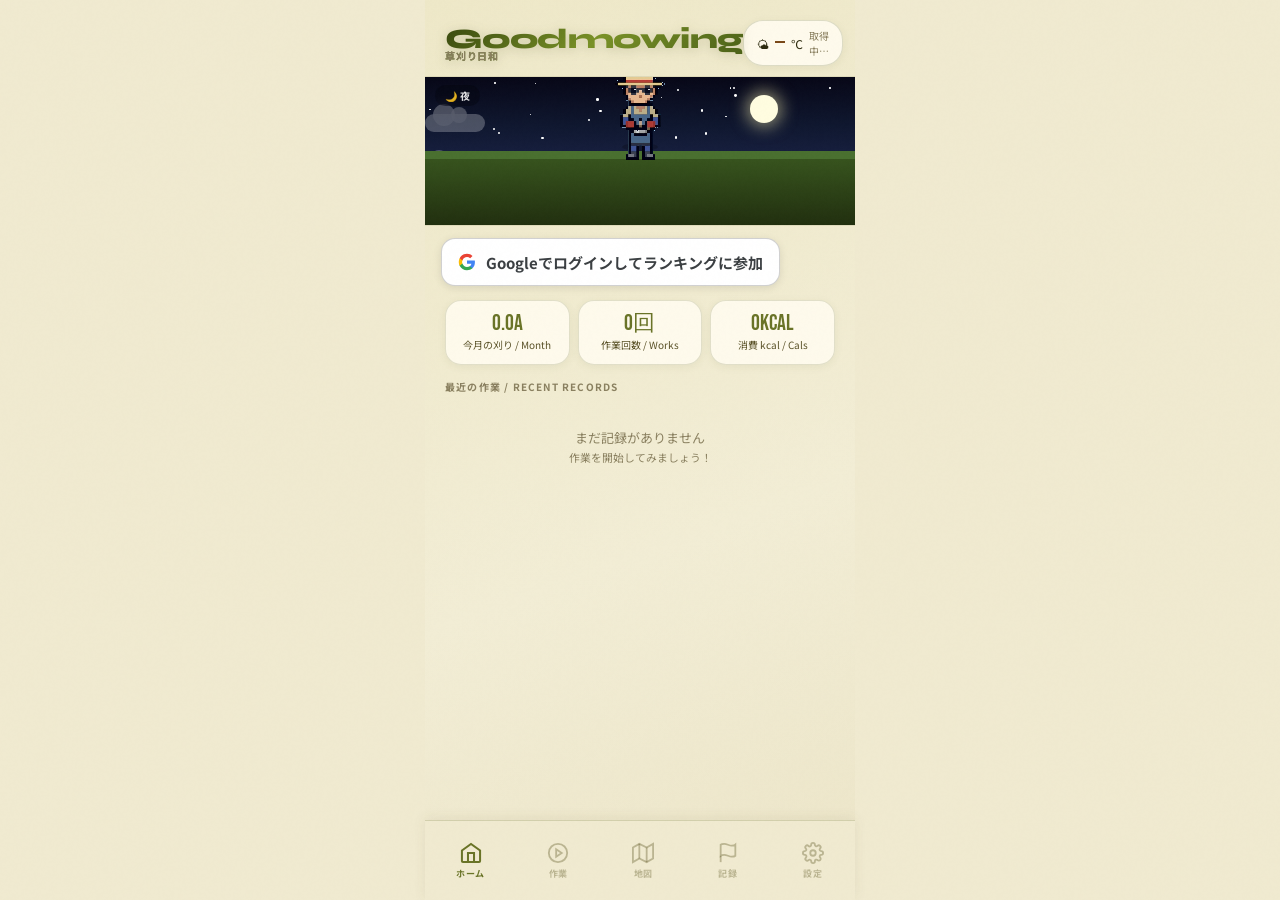
==== commit 8d5c72d1: "Add files via upload" ====
--- a/index.html
+++ b/index.html
@@ -56,6 +56,19 @@
   window._fb = { auth, db, provider, signInWithPopup, signInWithRedirect, getRedirectResult, signOut,
     onAuthStateChanged, collection, addDoc, getDocs, query, where,
     orderBy, limit, doc, setDoc, getDoc, deleteDoc, serverTimestamp };
+
+  // iOSリダイレクトログイン後の結果を処理
+  getRedirectResult(auth).then(result => {
+    if (result?.user) {
+      console.log('redirect login success:', result.user.email);
+      // onAuthStateChangedが自動的に呼ばれるので追加処理不要
+    }
+  }).catch(e => {
+    console.warn('getRedirectResult error:', e.code, e.message);
+    if (e.code !== 'auth/no-auth-event') {
+      if (typeof showToast === 'function') showToast('ログインに失敗しました');
+    }
+  });
 
   // 認証状態の変化を監視
   onAuthStateChanged(auth, user => {
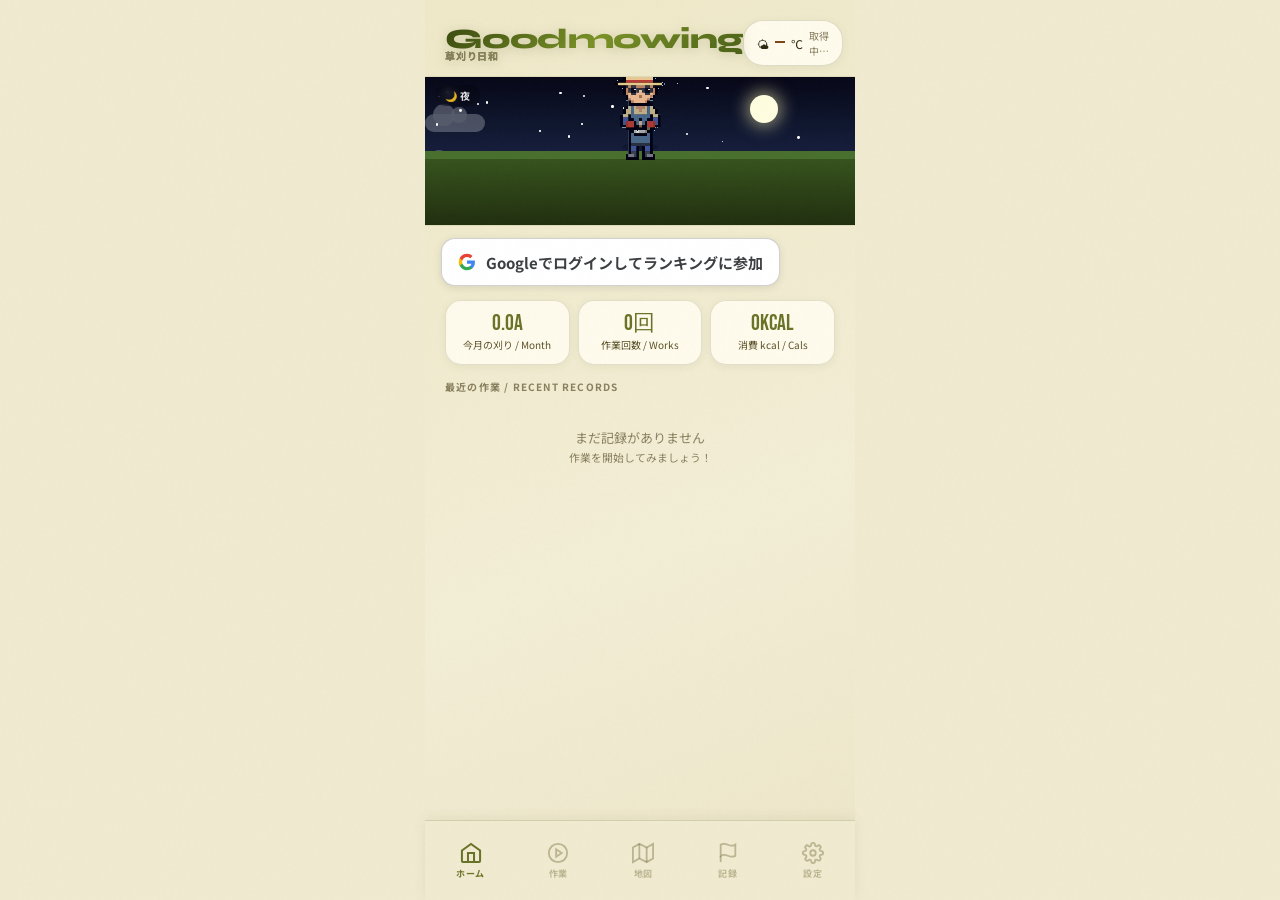
==== commit 35fdded3: "Add files via upload" ====
--- a/index.html
+++ b/index.html
@@ -83,20 +83,28 @@
   // ★ Googleログイン（popup方式）
   // COOPの警告は無害 - ログイン自体は動作する
   window.signInGoogle = async function() {
+    // iOS PWAではsignInWithPopupのみ動作する
+    // (signInWithRedirectはPWAモードでセッションが失われる)
     try {
-      // iOSはリダイレクト方式、それ以外はポップアップ
-      const isIOS = /iPhone|iPad|iPod/.test(navigator.userAgent);
-      if (isIOS) {
-        await signInWithRedirect(auth, provider);
-      } else {
-        await signInWithPopup(auth, provider);
+      await signInWithPopup(auth, provider);
+    } catch(e) {
+      if (e.code === 'auth/popup-closed-by-user' ||
+          e.code === 'auth/cancelled-popup-request') {
+        return;
       }
-    } catch(e) {
-      if (e.code === 'auth/popup-closed-by-user' || e.code === 'auth/cancelled-popup-request') {
-        return; // ユーザーがキャンセルした
+      // ポップアップがブロックされた場合のみリダイレクト
+      if (e.code === 'auth/popup-blocked') {
+        try {
+          await signInWithRedirect(auth, provider);
+        } catch(e2) {
+          console.error('redirect error:', e2);
+        }
+        return;
       }
       console.error('Login error:', e.code, e.message);
-      if (typeof showToast === 'function') showToast('ログインに失敗しました: ' + (e.code || e.message));
+      if (typeof showToast === 'function') {
+        showToast('ログインに失敗しました: ' + (e.code || e.message));
+      }
     }
   };
   window.signOutGoogle = async function() {
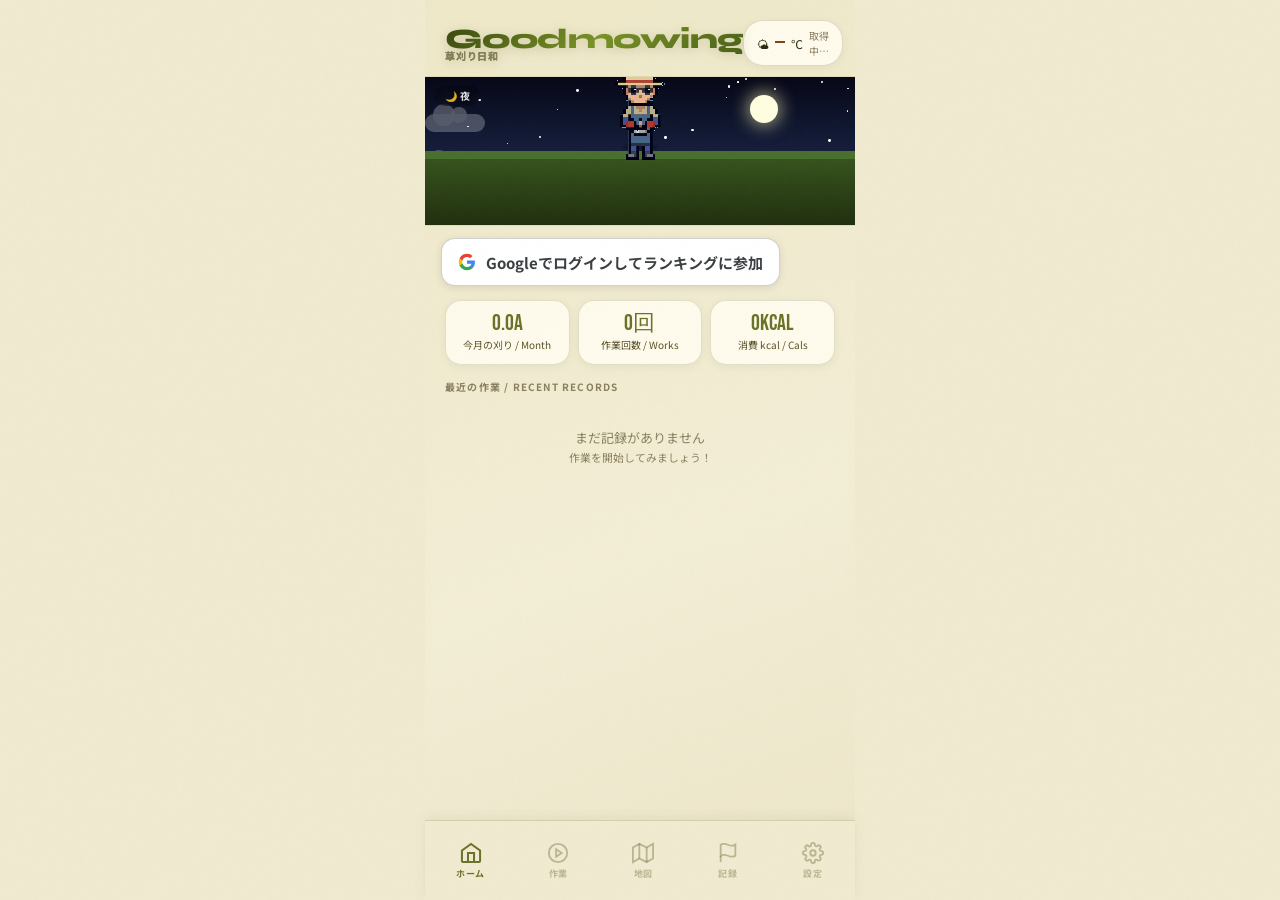
==== commit 941a9025: "Add files via upload" ====
--- a/index.html
+++ b/index.html
@@ -640,8 +640,12 @@
       </div>
 
       <div class="section-header" style="display:flex;align-items:center;justify-content:space-between;padding-right:16px">
-        <span>本日のトップ / Today's Top <span id="ranking-count" style="font-weight:400;font-size:10px;color:var(--text-muted)"></span></span>
-        <span id="ranking-date" style="font-size:10px;color:var(--text-muted)"></span>
+        <span>ランキング <span id="ranking-count" style="font-weight:400;font-size:10px;color:var(--text-muted)"></span></span>
+        <div style="display:flex;align-items:center;gap:6px">
+          <button onclick="changeRankingWeek(-1)" style="background:none;border:1px solid rgba(74,82,24,.2);border-radius:8px;width:28px;height:28px;cursor:pointer;font-size:14px;color:var(--khaki2)">‹</button>
+          <span id="ranking-date" style="font-size:11px;color:var(--text-muted);min-width:120px;text-align:center"></span>
+          <button onclick="changeRankingWeek(1)" id="ranking-next-btn" style="background:none;border:1px solid rgba(74,82,24,.2);border-radius:8px;width:28px;height:28px;cursor:pointer;font-size:14px;color:var(--khaki2)">›</button>
+        </div>
       </div>
 
       <div id="ranking-list" class="ranking-list">
